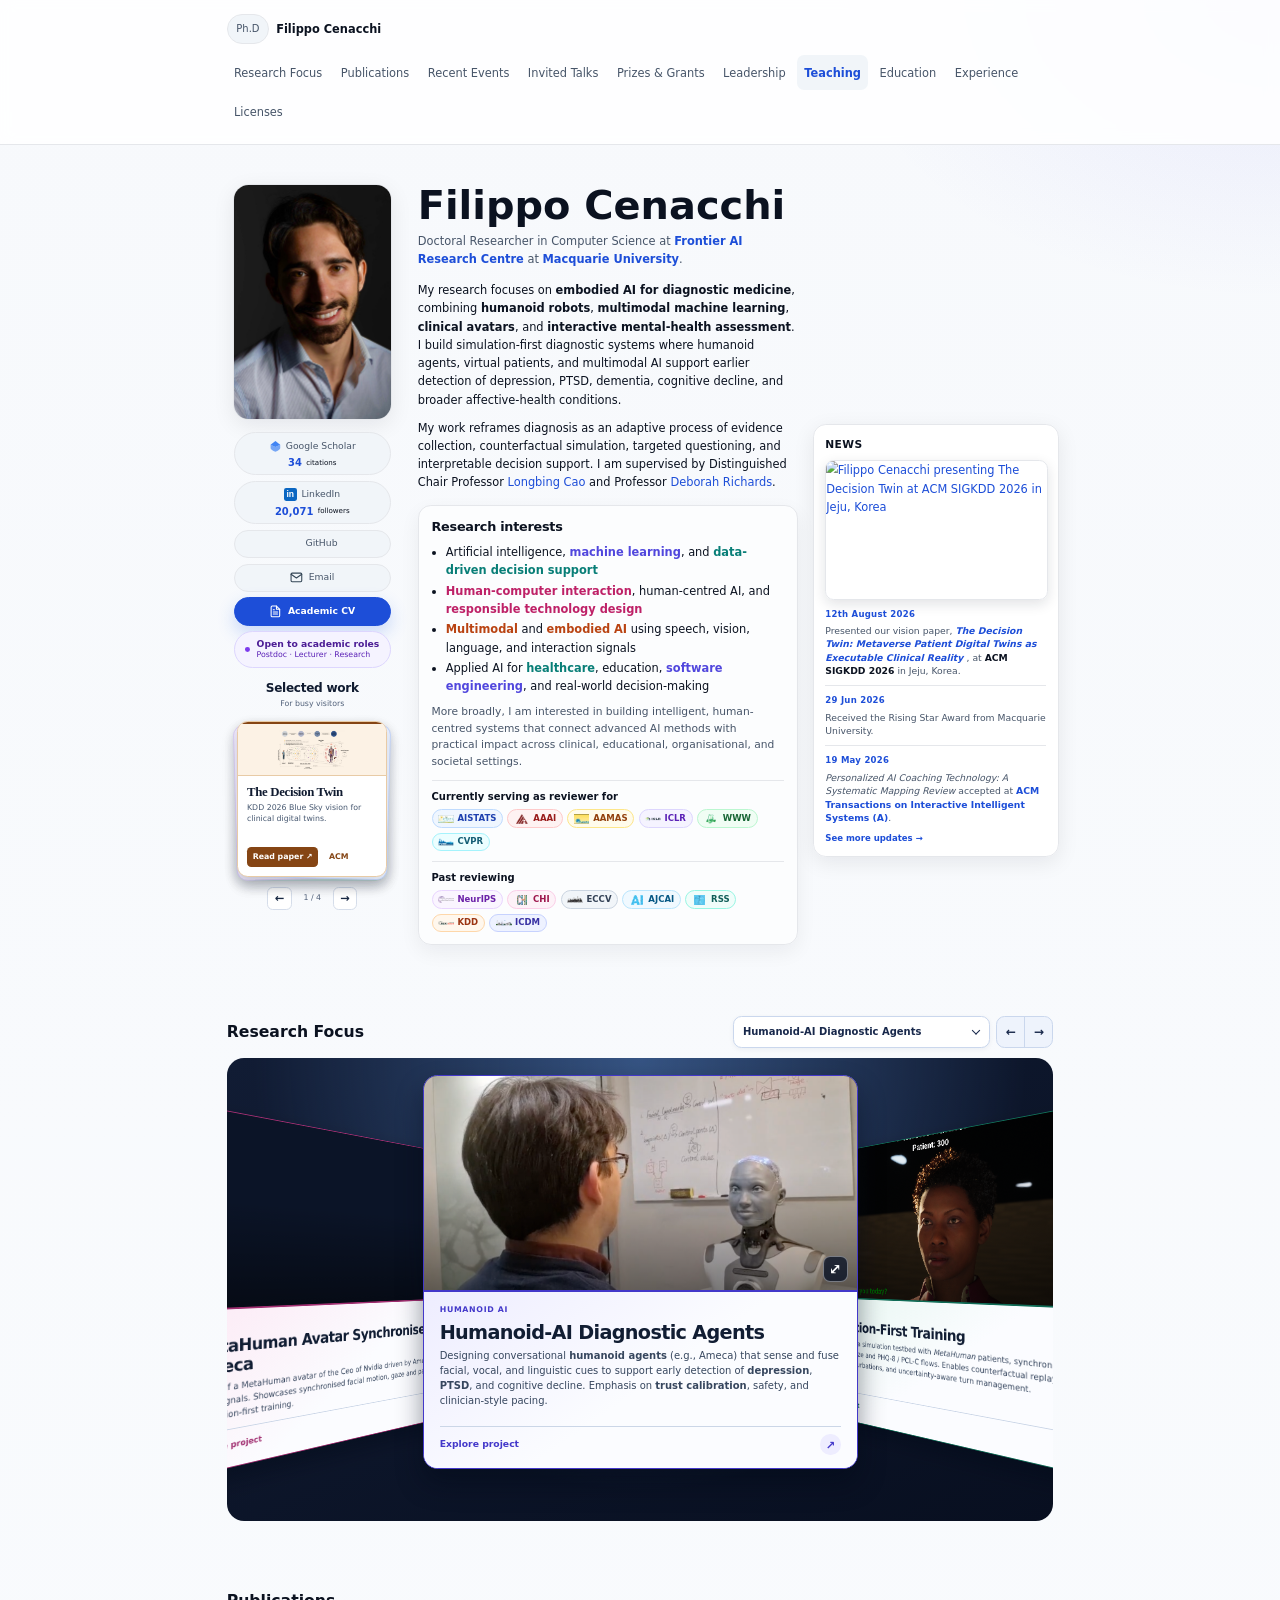
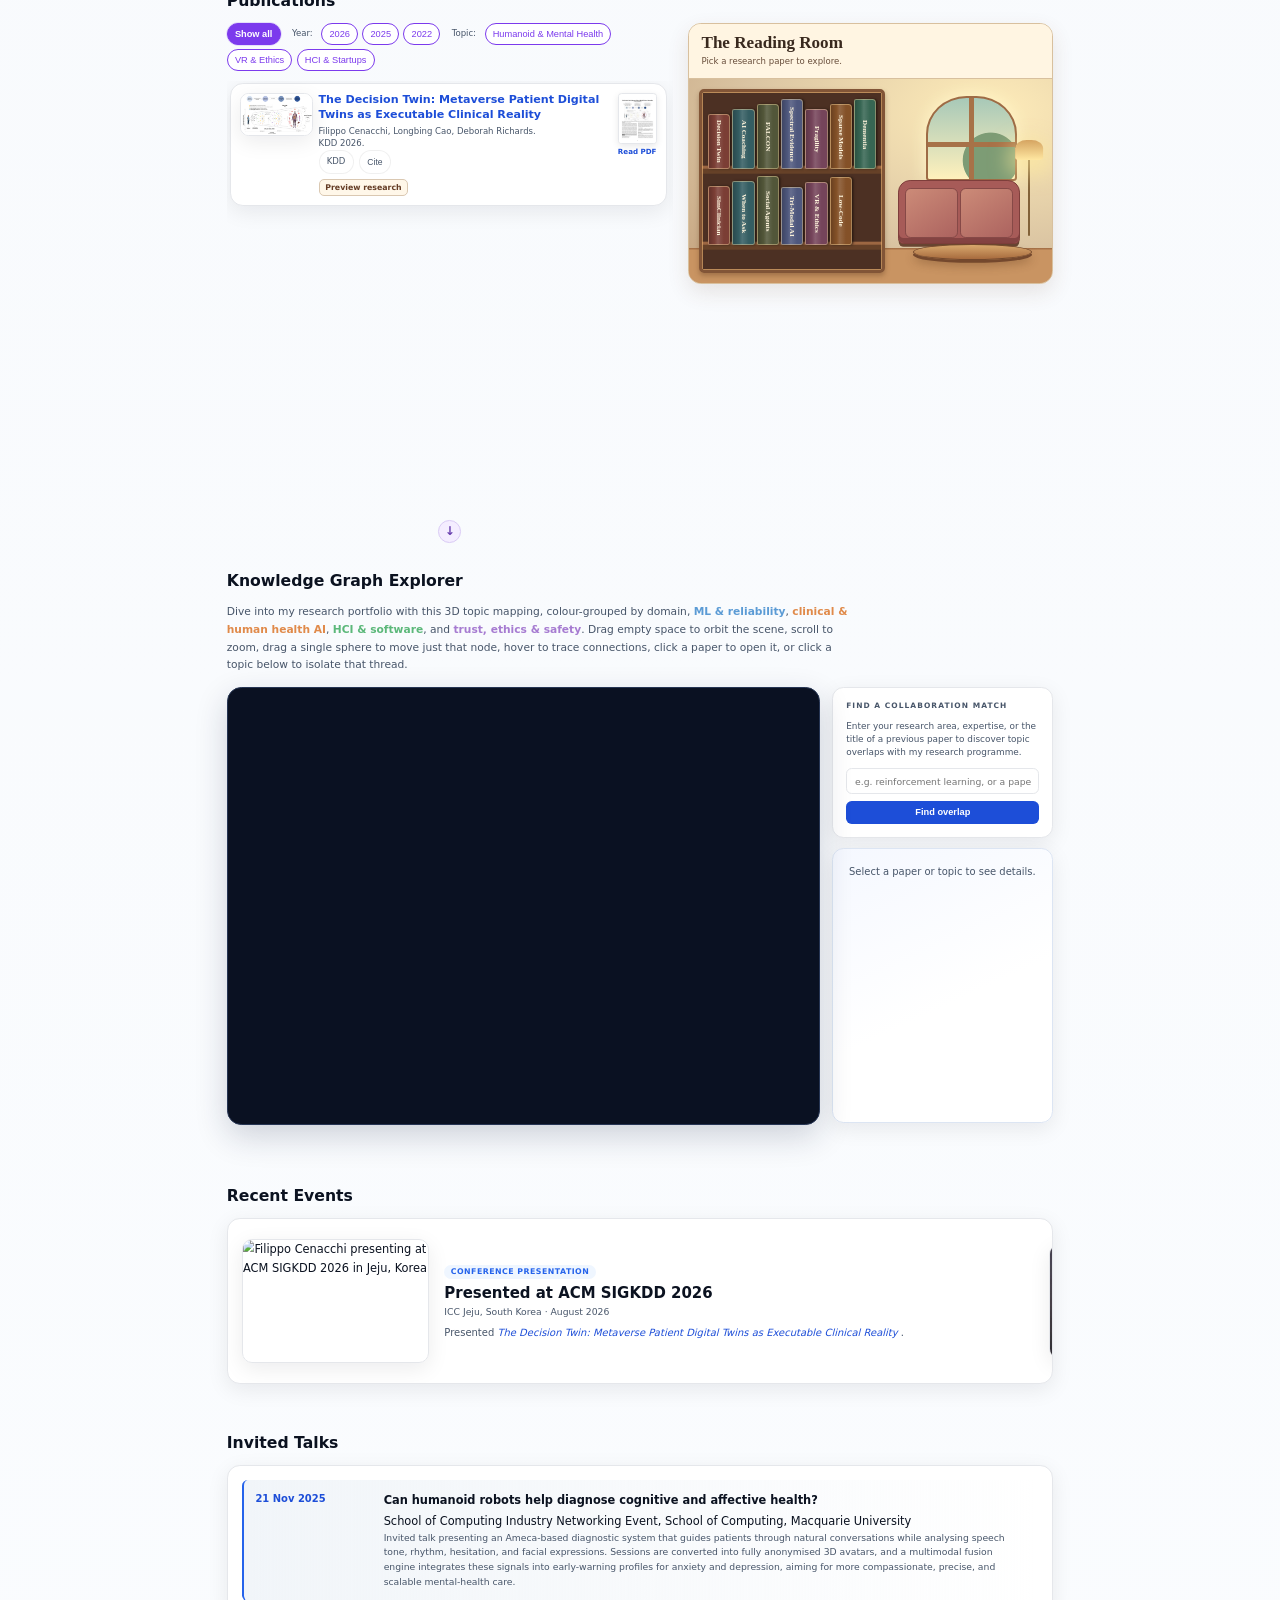
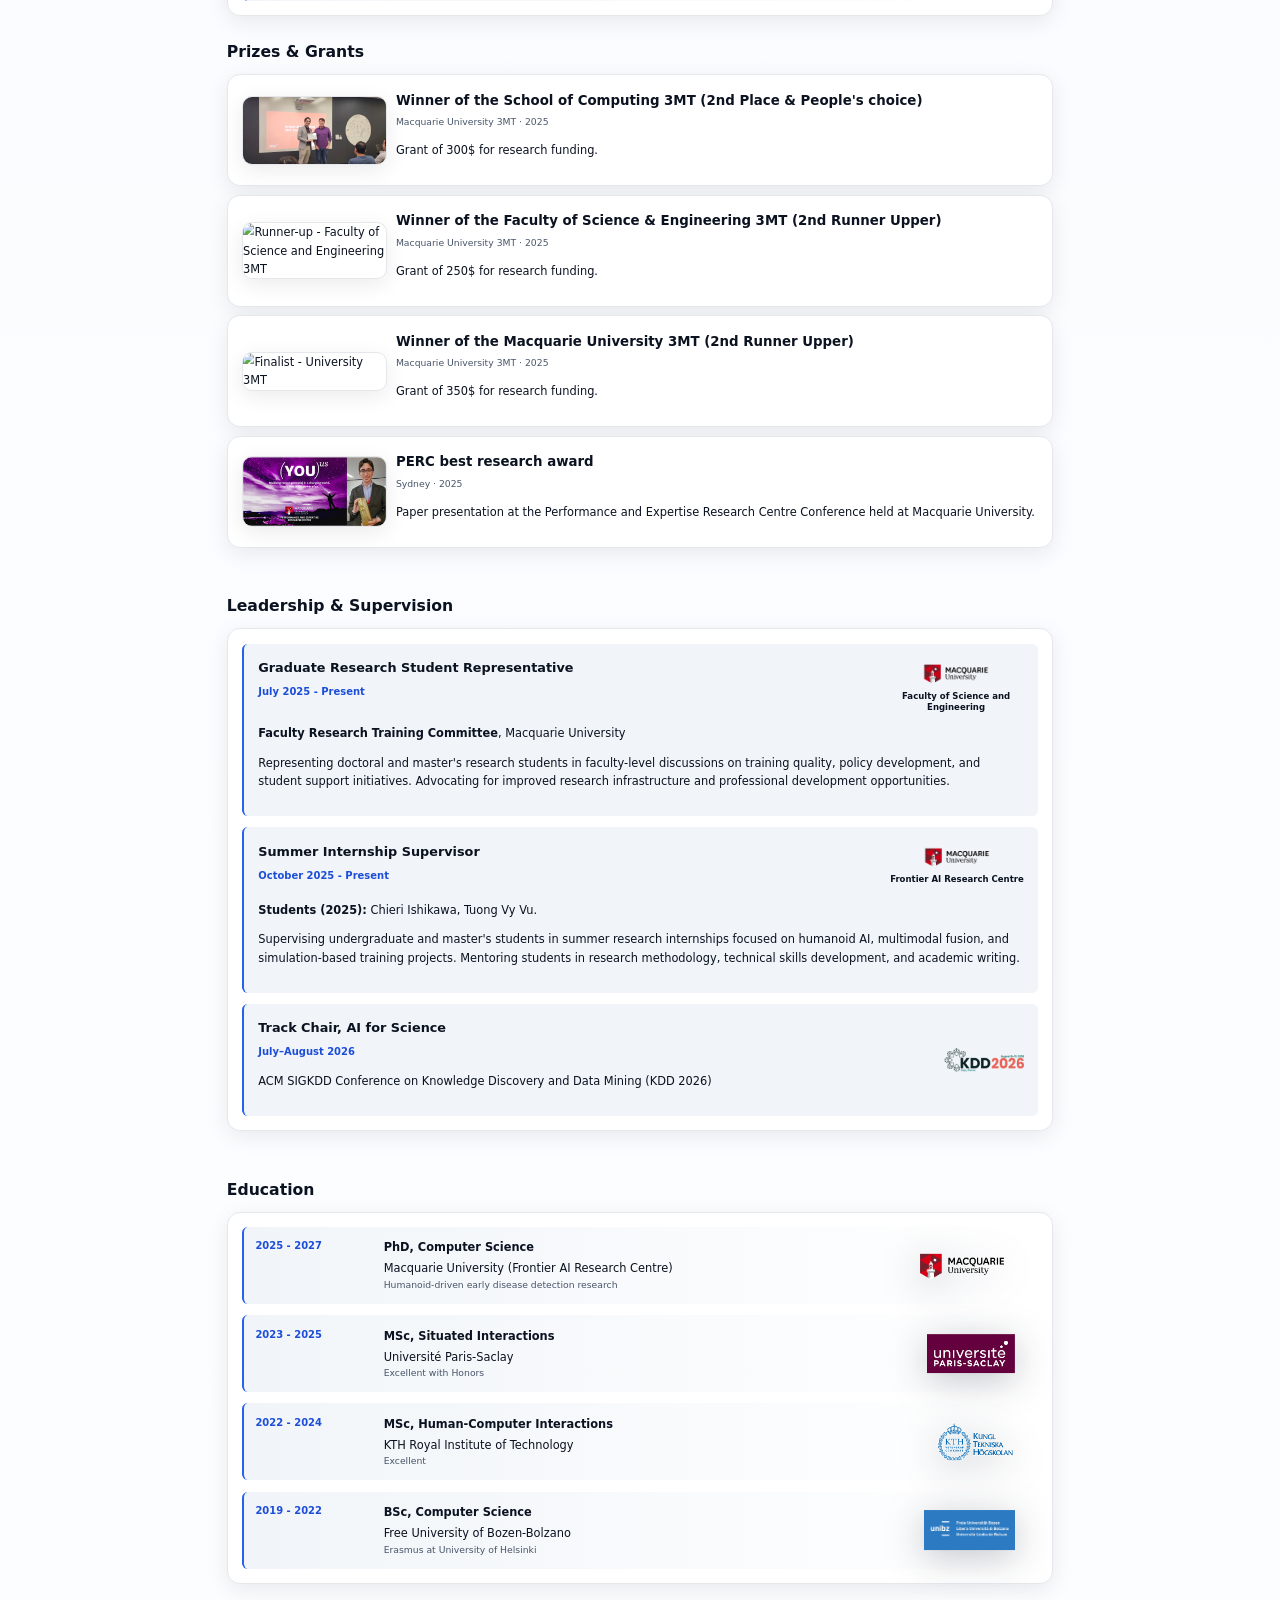
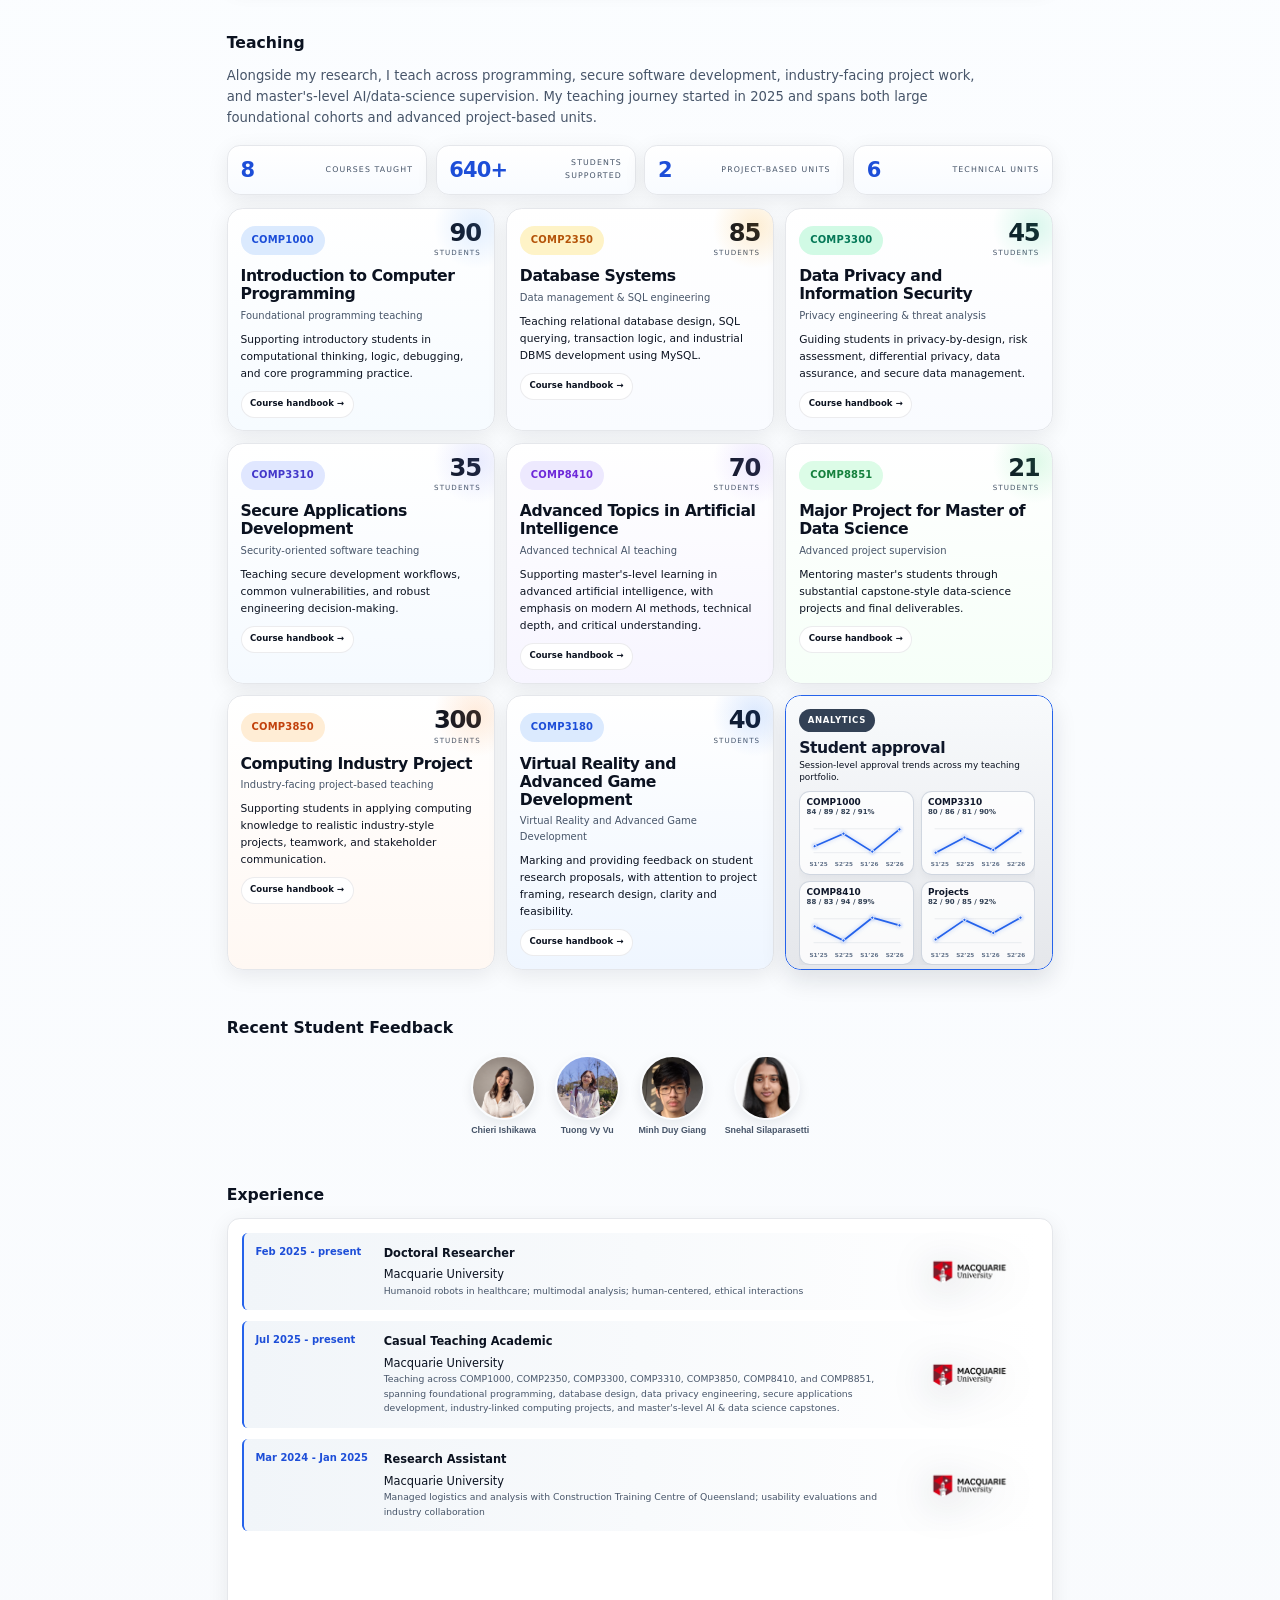
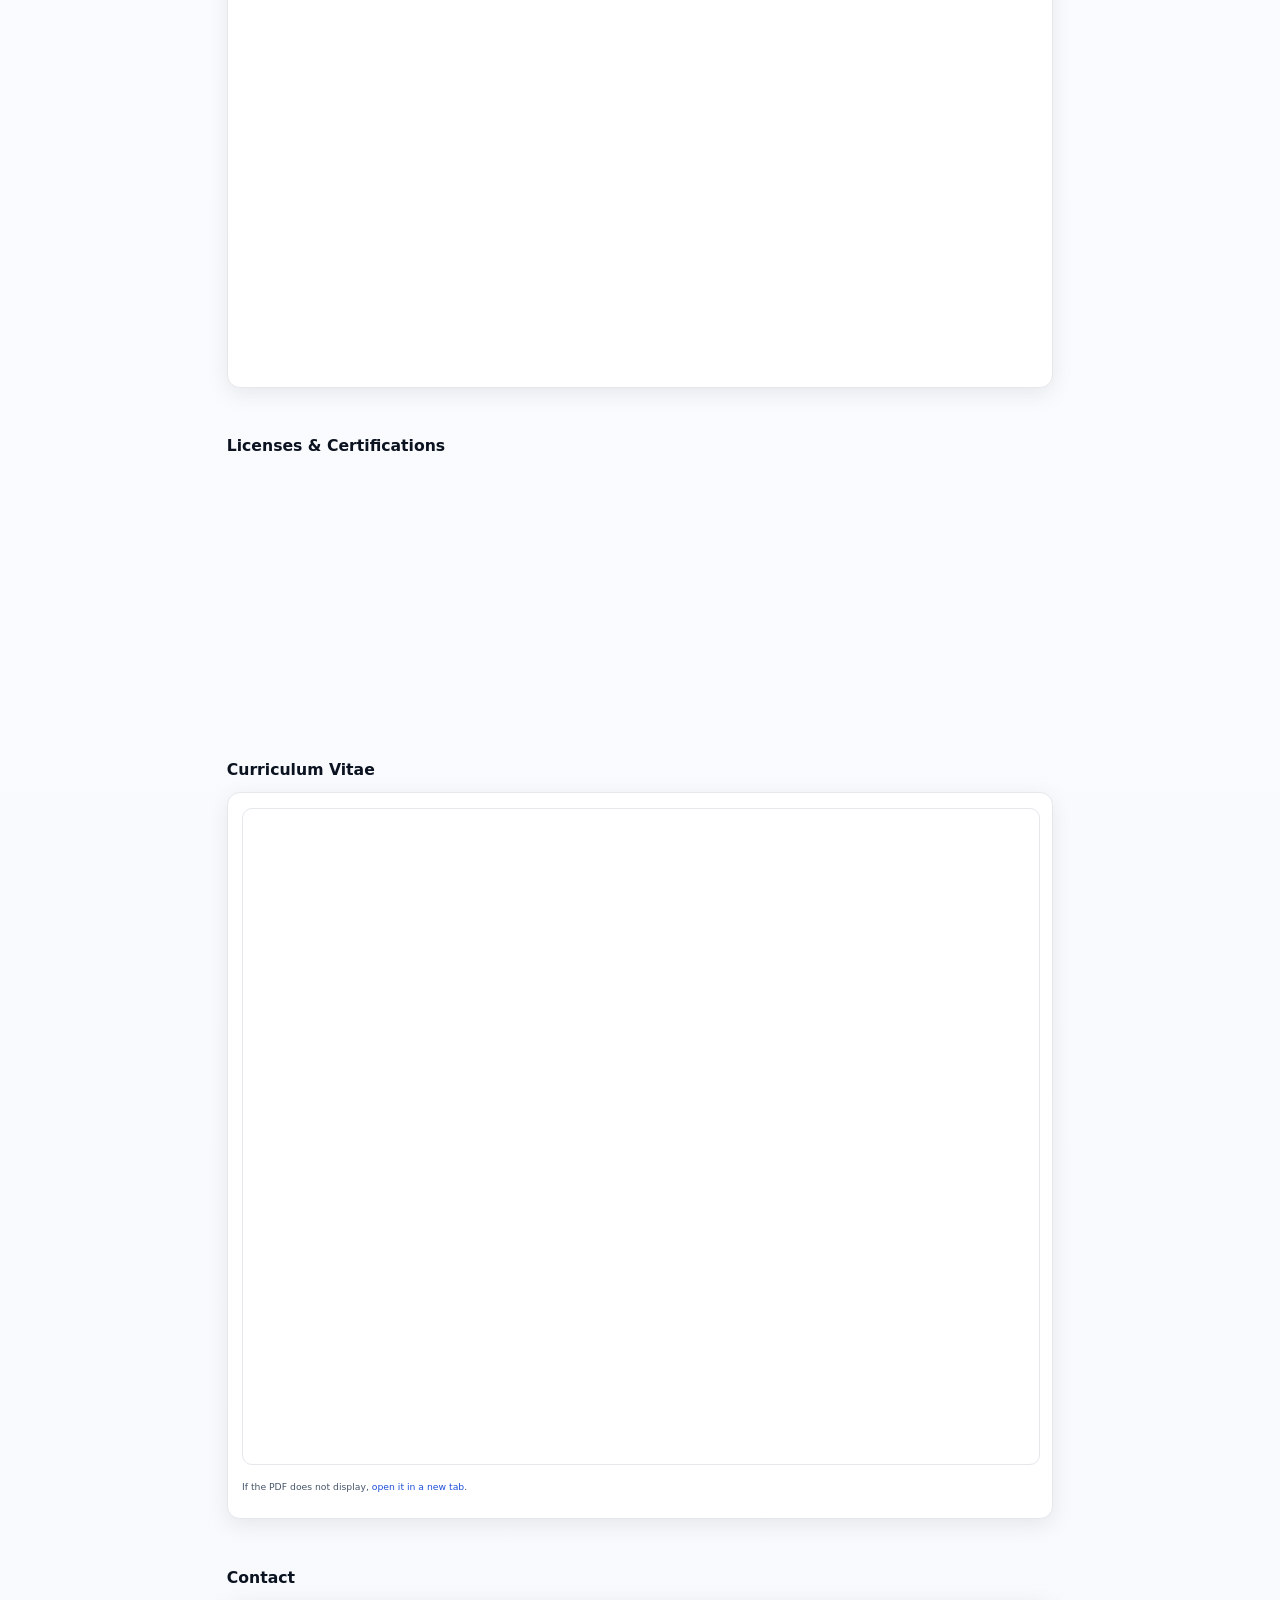
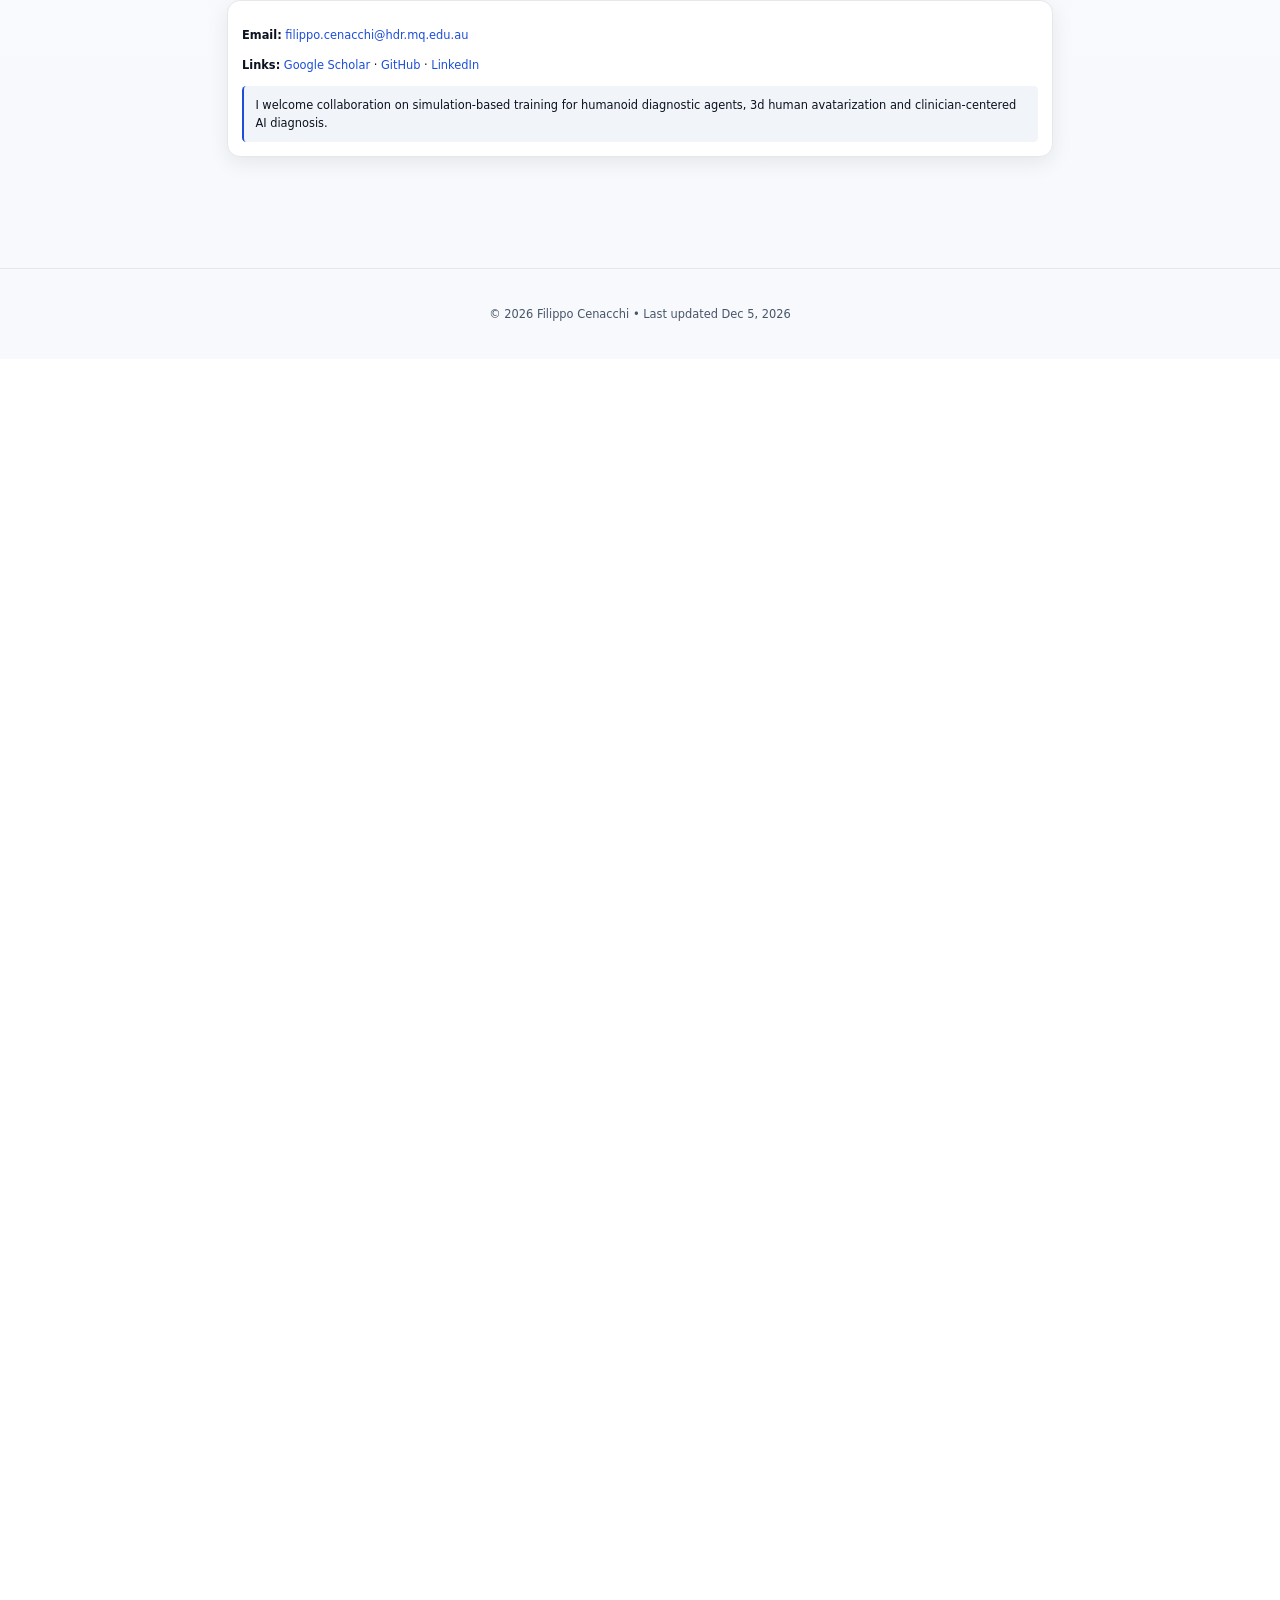
==== index.html @ 055f4825 "Make iPhone Recent Events advance without horizontal scroll offsets" ====
<!doctype html>
<html lang="en">
<head>
  <meta charset="utf-8" />
  <meta name="viewport" content="width=device-width, initial-scale=1" />
  <title>Filippo Cenacchi</title>
  <meta name="description" content="Filippo Cenacchi — PhD candidate at Macquarie University. Research: humanoid robots, multimodal AI for mental health diagnostics, VR ethics, simulation-based training.">

  <!-- Favicon -->
  <link rel="icon" href="favicon.ico" type="image/x-icon">
  <link rel="shortcut icon" href="favicon.ico" type="image/x-icon">
  
  <script src="//unpkg.com/globe.gl"></script>
  <!-- Open Graph / Twitter -->
  <meta property="og:title" content="Filippo Cenacchi — Humanoid AI & Mental Health"/>
  <meta property="og:description" content="PhD candidate at Macquarie University. Humanoid robots · Multimodal AI · Mental health diagnostics · VR ethics."/>
  <meta property="og:type" content="website"/>
  <meta property="og:image" content="headshot.jpg"/>
  <meta name="twitter:card" content="summary_large_image"/>
  <!-- Publications graph (3D force graph) -->
  <script src="https://cdn.jsdelivr.net/npm/three@0.160.0/build/three.min.js"></script>
  <script src="https://cdn.jsdelivr.net/npm/three-spritetext@1.8.2/dist/three-spritetext.min.js"></script>
  <script src="https://cdn.jsdelivr.net/npm/3d-force-graph@1.73.0/dist/3d-force-graph.min.js"></script>

  <style>
    :root{
      --bg: #f7f9fc;
      --panel: #ffffff;
      --text: #0b1220;
      --subtle: #475569;
      --brand: #2563eb;
      --brand-ink: #1d4ed8;
      --muted: #f1f5f9;
      --border: #e5e7eb;
      --shadow: 0 8px 30px rgba(2,6,23,0.08);
    }
    html,body{
      margin:0;
      padding:0;
      background:
        radial-gradient(1200px 700px at 12% -10%, rgba(37,99,235,.12), transparent 50%),
        radial-gradient(900px 600px at 100% 0%, rgba(99,102,241,.10), transparent 50%),
        linear-gradient(180deg,#f7f9fc 0%,#fbfdff 55%,#f7f9fc 100%);
      color:var(--text);
      font:16px/1.6 system-ui,-apple-system,Segoe UI,Roboto,Ubuntu,Cantarell,'Helvetica Neue',Arial;
      min-height:100vh;
    }
    a{color:var(--brand-ink);text-decoration:none}
    a:hover{text-decoration:underline}
    .container{
      max-width:1200px;
      margin:0 auto;
      padding:20px;
      width:100%;
      box-sizing:border-box;
    }
    .grid{display:grid;gap:18px}


  /* ===== Teaching evidence flip card ===== */

/* Remove keyword badge rows across teaching cards to save space */
#teaching .teach-deliver{
  display:none !important;
}

/* Make all teaching cards stretch neatly within each grid row */
#teaching .teaching-grid{
  align-items:stretch;
}

#teaching .teach-card{
  height:100%;
  box-sizing:border-box;
}

/* Whole evidence panel is grey, not only the inside */
#teaching .teach-card--evidence{
  padding:0 !important;
  background:linear-gradient(180deg,#f1f5f9 0%,#e5e7eb 100%) !important;
  border:1px solid #cbd5e1 !important;
  box-shadow:0 10px 26px rgba(15,23,42,.10);
  perspective:1200px;
  min-height:300px;
  cursor:pointer;
}

#teaching .teach-card--evidence::after{
  display:none !important;
}

#teaching .teach-card--evidence:hover{
  transform:translateY(-4px);
  box-shadow:0 16px 34px rgba(15,23,42,.14);
}

/* Flip mechanics */
#teaching .teach-evidence-inner{
  position:relative;
  width:100%;
  height:100%;
  min-height:300px;
  transform-style:preserve-3d;
  transition:transform .55s ease;
}

#teaching .teach-card--evidence.is-flipped .teach-evidence-inner{
  transform:rotateY(180deg);
}

#teaching .teach-evidence-face{
  position:absolute;
  inset:0;
  padding:18px;
  border-radius:22px;
  backface-visibility:hidden;
  box-sizing:border-box;
  display:flex;
  flex-direction:column;
}

#teaching .teach-evidence-front{
  background:linear-gradient(180deg,#f8fafc 0%,#e5e7eb 100%);
}

#teaching .teach-evidence-back{
  background:linear-gradient(180deg,#eef2f7 0%,#dbe3ee 100%);
  transform:rotateY(180deg);
  overflow:auto;
}

/* Front face */
#teaching .evidence-kicker{
  display:inline-flex;
  width:max-content;
  padding:7px 12px;
  border-radius:999px;
  background:#334155;
  color:#ffffff;
  font-size:12px;
  font-weight:850;
  letter-spacing:.08em;
  text-transform:uppercase;
}

#teaching .evidence-main{
  display:flex;
  justify-content:space-between;
  align-items:flex-start;
  gap:14px;
  margin:14px 0 10px;
}

    #teaching .teach-card--comp2350 {
  background: linear-gradient(180deg, #ffffff 0%, #fffbf0 100%);
}
#teaching .teach-card--comp2350::after {
  background: radial-gradient(circle, #f59e0b 0%, transparent 70%);
}
#teaching .teach-card--comp2350 .teach-code {
  background: #fef3c7;
  color: #b45309;
}

#teaching .teach-card--comp3300 {
  background: linear-gradient(180deg, #ffffff 0%, #f0fdf4 100%);
}
#teaching .teach-card--comp3300::after {
  background: radial-gradient(circle, #34d399 0%, transparent 70%);
}
#teaching .teach-card--comp3300 .teach-code {
  background: #d1fae5;
  color: #047857;
}

#teaching .evidence-main h3{
  margin:0;
  font-size:clamp(24px,1.8vw,30px);
  line-height:1.05;
  letter-spacing:-.04em;
}

#teaching .evidence-number{
  text-align:right;
}

#teaching .evidence-number strong{
  display:block;
  font-size:40px;
  line-height:.9;
  font-weight:950;
  letter-spacing:-.06em;
  color:#0f172a;
}

#teaching .evidence-number span{
  display:block;
  margin-top:5px;
  font-size:10px;
  text-transform:uppercase;
  letter-spacing:.16em;
  color:#475569;
  font-weight:750;
}

#teaching .evidence-lead{
  margin:0 0 12px;
  font-size:14px;
  line-height:1.45;
  color:#334155;
}

#teaching .evidence-data{
  display:grid;
  gap:7px;
  margin-top:auto;
}

#teaching .evidence-data-row{
  display:flex;
  justify-content:space-between;
  gap:12px;
  padding:8px 10px;
  border-radius:13px;
  background:rgba(255,255,255,.68);
  border:1px solid rgba(148,163,184,.35);
}

#teaching .evidence-data-row strong{
  font-size:13px;
  color:#0f172a;
}

#teaching .evidence-data-row span{
  font-size:12px;
  color:#475569;
  text-align:right;
}

#teaching .evidence-flip-note{
  margin-top:12px;
  font-size:12px;
  font-weight:800;
  color:#1e293b;
}

/* Back face */
#teaching .teach-evidence-back h3{
  margin:0 0 8px;
  font-size:22px;
  line-height:1.1;
  letter-spacing:-.035em;
}

#teaching .evidence-detail-list{
  display:grid;
  gap:8px;
  margin-top:6px;
}

#teaching .evidence-detail{
  padding:9px 10px;
  border-radius:13px;
  background:rgba(255,255,255,.68);
  border:1px solid rgba(148,163,184,.35);
}

#teaching .evidence-detail strong{
  display:block;
  margin-bottom:2px;
  font-size:12px;
  color:#0f172a;
}

#teaching .evidence-detail span{
  display:block;
  font-size:12px;
  line-height:1.35;
  color:#334155;
}

#teaching .evidence-back-note{
  margin-top:auto;
  padding-top:10px;
  font-size:11px;
  font-weight:800;
  color:#475569;
}

/* Mobile: no awkward fixed flip height */
@media (max-width:720px){
  #teaching .teach-card--evidence,
  #teaching .teach-evidence-inner{
    min-height:360px;
  }
}
   
/* ===== Teaching section: compact version ===== */

#teaching .card,
#teaching .teach-card,
#teaching .teach-stat{
  transition:transform .18s ease, box-shadow .18s ease, border-color .18s ease;
}

#teaching .teaching-wrap{
  display:grid;
  gap:18px;
}

#teaching .teaching-intro{
  width:100%;
  max-width:1050px;
  margin:0 0 6px;
  font-size:clamp(15px,1.45vw,21px);
  line-height:1.6;
  color:var(--subtle);
}

#teaching .teaching-summary{
  display:grid;
  grid-template-columns:repeat(4,minmax(0,1fr));
  gap:12px;
}

#teaching .teach-stat{
  border:1px solid var(--border);
  border-radius:18px;
  padding:16px 18px;
  background:linear-gradient(180deg,#ffffff 0%,#f8fbff 100%);
  box-shadow:var(--shadow);
  display:flex;
  align-items:center;
  justify-content:space-between;
  gap:14px;
}

#teaching .teach-stat:hover{
  transform:translateY(-3px);
  box-shadow:0 14px 28px rgba(37,99,235,.10);
  border-color:rgba(37,99,235,.18);
}

#teaching .teach-stat .big{
  display:block;
  font-size:clamp(28px,2.3vw,38px);
  font-weight:900;
  line-height:1;
  color:var(--brand-ink);
  letter-spacing:-.04em;
  font-variant-numeric:tabular-nums;
}

#teaching .teach-stat .small{
  font-size:11px;
  color:var(--subtle);
  text-transform:uppercase;
  letter-spacing:.14em;
  text-align:right;
}

#teaching .teaching-grid{
  display:grid;
  grid-template-columns:repeat(3,minmax(0,1fr));
  gap:16px;
}

#teaching .teach-card{
  position:relative;
  overflow:hidden;
  border:1px solid var(--border);
  border-radius:22px;
  padding:18px;
  background:linear-gradient(180deg,#ffffff 0%,#f9fbff 100%);
  box-shadow:var(--shadow);
}

#teaching .teach-card:hover{
  transform:translateY(-4px);
  box-shadow:0 16px 34px rgba(15,23,42,.12);
}

#teaching .teach-card::after{
  content:"";
  position:absolute;
  right:-35px;
  top:-35px;
  width:120px;
  height:120px;
  border-radius:50%;
  opacity:.18;
}

#teaching .teach-top{
  display:flex;
  justify-content:space-between;
  align-items:center;
  gap:12px;
  margin-bottom:12px;
}

#teaching .teach-code{
  display:inline-flex;
  align-items:center;
  padding:8px 14px;
  border-radius:999px;
  font-weight:800;
  font-size:14px;
  letter-spacing:.02em;
  border:1px solid transparent;
  text-decoration:none;
}

#teaching .teach-code:hover{
  text-decoration:none;
  transform:translateY(-1px);
}

#teaching .teach-enrol{
  text-align:right;
  min-width:auto;
}

#teaching .teach-enrol .num{
  display:block;
  font-size:34px;
  font-weight:900;
  line-height:.95;
  letter-spacing:-.05em;
  font-variant-numeric:tabular-nums;
}

#teaching .teach-enrol .label{
  display:block;
  margin-top:4px;
  font-size:10px;
  letter-spacing:.15em;
  text-transform:uppercase;
  color:var(--subtle);
}

#teaching .teach-card h3{
  margin:0 0 6px;
  font-size:clamp(22px,1.7vw,28px);
  line-height:1.15;
  letter-spacing:-.03em;
}

#teaching .teach-card h3 a{
  color:inherit;
  text-decoration:none;
}

#teaching .teach-card:hover h3 a{
  color:var(--brand-ink);
}

#teaching .teach-role{
  margin-bottom:10px;
  font-size:14px;
  color:var(--subtle);
}

#teaching .teach-card p{
  margin:0 0 12px;
  font-size:15px;
  line-height:1.6;
  color:var(--text);
}

#teaching .teach-deliver{
  display:flex;
  flex-wrap:wrap;
  gap:8px;
  margin-top:8px;
}

#teaching .teach-deliver .badge{
  padding:6px 10px;
  border-radius:999px;
  font-size:11px;
  font-weight:600;
  background:rgba(255,255,255,.92);
  border:1px solid rgba(15,23,42,.08);
  color:var(--subtle);
}

#teaching .teach-link-row{
  display:flex;
  flex-wrap:wrap;
  gap:10px;
  margin-top:12px;
}

#teaching .teach-link{
  display:inline-flex;
  align-items:center;
  gap:8px;
  padding:8px 12px;
  border-radius:999px;
  font-size:12px;
  font-weight:700;
  border:1px solid rgba(15,23,42,.08);
  background:rgba(255,255,255,.94);
  color:var(--text);
  text-decoration:none;
}

#teaching .teach-link:hover{
  transform:translateY(-1px);
  box-shadow:0 8px 18px rgba(15,23,42,.08);
  border-color:rgba(37,99,235,.28);
  text-decoration:none;
}

/* Per-course color identities */
#teaching .teach-card--comp1000{
  background:linear-gradient(180deg,#ffffff 0%,#f6fbff 100%);
}
#teaching .teach-card--comp1000::after{
  background:radial-gradient(circle, #60a5fa 0%, transparent 70%);
}
#teaching .teach-card--comp1000 .teach-code{
  background:#dbeafe;
  color:#1d4ed8;
}

#teaching .teach-card--comp3310{
  background:linear-gradient(180deg,#ffffff 0%,#f5faff 100%);
}
#teaching .teach-card--comp3310::after{
  background:radial-gradient(circle, #818cf8 0%, transparent 70%);
}
#teaching .teach-card--comp3310 .teach-code{
  background:#e0e7ff;
  color:#4338ca;
}

#teaching .teach-card--comp8851{
  background:linear-gradient(180deg,#ffffff 0%,#f6fff8 100%);
}
#teaching .teach-card--comp8851::after{
  background:radial-gradient(circle, #4ade80 0%, transparent 70%);
}
#teaching .teach-card--comp8851 .teach-code{
  background:#dcfce7;
  color:#15803d;
}

#teaching .teach-card--comp3850{
  background:linear-gradient(180deg,#ffffff 0%,#fff8f3 100%);
}
#teaching .teach-card--comp3850::after{
  background:radial-gradient(circle, #fb923c 0%, transparent 70%);
}
#teaching .teach-card--comp3850 .teach-code{
  background:#ffedd5;
  color:#c2410c;
}

.hero-left-links .open-to-pill{
  display:flex;
  align-items:center;
  justify-content:center;
  gap:9px;
  padding:9px 10px !important;
  border-color:#ddd6fe;
  background:#f5f3ff;
  color:#4c1d95;
  line-height:1.35;
  white-space:normal;
  text-decoration:none;
}

.hero-left-links .open-to-pill:hover,
.hero-left-links .open-to-pill:focus-visible{
  border-color:#a78bfa;
  background:#ede9fe;
  color:#4c1d95;
}

.open-to-dot{
  width:7px;
  height:7px;
  flex:none;
  border-radius:50%;
  background:#7c3aed;
}

.open-to-copy{
  text-align:left;
}

.open-to-copy strong,
.open-to-copy small{
  display:block;
}

.open-to-copy small{
  font-size:11px;
  color:#5b21b6;
}
    
#teaching .teach-card--comp8410{
  background:linear-gradient(180deg,#ffffff 0%,#f7f5ff 100%);
}
#teaching .teach-card--comp8410::after{
  background:radial-gradient(circle, #a78bfa 0%, transparent 70%);
}
#teaching .teach-card--comp8410 .teach-code{
  background:#ede9fe;
  color:#6d28d9;
}



@media (max-width:1180px){
  #teaching .teaching-grid{
    grid-template-columns:repeat(2,minmax(0,1fr));
  }
  #teaching .teaching-summary{
    grid-template-columns:repeat(2,minmax(0,1fr));
  }
}

@media (max-width:720px){
  #teaching .teaching-grid,
  #teaching .teaching-summary{
    grid-template-columns:1fr;
  }
  #teaching .teach-top{
    align-items:flex-start;
  }
  #teaching .teach-enrol{
    text-align:left;
  }
}
    /* Make video iframes fill the entire media area */
.card-media iframe{
  position:absolute;
  inset:0;
  width:100%;
  height:100%;
  border:0;
}

    .nav{
      position:sticky;
      top:0;
      z-index:20;
      background:rgba(255,255,255,0.85);
      backdrop-filter:blur(10px);
      border-bottom:1px solid var(--border);
    }
    .nav .inner{
      display:flex;
      align-items:center;
      gap:16px;
      justify-content:space-between;
      flex-wrap:wrap;
    }
    .nav a.link{
      padding:12px 10px;
      border-radius:10px;
      color:var(--subtle);
      white-space:nowrap;
    }
    /* --- Publication filters --- */
.pub-filters{
  margin-bottom:14px;
  display:flex;
  flex-wrap:wrap;
  gap:6px;
  align-items:center;
  font-size:13px;
}

.pub-filter-label{
  margin:0 6px 0 10px;
  color:var(--subtle);
  font-size:12px;
}

.pub-filter-btn{
  border:1px solid #7c3aed;          /* purple like your screenshot */
  background:#ffffff;
  color:#7c3aed;
  padding:6px 10px;
  border-radius:999px;
  font-size:13px;
  cursor:pointer;
  line-height:1.2;
  white-space:nowrap;
  user-select:none;
  transition:background .15s ease,
             color .15s ease,
             box-shadow .15s ease;
}

.pub-filter-btn.active{
  background:#7c3aed;
  color:#ffffff;
  box-shadow:0 0 0 1px rgba(124,58,237,.2);
}

.pub-filter-btn[data-mode]{
  font-weight:600;
}

@media (max-width:600px){
  .pub-filters{gap:4px;}
  .pub-filter-btn{padding:5px 9px;font-size:12px;}
}



    .nav a.link:hover{background:var(--muted);color:var(--text)}
    .btn{
      display:inline-flex;
      align-items:center;
      gap:10px;
      padding:10px 14px;
      border-radius:12px;
      border:1px solid var(--border);
      background:var(--panel);
      color:var(--text);
      box-shadow:var(--shadow);
      white-space:nowrap;
    }
    .nav a.link.active{color:var(--brand-ink); background:var(--muted); font-weight:600}
    .reveal{opacity:0; transform:translateY(14px); transition:opacity .5s ease, transform .5s ease}
.reveal.in{opacity:1; transform:none}
@media (prefers-reduced-motion: reduce){
  .reveal{opacity:1; transform:none}
}

    .card-focus{transform-style:preserve-3d; perspective:800px}
.card-focus:hover{transform:translateY(-3px)}
.card-focus:has(.card-media:hover) img{transform:scale(1.07) rotate3d(.5,1,0,2deg)}


    .section{padding:32px 0}
    .section h2{font-size:22px;margin:0 0 14px}
    .card{
      border:1px solid var(--border);
      background:var(--panel);
      border-radius:18px;
      padding:20px;
      box-shadow:var(--shadow);
    }
    .row{display:grid;grid-template-columns:1fr 1fr;gap:16px}
    .row-3{display:grid;grid-template-columns:repeat(3,1fr);gap:16px}
    .kvs{display:flex;flex-wrap:wrap;gap:8px}
    .badge{
      display:inline-block;
      font-size:12px;
      padding:3px 8px;
      border-radius:999px;
      border:1px solid var(--border);
      background:var(--muted);
      color:var(--subtle);
    }
    .pub{display:grid;grid-template-columns:auto 1fr;gap:12px;align-items:start}
    .dot{width:10px;height:10px;border-radius:999px;background:var(--brand)}
    .pub h3{font-size:16px;margin:0}
    .meta{font-size:13px;color:var(--subtle)}
    .list{display:grid;gap:12px}
    .footer{
      padding:30px 0;
      color:var(--subtle);
      text-align:center;
      border-top:1px solid var(--border);
      margin-top:40px;
    }
    blockquote{
      margin:0;
      padding:14px 16px;
      border-left:3px solid var(--brand-ink);
      background:var(--muted);
      border-radius:6px;
    }

    /* hero */
    .hero{
      display:grid;
      grid-template-columns:minmax(200px, 260px) 1fr minmax(250px, 300px);
      gap:28px;
      align-items:start;
    }
    .avatar{
  width:100%;
  max-width:220px;   /* was full width – now a bit smaller */
  height:auto;
  border-radius:22px;
  background:#ddd;
  border:1px solid var(--border);
  box-shadow:var(--shadow);
  margin:0 auto;     /* keeps it nicely centered in the column */
}

    .title{font-size:clamp(32px, 5vw, 56px);line-height:1.08;margin:0 0 6px}
    .subtitle{margin:0;color:var(--subtle);font-size:clamp(14px, 2vw, 16px)}
    .pill{
      display:inline-flex;
      gap:8px;
      align-items:center;
      border:1px solid var(--border);
      background:var(--muted);
      padding:8px 12px;
      border-radius:999px;
      font-size:14px;
      color:var(--subtle);
    }
    .inline-icon{width:18px;height:18px;vertical-align:-3px}
    .inline-icon.mq{width:36px;height:36px;vertical-align:-8px} /* MQ logo bigger */
   

html{
  --site-scale:.95;
  overflow-x:hidden;
}

@media (min-width: 900px){
  html{
    --site-scale:.7125;
  }
}

body{
  zoom:var(--site-scale);
}

/* Fallback for browsers that do not support CSS zoom. */
@supports not (zoom: 1){
  body{
    width:calc(100% / var(--site-scale));
    transform:scale(var(--site-scale));
    transform-origin:top left;
    overflow-x:hidden;
  }
}

    
.academic-cv-pill{
  background:var(--brand-ink);
  color:#ffffff;
  border-color:var(--brand-ink);
  font-weight:700;
  box-shadow:0 10px 24px rgba(37,99,235,.22);
}

.academic-cv-pill:hover{
  background:#1e40af;
  color:#ffffff;
  text-decoration:none;
  transform:translateY(-1px);
}


.hero-bio{
  margin-top:18px;
}

.hero-bio p{
  margin:0 0 14px;
}

.hero-research-mini{
  margin:18px 0 18px;
  padding:16px 18px;
  border:1px solid var(--border);
  border-radius:18px;
  background:rgba(255,255,255,.68);
  box-shadow:0 10px 28px rgba(15,23,42,.06);
}

.hero-research-mini h3{
  margin:0 0 8px;
  font-size:18px;
  letter-spacing:-.02em;
}

.hero-research-mini ul{
  margin:0 0 12px 20px;
  padding:0;
}

.hero-research-mini li{
  margin:3px 0;
  color:var(--text);
}

.hero-research-mini p{
  margin:0;
  color:var(--subtle);
  font-size:15px;
  line-height:1.55;
}



.hero-reviewer{
  margin-top:14px;
  padding-top:12px;
  border-top:1px solid var(--border);
}
.reviewer-badge--neurips{--badge-bg:#faf5ff;--badge-border:#e9d5ff;--badge-text:#6b21a8}
.reviewer-badge--chi{--badge-bg:#fdf2f8;--badge-border:#fbcfe8;--badge-text:#9d174d}
.reviewer-badge--eccv{--badge-bg:#f1f5f9;--badge-border:#cbd5e1;--badge-text:#334155}
.reviewer-badge--ajcai{--badge-bg:#f0f9ff;--badge-border:#bae6fd;--badge-text:#075985}
.reviewer-badge--rss{--badge-bg:#f0fdfa;--badge-border:#99f6e4;--badge-text:#115e59}
.reviewer-badge--kdd{--badge-bg:#fff7ed;--badge-border:#fed7aa;--badge-text:#9a3412}
.reviewer-badge--icdm{--badge-bg:#eef2ff;--badge-border:#c7d2fe;--badge-text:#3730a3}
.hero-reviewer h4{
  margin:0 0 8px;
  font-size:14px;
  line-height:1.4;
}
.hero-reviewer .reviewer-list{
  display:flex;
  flex-wrap:wrap;
  gap:6px;
  margin:0;
  list-style:none;
}
.hero-reviewer .reviewer-badge{
  display:inline-flex;
  align-items:center;
  gap:5px;
  margin:0;
  padding:4px 8px;
  border:1px solid var(--badge-border);
  border-radius:999px;
  background:var(--badge-bg);
  color:var(--badge-text);
  font-size:12px;
  font-weight:700;
  line-height:1.3;
}
.reviewer-badge img{
  display:block;
  width:22px;
  height:15px;
  object-fit:contain;
}
.reviewer-badge--aistats{--badge-bg:#eff6ff;--badge-border:#bfdbfe;--badge-text:#1e40af}
.reviewer-badge--aaai{--badge-bg:#fef2f2;--badge-border:#fecaca;--badge-text:#991b1b}
.reviewer-badge--aamas{--badge-bg:#fffbeb;--badge-border:#fde68a;--badge-text:#92400e}
.reviewer-badge--iclr{--badge-bg:#f5f3ff;--badge-border:#ddd6fe;--badge-text:#5b21b6}
.reviewer-badge--www{--badge-bg:#f0fdf4;--badge-border:#bbf7d0;--badge-text:#166534}
.reviewer-badge--cvpr{--badge-bg:#ecfeff;--badge-border:#a5f3fc;--badge-text:#155e75}

.hero-mini-links{
  display:flex;
  flex-wrap:wrap;
  gap:8px;
  margin-top:16px;
  padding-top:14px;
  border-top:1px solid var(--border);
}

.hero-mini-links .pill{
  background:#f8fafc;
}

.hero-mini-links .academic-cv-pill{
  background:var(--brand-ink);
  color:#ffffff;
  border-color:var(--brand-ink);
}



#visitorGlobe{
  width:310px;
  height:310px;
  min-width:310px;
  min-height:310px;
  border-radius:50%;
  overflow:visible;
  background:transparent;
}

#visitorGlobe canvas{
  display:block;
  width:310px !important;
  height:310px !important;
}



#globeWrap{
  display:flex;
  justify-content:center;
  align-items:flex-start;
  position:relative;   /* changed from sticky */
  top:auto;            /* reset */
  width:100%;
  min-width:310px;
  min-height:310px;
  z-index:1;
}

.hero-news{
  width:100%;
  max-width:310px;
  border:1px solid var(--border);
  background:rgba(255,255,255,.92);
  backdrop-filter:blur(10px);
  border-radius:18px;
  padding:16px 16px 14px;
  box-shadow:var(--shadow);
  position:relative;
  z-index:2;
}

.hero-news{
  width:100%;
  max-width:310px;
  border:1px solid var(--border);
  background:rgba(255,255,255,.92);
  backdrop-filter:blur(10px);
  border-radius:18px;
  padding:16px 16px 14px;
  box-shadow:var(--shadow);
}

.hero-news h3{
  margin:0 0 10px;
  font-size:15px;
  font-weight:800;
  letter-spacing:.04em;
  text-transform:uppercase;
  color:var(--text);
}

.hero-news-list{
  display:grid;
  gap:12px;
}

.hero-news-item{
  padding-bottom:10px;
  border-bottom:1px solid var(--border);
}

.hero-news-item:last-child{
  padding-bottom:0;
  border-bottom:none;
}
    /* Featured KDD news update */
.hero-news-item--featured{
  padding-bottom:14px;
}

.hero-news-image{
  display:block;
  width:100%;
  aspect-ratio:16 / 10;
  margin-bottom:10px;
  object-fit:cover;
  object-position:center;
  border-radius:12px;
  border:1px solid var(--border);
  box-shadow:0 6px 18px rgba(15,23,42,.12);
  transition:transform .25s ease, box-shadow .25s ease;
}

.hero-news-item--featured a:hover{
  text-decoration:none;
}

.hero-news-item--featured a:hover .hero-news-image{
  transform:translateY(-2px);
  box-shadow:0 10px 24px rgba(15,23,42,.18);
}

.hero-news-item--featured strong{
  color:var(--text);
}

.hero-news-date{
  display:block;
  font-size:12px;
  font-weight:800;
  color:var(--brand-ink);
  letter-spacing:.03em;
  margin-bottom:4px;
}

.hero-news-text{
  font-size:13px;
  line-height:1.45;
  color:var(--subtle);
}

.hero-news-text a{
  color:var(--brand-ink);
  font-weight:600;
  text-decoration:none;
}

.hero-news-text a:hover{
  text-decoration:underline;
}

.hero-news-more{
  display:inline-block;
  margin-top:10px;
  font-size:12px;
  font-weight:700;
}


/* ===== Hero right column: globe + small news box ===== */
.hero-side{
  display:flex;
  flex-direction:column;
  align-items:center;
  gap:18px;
  width:100%;
}



.hero-news{
  width:100%;
  max-width:310px;
  border:1px solid var(--border);
  background:rgba(255,255,255,.92);
  backdrop-filter:blur(10px);
  border-radius:18px;
  padding:16px 16px 14px;
  box-shadow:var(--shadow);
}

.hero-news h3{
  margin:0 0 10px;
  font-size:15px;
  font-weight:800;
  letter-spacing:.04em;
  text-transform:uppercase;
  color:var(--text);
}

.hero-news-list{
  display:grid;
  gap:12px;
}

.hero-news-item{
  padding-bottom:10px;
  border-bottom:1px solid var(--border);
}

.hero-news-item:last-child{
  padding-bottom:0;
  border-bottom:none;
}

.hero-news-date{
  display:block;
  font-size:12px;
  font-weight:800;
  color:var(--brand-ink);
  letter-spacing:.03em;
  margin-bottom:4px;
}

.hero-news-text{
  font-size:13px;
  line-height:1.45;
  color:var(--subtle);
}

.hero-news-text a{
  color:var(--brand-ink);
  font-weight:600;
  text-decoration:none;
}

.hero-news-text a:hover{
  text-decoration:underline;
}

.hero-news-more{
  display:inline-block;
  margin-top:10px;
  font-size:12px;
  font-weight:700;
}

/* Responsive */
@media (max-width:1024px){
  .hero-side{
    grid-column:1 / -1;
    margin-top:20px;
  }

  #globeWrap{
    position:static;
    top:auto;
    min-height:auto;
  }

  .hero-news{
    max-width:420px;
  }
}

@media (max-width:768px){
  .hero-news{
    max-width:100%;
  }
}
    
@media (max-width:1024px){
  .hero-side{
    position:static;   /* important */
    top:auto;
    grid-column:1 / -1;
    margin-top:20px;
  }

  #globeWrap{
    position:relative;
    top:auto;
    min-height:auto;
  }

  .hero-news{
    max-width:420px;
  }
}

@media (max-width:768px){
  .hero-news{
    max-width:100%;
  }
}

    /* Grid */
.research-grid{
  display:grid;
  grid-template-columns:repeat(2,minmax(0,1fr));
  gap:24px;
}
@media (max-width:900px){
  .research-grid{ grid-template-columns:1fr; }
}

/* Card */
.card-focus{
  background:var(--panel,#fff);
  border-radius:18px;
  box-shadow:0 6px 24px rgba(20,40,80,.08);
  overflow:hidden;
  transition:transform .18s ease, box-shadow .18s ease;
}
.card-focus:hover{
  transform:translateY(-2px);
  box-shadow:0 10px 36px rgba(20,40,80,.12);
}

/* Media header with overlayed chips */
.card-media{
  position:relative;
  display:block;
  width:100%;
  aspect-ratio: 16/9;
  padding:0;
  border:0;
  background:transparent;
  cursor:zoom-in;
}
.card-media img{
  width:100%; height:100%;
  object-fit:cover;
  display:block;
  transform:scale(1.01);
  transition:transform .25s ease;
}
 .card-focus:hover .card-media img{ transform:scale(1.05); }

 .media-gradient{
   position:absolute; inset:0;
   background:linear-gradient(180deg, rgba(0,0,0,0) 45%, rgba(0,0,0,.45) 100%);
 }
 .media-chips{
   position:absolute; left:12px; right:12px; bottom:12px;
   display:flex; flex-wrap:wrap; gap:8px;
 }
 .badge{
   display:inline-block;
   padding:6px 10px;
   font-size:12px;
   border-radius:999px;
   background:rgba(255,255,255,.86);
   backdrop-filter:saturate(120%) blur(6px);
   border:1px solid rgba(0,0,0,.06);
  }

   .card-body{
    padding:18px 18px 20px;
    display:flex;
    flex-direction:column;
    gap:8px;
  }
  .card-body h3{ margin:0 0 4px; font-weight:800; }
  .card-body p{ margin:0; line-height:1.55; }

  /* Palette-style "Dedicated project page" buttons */
  .project-strip{
    margin-top:10px;
    display:inline-flex;
    align-items:center;
    gap:8px;
    padding:8px 14px;
    border-radius:999px;
    font-size:13px;
    font-weight:600;
    color:#f9fafb;
    box-shadow:0 8px 24px rgba(15,23,42,.25);
    text-decoration:none;
    white-space:nowrap;
  }
  .project-strip span.label{
    padding:2px 9px;
    border-radius:999px;
    font-size:11px;
    text-transform:uppercase;
    letter-spacing:.08em;
    background:rgba(15,23,42,.18);
  }
  .project-strip:hover{
    text-decoration:none;
    transform:translateY(-1px);
    box-shadow:0 12px 30px rgba(15,23,42,.35);
  }

  /* Different colour palette for each card */
  .project-strip--humanoid{
    background:linear-gradient(135deg,#4f46e5,#818cf8);
  }
  .project-strip--sim{
    background:linear-gradient(135deg,#0f766e,#22c55e);
  }
  .project-strip--avatar{
    background:linear-gradient(135deg,#f97316,#ec4899);
  }
  .project-strip--triage{
    background:linear-gradient(135deg,#0ea5e9,#22c55e);
  }
  .project-strip--dementia{
    background:linear-gradient(135deg,#7c3aed,#a855f7);
  }
  .project-strip--reel{
    background:linear-gradient(135deg,#ec4899,#6366f1);
  }


  /* Lightbox */
  .lightbox{
    width:min(1200px,92vw);
    border:none; padding:0; margin:auto;
    background:transparent;
   }
   .lightbox::backdrop{ background:rgba(0,0,0,.65); }
   .lightbox img{
    display:block; width:100%; height:auto; border-radius:14px;
    box-shadow:0 20px 50px rgba(0,0,0,.35);
   }
   #lightbox-close{
     position:absolute; top:-14px; right:-14px;
     width:36px; height:36px; border-radius:50%;
     border:none; background:#fff; font-size:22px; line-height:1; cursor:pointer;
     box-shadow:0 8px 24px rgba(0,0,0,.22);
   }

       /* Fallback to ensure .card-media has height even if aspect-ratio fails */
.card-media {
  position: relative;
  display: block;
  overflow: hidden;
  background: #000; /* avoids white flash while image loads */
}

/* Ratio shim */
.card-media::before {
  content: "";
  display: block;
  padding-top: 56.25%; /* 16:9 height */
}
.card.pub a.thumb img {
  display: block;
  width: 100%;
  aspect-ratio: 16 / 9;        /* consistent visual height */
  object-fit: cover;
  border-radius: 12px;
  border: 1px solid var(--border);
  box-shadow: var(--shadow);
}

.card.pub{
  grid-template-columns:minmax(160px, 200px) minmax(0, 1fr) 88px;
}

.pub-preview{
  display:grid;
  gap:4px;
  justify-items:center;
  text-align:center;
  font-size:11px;
  line-height:1.3;
  font-weight:600;
}

.pub-preview img{
  display:block;
  width:100%;
  aspect-ratio:232 / 300;
  box-sizing:border-box;
  border:1px solid var(--border);
  border-radius:5px;
  background:var(--panel);
  box-shadow:0 3px 10px rgba(2,6,23,.09);
}

.pub-preview img{
  height:auto;
  object-fit:contain;
}

.pub-preview:hover{
  text-decoration:none;
}

.pub-preview:hover img{
  border-color:var(--brand);
}

.pub-preview:focus-visible{
  outline:2px solid var(--brand);
  outline-offset:3px;
  border-radius:5px;
}

@media (max-width:600px){
  .card.pub{
    grid-template-columns:minmax(0, 1fr) 70px;
  }

  .card.pub > a:first-child{
    grid-column:1 / -1;
  }
}

/* Absolutely position children over the ratio shim */
.card-media > img,
.card-media > .media-gradient,
.card-media > .media-chips {
  position: absolute;
  inset: 0;
}
.pub-figs{
  display:grid;
  gap:10px;
}
.pub-figs .fig{
  display:block;
  text-decoration:none;
}
.pub-figs img{
  width:100%; height:auto; display:block;
  border-radius:12px;
  border:1px solid var(--border);
  box-shadow:var(--shadow);
}
.pub-figs .caption{
  display:block;
  margin-top:6px;
  font-size:12px;
  color:var(--subtle);
  text-align:center;
}

/* Certificates */
.cert-grid{display:grid;grid-template-columns:repeat(auto-fit,minmax(260px,1fr));gap:16px}
/* --- Cert card tuning: smaller logo + more right offset for text --- */
/* Restore “card” look by using the .card wrapper; keep inner clean */
.cert-card{
  display:grid;
  grid-template-columns: 200px minmax(0,1fr); /* left logo, right content */
  gap:28px;                                   /* bigger gutter */
  align-items:center;
}

/* Logo sizing */
.cert-card .thumb{
  display:flex; align-items:center; justify-content:center;
}
.cert-card .thumb img{
  width:auto;
  max-width:100%;
  max-height:110px;      /* smaller logo */
  object-fit:contain;
  background:#fff;
  border:1px solid var(--border);
  border-radius:10px;
  padding:10px;
  display:block;
}

/* Push the text a bit further right so it never crowds the logo */
.cert-card .cert-body{ padding-left:10px; min-width:0; }

/* Mobile stacks neatly */
@media (max-width:720px){
  .cert-card{ grid-template-columns:1fr; gap:14px }
  .cert-card .cert-body{ padding-left:0 }
  .cert-card .thumb img{ max-height:90px }
}


/* Image sizing */
.card-media > img {
  width: 100%;
  height: 100%;
  object-fit: cover;
  transform: scale(1.01);
  transition: transform .25s ease;
}
.card-focus:hover .card-media > img { transform: scale(1.05); }

/* If the browser does support aspect-ratio, prefer it and remove the shim’s space */
@supports (aspect-ratio: 16/9) {
  .card-media { aspect-ratio: 16/9; }
  .card-media::before { display: none; }
}
/* Hide the over-image chips completely */
.media-chips{ display:none !important; }
    /* events carousel */
    .events{position:relative;overflow:hidden}
    .event-track{display:flex;gap:16px;transition:transform .6s ease}
    .event-item{
  min-width:100%;
  display:grid;
  grid-template-columns:minmax(250px,340px) minmax(0,720px);
  justify-content:start;
  gap:24px;
  align-items:center;
}

.event-item > div{
  max-width:720px;
}
    .event-item img{
  width:100%;
  max-height:260px;          /* keeps event images at a reasonable height */
  object-fit:cover;          /* crops nicely while filling the box */
  border-radius:14px;
  border:1px solid var(--border);
  box-shadow:var(--shadow);
}

    /* prizes list */
    .prize-list{display:grid;gap:12px}
    .prize-card{
      display:grid;
      grid-template-columns:minmax(150px, 200px) 1fr;
      gap:16px;
      align-items:center;
    }
    .prize-card img{
      width:100%;
      max-width:100%;
      height:auto;
      border-radius:14px;
      border:1px solid var(--border);
      box-shadow:var(--shadow);
      object-fit:contain;
    }

    /* timeline improvements */
    .timeline{display:grid;gap:16px}
    .timeline .item{
      display:grid;
      grid-template-columns:minmax(120px, 160px) 1fr;
      gap:20px;
      padding:16px;
      border-left:3px solid var(--brand);
      background:linear-gradient(to right, var(--muted) 0%, transparent 100%);
      border-radius:8px;
      transition:all 0.3s ease;
    }
    .timeline .item:hover{
      background:linear-gradient(to right, var(--muted) 0%, var(--muted) 50%, transparent 100%);
      transform:translateX(4px);
    }
    .timeline .date{
      font-weight:600;
      color:var(--brand-ink);
      font-size:14px;
      white-space:nowrap;
    }
    .timeline .content strong{
      color:var(--text);
      display:block;
      margin-bottom:4px;
      font-size:16px;
    }
    
    /* leadership section */
    .leadership-grid{display:grid;gap:16px}
    .leadership-item{
      padding:20px;
      border-left:4px solid var(--brand);
      background:var(--muted);
      border-radius:8px;
    }
    .leadership-header{
      display:flex;
      flex-wrap:wrap;
      justify-content:space-between;
      align-items:flex-start;
      gap:12px 24px;
    }
    .leadership-logo{
      display:grid;
      justify-items:center;
      gap:4px;
      max-width:190px;
      color:var(--text);
      font-size:12px;
      font-weight:600;
      line-height:1.3;
      text-align:center;
    }
    .leadership-logo img{
      display:block;
      width:112px;
      max-width:100%;
      height:auto;
      mix-blend-mode:multiply;
    }
    .leadership-item--kdd{
      display:grid;
      grid-template-columns:minmax(0,1fr) auto;
      align-items:center;
      gap:12px 24px;
    }
    @media (max-width:520px){
      .leadership-item--kdd{grid-template-columns:1fr}
      .leadership-item--kdd .leadership-logo{justify-self:center}
    }
    .leadership-item h3{margin:0 0 8px;font-size:18px}
    .leadership-item .period{
      color:var(--brand-ink);
      font-weight:600;
      font-size:14px;
      margin-bottom:8px;
    }
    
    /* Google Scholar icon */
    .scholar-icon{
      width:18px;
      height:18px;
      display:inline-block;
      vertical-align:-3px;
    }

    /* BibTeX blocks + cite buttons */
    .bib-entry{
      display:none;
      margin-top:8px;
      padding:10px 12px;
      font-size:12px;
      background:var(--muted);
      border-radius:8px;
      border:1px solid var(--border);
      white-space:pre;
      overflow:auto;
    }
    .bib-entry.show{display:block;}
    .cite-btn{cursor:pointer;}

    @media (max-width: 1024px){
      .hero{
        grid-template-columns:minmax(180px, 220px) 1fr;
        gap:20px;
      }
      #globeWrap{
        grid-column:1 / -1;
        position:static;
        margin-top:20px;
      }
      .title{font-size:clamp(28px, 6vw, 42px)}
    }

    @media (max-width: 768px){
      .hero{
        grid-template-columns:1fr;
        text-align:center;
      }
      .avatar{
        margin:0 auto;
        max-width:300px;
      }
      #globeWrap{
        justify-content:center;
      }
      .row, .row-3{grid-template-columns:1fr}
      .timeline .item{
        grid-template-columns:1fr;
        gap:8px;
      }
      .event-item{grid-template-columns:1fr}
      .prize-card{grid-template-columns:1fr}
      .nav .hide-sm{display:none}
      .nav .inner{
        flex-direction:column;
        align-items:stretch;
      }
      .nav .inner > div:last-child{
        display:flex;
        gap:6px;
        flex-wrap:wrap;
        justify-content:center;
      }
    }

    @media (max-width: 480px){
      .container{padding:12px}
      .section{padding:20px 0}
      .card{padding:16px}
      .timeline .item{padding:12px}
    }

    /* brand icons */
    .iconify{display:inline-block;width:18px;height:18px}
    .li-icon{
      background:#0A66C2;
      border-radius:3px;
      position:relative;
      width:18px;
      height:18px;
      display:inline-block;
      vertical-align:-3px;
    }
    .li-icon:before{
      content:'in';
      position:absolute;
      left:3px;
      top:-1px;
      color:#fff;
      font-weight:700;
      font-family:Arial,Helvetica,system-ui;
      font-size:12px;
    }

  /* --- Education logos: full logos on the right, no container ----------- */
#education .timeline .item{
  position:relative;
  padding-right:140px;   /* more space for a wide logo */
}

#education .edu-logo-link{
  position:absolute;
  top:50%;
  right:32px;
  transform:translateY(-50%);
  display:block;
}

#education .edu-logo-link img{
  display:block;
  height:56px;          /* make them nicely big */
  width:auto;
  object-fit:contain;
  filter:drop-shadow(0 10px 26px rgba(15,23,42,.25));
  transition:
    transform .18s ease,
    filter .18s ease;
}

/* gentle hover lift */
#education .edu-logo-link:hover img{
  transform:translateY(-1px) scale(1.04);
  filter:drop-shadow(0 14px 34px rgba(15,23,42,.32));
}

/* Mobile: logo sits under the text so it doesn't crowd the card */
@media (max-width:720px){
  #education .timeline .item{
    padding-right:16px;
  }
  #education .edu-logo-link{
    position:static;
    margin-top:10px;
    transform:none;
  }
  #education .edu-logo-link img{
    height:46px;
  }
}


/* Experience logos follow the Education timeline placement. */
#experience .timeline .item{
  position:relative;
}

#experience .experience-logos{
  display:flex;
  align-items:center;
  gap:12px;
}

#experience .experience-logos img{
  display:block;
  width:auto;
  height:auto;
  max-width:128px;
  max-height:56px;
  filter:drop-shadow(0 10px 26px rgba(15,23,42,.25));
}

#experience .experience-logos--blend{
  mix-blend-mode:multiply;
}

#experience .experience-logos--genvalues{
  width:128px;
  justify-content:center;
}

#experience .experience-logos--blend img{
  filter:none;
}

#experience .experience-logos img.experience-logo--wurth{
  width:128px;
  height:56px;
  object-fit:cover;
}

#experience .experience-logos--pair img{
  max-width:92px;
}

@media (min-width:769px){
  #experience .timeline .item{
    padding-right:176px;
  }

  #experience .timeline .item:has(.experience-logos--pair){
    padding-right:228px;
  }

  #experience .experience-logos{
    position:absolute;
    top:50%;
    right:32px;
    transform:translateY(-50%);
  }
}

@media (max-width:768px){
  #experience .experience-logos{
    justify-self:end;
  }

  #experience .experience-logos img{
    max-height:36px;
  }

  #experience .experience-logos img.experience-logo--wurth{
    width:92px;
    height:36px;
  }
}


 /* ===== Teaching analytics flip card ===== */

#teaching .teach-deliver{
  display:none !important;
}

#teaching .teaching-grid{
  align-items:stretch;
}

#teaching .teach-card{
  height:100%;
  box-sizing:border-box;
}

#teaching .teach-card--evidence{
  padding:0 !important;
  background:linear-gradient(180deg,#f1f5f9 0%,#e5e7eb 100%) !important;
  border:2px solid #2563eb !important;
  border-radius:22px;
  box-shadow:0 14px 34px rgba(15,23,42,.12);
  min-height:300px;
  max-height:300px;
  overflow:hidden;
  perspective:1200px;
  cursor:pointer;
}

#teaching .teach-card--evidence::after{
  display:none !important;
}

#teaching .teach-card--evidence:hover{
  transform:translateY(-4px);
  box-shadow:0 18px 40px rgba(15,23,42,.16);
}

#teaching .teach-evidence-inner{
  position:relative;
  width:100%;
  height:300px;
  min-height:300px;
  transform-style:preserve-3d;
  transition:transform .55s ease;
}

#teaching .teach-card--evidence.is-flipped .teach-evidence-inner{
  transform:rotateY(180deg);
}

#teaching .teach-evidence-face{
  position:absolute;
  inset:0;
  padding:18px;
  border-radius:20px;
  box-sizing:border-box;
  backface-visibility:hidden;
  -webkit-backface-visibility:hidden;
  overflow-y:auto;
  overflow-x:hidden;
  scrollbar-gutter:stable;
}

#teaching .teach-evidence-front{
  background:linear-gradient(180deg,#f8fafc 0%,#e5e7eb 100%);
  transform:rotateY(0deg);
}

#teaching .teach-evidence-back{
  background:linear-gradient(180deg,#f8fafc 0%,#dbe3ee 100%);
  transform:rotateY(180deg);
}

#teaching .teach-evidence-face::-webkit-scrollbar{
  width:7px;
}

#teaching .teach-evidence-face::-webkit-scrollbar-track{
  background:rgba(148,163,184,.18);
  border-radius:999px;
}

#teaching .teach-evidence-face::-webkit-scrollbar-thumb{
  background:rgba(71,85,105,.45);
  border-radius:999px;
}

#teaching .evidence-kicker{
  display:inline-flex;
  width:max-content;
  padding:7px 12px;
  border-radius:999px;
  background:#334155;
  color:#ffffff;
  font-size:12px;
  font-weight:850;
  letter-spacing:.08em;
  text-transform:uppercase;
}

#teaching .analytics-title{
  margin:14px 0 8px;
  font-size:clamp(22px,1.6vw,28px);
  line-height:1.08;
  letter-spacing:-.04em;
  color:#0f172a;
}

#teaching .analytics-note{
  margin:0 0 12px;
  font-size:13px;
  line-height:1.42;
  color:#334155;
}

/* ===== Compact visible analytics plots: no right overflow ===== */

#teaching .teach-evidence-face{
  display:block !important;
}

#teaching .teach-evidence-front{
  overflow-y:auto !important;
  overflow-x:hidden !important;
}

#teaching .analytics-title{
  margin:10px 0 6px !important;
  font-size:clamp(22px,1.55vw,27px) !important;
  line-height:1.05 !important;
}

#teaching .analytics-note{
  margin:0 0 10px !important;
  font-size:12.5px !important;
  line-height:1.3 !important;
}

#teaching .approval-grid{
  display:grid !important;
  grid-template-columns:repeat(2,minmax(0,1fr)) !important;
  gap:9px !important;
  width:100% !important;
  max-width:100% !important;
  box-sizing:border-box !important;
  overflow:hidden !important;
}

#teaching .approval-mini{
  min-width:0 !important;
  max-width:100% !important;
  min-height:118px !important;
  overflow:hidden !important;
  background:rgba(255,255,255,.78) !important;
  border:1px solid rgba(148,163,184,.42) !important;
  border-radius:15px !important;
  padding:9px 9px 7px !important;
  box-sizing:border-box !important;
  box-shadow:0 5px 13px rgba(15,23,42,.05) !important;
}

#teaching .approval-top{
  display:grid !important;
  grid-template-columns:1fr !important;
  gap:2px !important;
  margin-bottom:4px !important;
  min-width:0 !important;
}

#teaching .approval-top strong{
  display:block !important;
  min-width:0 !important;
  max-width:100% !important;
  font-size:12.5px !important;
  font-weight:900 !important;
  line-height:1.05 !important;
  color:#0f172a !important;
  white-space:nowrap !important;
  overflow:hidden !important;
  text-overflow:ellipsis !important;
}

#teaching .approval-top span{
  display:block !important;
  min-width:0 !important;
  max-width:100% !important;
  font-size:9.8px !important;
  font-weight:850 !important;
  color:#334155 !important;
  line-height:1.05 !important;
  white-space:nowrap !important;
  overflow:hidden !important;
  text-overflow:ellipsis !important;
}

#teaching .approval-plot{
  display:block !important;
  width:100% !important;
  max-width:100% !important;
  height:58px !important;
  margin-top:2px !important;
  overflow:visible !important;
  box-sizing:border-box !important;
}

#teaching .approval-plot line{
  stroke:rgba(100,116,139,.22) !important;
  stroke-width:1 !important;
}

#teaching .approval-plot polyline{
  fill:none !important;
  stroke:#2563eb !important;
  stroke-width:3.2 !important;
  stroke-linecap:round !important;
  stroke-linejoin:round !important;
  filter:drop-shadow(0 0 4px rgba(37,99,235,.36)) !important;
}

#teaching .approval-plot circle{
  fill:#2563eb !important;
  stroke:#ffffff !important;
  stroke-width:1.7 !important;
  filter:drop-shadow(0 0 3px rgba(37,99,235,.45)) !important;
}

#teaching .approval-axis{
  display:grid !important;
  grid-template-columns:repeat(4,minmax(0,1fr)) !important;
  gap:2px !important;
  margin-top:3px !important;
  min-width:0 !important;
}

#teaching .approval-axis span{
  min-width:0 !important;
  font-size:8px !important;
  line-height:1 !important;
  color:#64748b !important;
  text-align:center !important;
  font-weight:750 !important;
  white-space:nowrap !important;
  overflow:hidden !important;
}

/* Keep the analytics card same size as the other teaching cards */
#teaching .teach-card--evidence{
  height:100% !important;
  min-height:0 !important;
  max-height:none !important;
  overflow:hidden !important;
}

#teaching .teach-card--evidence .teach-evidence-inner{
  height:100% !important;
  min-height:100% !important;
  max-height:none !important;
}

#teaching .teach-card--evidence .teach-evidence-face{
  height:100% !important;
  max-height:100% !important;
  overflow-y:auto !important;
  overflow-x:hidden !important;
}

#teaching .evidence-flip-note{
  margin-top:12px;
  font-size:12px;
  font-weight:850;
  color:#1e293b;
}

/* Back side detail */
#teaching .design-detail-list{
  display:grid;
  gap:9px;
  margin-top:10px;
}

#teaching .design-detail{
  padding:10px 11px;
  border-radius:14px;
  background:rgba(255,255,255,.72);
  border:1px solid rgba(148,163,184,.42);
  box-shadow:0 5px 13px rgba(15,23,42,.04);
}

#teaching .design-detail strong{
  display:block;
  margin-bottom:3px;
  font-size:12.5px;
  line-height:1.25;
  color:#0f172a;
}

#teaching .teach-card--comp3180 {
  background: linear-gradient(180deg, #ffffff 0%, #eff6ff 100%);
}

#teaching .teach-card--comp3180::after {
  background: radial-gradient(circle, #3b82f6 0%, transparent 70%);
}

#teaching .teach-card--comp3180 .teach-code {
  background: #dbeafe;
  color: #1d4ed8;
}

#teaching .design-detail span{
  display:block;
  font-size:12px;
  line-height:1.38;
  color:#334155;
}

@media (max-width:720px){
  #teaching .teach-card--evidence,
  #teaching .teach-evidence-inner{
    min-height:370px;
    height:370px;
    max-height:370px;
  }

  #teaching .approval-grid{
    grid-template-columns:1fr;
  }
}

/* ===== HARD FIX: keep hero globe/news in normal page position ===== */
.hero-side{
  position:static !important;
  top:auto !important;
  align-self:start;
  display:flex;
  flex-direction:column;
  align-items:center;
  gap:22px;
  width:100%;
  z-index:1;
}


#globeWrap{
  display: flex !important;
  justify-content: center !important;
  align-items: center !important;
  width: 100% !important;
  min-width: 310px !important;
  min-height: 310px !important;
  margin-bottom: 4px !important;
}

#visitorGlobe{
  width: 310px !important;
  height: 310px !important;
  min-width: 310px !important;
  min-height: 310px !important;
  border-radius: 50% !important;
  overflow: hidden !important;
  background: transparent !important;
}

#visitorGlobe canvas{
  display: block !important;
  width: 310px !important;
  height: 310px !important;
}

/* Mobile/tablet keeps same normal flow */
@media (max-width:1024px){
  .hero-side{
    position:static !important;
    top:auto !important;
    grid-column:1 / -1;
    margin-top:20px;
  }

  #globeWrap{
    position:static !important;
    top:auto !important;
    min-height:auto;
  }
}


/* ===== FINAL HERO LAYOUT FIX: keep globe/news on the right ===== */
.hero{
  grid-template-columns:minmax(190px,240px) minmax(0,1fr) minmax(300px,330px) !important;
  align-items:start !important;
}

.hero > .avatar{
  grid-column:1 !important;
  grid-row:1 !important;
}

.hero > div:not(.avatar):not(.hero-side){
  grid-column:2 !important;
  grid-row:1 !important;
  min-width:0 !important;
}

.hero-side{
  grid-column:3 !important;
  grid-row:1 !important;
  position:static !important;
  top:auto !important;
  align-self:start !important;
  display:flex !important;
  flex-direction:column !important;
  align-items:center !important;
  gap:22px !important;
  width:100% !important;
  min-width:300px !important;
  margin-top:0 !important;
  z-index:1 !important;
}

#globeWrap{
  grid-column:auto !important;
  position:static !important;
  top:auto !important;
  margin-top:0 !important;
  display:flex !important;
  justify-content:center !important;
  align-items:center !important;
  width:100% !important;
  min-width:310px !important;
  min-height:310px !important;
}

#teaching .teach-card--analytics{
  background:linear-gradient(180deg,#ffffff 0%,#f7fbff 45%,#eef6ff 100%);
  border:1px solid rgba(37,99,235,.16);
}

#teaching .teach-card--analytics::after{
  background:radial-gradient(circle, #38bdf8 0%, transparent 70%);
}

#teaching .teach-card--analytics .teach-code{
  background:#dbeafe;
  color:#1d4ed8;
}

.course-impact-list{
  display:grid;
  gap:8px;
  margin:14px 0 12px;
}

.course-impact-row{
  display:flex;
  align-items:center;
  justify-content:space-between;
  gap:12px;
  padding:10px 12px;
  border-radius:15px;
  background:rgba(255,255,255,.9);
  border:1px solid rgba(15,23,42,.08);
  box-shadow:0 6px 14px rgba(15,23,42,.04);
}

.course-impact-row strong{
  display:block;
  font-size:13px;
  font-weight:900;
  color:#0f172a;
  letter-spacing:.02em;
}

.course-impact-row span{
  display:block;
  margin-top:2px;
  font-size:11px;
  line-height:1.25;
  color:var(--subtle);
  font-weight:650;
}

.impact-score{
  min-width:54px;
  text-align:right;
  font-size:24px;
  line-height:1;
  font-weight:950;
  letter-spacing:-.05em;
  color:#1d4ed8;
  font-variant-numeric:tabular-nums;
}

.impact-highlight{
  margin:12px 0 12px;
  padding:11px 12px;
  border-radius:15px;
  background:linear-gradient(135deg,#eff6ff,#ffffff);
  border:1px solid rgba(37,99,235,.14);
  color:#334155;
  font-size:12px;
  line-height:1.45;
}

.impact-highlight strong{
  color:#1d4ed8;
}

.hero-news{
  width:100% !important;
  max-width:310px !important;
  position:relative !important;
  z-index:2 !important;
}
    /* Compact KDD event — avoids affecting the existing slides */
.event-item--kdd{
  grid-template-columns:260px minmax(0,1fr);
  gap:24px;
  min-height:190px;
  align-items:center;
}

.event-item--kdd img{
  width:260px;
  height:170px;
  max-height:none;
  object-fit:cover;
  object-position:center 42%;
  border-radius:14px;
}

.event-item--kdd .event-content{
  max-width:760px;
}

.event-item--kdd .event-label{
  display:inline-block;
  margin-bottom:7px;
  padding:4px 9px;
  border-radius:999px;
  background:#eff6ff;
  color:#2563eb;
  font-size:11px;
  line-height:1;
  font-weight:800;
  letter-spacing:.06em;
  text-transform:uppercase;
}

.event-item--kdd h3{
  margin:0 0 4px;
  font-size:21px;
  line-height:1.25;
}

.event-item--kdd p{
  max-width:720px;
  margin:9px 0 0;
  font-size:14px;
  line-height:1.5;
  color:var(--subtle);
}

/* Mobile */
@media (max-width:768px){
  .event-item--kdd{
    grid-template-columns:1fr;
    gap:14px;
  }

  .event-item--kdd img{
    width:100%;
    height:auto;
    aspect-ratio:16 / 9;
  }
}

.hero-research-mini{
  max-width:100%;
}

/* Only stack on real mobile/tablet widths */
@media (max-width:860px){
  .hero{
    grid-template-columns:1fr !important;
    text-align:center !important;
  }

  .hero > .avatar,
  .hero > div:not(.avatar):not(.hero-side),
  .hero-side{
    grid-column:1 !important;
    grid-row:auto !important;
  }

  .hero-side{
    min-width:0 !important;
    margin-top:20px !important;
  }

  #globeWrap{
    min-width:0 !important;
    min-height:auto !important;
  }

  .hero-news{
    max-width:100% !important;
  }
}


/* ===== FINAL HERO STRUCTURE: left links, middle bio, right globe/news ===== */
.hero{
  display:grid !important;
  grid-template-columns:minmax(190px,240px) minmax(0,1fr) minmax(300px,330px) !important;
  gap:28px !important;
  align-items:start !important;
}

.hero > #heroLeft{
  grid-column:1 !important;
  grid-row:1 !important;
  display:flex !important;
  flex-direction:column !important;
  align-items:center !important;
  gap:16px !important;
  min-width:0 !important;
}

.hero > #heroMain{
  grid-column:2 !important;
  grid-row:1 !important;
  min-width:0 !important;
}

.hero > #heroSide{
  grid-column:3 !important;
  grid-row:1 !important;
  position:static !important;
  top:auto !important;
  align-self:start !important;
  display:flex !important;
  flex-direction:column !important;
  align-items:center !important;
  gap:22px !important;
  width:100% !important;
  min-width:300px !important;
  margin-top:0 !important;
  z-index:1 !important;
}

.hero-left .avatar{
  width:100% !important;
  max-width:220px !important;
  margin:0 auto !important;
}

.hero-left-links{
  display:grid !important;
  grid-template-columns:1fr !important;
  gap:8px !important;
  width:100% !important;
  max-width:220px !important;
}



.selected-work{
  min-width:0;
  margin-top:10px;
  text-align:left;
}
.selected-work h2{
  margin:0;
  color:#101b30;
  font-size:17px;
  line-height:1.25;
  letter-spacing:-.025em;
  text-align:center;
}
.selected-work-caption{
  margin:3px 0 12px;
  color:#51617a;
  font-size:11px;
  text-align:center;
}
.selected-work ul{
  display:grid;
  gap:10px;
  margin:0;
  padding:0;
  list-style:none;
}
.selected-work-item{
  box-sizing:border-box;
  min-width:0;
  overflow:hidden;
  border:1px solid var(--work-border);
  border-radius:15px;
  background:#fff;
  line-height:1.35;
}
.selected-work-item--kdd{--work-accent:#854514;--work-border:#e8cba6;--work-bg:#fcf2e5}
.selected-work-item--vision{--work-accent:#1e40af;--work-border:#c7d8fc;--work-bg:#edf3ff}
.selected-work-item--reliability{--work-accent:#5b21b6;--work-border:#ddd0f7;--work-bg:#f4eeff}
.selected-work-item--clinical{--work-accent:#115e59;--work-border:#b9e1d9;--work-bg:#e9f7f4}
.selected-work-figure{
  display:grid;
  height:76px;
  place-items:center;
  padding:7px 12px;
  box-sizing:border-box;
  border-top:3px solid var(--work-accent);
  border-bottom:1px solid var(--work-border);
  background:var(--work-bg);
}
.selected-work-figure img{
  display:block;
  width:100%;
  height:100%;
  min-height:0;
  object-fit:contain;
  mix-blend-mode:multiply;
}
.selected-work-item strong{
  display:block;
  margin:12px 12px 0;
  color:#101b30;
  font:700 18px/1.12 Georgia,serif;
  letter-spacing:-.025em;
  overflow-wrap:anywhere;
}
.selected-work-item p{
  margin:6px 12px 12px;
  color:#485971;
  font-size:11px;
}
.selected-work-links{
  display:flex;
  align-items:center;
  flex-wrap:wrap;
  gap:7px;
  padding:0 12px 12px;
  font-size:11px;
  font-weight:700;
}
.selected-work-links a{
  display:inline-flex;
  align-items:center;
  min-height:28px;
  padding:0 8px;
  border-radius:6px;
  color:var(--work-accent);
  text-decoration:none;
}
.selected-work-links a:first-child{
  background:var(--work-accent);
  color:#fff;
}
.selected-work-links a:hover{text-decoration:underline}
.selected-work-controls[hidden]{display:none}
.selected-work[data-work-shuffle] ul{
  position:relative;
  isolation:isolate;
  padding:3px 5px 7px;
}
.selected-work[data-work-shuffle] .selected-work-item{
  grid-area:1 / 1;
  display:flex;
  flex-direction:column;
  box-shadow:0 8px 20px rgba(15,23,42,.12);
}
.selected-work[data-work-shuffle] .selected-work-links{margin-top:auto}
.selected-work-item[data-work-depth="0"]{z-index:4}
.selected-work-item[data-work-depth="1"]{z-index:3;transform:translate(3px,2px) rotate(1.5deg);background:var(--work-bg)}
.selected-work-item[data-work-depth="2"]{z-index:2;transform:translate(-3px,3px) rotate(-1.5deg);background:var(--work-bg)}
.selected-work-item[data-work-depth="3"]{z-index:1;transform:translate(0,5px);background:var(--work-bg)}
.selected-work-item[inert]{pointer-events:none}
.selected-work-item[inert]:not([data-work-leaving]) > *{visibility:hidden}
.selected-work-controls{
  display:flex;
  justify-content:center;
  align-items:center;
  gap:10px;
  margin-top:7px;
}
.selected-work-controls button{
  display:grid;
  width:34px;
  height:32px;
  place-items:center;
  padding:0;
  border:1px solid #d5ddea;
  border-radius:8px;
  background:#fff;
  color:#182842;
  font:700 16px/1 system-ui,sans-serif;
  cursor:pointer;
}
.selected-work-controls button:hover{border-color:#96a9cc;background:#edf3ff;color:#1745ad}
.selected-work-controls output{
  min-width:38px;
  color:#51617a;
  text-align:center;
  font-size:11px;
  font-variant-numeric:tabular-nums;
}

.hero-left-links .pill{
  width:100% !important;
  box-sizing:border-box !important;
  justify-content:center !important;
  text-align:center !important;
  padding:8px 10px !important;
  font-size:13px !important;
}

.hero-left-links .profile-metric-link{
  display:grid;
  justify-items:center;
  gap:5px;
}

.profile-metric-heading,
.profile-metric{
  display:flex;
  align-items:center;
  justify-content:center;
  gap:6px;
}

.profile-metric{
  color:var(--brand-ink);
  line-height:1.15;
  font-variant-numeric:tabular-nums;
}

.profile-metric strong{
  font-size:14px;
}

.profile-metric small{
  font-size:10px;
  color:var(--text);
}

.hero-left-links .academic-cv-pill{
  background:var(--brand-ink) !important;
  color:#ffffff !important;
  border-color:var(--brand-ink) !important;
  font-weight:800 !important;
}

#globeWrap{
  grid-column:auto !important;
  position:static !important;
  top:auto !important;
  margin-top:0 !important;
  display:flex !important;
  justify-content:center !important;
  align-items:center !important;
  width:100% !important;
  min-width:310px !important;
  min-height:310px !important;
}

#visitorGlobe{
  width:310px !important;
  height:310px !important;
  min-width:310px !important;
  min-height:310px !important;
}

.hero-news{
  width:100% !important;
  max-width:310px !important;
  position:relative !important;
  z-index:2 !important;
}

.hero-research-mini{
  max-width:100% !important;
}

@media (max-width:980px){
  .hero{
    grid-template-columns:minmax(170px,220px) minmax(0,1fr) !important;
  }

  .hero > #heroLeft{
    grid-column:1 !important;
  }

  .hero > #heroMain{
    grid-column:2 !important;
  }

  .hero > #heroSide{
    grid-column:1 / -1 !important;
    grid-row:2 !important;
    min-width:0 !important;
    margin-top:20px !important;
  }
}

@media (max-width:720px){
  .hero{
    grid-template-columns:1fr !important;
    text-align:center !important;
  }

  .hero > #heroLeft,
  .hero > #heroMain,
  .hero > #heroSide{
    grid-column:1 !important;
    grid-row:auto !important;
  }

  .hero-left-links{
    max-width:320px !important;
  }

  #globeWrap{
    min-width:0 !important;
    min-height:auto !important;
  }

  .hero-news{
    max-width:100% !important;
  }
}




#globeWrap{
  flex-direction:column;
}

.visitor-ticker{
  box-sizing:border-box;
  width:min(100%, 310px);
  display:flex;
  align-items:center;
  overflow:hidden;
  border:1px solid #263957;
  border-radius:10px;
  background:#101a2d;
  color:#e5efff;
  box-shadow:0 5px 16px rgba(15,23,42,.16);
  font:600 12px/1.4 ui-monospace, SFMono-Regular, Consolas, monospace;
  text-align:left;
}

.visitor-ticker[hidden],
.visitor-ticker-toggle[hidden]{
  display:none;
}

.visitor-ticker-viewport{
  flex:1;
  min-width:0;
  overflow:hidden;
}

.visitor-ticker-track{
  display:flex;
  width:max-content;
}

.visitor-ticker-track.is-rolling{
  animation:visitor-ticker-roll var(--ticker-duration) linear infinite;
}

@keyframes visitor-ticker-roll{
  to{transform:translateX(-50%);}
}

.visitor-ticker:hover .visitor-ticker-track,
.visitor-ticker.is-paused .visitor-ticker-track{
  animation-play-state:paused;
}

.visitor-ticker-list{
  display:flex;
  align-items:center;
  flex:none;
  padding:0;
  margin:0;
  list-style:none;
}

.visitor-ticker-list li{
  padding:9px 12px;
  border-inline-end:1px solid #263957;
  white-space:nowrap;
}

.visitor-ticker-count{
  margin-inline-start:7px;
  color:#93c5fd;
  color:color-mix(in srgb, #93c5fd, #4ade80 var(--visit-intensity, 0%));
  font-variant-numeric:tabular-nums;
}

.visitor-ticker-toggle{
  align-self:stretch;
  width:34px;
  flex:none;
  border:0;
  border-inline-start:1px solid #263957;
  background:#18263d;
  color:inherit;
  cursor:pointer;
}

.visitor-ticker-toggle::before{
  content:"";
  display:block;
  box-sizing:border-box;
  width:10px;
  height:12px;
  margin:auto;
  border-inline:3px solid currentColor;
}

.visitor-ticker-toggle[data-paused]::before{
  width:0;
  height:0;
  border:6px solid transparent;
  border-right:0;
  border-left:9px solid currentColor;
}

.visitor-ticker-toggle:focus-visible,
.visitor-ticker-viewport:focus-visible{
  outline:2px solid #93c5fd;
  outline-offset:-2px;
}

@media (prefers-reduced-motion:reduce){
  .visitor-ticker-track.is-rolling{animation:none;}
  .visitor-ticker-list[aria-hidden="true"],
  .visitor-ticker-toggle{display:none;}
  .visitor-ticker-viewport{overflow-x:auto;}
}


[data-paper-theme="ml"]{
  --paper-accent:#4338ca;
  --paper-link-color:#5147dd;
  --paper-tint:#eef2ff;
}

[data-paper-theme="clinical"]{
  --paper-accent:#0f766e;
  --paper-link-color:#087e77;
  --paper-tint:#ecfdf5;
}

[data-paper-theme="hci"]{
  --paper-accent:#9d174d;
  --paper-link-color:#be2167;
  --paper-tint:#fdf2f8;
}

[data-paper-theme="multimodal"]{
  --paper-accent:#9a3412;
  --paper-link-color:#b94312;
  --paper-tint:#fff7ed;
}

.hero-research-mini .research-paper-link{
  color:var(--paper-link-color);
  font-weight:600;
}

.hero-research-mini .research-paper-link:hover{
  text-decoration:none;
}

.card.pub[data-paper-theme]{
  scroll-margin-top:170px;
}

.card.pub[data-paper-theme]:target,
.card.pub.is-paper-highlighted{
  outline:2px solid var(--paper-accent);
  outline-offset:3px;
  background:var(--paper-tint);
}

/* Keep the scrolling gallery from sizing the parent page grid. */
#research{min-width:0;max-width:100%}
#research .research-stage{
  --gallery-arch:54px;
  --gallery-depth:185px;
}
#research .research-gallery-heading{
  display:flex;
  align-items:center;
  justify-content:space-between;
  flex-wrap:wrap;
  gap:10px;
  margin-bottom:14px;
}
#research .research-gallery-heading h2{margin:0}
#research .research-gallery-controls{
  display:grid;
  grid-template-columns:minmax(0,1fr) auto;
  align-items:stretch;
  gap:8px;
  width:min(100%, 450px);
  min-width:0;
}
#research .research-gallery-controls[hidden]{display:none}
#research .research-project-picker{
  position:relative;
  display:grid;
  grid-template-columns:minmax(0,1fr) 10px;
  align-items:center;
  gap:12px;
  min-width:0;
  min-height:44px;
  box-sizing:border-box;
  padding:8px 13px;
  border:1px solid #cad7ed;
  border-radius:12px;
  background:#fff;
  color:#18284b;
  box-shadow:0 2px 8px #17284a0e;
}
#research .research-project-picker:hover{border-color:#8ba4db}
#research .research-project-picker:focus-within{outline:2px solid #3568d4;outline-offset:2px}
#research .research-project-picker-title{
  font:650 14px/1.28 system-ui,sans-serif;
  overflow-wrap:anywhere;
}
#research .research-project-picker-chevron{
  width:7px;height:7px;
  border-right:2px solid currentColor;
  border-bottom:2px solid currentColor;
  transform:translateY(-2px) rotate(45deg);
}
#research .research-project-picker select{
  position:absolute;inset:0;
  width:100%;height:100%;margin:0;
  opacity:0;
  cursor:pointer;
}
#research .research-gallery-arrows{
  display:flex;
  align-self:stretch;
  border:1px solid #cad7ed;
  border-radius:12px;
  background:#eef3fc;
}
#research .research-gallery-arrows button{
  width:39px;
  min-height:42px;
  padding:0;
  border:0;
  border-radius:11px;
  background:transparent;
  color:#18284b;
  font:700 17px/1 system-ui,sans-serif;
  cursor:pointer;
}
#research .research-gallery-arrows button+button{border-left:1px solid #cad7ed;border-radius:0 11px 11px 0}
#research .research-gallery-arrows button:hover{background:#dfe9fc}
#research .research-gallery-arrows button:focus-visible{outline:2px solid #3568d4;outline-offset:2px}
@media(max-width:480px){
  #research .research-project-picker{gap:8px;padding-inline:10px}
  #research .research-project-picker-title{font-size:13px}
  #research .research-gallery-arrows button{width:34px}
}
#research .research-stage{
  position:relative;
  isolation:isolate;
  contain:inline-size;
  min-width:0;
  width:100%;
  overflow:hidden;
}
#research .research-stage::before{
  position:absolute;
  inset:0 0 12px;
  z-index:-1;
  content:"";
  border-radius:24px;
  background:
    radial-gradient(ellipse at 50% 0%, #365483 0%, transparent 66%),
    linear-gradient(155deg,#111c34,#080f20);
  clip-path:polygon(0% calc(var(--gallery-arch) * 1), 5% calc(var(--gallery-arch) * 0.81), 10% calc(var(--gallery-arch) * 0.64), 15% calc(var(--gallery-arch) * 0.49), 20% calc(var(--gallery-arch) * 0.36), 25% calc(var(--gallery-arch) * 0.25), 30% calc(var(--gallery-arch) * 0.16), 35% calc(var(--gallery-arch) * 0.09), 40% calc(var(--gallery-arch) * 0.04), 45% calc(var(--gallery-arch) * 0.01), 50% calc(var(--gallery-arch) * 0), 55% calc(var(--gallery-arch) * 0.01), 60% calc(var(--gallery-arch) * 0.04), 65% calc(var(--gallery-arch) * 0.09), 70% calc(var(--gallery-arch) * 0.16), 75% calc(var(--gallery-arch) * 0.25), 80% calc(var(--gallery-arch) * 0.36), 85% calc(var(--gallery-arch) * 0.49), 90% calc(var(--gallery-arch) * 0.64), 95% calc(var(--gallery-arch) * 0.81), 100% calc(var(--gallery-arch) * 1), 100% calc(100% - var(--gallery-arch) * 0), 95% calc(100% - var(--gallery-arch) * 0.19), 90% calc(100% - var(--gallery-arch) * 0.36), 85% calc(100% - var(--gallery-arch) * 0.51), 80% calc(100% - var(--gallery-arch) * 0.64), 75% calc(100% - var(--gallery-arch) * 0.75), 70% calc(100% - var(--gallery-arch) * 0.84), 65% calc(100% - var(--gallery-arch) * 0.91), 60% calc(100% - var(--gallery-arch) * 0.96), 55% calc(100% - var(--gallery-arch) * 0.99), 50% calc(100% - var(--gallery-arch) * 1), 45% calc(100% - var(--gallery-arch) * 0.99), 40% calc(100% - var(--gallery-arch) * 0.96), 35% calc(100% - var(--gallery-arch) * 0.91), 30% calc(100% - var(--gallery-arch) * 0.84), 25% calc(100% - var(--gallery-arch) * 0.75), 20% calc(100% - var(--gallery-arch) * 0.64), 15% calc(100% - var(--gallery-arch) * 0.51), 10% calc(100% - var(--gallery-arch) * 0.36), 5% calc(100% - var(--gallery-arch) * 0.19), 0% calc(100% - var(--gallery-arch) * 0));
  clip-path:shape(
    from 0 var(--gallery-arch),
    curve to 100% var(--gallery-arch) with 32% calc(var(--gallery-arch) * -1 / 3) / 68% calc(var(--gallery-arch) * -1 / 3),
    line to 100% 100%,
    curve to 0 100% with 68% calc(100% - var(--gallery-arch) * 4 / 3) / 32% calc(100% - var(--gallery-arch) * 4 / 3),
    close
  );
  pointer-events:none;
}
#research .research-grid{
  --project-width:min(63vw, 610px);
  position:relative;
  display:flex;
  align-items:stretch;
  gap:20px;
  box-sizing:border-box;
  width:100%;
  overflow-x:auto;
  padding:24px max(12px, calc((100% - var(--project-width)) / 2)) calc(32px + var(--gallery-arch));
  scroll-snap-type:x mandatory;
  overscroll-behavior-inline:contain;
  scrollbar-width:none;
}
#research .research-grid::-webkit-scrollbar{display:none}
#research .research-grid:focus-visible{
  outline:2px solid #a9c6ff;
  outline-offset:-4px;
}
#research .card-focus{
  display:flex;
  flex:0 0 var(--project-width);
  min-width:0;
  flex-direction:column;
  scroll-snap-align:center;
  transform:perspective(850px) translate3d(0, var(--gallery-lift, 0px), var(--gallery-z, 0px)) rotateY(var(--gallery-angle, 0deg)) scale(var(--gallery-scale, 1));
  transition:none;
  box-shadow:0 12px 26px #0004;
}
#research .research-grid.is-ring{
  display:grid;
  grid-template-columns:minmax(0, var(--project-width));
  justify-content:center;
  gap:0;
  padding-inline:12px;
  overflow:hidden;
  touch-action:pan-y;
  user-select:none;
  cursor:grab;
}
#research .research-grid.is-ring:active{cursor:grabbing}
#research .research-grid.is-ring .card-focus{
  grid-area:1 / 1;
  transform:perspective(1050px) translate3d(var(--ring-x, 0px), var(--ring-y, 0px), var(--ring-z, 0px)) rotateY(var(--ring-angle, 0deg));
  backface-visibility:hidden;
}
@media(prefers-reduced-motion:reduce){
  #research .research-grid.is-ring .card-focus{transform:none}
}
#research .card-media{flex:none;aspect-ratio:2 / 1}
#research .card-media:has(iframe) .media-gradient{pointer-events:none}
#research .card-body{flex:1}
#research .card-body h3{font-size:clamp(17px, 2vw, 23px);letter-spacing:-.025em}
#research .card-body p{font-size:14px}
#research .project-strip{
  align-self:flex-start;
  max-width:100%;
  margin-top:auto;
  white-space:normal;
}
@media(max-width:720px){
  #research .research-grid{
    --project-width:min(80vw, 500px);
    gap:12px;
    padding-block:18px calc(23px + var(--gallery-arch));
  }
  #research .research-stage{--gallery-arch:22px;--gallery-depth:85px}
  #research .card-body{padding:13px}
  #research .media-chips{display:none}
}
@media(prefers-reduced-motion:reduce){
  #research .card-focus{transform:none}
  #research .card-media img{transition:none}
}

#research .card-focus{
  --project-accent:#4338ca;
  --project-tint:#eeedff;
  border:1px solid var(--project-accent);
  border-radius:20px;
  background:#fbfcff;
  box-shadow:0 20px 38px #03081770;
}
#research .card-focus:has(.project-strip--sim){--project-accent:#106c56;--project-tint:#e4f6ef}
#research .card-focus:has(.project-strip--avatar){--project-accent:#a03e35;--project-tint:#fff0ea}
#research .card-focus:has(.project-strip--triage){--project-accent:#0a6586;--project-tint:#e5f5fc}
#research .card-focus:has(.project-strip--dementia){--project-accent:#6737a4;--project-tint:#f2e9ff}
#research .card-focus:has(.project-strip--reel){--project-accent:#a02e70;--project-tint:#fceaf5}
#research .card-media{
  background:#0b1427;
  border-bottom:3px solid var(--project-accent);
}
#research button.card-media::after{
  content:"⤢";
  position:absolute;
  right:12px;
  bottom:12px;
  display:grid;
  width:33px;
  height:33px;
  place-items:center;
  border:1px solid #ffffff66;
  border-radius:10px;
  background:#0b1427c9;
  color:#fff;
  font:600 20px/1 system-ui,sans-serif;
  pointer-events:none;
}
#research .card-body{
  gap:7px;
  padding:17px 22px 15px;
  background:linear-gradient(145deg,var(--project-tint),#fbfcff 52%);
}
#research .research-project-category{
  align-self:flex-start;
  color:var(--project-accent);
  font-size:11px;
  font-weight:750;
  letter-spacing:.085em;
  text-transform:uppercase;
}
#research .card-body h3{
  margin:0;
  color:#111d33;
  font-size:clamp(19px,2.25vw,27px);
  line-height:1.14;
  letter-spacing:-.035em;
}
#research .card-body p{
  margin:0 0 5px;
  color:#36465e;
  font-size:14px;
  line-height:1.5;
}
#research .project-strip{
  align-self:stretch;
  justify-content:space-between;
  min-height:35px;
  padding:7px 0 0;
  border-top:1px solid #cbd6e7;
  border-radius:0;
  background:none;
  box-shadow:none;
  color:var(--project-accent);
  font-size:13px;
  font-weight:750;
}
#research .project-strip:hover{
  transform:none;
  text-decoration:underline;
}
#research .research-project-arrow{
  display:grid;
  width:29px;
  height:29px;
  flex:none;
  place-items:center;
  border-radius:50%;
  background:var(--project-tint);
  font-size:16px;
}
#research .project-strip:hover .research-project-arrow{
  background:var(--project-accent);
  color:#fff;
}
#research :is(.project-strip,.card-media):focus-visible{
  outline:2px solid var(--project-accent);
  outline-offset:-3px;
}
@media(max-width:720px){
  #research .card-body{padding:13px 14px 11px}
  #research .card-body p{font-size:13px}
}

/* Publications reading room */
#publications{min-width:0}
.publication-layout{display:grid;gap:22px;align-items:start}
.publication-column,.pub-reading-room{min-width:0}
.pub-reading-room[hidden],.library-reader[hidden],.library-table-book[hidden]{display:none}
@media(min-width:1050px){
  .publication-layout:has(.pub-reading-room:not([hidden])){
    grid-template-columns:minmax(0,1.1fr) minmax(0,.9fr);
  }
}
#pubList .card.pub{
  grid-template-columns:minmax(64px,17%) minmax(0,1fr) 55px;
  gap:11px;
  padding:13px;
}
#pubList .card.pub > div{min-width:0}
#pubList .card.pub h3{font-size:clamp(14px,1.22vw,17px);line-height:1.3;margin-bottom:4px}
#pubList .card.pub .meta{font-size:12px;line-height:1.45}
#pubList .card.pub > a:first-child{grid-column:auto}
#pubList .pub-preview{font-size:10px}
.library-card-button{
  margin-top:7px;
  padding:4px 8px;
  border:1px solid #dac8b2;
  border-radius:7px;
  background:#fff7e9;
  color:#643c25;
  font-family:inherit;
  font-size:11px;
  font-weight:600;
  cursor:pointer;
}
.pub-reading-room{
  color:#39291e;
  background:#f7edd9;
  border:1px solid #d8c09e;
  border-radius:18px;
  overflow:hidden;
  box-shadow:0 12px 30px #623c211f;
  scroll-margin-top:130px;
}
.library-heading{
  padding:13px 17px;
  background:#fff5e2;
  border-bottom:1px solid #d8c09e;
}
.library-heading h3{margin:0;font:700 24px/1.1 Georgia,serif}
.library-heading p{margin:4px 0 0;font-size:12px;color:#684e3b}
.library-scene{
  position:relative;
  display:grid;
  grid-template-columns:minmax(0,1.25fr) minmax(0,1fr);
  align-items:stretch;
  gap:12px;
  min-height:258px;
  padding:14px;
  overflow:hidden;
  background:
    linear-gradient(180deg,transparent 83%,#a36e45 83%,#c99462 84%),
    radial-gradient(ellipse at 82% 16%,#ffedba,#dac4a2 58%,#c3a17d);
}
.library-shelf{
  position:relative;
  z-index:2;
  display:grid;
  grid-template-columns:repeat(auto-fit,minmax(min(100%,28px),1fr));
  grid-auto-rows:100px;
  align-items:end;
  gap:7px 3px;
  align-content:start;
  padding:8px 8px 10px;
  border:5px solid #825537;
  border-radius:7px;
  background:repeating-linear-gradient(#4c3023 0 95px,#9d6742 95px 100px,#664128 100px 107px);
  background-origin:content-box;
  box-shadow:inset 0 0 0 1px #e0a96b,0 4px 7px #56331b59;
}
.library-spine{
  position:relative;
  display:flex;
  align-items:center;
  justify-content:center;
  width:100%;
  height:var(--book-height,90px);
  padding:5px 2px;
  border:1px solid #ffe0a46b;
  border-radius:3px 5px 3px 2px;
  background:linear-gradient(90deg,#0003,transparent 28%,#fff2 44%,transparent 75%),var(--book-color,#654039);
  color:#fff5dc;
  box-shadow:2px 0 3px #140c08a1;
  font:700 10px/1.15 Georgia,serif;
  writing-mode:vertical-rl;
  cursor:pointer;
  overflow:hidden;
  transition:transform .2s ease;
}
.library-spine:hover,.library-spine:focus-visible{transform:translateY(-5px)}
.library-spine[aria-pressed="true"]{box-shadow:inset 0 0 0 2px #ffd47f,0 0 9px #ffd47f99}
.library-spine:focus-visible,.library-reader :is(a,button):focus-visible{outline:2px solid #653921;outline-offset:2px}
.library-nook{position:relative;min-width:0}
.library-window{
  position:absolute;top:10px;left:22%;width:58%;height:44%;
  border:4px solid #9e6b45;border-radius:45% 45% 5px 5px;
  background:
    linear-gradient(90deg,transparent 47%,#a77248 47% 53%,transparent 53%),
    linear-gradient(transparent 54%,#a77248 54% 60%,transparent 60%),
    radial-gradient(ellipse at 72% 77%,#7d9c75 0 31%,transparent 32%),
    linear-gradient(#a7c8b8,#fff1bc);
  box-shadow:0 0 23px #fff6ca;
}
.library-lamp{
  position:absolute;right:8%;bottom:20%;width:4px;height:50%;
  border-radius:5px;background:#826239;
}
.library-lamp::before{
  content:"";position:absolute;top:-6px;left:50%;transform:translateX(-50%);
  width:39px;height:28px;border-radius:42% 42% 12% 12%;
  background:linear-gradient(#d5a461,#ffe7a1);
  box-shadow:0 10px 25px 11px #ffec9b80;
}
.library-couch{
  position:absolute;left:3%;right:15%;bottom:16%;height:27%;
  display:flex;gap:4px;padding:10px 8px 7px;
  border:2px solid #7e3e3b;border-radius:17px 17px 8px 8px;
  background:#a75b58;
  box-shadow:inset 0 -7px #844342,0 5px 0 -1px #684532;
}
.library-couch i{flex:1;border-radius:8px;background:linear-gradient(145deg,#cc8b78,#ac635f);border:1px solid #864947}
.library-table{
  position:absolute;left:13%;right:7%;bottom:7%;height:20px;
  border:1px solid #73482c;border-radius:50%;
  background:linear-gradient(#d8a86d,#a76b3e);
  box-shadow:0 4px 0 #74482d,0 9px 13px #5e351a50;
}
.library-table-book{
  position:absolute;left:50%;top:50%;width:48px;height:23px;
  transform:translate(-50%,-70%) rotate(-8deg);
  border:1px solid #694626;border-bottom:4px double #b69a6b;border-radius:2px 5px 4px 2px;
  background:var(--book-color,#654039);
  box-shadow:2px 3px 4px #48270f60;
}
.library-flight{position:absolute!important;z-index:4;pointer-events:none;transform-origin:center}
.library-reader{
  position:relative;
  padding:14px 16px;
  border-top:1px solid #d8c09e;
  background:#fffaee;
  overflow-wrap:anywhere;
}
.library-reader h4{margin:0 28px 4px 0;font:700 17px/1.24 Georgia,serif}
.library-meta{margin:0 0 10px;color:#725c45;font-size:11px}
.library-page{
  min-height:75px;
  padding:10px 12px;
  background:#fffdf7;
  border:1px solid #ebd9bd;
  border-left:3px solid #cfaa78;
  border-radius:4px 9px 9px 4px;
  color:#483424;
  font:13px/1.55 Georgia,serif;
}
.library-page strong{display:block;margin-bottom:3px}
.library-page img{display:block;width:auto;max-width:100%;height:145px;margin:0 auto;object-fit:contain}
.library-close{position:absolute;right:11px;top:9px}
.library-actions{display:flex;justify-content:space-between;align-items:center;gap:8px;flex-wrap:wrap;margin-top:10px}
.library-reader button,.library-read{
  padding:5px 8px;border:1px solid #d9bb91;border-radius:7px;background:#fff2da;color:#663c25;
  font:600 12px/1.3 system-ui,sans-serif;cursor:pointer;
}
.library-read{background:#71482f;color:#fff8e9}
@media(max-width:1049px){.pub-reading-room{grid-row:1}}
@media(max-width:600px){
  #pubList .card.pub{grid-template-columns:minmax(0,1fr) 50px}
  #pubList .card.pub > a:first-child{display:none}
  .library-scene{grid-template-columns:minmax(0,1.45fr) minmax(0,1fr);gap:7px;padding:9px}
  .library-shelf{grid-template-columns:repeat(auto-fit,minmax(min(100%,24px),1fr))}
}
@media(prefers-reduced-motion:reduce){.library-spine{transition:none}}

.library-render{
  position:absolute;inset:0;
  width:100%;height:100%;display:block;
  pointer-events:none;
}
.library-render[hidden]{display:none}
.library-scene.has-render{
  background:#4c3326;
  min-height:310px;
  padding:16px;
}
.library-scene.has-render .library-shelf{
  border-color:#805033;
  border-radius:6px;
  background-color:#332218;
  box-shadow:inset 0 0 0 2px #c78951,inset 8px 0 18px #170c08,7px 10px 16px #140c0780;
}
.library-scene.has-render .library-nook > :not(.library-table){visibility:hidden}
.library-scene.has-render .library-table{
  left:var(--table-x,50%);
  top:var(--table-y,75%);
  right:auto;bottom:auto;width:1px;height:1px;
  visibility:hidden;
}
.library-page{
  box-sizing:border-box;
  height:230px;
  overflow-y:auto;
  scrollbar-width:thin;
  scrollbar-gutter:stable;
}
.library-page:focus-visible{outline:2px solid #8c623d;outline-offset:2px}
.library-page p{margin:0;white-space:pre-wrap}
.library-page a{display:inline-block;margin-top:7px}
.library-page small{display:block;margin-top:7px;color:#725c45}
.library-actions{justify-content:flex-end}
@media (max-width: 767px) and (hover: none) and (pointer: coarse), (max-width: 1024px) and (max-height: 500px) and (hover: none) and (pointer: coarse) {
  #publications .library-actions .library-read {
    display:inline-flex;
    align-items:center;
    box-sizing:border-box;
    min-height:32px;
    padding:4px 8px;
  }
}
@media(max-width:600px){.library-scene.has-render{padding:9px;min-height:285px}}

.library-table-book::before,.library-table-book::after{
  position:absolute;content:"";left:50%;top:2px;width:45%;height:80%;
  transform-origin:left center;border-radius:1px 4px 4px 1px;
  background:repeating-linear-gradient(#fbebc4 0 3px,#c6a779 3px 4px,#fbebc4 4px 5px);
}
.library-table-book::before{transform:rotateY(180deg)}
.library-table-book.is-fluttering::after{animation:library-page-flutter 6.7s ease-in-out infinite}
@keyframes library-page-flutter{
  0%,12%{opacity:0;transform:perspective(80px) rotateY(0)}
  16%{opacity:1}
  50%{transform:perspective(80px) rotateY(-100deg) rotateZ(-8deg)}
  70%{opacity:1;transform:perspective(80px) rotateY(-180deg)}
  76%,100%{opacity:0;transform:perspective(80px) rotateY(-180deg)}
}
#pubList{
  box-sizing:border-box;
  max-height:min(640px, 68vh);
  overflow-y:auto;
  padding:3px 8px 7px 4px;
  scrollbar-width:thin;
  scrollbar-color:#a795cc transparent;
  scroll-padding-block:8px;
}
@media(min-width:1050px){
  .publication-layout:has(.library-reader:not([hidden])) .publication-column{
    display:grid;
    grid-template-rows:auto minmax(0,1fr) auto;
    align-self:stretch;
  }
  .publication-layout:has(.library-reader:not([hidden])) #pubList{
    contain:size;
    align-content:start;
    min-height:min(640px,68vh);
    max-height:none;
  }
}
#pubList:focus-visible{
  outline:2px solid var(--brand);
  outline-offset:2px;
  border-radius:8px;
}
#pubList .card.pub[data-paper-theme]{scroll-margin-top:4px}

/* WebGL cabinet with keyboard-accessible controls at the projected spines. */
.library-scene.has-render{min-height:345px}
.library-scene.has-render .library-render{pointer-events:auto}
.library-scene.has-render .library-nook{grid-column:2;pointer-events:none}
.library-scene.has-render .library-shelf{
  position:absolute;
  inset:0;
  display:block;
  padding:0;
  border:0;
  background:none;
  box-shadow:none;
  pointer-events:none;
}
.library-scene.has-render .library-spine{
  position:absolute;
  width:var(--spine-hit-width,22px);
  height:var(--spine-hit-height,52px);
  transform:translate(-50%,-50%);
  padding:0;
  border:0;
  background:transparent;
  color:transparent;
  box-shadow:none;
}
.library-scene.has-render .library-spine:focus-visible{
  outline:2px solid #fff1a5;
  outline-offset:1px;
}
@media(max-width:600px){.library-scene.has-render{min-height:280px}}

.pub-scroll-controls{
  display:flex;
  justify-content:center;
  min-height:36px;
  margin-top:4px;
}
#pubScrollDown{
  display:grid;
  width:32px;
  height:32px;
  place-items:center;
  padding:0;
  border:1px solid #dacbf5;
  border-radius:50%;
  color:#6940af;
  background:#f4edff;
  font:700 17px/1 system-ui,sans-serif;
  cursor:pointer;
  animation:pub-scroll-hop 5.5s ease-in-out infinite;
}
#pubScrollDown[hidden]{display:none}
#pubScrollDown:hover,#pubScrollDown:focus-visible{animation-play-state:paused}
#pubScrollDown:focus-visible{outline:2px solid #6940af;outline-offset:2px}
@keyframes pub-scroll-hop{
  0%,74%,86%,100%{transform:translateY(0)}
  80%{transform:translateY(4px)}
}
@media(prefers-reduced-motion:reduce){#pubScrollDown{animation:none}}
#pubList .card.pub.is-reading-room-selected{
  outline:2px solid #af783f;
  outline-offset:-2px;
  background:#fff8eb;
}
.library-reader:not([hidden]){
  box-shadow:inset 0 3px #bd8a50;
}
.library-reader h4:focus{
  outline:none;
  color:#633b22;
  text-decoration:underline;
  text-decoration-color:#bd8a50;
  text-underline-offset:4px;
}

  </style>

  <link rel="stylesheet" href="iphone.css?v=11">
</head>
<body class="portfolio-home">
  <!-- Sticky Nav -->
  <nav class="nav">
    <div class="container inner">
      <div style="display:flex;align-items:center;gap:10px">
        <span class="pill">Ph.D</span>
        <strong>Filippo&nbsp;Cenacchi</strong>
      </div>
      <button id="section-menu-toggle" class="section-menu-toggle" type="button" aria-controls="section-menu" aria-haspopup="dialog" aria-expanded="false" hidden>
        <span aria-hidden="true">☰</span> Sections
      </button>
      <div style="display:flex;gap:6px;flex-wrap:wrap">
        <a class="link" href="#research">Research Focus</a>
        <a class="link" href="#publications">Publications</a>
        <a class="link" href="#events">Recent Events</a>
        <a class="link" href="#talks">Invited Talks</a>
        <a class="link" href="#awards">Prizes & Grants</a>
        <a class="link" href="#leadership">Leadership</a>
        <a class="link" href="#teaching">Teaching</a>
        <a class="link hide-sm" href="#education">Education</a>
        <a class="link hide-sm" href="#experience">Experience</a>
        <a class="link" href="#certs">Licenses</a>
     
      </div>
    </div>
  </nav>
  <dialog id="section-menu" class="section-menu" aria-labelledby="section-menu-title">
    <div class="section-menu-header">
      <strong id="section-menu-title">Sections</strong>
      <form method="dialog"><button type="submit" aria-label="Close sections" autofocus>×</button></form>
    </div>
    <nav aria-label="Portfolio sections"></nav>
  </dialog>
  <div id="progress" style="height:3px;flex:1;background:linear-gradient(90deg,var(--brand) 0%,var(--brand) 0%,transparent 0%);border-radius:2px"></div>

  <main class="container grid">
   
    <!-- Hero / About -->
 
<!-- Hero / About -->
<section id="about" class="section">
  <div class="hero">

    <!-- LEFT COLUMN: photo + quick links -->
    <div id="heroLeft" class="hero-left">
      <img class="avatar" src="headshot.jpg" width="1260" height="1882" alt="Portrait of Filippo Cenacchi">

      <div class="kvs hero-left-links" aria-label="Quick links">
        <a class="pill profile-metric-link" href="https://scholar.google.com.au/citations?user=jkBG6hcAAAAJ&hl=en" target="_blank" rel="noopener" title="Google Scholar citations checked 12 November 2026">
          <span class="profile-metric-heading">
            <svg class="scholar-icon" viewBox="0 0 24 24" fill="none" xmlns="http://www.w3.org/2000/svg">
              <path d="M12 2L3 9L12 13L21 9L12 2Z" fill="#4285F4"/>
              <path d="M12 13L3 9V15.5C3 17.5 7 20 12 22C17 20 21 17.5 21 15.5V9L12 13Z" fill="#4285F4" opacity="0.7"/>
            </svg>
            <span>Google Scholar</span>
          </span>
          <span class="profile-metric"><strong>34</strong><small>citations</small></span>
        </a>

        <a class="pill profile-metric-link" href="https://www.linkedin.com/in/filippo-cenacchi/" target="_blank" rel="noopener" title="LinkedIn followers checked 12 November 2026">
          <span class="profile-metric-heading">
            <span class="li-icon" aria-hidden="true"></span>
            <span>LinkedIn</span>
          </span>
          <span class="profile-metric"><strong>20,071</strong><small>followers</small></span>
        </a>

        <a class="pill" href="https://github.com/cenacchi2000" target="_blank" rel="noopener" title="GitHub">
          <img class="inline-icon" alt="" src="https://github.githubassets.com/favicons/favicon.svg"> GitHub
        </a>

        <a class="pill" href="#contact">
          <svg class="inline-icon" xmlns="http://www.w3.org/2000/svg" width="18" height="18"
               viewBox="0 0 24 24" fill="none" stroke="#334555" stroke-width="2"
               stroke-linecap="round" stroke-linejoin="round">
            <path d="M4 4h16c1.1 0 2 .9 2 2v12c0 1.1-.9 2-2 2H4c-1.1 0-2-.9-2-2V6c0-1.1.9-2 2-2z"/>
            <polyline points="22,6 12,13 2,6"/>
          </svg>
          Email
        </a>

        <a class="pill academic-cv-pill" href="#cv">
          <svg class="inline-icon" xmlns="http://www.w3.org/2000/svg" width="18" height="18"
               viewBox="0 0 24 24" fill="none" stroke="currentColor" stroke-width="2"
               stroke-linecap="round" stroke-linejoin="round">
            <path d="M14 2H6a2 2 0 0 0-2 2v16a2 2 0 0 0 2 2h12a2 2 0 0 0 2-2V8z"/>
            <polyline points="14 2 14 8 20 8"/>
            <line x1="8" y1="13" x2="16" y2="13"/>
            <line x1="8" y1="17" x2="16" y2="17"/>
            <line x1="8" y1="9" x2="10" y2="9"/>
          </svg>
          Academic CV
        </a>

        <a class="pill open-to-pill" href="#contact">
          <span class="open-to-dot" aria-hidden="true"></span>
          <span class="open-to-copy">
            <strong>Open to academic roles</strong>
            <small>Postdoc · Lecturer · Research</small>
          </span>
        </a>
        <section class="selected-work" id="selected-work" aria-labelledby="selected-work-title">
          <h2 id="selected-work-title">Selected work</h2>
          <p class="selected-work-caption">For busy visitors</p>
          <ul role="list">
            <li class="selected-work-item selected-work-item--kdd">
              <div class="selected-work-figure" aria-hidden="true"><img src="kdd.png" alt="" decoding="async"></div>
              <strong>The Decision Twin</strong>
              <p>KDD 2026 Blue Sky vision for clinical digital twins.</p>
              <div class="selected-work-links">
                <a href="https://research-management.mq.edu.au/ws/portalfiles/portal/553844048/552801638.pdf" target="_blank" rel="noopener" aria-label="Paper PDF for The Decision Twin">Read paper ↗</a>
                <a href="https://dl.acm.org/doi/10.1145/3770855.3818659" target="_blank" rel="noopener" aria-label="ACM publication page for The Decision Twin">ACM</a>
              </div>
            </li>
            <li class="selected-work-item selected-work-item--vision">
              <div class="selected-work-figure" aria-hidden="true"><img src="passive.png" alt="" decoding="async"></div>
              <strong>Passive Dementia Screening</strong>
              <p>Screening from subtle facial motion.</p>
              <div class="selected-work-links">
                <a href="https://arxiv.org/pdf/2511.13802" target="_blank" rel="noopener" aria-label="Paper PDF for Passive Dementia Screening">Read paper ↗</a>
                <a href="https://github.com/cenacchi2000/dementia_3d_face_mapping" target="_blank" rel="noopener" aria-label="Code for Passive Dementia Screening">Code</a>
              </div>
            </li>
            <li class="selected-work-item selected-work-item--reliability">
              <div class="selected-work-figure" aria-hidden="true"><img src="counterfactual-fragility-certificates.png" alt="" decoding="async"></div>
              <strong>Counterfactual Fragility Certificates</strong>
              <p>Auditing which input failures flip predictions.</p>
              <div class="selected-work-links">
                <a href="https://arxiv.org/pdf/2609.00366" target="_blank" rel="noopener" aria-label="Paper PDF for Counterfactual Fragility Certificates">Read paper ↗</a>
                <a href="https://github.com/cenacchi2000/Counterfactual-Fragility-Certificates" target="_blank" rel="noopener" aria-label="Code for Counterfactual Fragility Certificates">Code</a>
              </div>
            </li>
            <li class="selected-work-item selected-work-item--clinical">
              <div class="selected-work-figure" aria-hidden="true"><img src="Diagram%20(5).png" alt="" decoding="async"></div>
              <strong>Tri-Modal Mental Health AI</strong>
              <p>Fusing speech, text and facial cues.</p>
              <div class="selected-work-links">
                <a href="https://arxiv.org/pdf/2510.20239" target="_blank" rel="noopener" aria-label="Paper PDF for Tri-Modal Mental Health AI">Read paper ↗</a>
                <a href="https://github.com/cenacchi2000/EDAI-Trimodal" target="_blank" rel="noopener" aria-label="Code for Tri-Modal Mental Health AI">Code</a>
              </div>
            </li>
          </ul>
          <div class="selected-work-controls" hidden>
            <button type="button" data-work-step="-1" aria-label="Previous selected work">←</button>
            <output aria-live="polite"></output>
            <button type="button" data-work-step="1" aria-label="Next selected work">→</button>
          </div>
        </section>
      </div>
    </div>

    <!-- MIDDLE COLUMN: intro + research interests -->
    <div id="heroMain" class="hero-main">
      <h1 class="title">Filippo Cenacchi</h1>

      <p class="subtitle">
        Doctoral Researcher in Computer Science at
        <a href="https://www.mq.edu.au/research/research-centres-groups-and-facilities/centres/frontier-ai-research" target="_blank">
          <strong>Frontier AI Research Centre</strong>
        </a>
        at <a href="https://www.mq.edu.au/research" target="_blank"><strong>Macquarie University</strong></a>.
      </p>

      <div class="hero-bio">
        <p>
          My research focuses on <strong>embodied AI for diagnostic medicine</strong>, combining
          <strong>humanoid robots</strong>, <strong>multimodal machine learning</strong>,
          <strong>clinical avatars</strong>, and <strong>interactive mental-health assessment</strong>.
          I build simulation-first diagnostic systems where humanoid agents, virtual patients,
          and multimodal AI support earlier detection of depression, PTSD, dementia, cognitive decline,
          and broader affective-health conditions.
        </p>

        <p>
          My work reframes diagnosis as an adaptive process of evidence collection,
          counterfactual simulation, targeted questioning, and interpretable decision support.
          I am supervised by Distinguished Chair Professor
          <a href="https://scholar.google.com.au/citations?user=cDs3DM8AAAAJ&hl=en" target="_blank">Longbing Cao</a>
          and Professor
          <a href="https://scholar.google.com.au/citations?user=p0BxAfAAAAAJ&hl=en" target="_blank">Deborah Richards</a>.
        </p>

        <div class="hero-research-mini">
          <h3>Research interests</h3>

          <ul>
            <li>Artificial intelligence, <a class="research-paper-link" data-paper-theme="ml" href="#paper-falcon-discover">machine learning</a>, and <a class="research-paper-link" data-paper-theme="clinical" href="#paper-decision-twin">data-driven decision support</a></li>
            <li><a class="research-paper-link" data-paper-theme="hci" href="#paper-ai-coaching">Human-computer interaction</a>, human-centred AI, and <a class="research-paper-link" data-paper-theme="hci" href="#paper-vr-ethics">responsible technology design</a></li>
            <li><a class="research-paper-link" data-paper-theme="multimodal" href="#paper-trimodal-severity">Multimodal</a> and <a class="research-paper-link" data-paper-theme="multimodal" href="#paper-learning-when-to-ask">embodied AI</a> using speech, vision, language, and interaction signals</li>
            <li>Applied AI for <a class="research-paper-link" data-paper-theme="clinical" href="#paper-dementia-screening">healthcare</a>, education, <a class="research-paper-link" data-paper-theme="ml" href="#paper-low-code-adoption">software engineering</a>, and real-world decision-making</li>
          </ul>

          <p>
            More broadly, I am interested in building intelligent, human-centred systems that connect
            advanced AI methods with practical impact across clinical, educational, organisational,
            and societal settings.
          </p>
          <section class="hero-reviewer" aria-labelledby="reviewer-heading">
            <h4 id="reviewer-heading">Currently serving as reviewer for</h4>
            <ul class="reviewer-list" role="list">
              <li class="reviewer-badge reviewer-badge--aistats">
                <img src="[data-uri]" alt="" width="22" height="15">
                <span>AISTATS</span>
              </li>
              <li class="reviewer-badge reviewer-badge--aaai">
                <img src="[data-uri]" alt="" width="22" height="15">
                <span>AAAI</span>
              </li>
              <li class="reviewer-badge reviewer-badge--aamas">
                <img src="[data-uri]" alt="" width="22" height="15">
                <span>AAMAS</span>
              </li>
              <li class="reviewer-badge reviewer-badge--iclr">
                <img src="[data-uri]" alt="" width="22" height="15">
                <span>ICLR</span>
              </li>
              <li class="reviewer-badge reviewer-badge--www">
                <img src="[data-uri]" alt="" width="22" height="15">
                <span>WWW</span>
              </li>
              <li class="reviewer-badge reviewer-badge--cvpr">
                <img src="[data-uri]" alt="" width="22" height="15">
                <span>CVPR</span>
              </li>
            </ul>
          </section>
          <section class="hero-reviewer" aria-labelledby="past-reviewer-heading">
            <h4 id="past-reviewer-heading">Past reviewing</h4>
            <ul class="reviewer-list" role="list">
              <li class="reviewer-badge reviewer-badge--neurips">
                <img src="[data-uri]" alt="" width="22" height="15">
                <span>NeurIPS</span>
              </li>
              <li class="reviewer-badge reviewer-badge--chi">
                <img src="[data-uri]" alt="" width="22" height="15">
                <span>CHI</span>
              </li>
              <li class="reviewer-badge reviewer-badge--eccv">
                <img src="[data-uri]" alt="" width="22" height="15">
                <span>ECCV</span>
              </li>
              <li class="reviewer-badge reviewer-badge--ajcai">
                <img src="[data-uri]" alt="" width="22" height="15">
                <span>AJCAI</span>
              </li>
              <li class="reviewer-badge reviewer-badge--rss">
                <img src="[data-uri]" alt="" width="22" height="15">
                <span>RSS</span>
              </li>
              <li class="reviewer-badge reviewer-badge--kdd">
                <img src="[data-uri]" alt="" width="22" height="15">
                <span>KDD</span>
              </li>
              <li class="reviewer-badge reviewer-badge--icdm">
                <img src="[data-uri]" alt="" width="22" height="15">
                <span>ICDM</span>
              </li>
            </ul>
          </section>
        </div>
      </div>
    </div>

    <!-- RIGHT COLUMN: globe + news -->
    <div id="heroSide" class="hero-side">
      <div id="globeWrap">
        <div id="visitorGlobe" aria-label="3D daylight global activity globe"></div>
        <div id="visitorTicker" class="visitor-ticker" role="region" aria-label="Visits by location" hidden>
          <div class="visitor-ticker-viewport" tabindex="0" aria-label="Visitor locations and counts">
            <div class="visitor-ticker-track"></div>
          </div>
          <button class="visitor-ticker-toggle" type="button" aria-label="Pause visitor ticker"></button>
        </div>
      </div>

      <aside class="hero-news" aria-labelledby="heroNewsTitle">
        <h3 id="heroNewsTitle">News</h3>

        <div class="hero-news-list">

          <article class="hero-news-item hero-news-item--featured">
            <a href="https://dl.acm.org/doi/10.1145/3770855.3818659" target="_blank" rel="noopener noreferrer" aria-label="View The Decision Twin paper">
              <img class="hero-news-image" src="IMG_8363.jpeg" alt="Filippo Cenacchi presenting The Decision Twin at ACM SIGKDD 2026 in Jeju, Korea">
            </a>
            <span class="hero-news-date">12th August 2026</span>
            <div class="hero-news-text">
              Presented our vision paper,
              <a href="https://dl.acm.org/doi/10.1145/3770855.3818659" target="_blank" rel="noopener noreferrer">
                <em>The Decision Twin: Metaverse Patient Digital Twins as Executable Clinical Reality</em>
              </a>,
              at <strong>ACM SIGKDD 2026</strong> in Jeju, Korea.
            </div>
          </article>

          <article class="hero-news-item">
            <span class="hero-news-date">29 Jun 2026</span>
            <div class="hero-news-text">
              Received the Rising Star Award from Macquarie University.
            </div>
          </article>

          <article class="hero-news-item">
            <span class="hero-news-date">19 May 2026</span>
            <div class="hero-news-text">
              <em>Personalized AI Coaching Technology: A Systematic Mapping Review</em>
              accepted at <a href="#publications">ACM Transactions on Interactive Intelligent Systems (A)</a>.
            </div>
          </article>

        </div>

        <a class="hero-news-more" href="#events">See more updates →</a>
      </aside>
    </div>

  </div>
</section>

<!-- Research Focus -->
<section id="research" class="section">
  <div class="research-gallery-heading">
    <h2 id="research-gallery-title">Research Focus</h2>
    <div class="research-gallery-controls" hidden>
      <div class="research-project-picker">
        <span class="research-project-picker-title" aria-hidden="true"></span>
        <span class="research-project-picker-chevron" aria-hidden="true"></span>
        <select aria-label="Jump to a research project" aria-controls="research-gallery"></select>
      </div>
      <div class="research-gallery-arrows" role="group" aria-label="Browse projects">
        <button type="button" data-gallery-step="-1" aria-label="Previous project" aria-controls="research-gallery">←</button>
        <button type="button" data-gallery-step="1" aria-label="Next project" aria-controls="research-gallery">→</button>
      </div>
    </div>
  </div>

  <div class="research-stage">
    <div class="research-grid" id="research-gallery" role="region" aria-labelledby="research-gallery-title" tabindex="0">
    <!-- 1. Humanoid-AI Diagnostic Agents -->
    <article class="card-focus">
      <button class="card-media" data-full="ameca.png" aria-label="Open image: Ameca">
        <img src="ameca.png" alt="Ameca humanoid robot used for diagnostic conversations">
        <span class="media-gradient"></span>
      </button>
      <div class="card-body">
        <span class="research-project-category">Humanoid AI</span>
        <h3>Humanoid-AI Diagnostic Agents</h3>
        <p>Designing conversational <strong>humanoid agents</strong> (e.g., Ameca) that sense and fuse facial, vocal, and linguistic cues to support early detection of <strong>depression</strong>, <strong>PTSD</strong>, and cognitive decline. Emphasis on <strong>trust calibration</strong>, safety, and clinician-style pacing.</p>
        <a class="project-strip project-strip--humanoid" href="humanoid-diagnostic.html">
      <span>Explore project</span><span class="research-project-arrow" aria-hidden="true">↗</span>
</a>

      </div>
    </article>

    <!-- 2. Simulation-First Training -->
    <article class="card-focus">
      <button class="card-media" data-full="Scene%20(1).png" aria-label="Open image: Simulation frame">
        <img src="Scene%20(1).png" alt="MetaHuman simulation scene from SimClinician">
        <span class="media-gradient"></span>
        <span class="media-chips">
          <span class="badge">Unreal Engine 5</span>
          <span class="badge">MetaHuman</span>
          <span class="badge">Counterfactual Replay</span>
        </span>
      </button>
      <div class="card-body">
        <span class="research-project-category">Simulation</span>
        <h3>Simulation-First Training</h3>
        <p><strong>SimClinician</strong>: a simulation testbed with <em>MetaHuman</em> patients, synchronized speech/face/gaze and PHQ-8 / PCL-C flows. Enables counterfactual replay, nonverbal perturbations, and uncertainty-aware turn management.</p>
        <a class="project-strip project-strip--sim" href="simulation-first-training.html">
      <span>Explore project</span><span class="research-project-arrow" aria-hidden="true">↗</span>
</a>

      </div>
    </article>

   <!-- 3. LLM-Guided Clinical Avatar -->
<article class="card-focus">
  <button class="card-media"
          data-full="twin.png"
          aria-label="Open image: 3D clinical avatar with whole-body anatomy and vasculature">
    <img src="twin.png"
         alt="3D clinical avatar showing whole-body anatomy and blood vasculature">
    <span class="media-gradient"></span>
    <span class="media-chips">
      <span class="badge">3D Clinical Avatar</span>
      <span class="badge">Imaging-Driven Twins</span>
      <span class="badge">Interactive Demo</span>
    </span>
  </button>
  <div class="card-body">
    <span class="research-project-category">3D Clinical Avatar</span>
    <h3>LLM-Guided Clinical Avatar</h3>
    <p>
      A multi-scale <strong>digital twin prototype</strong> that links a 3D anatomical avatar,
      an interview-driven risk model and <strong>CT/MRI-derived organ meshes</strong> into a single
      interactive simulation.
    </p>
    <a class="project-strip project-strip--avatar"
       href="digital-twin.html">
      <span>Explore project</span><span class="research-project-arrow" aria-hidden="true">↗</span>
    </a>
  </div>
</article>


    <!-- 4. Decision Support & Triage -->
    <article class="card-focus">
      <button class="card-media" data-full="20250901_165725.jpg" aria-label="Open image: Decision support">
        <img src="20250901_165725.jpg" alt="Robot and screen-based triage tools used with clinicians">
        <span class="media-gradient"></span>
        <span class="media-chips">
          <span class="badge">E-DAIC / DAIC-WOZ</span>
          <span class="badge">RL Probing</span>
          <span class="badge">Explainability</span>
        </span>
      </button>
      <div class="card-body">
        <span class="research-project-category">Triage AI</span>
        <h3>Decision Support &amp; Triage</h3>
        <p>Interactive <strong>triage wizards</strong> and <strong>RL-inspired probing</strong> layered over E-DAIC and DAIC-WOZ to select targeted questions that maximize diagnostic clarity while exposing <strong>confidence</strong> and <strong>evidence</strong>.</p>
        <a class="project-strip project-strip--triage" href="decision-support-triage.html">
      <span>Explore project</span><span class="research-project-arrow" aria-hidden="true">↗</span>
</a>

      </div>
    </article>

   

  <!-- 6. Passive Dementia Screening -->
<article class="card-focus">
  <button class="card-media"
          data-full="analysis_dashboard.png"
          aria-label="Open image: Passive dementia screening dashboard">
    <img src="analysis_dashboard.png"
         alt="Analysis dashboard for passive dementia screening from talking-head video">
    <span class="media-gradient"></span>
    <span class="media-chips">
      <span class="badge">YT-DemTalk</span>
      <span class="badge">Micro-dynamics</span>
      <span class="badge">Facial-only</span>
    </span>
  </button>
  <div class="card-body">
    <span class="research-project-category">Dementia</span>
    <h3>Passive Dementia Screening</h3>
    <p>
      Language-free <strong>facial micro-dynamics</strong> pipeline for early dementia screening from
      in-the-wild talking-head video, using blink, gaze, and jaw dynamics with a calibrated, deployable
      risk score.
    </p>
    <a class="project-strip project-strip--dementia" href="passive-dementia-screening.html">
      <span>Explore project</span><span class="research-project-arrow" aria-hidden="true">↗</span>
    </a>
  </div>
</article>
    
 <!-- 6. MetaHuman Avatar Reel (RIGHT card of last row) -->
    <article class="card-focus">
      <div class="card-media" aria-label="MetaHuman avatar reel demo">
        <iframe
          src="https://www.youtube.com/embed/Z5OKkYK8zjc?rel=0&amp;autoplay=1&amp;mute=1&amp;playsinline=1&amp;controls=0&amp;loop=1&amp;playlist=Z5OKkYK8zjc"
          title="MetaHuman Avatar Reel"
          allow="accelerometer; autoplay; clipboard-write; encrypted-media; gyroscope; picture-in-picture; web-share"
          allowfullscreen
          loading="lazy">
        </iframe>
        <span class="media-gradient"></span>
      </div>
      <div class="card-body">
        <span class="research-project-category">Demo</span>
        <h3>MetaHuman Avatar Synchronised with Ameca</h3>
        <p>Demo of a MetaHuman avatar of the Ceo of Nvidia driven by Ameca real-time body signals. Showcases synchronised facial motion, gaze and pacing for simulation-first training.</p>
        <a class="project-strip project-strip--reel" href="metahuman-avatar-reel.html">
      <span>Explore project</span><span class="research-project-arrow" aria-hidden="true">↗</span>
</a>

      </div>
    </article>
    </div>
  </div>

  <!-- Single lightbox for image cards -->
  <dialog id="lightbox" class="lightbox">
    <img alt="" id="lightbox-img">
    <button id="lightbox-close" aria-label="Close">×</button>
  </dialog>
</section>



 <section id="publications" class="section">
  <h2>Publications</h2>

  <div class="publication-layout">
    <div class="publication-column">
  <!-- Filter bar -->
  <div class="pub-filters" id="pubFilters" aria-label="Filter publications by year and topic">
    <button type="button" class="pub-filter-btn active" data-mode="all">Show all</button>

    <span class="pub-filter-label">Year:</span>
    <button class="pub-filter-btn" data-year="2026">2026</button>
    <button class="pub-filter-btn" data-year="2025">2025</button>
    <button class="pub-filter-btn" data-year="2022">2022</button>
    

    <span class="pub-filter-label">Topic:</span>
    <button class="pub-filter-btn" data-topic="humanoid">Humanoid &amp; Mental Health</button>
    <button class="pub-filter-btn" data-topic="vr-ethics">VR &amp; Ethics</button>
    <button class="pub-filter-btn" data-topic="hci-startups">HCI &amp; Startups</button>
  </div>


<div class="list pub-list" id="pubList" role="region" aria-label="Scrollable publication list" tabindex="0">


<!-- KDD Blue Sky paper -->
<div class="card pub" id="paper-decision-twin" tabindex="-1" data-paper-theme="clinical" data-year="2026" data-topics="humanoid,mental-health,digital-twin,clinical-ai">
  <a href="https://dl.acm.org/doi/epdf/10.1145/3770855.3818659" target="_blank" rel="noopener">
    <img src="kdd.png"
         alt="Framework diagram for The Decision Twin: Metaverse Patient Digital Twins as Executable Clinical Reality"
         loading="lazy"
         style="width:100%;border-radius:12px;border:1px solid var(--border);box-shadow:var(--shadow)">
  </a>

  <div>
    <h3 style="margin-top:0">
      <a href="https://dl.acm.org/doi/epdf/10.1145/3770855.3818659" target="_blank" rel="noopener">
        The Decision Twin: Metaverse Patient Digital Twins as Executable Clinical Reality
      </a>
    </h3>

    <div class="meta">Filippo Cenacchi, Longbing Cao, Deborah Richards.</div>
    <div class="meta">KDD 2026.</div>

    <div class="kvs">
      <a class="badge" href="https://dl.acm.org/doi/epdf/10.1145/3770855.3818659" target="_blank" rel="noopener">KDD</a>
      <button type="button" class="badge cite-btn" data-target="bib-decision-twin">Cite</button>
    </div>

    <pre id="bib-decision-twin" class="bib-entry">@inproceedings{cenacchi2026decisiontwin,
  title     = {The Decision Twin: Metaverse Patient Digital Twins as Executable Clinical Reality},
  author    = {Cenacchi, Filippo and Cao, Longbing and Richards, Deborah},
  booktitle = {Proceedings of the ACM SIGKDD Conference on Knowledge Discovery and Data Mining, Blue Sky Track},
  year      = {2026}
}</pre>
  </div>
  <a class="pub-preview" href="https://research-management.mq.edu.au/ws/portalfiles/portal/553844048/552801638.pdf" target="_blank" rel="noopener" aria-label="Read PDF for The Decision Twin: Metaverse Patient Digital Twins as Executable Clinical Reality (opens in a new tab)">
    <img src="paper-previews/kdd.jpg" alt="" width="232" height="300" loading="lazy" decoding="async">
    <span>Read PDF</span>
  </a>
</div>


  
<!-- ACM TiiS AI Coaching paper -->
<div class="card pub" id="paper-ai-coaching" tabindex="-1" data-paper-theme="hci" data-year="2026" data-topics="hci-startups,ai-coaching,hci">
  <a href="https://dl.acm.org/doi/abs/10.1145/3820900" target="_blank" rel="noopener">
    <img src="coaching.png"
         alt="Figure from Personalized AI Coaching Technology: A Systematic Mapping Review"
         loading="lazy"
         style="width:100%;border-radius:12px;border:1px solid var(--border);box-shadow:var(--shadow)">
  </a>

  <div>
    <h3 style="margin-top:0">
      <a href="https://dl.acm.org/doi/abs/10.1145/3820900" target="_blank" rel="noopener">
        Personalized AI Coaching Technology: A Systematic Mapping Review
      </a>
    </h3>

    <div class="meta">Jonathan Vitale, Filippo Cenacchi, et al.</div>
    <div class="meta">ACM Transactions on Interactive Intelligent Systems, 2026.</div>

    <div class="kvs">
      <a class="badge" href="https://dl.acm.org/doi/abs/10.1145/3820900" target="_blank" rel="noopener">Journal</a>
      <button type="button" class="badge cite-btn" data-target="bib-coaching">Cite</button>
    </div>

    <pre id="bib-coaching" class="bib-entry">@article{cenacchi2026personalizedaicoaching,
  title   = {Personalized AI Coaching Technology: A Systematic Mapping Review},
  author  = {Jonathan Vitale, Filippo Cenacchi, Matthias Kraus, Fidelia Orji, Deborah Richards, Rita Orji, Cristina Conati, Shlomo Berkovsky},
  journal = {ACM Transactions on Interactive Intelligent Systems},
  year    = {2026}
}</pre>
  </div>
  <a class="pub-preview" href="https://www.researchgate.net/publication/407308689_Personalised_AI_Coaching_Technology_A_Systematic_Mapping_Review" target="_blank" rel="noopener" aria-label="Read full text for Personalized AI Coaching Technology: A Systematic Mapping Review (opens in a new tab)">
    <img src="paper-previews/coaching.jpg" alt="" width="232" height="300" loading="lazy" decoding="async">
    <span>Read full text</span>
  </a>
</div>

<!-- FALCON-Discover paper -->
<div class="card pub" id="paper-falcon-discover" tabindex="-1" data-paper-theme="ml" data-year="2026" data-topics="reliable-ml,calibration,time-series,machine-learning">
  <a href="https://arxiv.org/abs/2607.18278" target="_blank" rel="noopener">
    <img src="falcon-discover.png"
         alt="Framework diagram for FALCON-Discover: Discovering Concentrated False-Confidence Regions for Calibration"
         loading="lazy"
         style="width:100%;border-radius:12px;border:1px solid var(--border);box-shadow:var(--shadow)">
  </a>

  <div>
    <h3 style="margin-top:0">
      <a href="https://arxiv.org/abs/2607.18278" target="_blank" rel="noopener">
        FALCON-Discover: Discovering Concentrated False-Confidence Regions for Calibration
      </a>
    </h3>

    <div class="meta">Filippo Cenacchi, Longbing Cao, Runze Yang.</div>
    <div class="meta">arXiv:2607.18278.</div>

    <div class="kvs">
      <a class="badge" href="https://arxiv.org/abs/2607.18278" target="_blank" rel="noopener">arXiv</a>
      <button type="button" class="badge cite-btn" data-target="bib-falcon-discover">Cite</button>
    </div>

    <pre id="bib-falcon-discover" class="bib-entry">@misc{cenacchi2026falcondiscover,
  title         = {FALCON-Discover: Discovering Concentrated False-Confidence Regions for Calibration},
  author        = {Cenacchi, Filippo and Cao, Longbing and Yang, Runze},
  year          = {2026},
  eprint        = {2607.18278},
  archivePrefix = {arXiv},
  primaryClass  = {cs.LG},
  url           = {https://arxiv.org/abs/2607.18278}
}</pre>
  </div>
  <a class="pub-preview" href="https://arxiv.org/pdf/2607.18278" target="_blank" rel="noopener" aria-label="Read PDF for FALCON-Discover: Discovering Concentrated False-Confidence Regions for Calibration (opens in a new tab)">
    <img src="paper-previews/2607.18278.jpg" alt="" width="232" height="300" loading="lazy" decoding="async">
    <span>Read PDF</span>
  </a>
</div>


<!-- Spectral Evidence Bundling paper -->
<div class="card pub" data-year="2026" data-topics="reliable-ml,calibration,time-series,machine-learning">
  <a href="https://arxiv.org/abs/2607.18279" target="_blank" rel="noopener">
    <img src="spectral-evidence-bundling.png"
         alt="Framework diagram for Beyond Output-Space Calibration: Spectral Evidence Bundling for Selective Reliability Estimation in Time-Series Classification"
         loading="lazy"
         style="width:100%;border-radius:12px;border:1px solid var(--border);box-shadow:var(--shadow)">
  </a>

  <div>
    <h3 style="margin-top:0">
      <a href="https://arxiv.org/abs/2607.18279" target="_blank" rel="noopener">
        Beyond Output-Space Calibration: Spectral Evidence Bundling for Selective Reliability Estimation in Time-Series Classification
      </a>
    </h3>

    <div class="meta">Filippo Cenacchi, Longbing Cao, Runze Yang.</div>
    <div class="meta">arXiv:2607.18279.</div>

    <div class="kvs">
      <a class="badge" href="https://arxiv.org/abs/2607.18279" target="_blank" rel="noopener">arXiv</a>
      <button type="button" class="badge cite-btn" data-target="bib-seb-cal">Cite</button>
    </div>

    <pre id="bib-seb-cal" class="bib-entry">@misc{cenacchi2026spectralevidencebundling,
  title         = {Beyond Output-Space Calibration: Spectral Evidence Bundling for Selective Reliability Estimation in Time-Series Classification},
  author        = {Cenacchi, Filippo and Cao, Longbing and Yang, Runze},
  year          = {2026},
  eprint        = {2607.18279},
  archivePrefix = {arXiv},
  primaryClass  = {cs.LG},
  url           = {https://arxiv.org/abs/2607.18279}
}</pre>
  </div>
  <a class="pub-preview" href="https://arxiv.org/pdf/2607.18279" target="_blank" rel="noopener" aria-label="Read PDF for Beyond Output-Space Calibration: Spectral Evidence Bundling for Selective Reliability Estimation in Time-Series Classification (opens in a new tab)">
    <img src="paper-previews/2607.18279.jpg" alt="" width="232" height="300" loading="lazy" decoding="async">
    <span>Read PDF</span>
  </a>
</div>


<!-- Counterfactual Fragility Certificates paper -->
<div class="card pub" data-year="2026" data-topics="reliable-ml,forecasting,robustness,machine-learning">
  <a href="https://arxiv.org/abs/2609.00366" target="_blank" rel="noopener">
    <img src="counterfactual-fragility-certificates.png"
         alt="Framework diagram for Counterfactual Fragility Certificates"
         loading="lazy"
         style="width:100%;border-radius:12px;border:1px solid var(--border);box-shadow:var(--shadow)">
  </a>

  <div>
    <h3 style="margin-top:0">
      <a href="https://arxiv.org/abs/2609.00366" target="_blank" rel="noopener">
        Counterfactual Fragility Certificates: Exposing High-Confidence Brittleness under Structured Evidence Failure
      </a>
    </h3>

    <div class="meta">Filippo Cenacchi, Longbing Cao, Runze Yang, Usman Naseem.</div>
    <div class="meta">arXiv:2609.00366.</div>

    <div class="kvs">
      <a class="badge" href="https://arxiv.org/abs/2609.00366" target="_blank" rel="noopener">arXiv</a>
      <button type="button" class="badge cite-btn" data-target="bib-cfc">Cite</button>
    </div>

    <pre id="bib-cfc" class="bib-entry">@misc{cenacchi2026counterfactualfragility,
  title  = {Counterfactual Fragility Certificates: Exposing High-Confidence Brittleness under Structured Evidence Failure},
  author = {Filippo Cenacchi, Longbing Cao, Runze Yang, Usman Naseem},
  year   = {2026},
  eprint = {2609.00366},
  archivePrefix = {arXiv},
  primaryClass = {cs.LG},
  url    = {https://arxiv.org/abs/2609.00366}
}</pre>
  </div>
  <a class="pub-preview" href="https://arxiv.org/pdf/2609.00366" target="_blank" rel="noopener" aria-label="Read PDF for Counterfactual Fragility Certificates: Exposing High-Confidence Brittleness under Structured Evidence Failure (opens in a new tab)">
    <img src="paper-previews/2609.00366.jpg" alt="" width="232" height="300" loading="lazy" decoding="async">
    <span>Read PDF</span>
  </a>
</div>

    <!-- L0GM paper -->
<div class="card pub" data-year="2026" data-topics="machine-learning,multimodal,representation-learning">
  <a href="https://arxiv.org/abs/2603.26801" target="_blank" rel="noopener">
    <img src="l0gm.png"
         alt="Architecture diagram for Sparse-by-Design Cross-Modality Prediction: L0-Gated Representations for Reliable and Efficient Learning"
         loading="lazy"
         style="width:100%;border-radius:12px;border:1px solid var(--border);box-shadow:var(--shadow)">
  </a>

  <div>
    <h3 style="margin-top:0">
      <a href="https://arxiv.org/abs/2603.26801" target="_blank" rel="noopener">
        Sparse-by-Design Cross-Modality Prediction: L0-Gated Representations for Reliable and Efficient Learning
      </a>
    </h3>

    <div class="meta">Filippo Cenacchi.</div>
    <div class="meta">arXiv:2603.26801.</div>

    <div class="kvs">
      <a class="badge" href="https://arxiv.org/abs/2603.26801" target="_blank" rel="noopener">arXiv</a>
      <button type="button" class="badge cite-btn" data-target="bib-l0gm">Cite</button>
    </div>

    <pre id="bib-l0gm" class="bib-entry">@misc{cenacchi2026sparsebydesign,
  title         = {Sparse-by-Design Cross-Modality Prediction: L0-Gated Representations for Reliable and Efficient Learning},
  author        = {Cenacchi, Filippo},
  year          = {2026},
  eprint        = {2603.26801},
  archivePrefix = {arXiv},
  primaryClass  = {cs.LG},
  doi           = {10.48550/arXiv.2603.26801},
  url           = {https://arxiv.org/abs/2603.26801}
}</pre>
  </div>
  <a class="pub-preview" href="https://arxiv.org/pdf/2603.26801" target="_blank" rel="noopener" aria-label="Read PDF for Sparse-by-Design Cross-Modality Prediction: L0-Gated Representations for Reliable and Efficient Learning (opens in a new tab)">
    <img src="paper-previews/2603.26801.jpg" alt="" width="232" height="300" loading="lazy" decoding="async">
    <span>Read PDF</span>
  </a>
</div>


    <!-- Passive Dementia Screening paper -->
    <div class="card pub" id="paper-dementia-screening" tabindex="-1" data-paper-theme="clinical" data-year="2025" data-topics="humanoid,mental-health,dementia">
      <a href="https://arxiv.org/abs/2511.13802" target="_blank" rel="noopener">
        <img src="passive.png"
             alt="Architecture diagram for Passive Dementia Screening via Facial Temporal Micro-Dynamics"
             loading="lazy"
             style="width:100%;border-radius:12px;border:1px solid var(--border);box-shadow:var(--shadow)">
      </a>
      <div>
        <h3 style="margin-top:0">
          <a href="https://arxiv.org/abs/2511.13802" target="_blank" rel="noopener">
            Passive Dementia Screening via Facial Temporal Micro-Dynamics Analysis of In-the-Wild Talking-Head Video
          </a>
        </h3>
        <div class="meta">Filippo Cenacchi, Longbing Cao, Mitchell McEwan, Deborah Richards.</div>
        <div class="meta">arXiv:2511.13802.</div>
        <div class="kvs">
          <a class="badge" href="https://arxiv.org/abs/2511.13802" target="_blank" rel="noopener">arXiv</a>
          <button type="button" class="badge cite-btn" data-target="bib-dementia">Cite</button>
        </div>
        <pre id="bib-dementia" class="bib-entry">@misc{cao2025passivedementiascreeningfacial,
  title         = {Passive Dementia Screening via Facial Temporal Micro-Dynamics Analysis of In-the-Wild Talking-Head Video},
  author        = {Filippo Cenacchi, Longbing Cao, Mitchell McEwan, Deborah Richards},
  year          = {2025},
  eprint        = {2511.13802},
  archivePrefix = {arXiv},
  primaryClass  = {cs.CV},
  url           = {https://arxiv.org/abs/2511.13802}
}</pre>
      </div>
      <a class="pub-preview" href="https://arxiv.org/pdf/2511.13802" target="_blank" rel="noopener" aria-label="Read PDF for Passive Dementia Screening via Facial Temporal Micro-Dynamics Analysis of In-the-Wild Talking-Head Video (opens in a new tab)">
        <img src="paper-previews/2511.13802.jpg" alt="" width="232" height="300" loading="lazy" decoding="async">
        <span>Read PDF</span>
      </a>
    </div>
<!-- SimClinician paper -->
<div class="card pub" data-year="2025" data-topics="humanoid,mental-health,simulation">
  <a href="https://arxiv.org/abs/2512.08953" target="_blank" rel="noopener">
    <img src="simclinician.png"
         alt="Architecture diagram for SimClinician: A Multimodal Simulation Testbed for Reliable Psychologist–AI Collaboration in Mental Health Diagnosis"
         loading="lazy"
         style="width:100%;border-radius:12px;border:1px solid var(--border);box-shadow:var(--shadow)">
  </a>

  <div>
    <h3 style="margin-top:0">
      <a href="https://arxiv.org/abs/2512.08953" target="_blank" rel="noopener">
        SimClinician: A Multimodal Simulation Testbed for Reliable Psychologist–AI Collaboration in Mental Health Diagnosis
      </a>
    </h3>

    <div class="meta">Filippo Cenacchi, Longbing Cao, Deborah Richards.</div>
    <div class="meta">arXiv:2512.08953.</div>

    <div class="kvs">
      <a class="badge" href="https://arxiv.org/abs/2512.08953" target="_blank" rel="noopener">arXiv</a>
      <button type="button" class="badge cite-btn" data-target="bib-simclinician">Cite</button>
    </div>

    <pre id="bib-simclinician" class="bib-entry">@misc{cenacchi2025simclinician,
  title         = {SimClinician: A Multimodal Simulation Testbed for Reliable Psychologist--AI Collaboration in Mental Health Diagnosis},
  author        = {Cenacchi, Filippo and Cao, Longbing and Richards, Deborah},
  year          = {2025},
  eprint        = {2512.08953},
  archivePrefix = {arXiv},
  primaryClass  = {cs.HC},
  doi           = {10.48550/arXiv.2512.08953},
  url           = {https://arxiv.org/abs/2512.08953}
}</pre>
  </div>
  <a class="pub-preview" href="https://arxiv.org/pdf/2512.08953" target="_blank" rel="noopener" aria-label="Read PDF for SimClinician: A Multimodal Simulation Testbed for Reliable Psychologist–AI Collaboration in Mental Health Diagnosis (opens in a new tab)">
    <img src="paper-previews/2512.08953.jpg" alt="" width="232" height="300" loading="lazy" decoding="async">
    <span>Read PDF</span>
  </a>
</div>

    <!-- Learning When to Ask paper -->
<div class="card pub" id="paper-learning-when-to-ask" tabindex="-1" data-paper-theme="multimodal" data-year="2025" data-topics="humanoid,mental-health,simulation">
  <a href="https://arxiv.org/abs/2512.08952" target="_blank" rel="noopener">
    <img src="learning-when-to-ask.png"
         alt="Architecture diagram for Learning When to Ask: Simulation-Trained Humanoids for Mental-Health Diagnosis"
         loading="lazy"
         style="width:100%;border-radius:12px;border:1px solid var(--border);box-shadow:var(--shadow)">
  </a>

  <div>
    <h3 style="margin-top:0">
      <a href="https://arxiv.org/abs/2512.08952" target="_blank" rel="noopener">
        Learning When to Ask: Simulation-Trained Humanoids for Mental-Health Diagnosis
      </a>
    </h3>

    <div class="meta">Filippo Cenacchi, Deborah Richards, Longbing Cao.</div>
    <div class="meta">arXiv:2512.08952.</div>

    <div class="kvs">
      <a class="badge" href="https://arxiv.org/abs/2512.08952" target="_blank" rel="noopener">arXiv</a>
      <button type="button" class="badge cite-btn" data-target="bib-ask">Cite</button>
    </div>

    <pre id="bib-ask" class="bib-entry">@misc{cenacchi2025learningwhentoask,
  title         = {Learning When to Ask: Simulation-Trained Humanoids for Mental-Health Diagnosis},
  author        = {Cenacchi, Filippo and Richards, Deborah and Cao, Longbing},
  year          = {2025},
  eprint        = {2512.08952},
  archivePrefix = {arXiv},
  primaryClass  = {cs.LG},
  doi           = {10.48550/arXiv.2512.08952},
  url           = {https://arxiv.org/abs/2512.08952}
}</pre>
  </div>
  <a class="pub-preview" href="https://arxiv.org/pdf/2512.08952" target="_blank" rel="noopener" aria-label="Read PDF for Learning When to Ask: Simulation-Trained Humanoids for Mental-Health Diagnosis (opens in a new tab)">
    <img src="paper-previews/2512.08952.jpg" alt="" width="232" height="300" loading="lazy" decoding="async">
    <span>Read PDF</span>
  </a>
</div>

<!-- ACM ACSW 2026 paper -->
<div class="card pub" data-year="2026" data-topics="humanoid,mental-health,ethical-ai,socially-interactive-agents,clinical-ai">
  <a href="https://dl.acm.org/doi/full/10.1145/3793811.3793827" target="_blank" rel="noopener">
    <img src="Tobe.png"
         alt="Examples of Socially Interactive Agents from To Be or Not To Be"
         loading="lazy"
         style="width:100%;border-radius:12px;border:1px solid var(--border);box-shadow:var(--shadow)">
  </a>

  <div>
    <h3 style="margin-top:0">
      <a href="https://dl.acm.org/doi/full/10.1145/3793811.3793827" target="_blank" rel="noopener">
        To Be or Not To Be: Respecting when Socially Interactive Agents Should or Should Not Conform to Expectations
      </a>
    </h3>

    <div class="meta">Deborah Richards, Filippo Cenacchi.</div>
    <div class="meta">Australasian Computer Science Week, ACSW 2026.</div>

    <div class="kvs">
      <a class="badge" href="https://dl.acm.org/doi/full/10.1145/3793811.3793827" target="_blank" rel="noopener">ACM DL</a>
      <button type="button" class="badge cite-btn" data-target="bib-to-be-sia">Cite</button>
    </div>

    <pre id="bib-to-be-sia" class="bib-entry">@inproceedings{richards2026tobeornottobe,
  title     = {To Be or Not To Be: Respecting when Socially Interactive Agents Should or Should Not Conform to Expectations},
  author    = {Richards, Deborah and Cenacchi, Filippo},
  booktitle = {Proceedings of the 2026 Australasian Computer Science Week},
  series    = {ACSW 2026},
  year      = {2026},
  pages     = {118--127},
  publisher = {ACM},
  address   = {New York, NY, USA},
  doi       = {10.1145/3793811.3793827},
  url       = {https://doi.org/10.1145/3793811.3793827}
}</pre>
  </div>
  <a class="pub-preview" href="https://research-management.mq.edu.au/ws/portalfiles/portal/540997648/540996039.pdf" target="_blank" rel="noopener" aria-label="Read PDF for To Be or Not To Be: Respecting when Socially Interactive Agents Should or Should Not Conform to Expectations (opens in a new tab)">
    <img src="paper-previews/acsw.jpg" alt="" width="232" height="300" loading="lazy" decoding="async">
    <span>Read PDF</span>
  </a>
</div>

    <!-- Tri-Modal paper -->
    <div class="card pub" id="paper-trimodal-severity" tabindex="-1" data-paper-theme="multimodal" data-year="2025" data-topics="humanoid,mental-health,ptsd">
      <a href="https://cenacchi2000.github.io/EDAI-Trimodal/" target="_blank" rel="noopener">
        <img src="Diagram%20(5).png"
             alt="Architecture diagram for Tri-Modal Severity Fused Diagnosis"
             loading="lazy"
             style="width:100%;border-radius:12px;border:1px solid var(--border);box-shadow:var(--shadow)">
      </a>
      <div>
        <h3 style="margin-top:0">
          <a href="https://cenacchi2000.github.io/EDAI-Trimodal/" target="_blank" rel="noopener">
            Tri-Modal Severity Fused Diagnosis across Depression and Post-traumatic Stress Disorders
          </a>
        </h3>
        <div class="meta">Filippo Cenacchi, Deborah Richards, Longbing Cao.</div>
        <div class="meta">arXiv:2510.20239.</div>
        <div class="kvs">
          <a class="badge" href="https://arxiv.org/abs/2510.20239" target="_blank" rel="noopener">arXiv</a>
          <a class="badge" href="https://cenacchi2000.github.io/EDAI-Trimodal/" target="_blank" rel="noopener">Project</a>
          <button type="button" class="badge cite-btn" data-target="bib-trimodal">Cite</button>
        </div>
        <pre id="bib-trimodal" class="bib-entry">@misc{cenacchi2025trimodalseverityfuseddiagnosis,
  title         = {Tri-Modal Severity Fused Diagnosis across Depression and Post-traumatic Stress Disorders},
  author        = {Filippo Cenacchi, Deborah Richards, Longbing Cao},
  year          = {2025},
  eprint        = {2510.20239},
  archivePrefix = {arXiv},
  primaryClass  = {cs.CL},
  url           = {https://arxiv.org/abs/2510.20239}
}</pre>
      </div>
      <a class="pub-preview" href="https://arxiv.org/pdf/2510.20239" target="_blank" rel="noopener" aria-label="Read PDF for Tri-Modal Severity Fused Diagnosis across Depression and Post-traumatic Stress Disorders (opens in a new tab)">
        <img src="paper-previews/2510.20239.jpg" alt="" width="232" height="300" loading="lazy" decoding="async">
        <span>Read PDF</span>
      </a>
    </div>

    <!-- JSIS VR ethics paper -->
    <div class="card pub" id="paper-vr-ethics" tabindex="-1" data-paper-theme="hci" data-year="2025" data-topics="vr-ethics">
      <a class="thumb" href="fig1.png" target="_blank" rel="noopener">
        <img src="fig1.png" loading="lazy" alt="Figure 1 from the JSIS article">
      </a>
      <div>
        <h3 style="margin-top:0">
          <a href="https://www.sciencedirect.com/science/article/pii/S0963868725000526?via%3Dihub" target="_blank" rel="noopener">
            Virtual Reality and Work: Ethical and Inclusion Implications of Facial Representation in VR
          </a>
        </h3>
        <div class="meta">
          Sarah Bankins, Paul Formosa, Tom Montefiore, Deborah Richards, Filippo Cenacchi, Mitchell McEwan.
        </div>
        <div class="meta">Journal of Strategic Information Systems (JSIS), 2025.</div>
        <div class="kvs">
  <a class="badge"
     href="https://www.sciencedirect.com/science/article/pii/S0963868725000526?via%3Dihub"
     target="_blank" rel="noopener">
    Journal
  </a>
  <button type="button" class="badge cite-btn" data-target="bib-jsis">Cite</button>
</div>

        <pre id="bib-jsis" class="bib-entry">@article{bankins2025virtual,
  title   = {Virtual Reality and Work: Ethical and Inclusion Implications of Facial Representation in VR},
  author  = {Bankins, Sarah and Formosa, Paul and Montefiore, Tom and Richards, Deborah and Cenacchi, Filippo and McEwan, Mitchell},
  journal = {Journal of Strategic Information Systems},
  year    = {2025},
  note    = {In press}
}</pre>
      </div>
      <a class="pub-preview" href="https://research-management.mq.edu.au/ws/portalfiles/portal/472007636/Bankins_et_al._-_2025_-_Virtual_reality_and_work_Ethical_and_inclusion_implications.pdf" target="_blank" rel="noopener" aria-label="Read PDF for Virtual Reality and Work: Ethical and Inclusion Implications of Facial Representation in VR (opens in a new tab)">
        <img src="paper-previews/jsis.jpg" alt="" width="220" height="300" loading="lazy" decoding="async">
        <span>Read PDF</span>
      </a>
    </div>

    <!-- Springer low-code/no-code chapter -->
    <div class="card pub" id="paper-low-code-adoption" tabindex="-1" data-paper-theme="ml" data-year="2022" data-topics="hci-startups,low-code">
      <a href="https://link.springer.com/chapter/10.1007/978-3-031-21388-5_27" target="_blank" rel="noopener">
        <img src="lcad_ncad.png"
             alt="Diagram from the Springer chapter on low-code/no-code adoption"
             style="width:100%;border-radius:12px;border:1px solid var(--border);box-shadow:var(--shadow)">
      </a>
      <div>
        <h3 style="margin-top:0">
          <a href="https://link.springer.com/chapter/10.1007/978-3-031-21388-5_27" target="_blank" rel="noopener">
            Understanding Low-Code/No-Code Adoption in Software Startups
          </a>
        </h3>
        <div class="meta">Usman Rafiq, Filippo Cenacchi, Xiaofeng Wang.</div>
        <div class="meta">Product-Focused Software Process Improvement (PROFES 2022), Lecture Notes in Computer Science.</div>
        <div class="kvs">
          <a class="badge" href="https://link.springer.com/chapter/10.1007/978-3-031-21388-5_27" target="_blank" rel="noopener">Conference Proceedings</a>
          <button type="button" class="badge cite-btn" data-target="bib-springer">Cite</button>
        </div>
        <pre id="bib-springer" class="bib-entry">@inproceedings{rafiq2022understanding,
  title     = {Understanding Low-Code or No-Code Adoption in Software Startups: Preliminary Results from a Comparative Case Study},
  author    = {Rafiq, Usman and Cenacchi, Filippo and Wang, Xiaofeng},
  booktitle = {Product-Focused Software Process Improvement (PROFES 2022)},
  series    = {Lecture Notes in Computer Science},
  volume    = {13709},
  publisher = {Springer},
  address   = {Cham},
  year      = {2022},
  doi       = {10.1007/978-3-031-21388-5_27}
}</pre>
      </div>
      <a class="pub-preview" href="https://www.researchgate.net/publication/365452282_Understanding_Low-code_or_No-code_Adoption_in_Software_Startups_Preliminary_Results_from_a_Comparative_Case_Study" target="_blank" rel="noopener" aria-label="Read full text for Understanding Low-Code/No-Code Adoption in Software Startups (opens in a new tab)">
        <img src="paper-previews/profes.jpg" alt="" width="232" height="300" loading="lazy" decoding="async">
        <span>Read full text</span>
      </a>
    </div>


  </div>


      <div class="pub-scroll-controls">
        <button id="pubScrollDown" type="button" aria-controls="pubList" aria-label="Scroll down through publications" title="Scroll down through publications" hidden>↓</button>
      </div>
    </div>
    <aside class="pub-reading-room" id="publication-library" aria-labelledby="library-title" hidden>
      <header class="library-heading">
        <h3 id="library-title">The Reading Room</h3>
        <p>Pick a research paper to explore.</p>
      </header>
      <div class="library-scene">
        <canvas class="library-render" aria-hidden="true" hidden></canvas>
        <div class="library-shelf" aria-label="Research publications"></div>
        <div class="library-nook" aria-hidden="true">
          <div class="library-window"></div>
          <div class="library-lamp"></div>
          <div class="library-couch"><i></i><i></i></div>
          <div class="library-table"><span class="library-table-book" hidden></span></div>
        </div>
      </div>
      <div class="library-reader" id="library-reader" hidden>
        <button class="library-close" type="button" aria-label="Close paper preview">×</button>
        <h4 tabindex="-1"></h4>
        <p class="library-meta"></p>
        <div class="library-page" role="region" aria-label="Paper abstract" tabindex="0"></div>
        <div class="library-actions">
          <a class="library-read" target="_blank" rel="noopener">Read paper ↗</a>
        </div>
      </div>
    </aside>
  </div>

<!-- ========================================== -->
<!-- 3D Force Graph Explorer with Paper Match   -->
<!-- ========================================== -->
<section id="publications-graph" class="section">
  <h2>Knowledge Graph Explorer</h2>
  <p class="pubgraph-intro">
    Dive into my research portfolio with this 3D topic mapping, colour-grouped by domain,
    <span style="color:#5b9bd5;font-weight:700">ML &amp; reliability</span>,
    <span style="color:#e08a4a;font-weight:700">clinical &amp; human health AI</span>,
    <span style="color:#5cb87a;font-weight:700">HCI &amp; software</span>, and
    <span style="color:#a67bd1;font-weight:700">trust, ethics &amp; safety</span>.
    Drag empty space to orbit the scene, scroll to zoom, drag a single sphere to move
    just that node, hover to trace connections, click a paper to open it, or click a
    topic below to isolate that thread.
  </p>

  <div class="pubgraph-wrap">
    <div class="pubgraph-stage">
      <div class="pubgraph-canvas" id="pubGraphCanvas"></div>
      <div class="pubgraph-view-controls" id="pubGraphViewControls" hidden>
        <button type="button" id="pubGraphMotion" aria-pressed="true">Pause rotation</button>
        <button type="button" id="pubGraphReset">Reset view</button>
      </div>
    </div>
    <div class="pubgraph-side">
      <div class="pubgraph-search-card">
        <div class="pg-panel-kicker">Find a collaboration match</div>
        <p class="pubgraph-search-note">Enter your research area, expertise, or the title of a previous paper to discover topic overlaps with my research programme.</p>
        <input type="text" id="collabInput" class="pubgraph-search-input" placeholder="e.g. reinforcement learning, or a paper title...">
        <div class="pubgraph-search-actions">
          <button type="button" id="collabBtn" class="pubgraph-search-btn">Find overlap</button>
          <button type="button" id="collabClear" class="pubgraph-search-clear" style="display:none">Clear</button>
        </div>
      </div>
      <aside class="pubgraph-panel" id="pubGraphPanel">
        <div class="pubgraph-panel-empty">Select a paper or topic to see details.</div>
      </aside>
    </div>
  </div>

  <div class="pubgraph-legend" id="pubGraphLegend"></div>

  <style>
    .pubgraph-intro{color:var(--subtle);font-size:15px;line-height:1.65;margin:0 0 18px;max-width:880px;}
    .pubgraph-wrap{display:grid;grid-template-columns:1fr 320px;gap:18px;}
    @media (max-width:900px){.pubgraph-wrap{grid-template-columns:1fr;}}

    .pubgraph-canvas{position:relative;height:780px;border-radius:16px;overflow:hidden;
      background:#0a0c14; border:1px solid #1b1f2a; box-shadow:var(--shadow);}
    .pubgraph-canvas canvas{cursor:grab;}
    .pubgraph-canvas canvas:active{cursor:grabbing;}

    .pubgraph-side{display:flex;flex-direction:column;gap:14px;height:780px;}
    @media (max-width:900px){.pubgraph-side{height:auto;}}

    .pubgraph-search-card{border-radius:16px;border:1px solid var(--border);background:var(--panel);
      box-shadow:var(--shadow);padding:18px;box-sizing:border-box;flex-shrink:0;}
    .pubgraph-search-note{font-size:12.5px;color:var(--subtle);line-height:1.5;margin:6px 0 12px;}
    .pubgraph-search-input{width:100%;box-sizing:border-box;padding:9px 11px;border-radius:8px;
      border:1px solid var(--border);font-size:13px;font-family:inherit;margin-bottom:10px;color:var(--text);}
    .pubgraph-search-input:focus{outline:2px solid var(--brand);outline-offset:1px;border-color:var(--brand);}
    .pubgraph-search-actions{display:flex;gap:8px;align-items:center;}
    .pubgraph-search-btn{flex:1;padding:9px 12px;border-radius:8px;border:none;background:var(--brand-ink);
      color:#fff;font-weight:700;font-size:13px;cursor:pointer;transition:background .15s ease;}
    .pubgraph-search-btn:hover{background:#1e40af;}
    .pubgraph-search-clear{padding:9px 12px;border-radius:8px;border:1px solid var(--border);
      background:#fff;color:var(--subtle);font-size:12px;font-weight:600;cursor:pointer;}
    .pubgraph-search-clear:hover{border-color:#94a3b8;color:var(--text);}

    .pubgraph-panel{border-radius:16px;border:1px solid var(--border);background:var(--panel);
      box-shadow:var(--shadow);padding:22px;flex:1;min-height:0;overflow:auto;box-sizing:border-box;}
    .pg-panel-kicker{font-size:10.5px;font-weight:700;letter-spacing:.14em;text-transform:uppercase;color:var(--subtle);margin-bottom:10px;}
    .pg-panel-title{margin:0 0 10px;font-size:17px;line-height:1.4;font-family:Georgia,'Iowan Old Style','Times New Roman',serif;color:var(--text);}
    .pg-panel-meta{font-size:13px;color:var(--subtle);margin-bottom:4px;}
    .pg-panel-topics{display:flex;flex-wrap:wrap;gap:6px;margin:14px 0;}
    .pg-chip{font-size:11px;font-weight:600;padding:4px 10px;border-radius:4px;border:1px solid;}
    .pg-panel-link{display:inline-block;margin-top:12px;font-weight:600;font-size:13px;color:var(--brand-ink);text-decoration:none;border-bottom:1px solid currentColor;padding-bottom:1px;}
    .pg-panel-link:hover{text-decoration:none;opacity:.75;}
    .pg-panel-list{display:grid;gap:2px;margin-top:12px;border-top:1px solid var(--border);}
    .pg-panel-list-item{font-size:13px;line-height:1.5;color:var(--text);text-decoration:none;padding:10px 2px;border-bottom:1px solid var(--border);display:block;transition:color .15s ease;}
    .pg-panel-list-item:hover{color:var(--brand-ink);text-decoration:none;}
    .pubgraph-panel-empty{color:var(--subtle);font-size:14px;}

    .pubgraph-legend{display:flex;flex-wrap:wrap;gap:7px;margin-top:18px;}
    .pg-legend-btn{display:inline-flex;align-items:center;gap:7px;padding:6px 12px;border-radius:4px;
      border:1px solid var(--border);background:#fff;color:var(--text);font-size:12px;font-weight:600;
      cursor:pointer;transition:border-color .15s ease, background .15s ease;}
    .pg-legend-btn:hover{border-color:var(--c,#94a3b8);}
    .pg-legend-btn.active{background:var(--c,#334155);border-color:var(--c,#334155);color:#fff;}
    .pg-dot{width:8px;height:8px;border-radius:50%;background:currentColor;display:inline-block;}
    .pg-legend-btn.active .pg-dot{background:#fff;}

    .pubgraph-wrap{--graph-height:clamp(530px,68vh,740px);grid-template-columns:minmax(0,1fr) minmax(235px,310px);}
    .pubgraph-stage{min-width:0;position:relative;}
    .pubgraph-canvas{
      height:var(--graph-height);
      border-color:#263554;
      border-radius:20px;
      background:#0a1122;
      box-shadow:0 16px 45px #14223e30;
    }
    .pubgraph-side{height:var(--graph-height);}
    .pubgraph-view-controls{
      position:absolute;top:12px;right:12px;z-index:2;
      display:flex;gap:6px;
    }
    .pubgraph-view-controls[hidden]{display:none}
    .pubgraph-view-controls button{
      border:1px solid #587098;
      border-radius:8px;
      background:#152543e8;
      color:#edf5ff;
      padding:6px 9px;
      font:600 11px/1.3 system-ui,sans-serif;
      cursor:pointer;
    }
    .pubgraph-view-controls button:hover{background:#284365}
    .pubgraph-view-controls button:focus-visible{outline:2px solid #a9c8ff;outline-offset:2px}
    .pubgraph-panel{border-color:#dce5f3;background:linear-gradient(155deg,#f5f8ff,#fff 56%)}
    @media(max-width:900px){
      .pubgraph-wrap{--graph-height:clamp(370px,60vh,560px);grid-template-columns:minmax(0,1fr)}
      .pubgraph-side{height:auto}
    }
  </style>

  <script>
  (function(){
    function initPubGraph(){
      var container = document.getElementById('pubGraphCanvas');
      if(!container || typeof ForceGraph3D==='undefined' || typeof THREE==='undefined') return;

      var papers = [
        {id:'p1', title:'The Decision Twin: Metaverse Patient Digital Twins as Executable Clinical Reality', shortTitle:'The Decision Twin', authors:'Cenacchi, Cao, Richards', venue:'KDD 2026', year:2026, url:'https://dl.acm.org/doi/epdf/10.1145/3770855.3818659', topics:['humanoid','mental-health','clinical-ai','digital-twin','diagnostic-ai','decision-support','ai']},
        {id:'p2', title:'Personalized AI Coaching Technology: A Systematic Mapping Review', shortTitle:'AI Coaching Review', authors:'Vitale, Cenacchi, et al.', venue:'ACM TiiS 2026', year:2026, url:'https://dl.acm.org/doi/abs/10.1145/3820900', topics:['hci-startups','ai-coaching','hci','software-engineering','human-centred-ai','ai']},
        {id:'p3', title:'FALCON-Discover: Discovering Concentrated False-Confidence Regions for Calibration', shortTitle:'FALCON-Discover', authors:'Cenacchi, Cao, Yang', venue:'arXiv 2026', year:2026, url:'https://arxiv.org/abs/2607.18278', topics:['reliable-ml','calibration','time-series','machine-learning','trustworthy-ai','ai']},
        {id:'p4', title:'Beyond Output-Space Calibration: Spectral Evidence Bundling', shortTitle:'Spectral Evidence Bundling', authors:'Cenacchi, Cao, Yang', venue:'arXiv 2026', year:2026, url:'https://arxiv.org/abs/2607.18279', topics:['reliable-ml','calibration','time-series','machine-learning','trustworthy-ai','ai']},
        {id:'p5', title:'Counterfactual Fragility Certificates', shortTitle:'Fragility Certificates', authors:'Cenacchi, Cao, Yang, Naseem', venue:'Under review 2026', year:2026, url:null, topics:['reliable-ml','forecasting','robustness','machine-learning','ai-safety','decision-support','ai']},
        {id:'p6', title:'Sparse-by-Design Cross-Modality Prediction (L0-GM)', shortTitle:'Sparse-by-Design (L0-GM)', authors:'Cenacchi', venue:'arXiv 2026', year:2026, url:'https://arxiv.org/abs/2603.26801', topics:['machine-learning','multimodal','representation-learning','ai']},
        {id:'p7', title:'Passive Dementia Screening via Facial Temporal Micro-Dynamics', shortTitle:'Dementia Screening', authors:'Cenacchi, Cao, McEwan, Richards', venue:'arXiv 2025', year:2025, url:'https://arxiv.org/abs/2511.13802', topics:['humanoid','mental-health','dementia','diagnostic-ai','human-centred-ai','ai']},
        {id:'p8', title:'SimClinician: A Multimodal Simulation Testbed', shortTitle:'SimClinician', authors:'Cenacchi, Cao, Richards', venue:'arXiv 2025', year:2025, url:'https://arxiv.org/abs/2512.08953', topics:['humanoid','mental-health','simulation','diagnostic-ai','human-centred-ai','ai']},
        {id:'p9', title:'Learning When to Ask: Simulation-Trained Humanoids for Mental-Health Diagnosis', shortTitle:'Learning When to Ask', authors:'Cenacchi, Richards, Cao', venue:'arXiv 2025', year:2025, url:'https://arxiv.org/abs/2512.08952', topics:['humanoid','mental-health','simulation','diagnostic-ai','human-centred-ai','ai']},
        {id:'p10', title:'To Be or Not To Be: Socially Interactive Agents', shortTitle:'To Be or Not To Be', authors:'Richards, Cenacchi', venue:'ACSW 2026', year:2026, url:'https://dl.acm.org/doi/full/10.1145/3793811.3793827', topics:['humanoid','mental-health','ethical-ai','socially-interactive-agents','clinical-ai','trustworthy-ai','decision-support','human-centred-ai','ai']},
        {id:'p11', title:'Tri-Modal Severity Fused Diagnosis across Depression and PTSD', shortTitle:'Tri-Modal Diagnosis', authors:'Cenacchi, Richards, Cao', venue:'arXiv 2025', year:2025, url:'https://arxiv.org/abs/2510.20239', topics:['humanoid','mental-health','ptsd','diagnostic-ai','human-centred-ai','ai']},
        {id:'p12', title:'Virtual Reality and Work: Ethical and Inclusion Implications', shortTitle:'VR & Work Ethics', authors:'Bankins, Formosa, Montefiore, Richards, Cenacchi, McEwan', venue:'JSIS 2025', year:2025, url:'https://www.sciencedirect.com/science/article/pii/S0963868725000526', topics:['vr-ethics','trustworthy-ai','ai-safety','human-centred-ai','ai']},
        {id:'p13', title:'Understanding Low-Code/No-Code Adoption in Software Startups', shortTitle:'Low-Code Adoption', authors:'Rafiq, Cenacchi, Wang', venue:'PROFES 2022', year:2022, url:'https://link.springer.com/chapter/10.1007/978-3-031-21388-5_27', topics:['hci-startups','low-code','software-engineering','human-centred-ai','ai']}
      ];

      var topicLabels = {
        'ai':'Artificial Intelligence','human-centred-ai':'Human-Centred AI','decision-support':'Decision Support',
        'trustworthy-ai':'Trustworthy AI','diagnostic-ai':'Diagnostic AI','ai-safety':'AI Safety','software-engineering':'Software Engineering',
        'humanoid':'Humanoid AI','mental-health':'Mental Health','digital-twin':'Digital Twins','clinical-ai':'Clinical AI',
        'hci-startups':'HCI & Startups','ai-coaching':'AI Coaching','hci':'HCI',
        'reliable-ml':'Reliable ML','calibration':'Calibration','time-series':'Time Series','machine-learning':'Machine Learning',
        'forecasting':'Forecasting','robustness':'Robustness','multimodal':'Multimodal','representation-learning':'Representation Learning',
        'dementia':'Dementia','simulation':'Simulation','ethical-ai':'Ethical AI','socially-interactive-agents':'Social Agents',
        'ptsd':'PTSD','vr-ethics':'VR & Ethics','low-code':'Low-Code'
      };

      var domains = {
        'ml':       { hue: 209, spread: 34, topics: ['ai','machine-learning','reliable-ml','calibration','time-series','forecasting','robustness','multimodal','representation-learning'] },
        'clinical': { hue: 21,  spread: 34, topics: ['humanoid','mental-health','clinical-ai','digital-twin','diagnostic-ai','dementia','simulation','ptsd','socially-interactive-agents'] },
        'hci':      { hue: 148, spread: 30, topics: ['hci-startups','ai-coaching','hci','software-engineering','low-code','human-centred-ai'] },
        'trust':    { hue: 273, spread: 30, topics: ['trustworthy-ai','ai-safety','ethical-ai','vr-ethics','decision-support'] }
      };
      var colorMap = {};
      Object.keys(domains).forEach(function(dk){
        var d = domains[dk];
        var n = d.topics.length;
        d.topics.forEach(function(t,i){
          var hue = d.hue + (n>1 ? (i/(n-1)-0.5)*d.spread : 0);
          var sat = 55 + (i%3)*10;
          var light = 46 + (i%4)*7;
          colorMap[t] = 'hsl('+hue.toFixed(1)+','+sat+'%,'+light.toFixed(0)+'%)';
        });
      });
      var topicIds = Array.from(new Set(papers.reduce(function(a,p){return a.concat(p.topics);},[])));
      function color(t){ return colorMap[t] || '#94a3b8'; }

      var keywordMap = {
        'ai':['artificial intelligence','ai','applied ai','general ai'],
        'machine-learning':['machine learning','ml','deep learning','neural network','neural networks','supervised learning'],
        'reliable-ml':['reliable machine learning','reliability','model reliability','uncertainty quantification','trustworthy models'],
        'calibration':['calibration','confidence calibration','model calibration','confidence estimation'],
        'time-series':['time series','sequential data','temporal data','time-series forecasting'],
        'forecasting':['forecasting','prediction','predictive modeling','predictive modelling'],
        'robustness':['robustness','adversarial robustness','model robustness','distribution shift'],
        'multimodal':['multimodal','multi-modal','cross-modal','sensor fusion','data fusion'],
        'representation-learning':['representation learning','embeddings','feature learning','sparse representations'],
        'humanoid':['humanoid robot','humanoid robotics','embodied ai','social robotics','robotics'],
        'mental-health':['mental health','depression','anxiety','psychology','psychiatry','wellbeing','affective computing'],
        'clinical-ai':['clinical ai','clinical decision support','medical ai','healthcare ai','digital health'],
        'digital-twin':['digital twin','digital twins','patient digital twin'],
        'diagnostic-ai':['diagnosis','diagnostic','medical diagnosis','screening','early detection'],
        'dementia':['dementia','alzheimer','cognitive decline','cognitive impairment'],
        'simulation':['simulation','simulation-based training','virtual patients','synthetic training data'],
        'ptsd':['ptsd','post-traumatic stress','trauma','post traumatic stress disorder'],
        'socially-interactive-agents':['socially interactive agents','conversational agents','social agents','virtual agents','embodied conversational agents'],
        'vr-ethics':['vr','virtual reality','vr ethics','metaverse ethics','immersive technology ethics'],
        'hci-startups':['startups','entrepreneurship','startup research','product development'],
        'ai-coaching':['ai coaching','coaching technology','personalized coaching','behavior change','behaviour change'],
        'hci':['human-computer interaction','human computer interaction','hci','user experience','ux research','usability'],
        'software-engineering':['software engineering','software development','requirements engineering','agile'],
        'low-code':['low-code','no-code','low code','no code','citizen development'],
        'trustworthy-ai':['trustworthy ai','ai trust','responsible ai'],
        'ai-safety':['ai safety','safety-critical ai','risk assessment','failure modes'],
        'ethical-ai':['ethical ai','ai ethics','fairness in ai','responsible technology'],
        'decision-support':['decision support','clinical decision support systems','decision making','triage'],
        'human-centred-ai':['human-centred ai','human-centered ai','human-centred design','human-centered design','participatory design']
      };
      Object.keys(topicLabels).forEach(function(t){
        keywordMap[t] = (keywordMap[t]||[]).concat([topicLabels[t].toLowerCase()]);
      });

      function normalizeText(s){ return String(s||'').toLowerCase().replace(/[^a-z0-9\s]/g,' ').replace(/\s+/g,' ').trim(); }
      function escapeHtml(s){ return String(s).replace(/[&<>"']/g, function(c){ return {'&':'&amp;','<':'&lt;','>':'&gt;','"':'&quot;',"'":'&#39;'}[c]; }); }

      function matchTopics(inputRaw){
        var input = normalizeText(inputRaw);
        if(!input) return [];

        // 1. Check if the query matches any existing paper titles directly
        var matchedTopicsFromPaper = new Set();
        papers.forEach(function(p){
          var pTitle = normalizeText(p.title);
          var pShort = normalizeText(p.shortTitle);
          if(pTitle.indexOf(input) !== -1 || input.indexOf(pShort) !== -1 || pShort.indexOf(input) !== -1){
            p.topics.forEach(function(t){ matchedTopicsFromPaper.add(t); });
          }
        });
        if(matchedTopicsFromPaper.size > 0){
          return Array.from(matchedTopicsFromPaper);
        }

        // 2. Otherwise fall back to topic keyword matching
        var scores = {};
        topicIds.forEach(function(t){
          var kws = keywordMap[t] || [];
          var score = 0;
          kws.forEach(function(k){ if(input.indexOf(k) !== -1){ score += k.split(' ').length; } });
          if(score>0) scores[t]=score;
        });
        if(Object.keys(scores).length===0){
          var stop = new Set(['and','the','in','of','for','with','on','a','an','to','research','work']);
          var words = input.split(' ').filter(function(w){ return w.length>2 && !stop.has(w); });
          topicIds.forEach(function(t){
            var kws = keywordMap[t] || [];
            var hit=0;
            kws.forEach(function(k){ k.split(' ').forEach(function(kw){ if(words.indexOf(kw)!==-1) hit++; }); });
            if(hit>0) scores[t]=hit*0.5;
          });
        }
        var ranked = Object.keys(scores).sort(function(a,b){ return scores[b]-scores[a]; });
        if(!ranked.length) return [];
        var top = scores[ranked[0]];
        return ranked.filter(function(t){ return scores[t] >= top*0.6; }).slice(0,4);
      }

      var nodes = [];
      var graphLinks = [];
      var topicDegree = {};
      papers.forEach(function(p){ p.topics.forEach(function(t){ topicDegree[t]=(topicDegree[t]||0)+1; }); });

      topicIds.forEach(function(t){
        nodes.push({id:'t:'+t, type:'topic', key:t, label:topicLabels[t]||t, val: 4.5 + Math.sqrt(topicDegree[t])*3, color: color(t)});
      });
      papers.forEach(function(p){
        nodes.push({id:p.id, type:'paper', title:p.title, shortTitle:p.shortTitle, authors:p.authors, venue:p.venue, url:p.url, topics:p.topics, primary:p.topics[0], val: 1.7 + p.topics.length*0.32, color: color(p.topics[0])});
        p.topics.forEach(function(t){ graphLinks.push({source:p.id, target:'t:'+t}); });
        for(var i=0;i<p.topics.length-1;i++){
          graphLinks.push({source:'t:'+p.topics[i], target:'t:'+p.topics[i+1], weak:true});
        }
      });

      var nodeById = {};
      nodes.forEach(function(n){ nodeById[n.id]=n; });

      var panel = document.getElementById('pubGraphPanel');
      function showPanel(d){
        if(!panel) return;
        if(d.type==='paper'){
          panel.innerHTML =
            '<div class="pg-panel-kicker">Paper</div>' +
            '<h3 class="pg-panel-title">'+d.title+'</h3>' +
            '<div class="pg-panel-meta">'+d.authors+'</div>' +
            '<div class="pg-panel-meta">'+d.venue+'</div>' +
            '<div class="pg-panel-topics">'+d.topics.map(function(t){
              var c=color(t);
              return '<span class="pg-chip" style="background:'+c+'22;color:'+c+';border-color:'+c+'77">'+(topicLabels[t]||t)+'</span>';
            }).join('')+'</div>' +
            (d.url? '<a class="pg-panel-link" href="'+d.url+'" target="_blank" rel="noopener">Open paper →</a>' : '<div class="pg-panel-meta">Link coming soon</div>');
        } else {
          var related = papers.filter(function(p){ return p.topics.indexOf(d.key)!==-1; });
          panel.innerHTML =
            '<div class="pg-panel-kicker" style="color:'+color(d.key)+'">Topic</div>' +
            '<h3 class="pg-panel-title">'+d.label+'</h3>' +
            '<div class="pg-panel-meta">'+related.length+' paper'+(related.length===1?'':'s')+'</div>' +
            '<div class="pg-panel-list">'+related.map(function(p){
              return '<a href="'+(p.url||'#')+'" target="_blank" rel="noopener" class="pg-panel-list-item">'+p.title+'</a>';
            }).join('')+'</div>';
        }
      }

      var neighborMap = {};
      nodes.forEach(function(n){ neighborMap[n.id]=new Set(); });
      graphLinks.forEach(function(l){ neighborMap[l.source].add(l.target); neighborMap[l.target].add(l.source); });

      var isolatedId = null, hoverId = null;
      var matchedSet = null, pulsePhase = 0, pulseTimer = null;
      function activeId(){ return isolatedId || hoverId; }
      function isConnected(id){
        if(matchedSet) return matchedSet.has(id);
        var a = activeId();
        if(!a) return true;
        return id===a || (neighborMap[a] && neighborMap[a].has(id));
      }
      function parseHsl(str){
        var m = /hsl\(([\-\d.]+),\s*([\d.]+)%,\s*([\d.]+)%\)/.exec(str||'');
        return m ? {h:parseFloat(m[1]), s:parseFloat(m[2]), l:parseFloat(m[3])} : null;
      }
      function pulseColorFor(base, phase){
        var hsl = parseHsl(base);
        if(!hsl) return base;
        var l = Math.min(88, hsl.l + 16 + 14*Math.sin(phase));
        var s = Math.min(92, hsl.s + 12);
        return 'hsl('+hsl.h.toFixed(1)+','+s.toFixed(0)+'%,'+l.toFixed(1)+'%)';
      }
      function stopPulse(){ if(pulseTimer){ clearInterval(pulseTimer); pulseTimer=null; } }
      function startPulse(){
        stopPulse();
        pulseTimer = setInterval(function(){
          pulsePhase += 0.35;
          Graph.nodeColor(Graph.nodeColor()).linkColor(Graph.linkColor());
        }, 90);
      }

      var NODE_REL_SIZE = 4.2;
      function sphereRadius(n){ return Math.cbrt(n.val) * NODE_REL_SIZE; }

      var haloCanvas=document.createElement('canvas');
      haloCanvas.width=haloCanvas.height=64;
      var haloContext=haloCanvas.getContext('2d');
      var haloGradient=haloContext.createRadialGradient(32,32,4,32,32,32);
      haloGradient.addColorStop(0,'rgba(255,255,255,.95)');
      haloGradient.addColorStop(.36,'rgba(255,255,255,.52)');
      haloGradient.addColorStop(1,'rgba(255,255,255,0)');
      haloContext.fillStyle=haloGradient;
      haloContext.fillRect(0,0,64,64);
      var haloTexture=new THREE.CanvasTexture(haloCanvas);
      var halos=new Map();
      var graphLabels=new Map();

      var Graph = ForceGraph3D()(container)
        .backgroundColor('#0a1122')
        .graphData({nodes:nodes, links:graphLinks})
        .nodeId('id')
        .nodeVal('val')
        .nodeRelSize(NODE_REL_SIZE)
        .nodeResolution(20)
        .nodeOpacity(0.93)
        .nodeColor(function(n){
          var halo=halos.get(n.id);
          if(halo){
            var highlighted=matchedSet?matchedSet.has(n.id):isConnected(n.id);
            halo.material.opacity=highlighted?(n.type==='topic'?.38:.26):.025;
          }
          if(matchedSet){
            return matchedSet.has(n.id) ? pulseColorFor(n.color, pulsePhase) : 'rgba(90,96,110,0.1)';
          }
          return isConnected(n.id) ? n.color : 'rgba(90,96,110,0.15)';
        })
        .nodeLabel(function(n){ return n.type==='topic' ? n.label : n.shortTitle; })
        .linkColor(function(l){
          var sid = l.source.id||l.source, tid = l.target.id||l.target;
          if(matchedSet){
            var m = matchedSet.has(sid) && matchedSet.has(tid);
            return m ? 'rgba(255,255,255,'+(0.3+0.25*Math.sin(pulsePhase)).toFixed(2)+')' : 'rgba(120,130,150,0.02)';
          }
          var on = isConnected(sid) && isConnected(tid);
          return on ? (l.weak?'#42516e':'#728db9') : '#20283a';
        })
        .linkWidth(function(l){ return l.weak ? 0.35 : 0.55; })
        .linkOpacity(0.85)
        .enableNodeDrag(true)
        .nodeThreeObjectExtend(true)
        .nodeThreeObject(function(n){
          var text = n.type==='topic' ? n.label : n.shortTitle;
          var sprite = new SpriteText(text);
          sprite.color = n.type==='topic' ? '#f1f5f9' : '#9aa4b5';
          sprite.textHeight = n.type==='topic' ? 3.2 : 2.4;
          sprite.fontFace = n.type==='topic'
            ? "Georgia, 'Iowan Old Style', 'Times New Roman', serif"
            : "system-ui, -apple-system, Segoe UI, Roboto, Arial, sans-serif";
          sprite.fontWeight = n.type==='topic' ? '700' : '500';
          sprite.backgroundColor = 'rgba(10,12,20,0.65)';
          sprite.padding = n.type==='topic' ? 1.8 : 1.3;
          sprite.borderRadius = 2;
          sprite.position.y = sphereRadius(n) + (n.type==='topic' ? 6.5 : 4.8);
          var group=new THREE.Group();
          var halo=new THREE.Sprite(new THREE.SpriteMaterial({
            map:haloTexture,color:n.color,transparent:true,opacity:n.type==='topic'?.38:.26,
            blending:THREE.AdditiveBlending,depthWrite:false
          }));
          halo.scale.setScalar(sphereRadius(n)*3.7);
          group.add(halo,sprite);
          halos.set(n.id,halo);
          graphLabels.set(n.id,{node:n,sprite:sprite});
          return group;
        })
        .onNodeHover(function(n){
          container.style.cursor = n ? 'pointer' : 'grab';
          if(matchedSet || isolatedId) return;
          hoverId = n ? n.id : null;
          if(n) showPanel(n);
          Graph.nodeColor(Graph.nodeColor()).linkColor(Graph.linkColor());
        })
        .onNodeClick(function(n){
          if(matchedSet){ clearMatch(); }
          if(n.type==='paper' && n.url){ window.open(n.url,'_blank'); }
          isolatedId = (isolatedId===n.id) ? null : n.id;
          hoverId = null;
          showPanel(n);
          syncLegend();
          Graph.nodeColor(Graph.nodeColor()).linkColor(Graph.linkColor());
        })
        .onBackgroundClick(function(){
          if(matchedSet){ clearMatch(); }
          isolatedId = null;
          hoverId = null;
          syncLegend();
          Graph.nodeColor(Graph.nodeColor()).linkColor(Graph.linkColor());
        });

      function createLabelClearance(){
        var graphNodes=[], bounds=[];
        function force(alpha){
          for(var i=0;i<graphNodes.length;i++){
            var a=graphNodes[i], boxA=bounds[i];
            a.vz-=(a.z-boxA.depth)*alpha*.036;
            for(var j=i+1;j<graphNodes.length;j++){
              var b=graphNodes[j], boxB=bounds[j];
              var dx=(b.x+b.vx)-(a.x+a.vx);
              var dy=(b.y+b.vy+boxB.centerY)-(a.y+a.vy+boxA.centerY);
              var overlapX=boxA.halfWidth+boxB.halfWidth-Math.abs(dx);
              var overlapY=boxA.halfHeight+boxB.halfHeight-Math.abs(dy);
              if(overlapX<=0||overlapY<=0)continue;
              if(overlapX<overlapY){
                var pushX=Math.min(12,overlapX*.48)*alpha*(dx<0?-1:1);
                a.vx-=pushX;b.vx+=pushX;
              }else{
                var pushY=Math.min(12,overlapY*.48)*alpha*(dy<0?-1:1);
                a.vy-=pushY;b.vy+=pushY;
              }
            }
          }
        }
        force.initialize=function(nodes){
          graphNodes=nodes;
          bounds=nodes.map(function(n,index){
            var topic=n.type==='topic';
            var label=topic?n.label:n.shortTitle;
            var radius=sphereRadius(n);
            var textHeight=topic?3.2:2.4;
            var bottom=-radius-2;
            var top=radius+(topic?6.5:4.8)+textHeight/2+3;
            return {
              halfWidth:Math.max(radius+9,(label||'').length*textHeight*.34+8),
              halfHeight:(top-bottom)/2+5,
              centerY:(top+bottom)/2,
              depth:((index*7)%11-5)*3
            };
          });
        };
        return force;
      }
      Graph.d3Force('label-clearance',createLabelClearance());
      Graph.d3Force('charge').strength(function(n){ return n.type==='topic' ? -195 : -75; }).distanceMax(500);
      Graph.d3Force('link')
        .distance(function(l){ return l.weak ? 91 : (l.target.type==='topic' ? 72 : 51); })
        .strength(function(l){ return l.weak ? 0.25 : 0.55; });
      Graph.warmupTicks(105).cooldownTicks(235);

      Graph.width(container.clientWidth);
      Graph.height(container.clientHeight);
      window.addEventListener('resize', function(){
        Graph.width(container.clientWidth);
        Graph.height(container.clientHeight);
      });
      var phoneGraphLayout=window.matchMedia("(max-width: 767px) and (hover: none) and (pointer: coarse), (max-width: 1024px) and (max-height: 500px) and (hover: none) and (pointer: coarse)");
      Graph.cameraPosition({ x: 0, y: 0, z: phoneGraphLayout.matches ? 430 : 500 });
      var motionPreference=window.matchMedia('(prefers-reduced-motion: reduce)');
      var viewControls=document.getElementById('pubGraphViewControls');
      var motionButton=document.getElementById('pubGraphMotion');
      var camera=Graph.camera();
      camera.zoom=phoneGraphLayout.matches ? 1.28 : 1.22;
      camera.updateProjectionMatrix();
      var controls=Graph.controls();
      var axis=new THREE.Vector3(0,1,0);
      var offset=new THREE.Vector3();
      var rotating=!motionPreference.matches;
      var visible=false;
      var hovering=false;
      var interacting=false;
      var frame=0,lastTime=0,phase=0,angle=0,resumeAfter=0;
      function fitGraph(){
        resumeAfter=performance.now()+720;
        camera.zoom=1;
        camera.updateProjectionMatrix();
        Graph.zoomToFit(600,phoneGraphLayout.matches ? 12 : 38);
        camera.zoom=phoneGraphLayout.matches ? 1.28 : 1.22;
        camera.updateProjectionMatrix();
      }
      var labelPoint=new THREE.Vector3();
      var lastLabelCheck=0;
      function arrangeLabels(){
        var width=container.clientWidth,height=container.clientHeight;
        if(!width||!height)return;
        camera.updateMatrixWorld();
        var entries=Array.from(graphLabels.values());
        function priority(entry){
          var n=entry.node;
          if(n.id===hoverId||n.id===isolatedId)return 3;
          if(matchedSet&&matchedSet.has(n.id))return 2;
          return n.type==='topic'?1:0;
        }
        entries.sort(function(a,b){return priority(b)-priority(a)||b.node.val-a.node.val;});
        var occupied=[];
        entries.forEach(function(entry){
          var sprite=entry.sprite,n=entry.node;
          var relevant=matchedSet?matchedSet.has(n.id):isConnected(n.id);
          sprite.getWorldPosition(labelPoint);
          var depth=-labelPoint.applyMatrix4(camera.matrixWorldInverse).z;
          labelPoint.applyMatrix4(camera.projectionMatrix);
          if(!relevant||depth<=0||Math.abs(labelPoint.z)>1){sprite.visible=false;return;}
          var x=(labelPoint.x+1)*width/2,y=(1-labelPoint.y)*height/2;
          var factor=camera.projectionMatrix.elements[5]*height/(2*depth);
          var halfW=sprite.scale.x*factor/2+5,halfH=sprite.scale.y*factor/2+4;
          var box={left:x-halfW,right:x+halfW,top:y-halfH,bottom:y+halfH};
          var fits=box.left>=0&&box.top>=0&&box.right<=width&&box.bottom<=height;
          var overlaps=occupied.some(function(other){
            return box.left<other.right&&box.right>other.left&&box.top<other.bottom&&box.bottom>other.top;
          });
          sprite.visible=fits&&!overlaps;
          if(sprite.visible)occupied.push(box);
        });
      }
      function tick(time){
        frame=0;
        if(!visible){lastTime=0;return;}
        var canRotate=rotating&&!hovering&&!interacting;
        if(canRotate&&lastTime&&time>=resumeAfter){
          phase+=Math.min(40,time-lastTime)*.00017;
          var nextAngle=Math.sin(phase)*.135;
          offset.copy(camera.position).sub(controls.target).applyAxisAngle(axis,nextAngle-angle);
          camera.position.copy(controls.target).add(offset);
          camera.lookAt(controls.target);
          angle=nextAngle;
        }
        lastTime=canRotate?time:0;
        if(time-lastLabelCheck>=65){
          lastLabelCheck=time;
          arrangeLabels();
        }
        frame=requestAnimationFrame(tick);
      }
      function syncMotion(){
        motionButton.setAttribute('aria-pressed',String(rotating));
        motionButton.textContent=rotating?'Pause rotation':'Resume rotation';
        if(!frame&&visible)frame=requestAnimationFrame(tick);
      }
      container.addEventListener('pointerenter',function(){hovering=true;});
      container.addEventListener('pointerleave',function(){hovering=false;syncMotion();});
      controls.addEventListener('start',function(){interacting=true;});
      controls.addEventListener('end',function(){interacting=false;resumeAfter=performance.now()+450;syncMotion();});
      motionButton.addEventListener('click',function(){rotating=!rotating;syncMotion();});
      document.getElementById('pubGraphReset').addEventListener('click',fitGraph);
      motionPreference.addEventListener('change',function(event){rotating=!event.matches;syncMotion();});
      new IntersectionObserver(function(entries){visible=entries[0].isIntersecting;syncMotion();}).observe(container);
      viewControls.hidden=false;
      Graph.onEngineStop(fitGraph);
      syncMotion();

      var legend = document.getElementById('pubGraphLegend');
      function syncLegend(){
        if(!legend) return;
        legend.querySelectorAll('.pg-legend-btn').forEach(function(b){
          b.classList.toggle('active', isolatedId==='t:'+b.dataset.topic);
        });
      }
      if(legend){
        legend.innerHTML = topicIds.map(function(t){
          return '<button class="pg-legend-btn" data-topic="'+t+'" style="--c:'+color(t)+'"><span class="pg-dot" style="color:'+color(t)+'"></span>'+(topicLabels[t]||t)+'</button>';
        }).join('');
        legend.querySelectorAll('.pg-legend-btn').forEach(function(btn){
          btn.addEventListener('click', function(){
            if(matchedSet){ clearMatch(); }
            var t = btn.dataset.topic, id='t:'+t;
            isolatedId = (isolatedId===id)? null : id;
            hoverId = null;
            var n = nodeById[id];
            if(n) showPanel(n);
            syncLegend();
            Graph.nodeColor(Graph.nodeColor()).linkColor(Graph.linkColor());
          });
        });
      }

      var collabInput = document.getElementById('collabInput');
      var collabBtn = document.getElementById('collabBtn');
      var collabClear = document.getElementById('collabClear');

      function showMatchPanel(query, matches){
        var papersSet = new Set();
        matches.forEach(function(t){
          papers.forEach(function(p){ if(p.topics.indexOf(t)!==-1) papersSet.add(p); });
        });
        var relatedPapers = Array.from(papersSet);
        panel.innerHTML =
          '<div class="pg-panel-kicker">Collaboration match</div>' +
          '<h3 class="pg-panel-title">Overlap with &ldquo;'+escapeHtml(query)+'&rdquo;</h3>' +
          '<div class="pg-panel-topics">'+matches.map(function(t){
            var c=color(t);
            return '<span class="pg-chip" style="background:'+c+'22;color:'+c+';border-color:'+c+'77">'+(topicLabels[t]||t)+'</span>';
          }).join('')+'</div>' +
          '<div class="pg-panel-meta" style="margin-top:10px">'+relatedPapers.length+' related paper'+(relatedPapers.length===1?'':'s')+' — pulsing in the graph now.</div>' +
          '<div class="pg-panel-list">'+relatedPapers.map(function(p){
            return '<a href="'+(p.url||'#')+'" target="_blank" rel="noopener" class="pg-panel-list-item">'+p.title+'</a>';
          }).join('')+'</div>';
      }
      function showNoMatchPanel(query){
        panel.innerHTML =
          '<div class="pg-panel-kicker">Collaboration match</div>' +
          '<h3 class="pg-panel-title">No direct overlap found for &ldquo;'+escapeHtml(query)+'&rdquo;</h3>' +
          '<div class="pg-panel-meta">Try a broader or different term, or browse the topic list below the graph to see what this programme covers.</div>';
      }
      function clearMatch(){
        matchedSet = null;
        stopPulse();
        if(collabClear) collabClear.style.display = 'none';
      }

      function runMatch(){
        if(!collabInput) return;
        var val = collabInput.value;
        var matches = matchTopics(val);
        isolatedId = null; hoverId = null;
        if(!matches.length){
          clearMatch();
          showNoMatchPanel(val);
          Graph.nodeColor(Graph.nodeColor()).linkColor(Graph.linkColor());
          return;
        }
        var set = new Set();
        matches.forEach(function(t){
          var id = 't:'+t;
          set.add(id);
          neighborMap[id].forEach(function(x){ set.add(x); });
        });
        matchedSet = set;
        pulsePhase = 0;
        showMatchPanel(val, matches);
        syncLegend();
        startPulse();
        if(collabClear) collabClear.style.display = 'inline-block';
      }

      if(collabBtn) collabBtn.addEventListener('click', runMatch);
      if(collabInput) collabInput.addEventListener('keydown', function(ev){ if(ev.key==='Enter') runMatch(); });
      if(collabClear) collabClear.addEventListener('click', function(){
        clearMatch();
        if(collabInput) collabInput.value = '';
        panel.innerHTML = '<div class="pubgraph-panel-empty">Select a paper or topic to see details.</div>';
        syncLegend();
        Graph.nodeColor(Graph.nodeColor()).linkColor(Graph.linkColor());
      });
    }

    if(document.readyState==='loading'){ document.addEventListener('DOMContentLoaded', function(){ setTimeout(initPubGraph, 0); }); }
    else { setTimeout(initPubGraph, 0); }
  })();
  </script>
   
</section>




    <!-- Events (carousel) -->
    <section id="events" class="section">
      <h2> Recent Events</h2>
      <div class="card events">
        <div class="event-track" id="eventTrack">
        <div class="event-item event-item--kdd">
  <img
    src="IMG_8363.jpeg"
    alt="Filippo Cenacchi presenting at ACM SIGKDD 2026 in Jeju, Korea"
  >

  <div class="event-content">
    <span class="event-label">Conference presentation</span>

    <h3>Presented at ACM SIGKDD 2026</h3>

    <div class="meta">
      ICC Jeju, South Korea · August 2026
    </div>

    <p>
      Presented
      <a
        href="https://dl.acm.org/doi/10.1145/3770855.3818659"
        target="_blank"
        rel="noopener noreferrer"
      >
        <em>The Decision Twin: Metaverse Patient Digital Twins as Executable Clinical Reality</em>
      </a>.
    </p>
  </div>
</div>
          <div class="event-item">
            <img src="3MT SoC.jpg" alt="Winner - School of Computing 3MT">
            <div>
              <h3 style="margin:0 0 6px">Winner of the School of Computing 3MT (2nd Place & People's choice)</h3>
              <div class="meta">Macquarie University · 2025</div>
              <p>Grant of 300$ for research funding.</p>
            </div>
          </div>
          <div class="event-item">
            <img src="3MT FSE Faculty Final-44.jpg" alt="Runner-up - Faculty of Science and Engineering 3MT">
            <div>
              <h3 style="margin:0 0 6px">Winner of the Faculty of Science & Engineering 3MT (2nd Runner Upper)</h3>
              <div class="meta">Macquarie University · 2025</div>
              <p>Grant of 250$ for research funding.</p>
            </div>
          </div>
          <div class="event-item">
            <img src="2025.09.04_3 Minute Thesis_TASK1289859_Kyisoe Han_30.jpg" alt="Finalist - University 3MT">
            <div>
              <h3 style="margin:0 0 6px">Winner of the Macquarie University 3MT (2nd Runner Upper)</h3>
              <div class="meta">Macquarie University · 2025</div>
              <p>Grant of 350$ for research funding.</p>
            </div>
          </div>
        </div>
      </div>
    </section>

    <section id="talks" class="section">
  <h2>Invited Talks</h2>
  <div class="card timeline">
    <div class="item">
      <div class="date">21 Nov 2025</div>
      <div class="content">
        <strong>Can humanoid robots help diagnose cognitive and affective health?</strong>
        <div>School of Computing Industry Networking Event, School of Computing, Macquarie University</div>
        <div class="meta">
          Invited talk presenting an Ameca-based diagnostic system that guides patients through natural conversations while analysing speech tone, rhythm, hesitation, and facial expressions. Sessions are converted into fully anonymised 3D avatars, and a multimodal fusion engine integrates these signals into early-warning profiles for anxiety and depression, aiming for more compassionate, precise, and scalable mental-health care.
        </div>
      </div>
    </div>

  </div>




    <!-- Prizes (list) -->
    <section id="awards" class="section">
      <h2>Prizes & Grants</h2>
      <div class="prize-list">
        <div class="card prize-card">
          <img src="3MT SoC.jpg" alt="Winner - School of Computing 3MT">
          <div>
            <h3 style="margin:0 0 6px">Winner of the School of Computing 3MT (2nd Place & People's choice)</h3>
            <div class="meta">Macquarie University 3MT · 2025</div>
            <p>Grant of 300$ for research funding.</p>
          </div>
        </div>
        <div class="card prize-card">
          <img src="3MT FSE Faculty Final-44.jpg" alt="Runner-up - Faculty of Science and Engineering 3MT">
          <div>
            <h3 style="margin:0 0 6px">Winner of the Faculty of Science & Engineering 3MT (2nd Runner Upper)</h3>
            <div class="meta">Macquarie University 3MT · 2025</div>
            <p>Grant of 250$ for research funding.</p>
          </div>
        </div>
        <div class="card prize-card">
          <img src="2025.09.04_3 Minute Thesis_TASK1289859_Kyisoe Han_30.jpg" alt="Finalist - University 3MT">
          <div>
            <h3 style="margin:0 0 6px">Winner of the Macquarie University 3MT (2nd Runner Upper)</h3>
            <div class="meta">Macquarie University 3MT · 2025</div>
            <p>Grant of 350$ for research funding.</p>
          </div>
        </div>

        <!-- Re-added PERC image with controlled width -->
        <div class="card prize-card">
          <img src="percc.png" alt="PERC-related recognition ">
          <div>
            <h3 style="margin:0 0 6px">PERC best research award</h3>
            <div class="meta">Sydney · 2025</div>
            <p> Paper presentation at the Performance and Expertise Research Centre Conference held at Macquarie University.</p>
          </div>
        </div>
      </div>
    </section>

    <!-- Leadership & Supervision -->
    <section id="leadership" class="section">
      <h2>Leadership & Supervision</h2>
      <div class="card leadership-grid">
        <div class="leadership-item">
          <div class="leadership-header">
            <div>
              <h3>Graduate Research Student Representative</h3>
              <div class="period">July 2025 - Present</div>
            </div>
          <a class="leadership-logo" href="https://www.mq.edu.au/faculty-of-science-and-engineering" target="_blank" rel="noopener">
            <img src="mq.png" alt="Macquarie University" loading="lazy" decoding="async">
            <span>Faculty of Science and Engineering</span>
          </a>
          </div>
          <p><strong>Faculty Research Training Committee</strong>, Macquarie University</p>
          <p>Representing doctoral and master's research students in faculty-level discussions on training quality, policy development, and student support initiatives. Advocating for improved research infrastructure and professional development opportunities.</p>
        </div>
        <div class="leadership-item">
          <div class="leadership-header">
            <div>
              <h3>Summer Internship Supervisor</h3>
              <div class="period">October 2025 - Present</div>
            </div>
          <a class="leadership-logo" href="https://www.mq.edu.au/research/research-centres-institutes-and-initiatives/frontier-ai-research" target="_blank" rel="noopener">
            <img src="mq.png" alt="Macquarie University" loading="lazy" decoding="async">
            <span>Frontier AI Research Centre</span>
          </a>
          </div>
  <p><strong>Students (2025):</strong> Chieri Ishikawa, Tuong Vy Vu.</p>
  <p>
    Supervising undergraduate and master's students in summer research internships focused on humanoid AI, multimodal fusion, and simulation-based training projects.
    Mentoring students in research methodology, technical skills development, and academic writing.
  </p>
</div>
        <div class="leadership-item leadership-item--kdd">
          <div>
            <h3>Track Chair, AI for Science</h3>
            <div class="period">July–August 2026</div>
            <p>ACM SIGKDD Conference on Knowledge Discovery and Data Mining (KDD 2026)</p>
          </div>
          <a class="leadership-logo" href="https://kdd2026.kdd.org/" target="_blank" rel="noopener">
            <img src="[data-uri]" alt="KDD 2026" width="112" height="33" loading="lazy" decoding="async">
          </a>
        </div>
      </div>
    </section>

<section id="education" class="section">
  <h2>Education</h2>
  <div class="card timeline">

    <div class="item">
      <div class="date">2025 - 2027</div>
      <div class="content">
        <strong>PhD, Computer Science</strong>
        <div>Macquarie University (Frontier AI Research Centre)</div>
        <div class="meta">Humanoid-driven early disease detection research</div>
      </div>
      <a class="edu-logo-link"
         href="https://www.mq.edu.au/"
         target="_blank"
         rel="noopener"
         aria-label="Macquarie University website">
        <img src="mq.png" alt="Macquarie University logo">
      </a>
    </div>

    <div class="item">
      <div class="date">2023 - 2025</div>
      <div class="content">
        <strong>MSc, Situated Interactions</strong>
        <div>Université Paris-Saclay</div>
        <div class="meta">Excellent with Honors</div>
      </div>
      <a class="edu-logo-link"
         href="https://www.universite-paris-saclay.fr/en"
         target="_blank"
         rel="noopener"
         aria-label="Université Paris-Saclay website">
        <img src="paris.png" alt="Université Paris-Saclay logo">
      </a>
    </div>

    <div class="item">
      <div class="date">2022 - 2024</div>
      <div class="content">
        <strong>MSc, Human-Computer Interactions</strong>
        <div>KTH Royal Institute of Technology</div>
        <div class="meta">Excellent</div>
      </div>
      <a class="edu-logo-link"
         href="https://www.kth.se/en"
         target="_blank"
         rel="noopener"
         aria-label="KTH Royal Institute of Technology website">
        <img src="kth.png" alt="KTH Royal Institute of Technology logo">
      </a>
    </div>

    <div class="item">
      <div class="date">2019 - 2022</div>
      <div class="content">
        <strong>BSc, Computer Science</strong>
        <div>Free University of Bozen-Bolzano</div>
        <div class="meta">Erasmus at University of Helsinki</div>
      </div>
      <a class="edu-logo-link"
         href="https://www.unibz.it/en/"
         target="_blank"
         rel="noopener"
         aria-label="Free University of Bozen-Bolzano website">
        <img src="unibz.jpg" alt="Free University of Bozen-Bolzano logo">
      </a>
    </div>

  </div>
</section>
<section id="teaching" class="section">
  <h2>Teaching</h2>

  <div class="teaching-wrap">
    <p class="teaching-intro">
      Alongside my research, I teach across programming, secure software development, industry-facing project work, and master's-level AI/data-science supervision. My teaching journey started in 2025 and spans both large foundational cohorts and advanced project-based units.
    </p>

    <!-- Teaching Summary Stats -->
    <div class="teaching-summary">
      <div class="teach-stat">
        <span class="big">8</span>
        <span class="small">Courses taught</span>
      </div>
      <div class="teach-stat">
        <span class="big">640+</span>
        <span class="small">Students supported</span>
      </div>
      <div class="teach-stat">
        <span class="big">2</span>
        <span class="small">Project-based units</span>
      </div>
      <div class="teach-stat">
        <span class="big">6</span>
        <span class="small">Technical units</span>
      </div>
    </div>

    <!-- Teaching Grid -->
    <div class="teaching-grid">
      
      <!-- COMP1000 -->
      <article class="teach-card teach-card--comp1000 reveal">
        <div class="teach-top">
          <a class="teach-code" href="https://coursehandbook.mq.edu.au/2026/units/comp1000?year=2026" target="_blank" rel="noopener">COMP1000</a>
          <div class="teach-enrol">
            <span class="num">90</span>
            <span class="label">Students</span>
          </div>
        </div>
        <h3>
          <a href="https://coursehandbook.mq.edu.au/2026/units/comp1000?year=2026" target="_blank" rel="noopener">
            Introduction to Computer Programming
          </a>
        </h3>
        <div class="teach-role">Foundational programming teaching</div>
        <p>Supporting introductory students in computational thinking, logic, debugging, and core programming practice.</p>
        <div class="teach-link-row">
          <a class="teach-link" href="https://coursehandbook.mq.edu.au/2026/units/comp1000?year=2026" target="_blank" rel="noopener">Course handbook →</a>
        </div>
      </article>

      <!-- COMP2350 -->
      <article class="teach-card teach-card--comp2350 reveal">
        <div class="teach-top">
          <a class="teach-code" href="https://coursehandbook.mq.edu.au/2026/units/COMP2350?year=2026" target="_blank" rel="noopener">COMP2350</a>
          <div class="teach-enrol">
            <span class="num">85</span>
            <span class="label">Students</span>
          </div>
        </div>
        <h3>
          <a href="https://coursehandbook.mq.edu.au/2026/units/COMP2350?year=2026" target="_blank" rel="noopener">
            Database Systems
          </a>
        </h3>
        <div class="teach-role">Data management & SQL engineering</div>
        <p>Teaching relational database design, SQL querying, transaction logic, and industrial DBMS development using MySQL.</p>
        <div class="teach-link-row">
          <a class="teach-link" href="https://coursehandbook.mq.edu.au/2026/units/COMP2350?year=2026" target="_blank" rel="noopener">Course handbook →</a>
        </div>
      </article>

      <!-- COMP3300 -->
      <article class="teach-card teach-card--comp3300 reveal">
        <div class="teach-top">
          <a class="teach-code" href="https://coursehandbook.mq.edu.au/2026/units/COMP3300?year=2026" target="_blank" rel="noopener">COMP3300</a>
          <div class="teach-enrol">
            <span class="num">45</span>
            <span class="label">Students</span>
          </div>
        </div>
        <h3>
          <a href="https://coursehandbook.mq.edu.au/2026/units/COMP3300?year=2026" target="_blank" rel="noopener">
            Data Privacy and Information Security
          </a>
        </h3>
        <div class="teach-role">Privacy engineering & threat analysis</div>
        <p>Guiding students in privacy-by-design, risk assessment, differential privacy, data assurance, and secure data management.</p>
        <div class="teach-link-row">
          <a class="teach-link" href="https://coursehandbook.mq.edu.au/2026/units/COMP3300?year=2026" target="_blank" rel="noopener">Course handbook →</a>
        </div>
      </article>

      <!-- COMP3310 -->
      <article class="teach-card teach-card--comp3310 reveal">
        <div class="teach-top">
          <a class="teach-code" href="https://coursehandbook.mq.edu.au/2026/units/comp3310?year=2026" target="_blank" rel="noopener">COMP3310</a>
          <div class="teach-enrol">
            <span class="num">35</span>
            <span class="label">Students</span>
          </div>
        </div>
        <h3>
          <a href="https://coursehandbook.mq.edu.au/2026/units/comp3310?year=2026" target="_blank" rel="noopener">
            Secure Applications Development
          </a>
        </h3>
        <div class="teach-role">Security-oriented software teaching</div>
        <p>Teaching secure development workflows, common vulnerabilities, and robust engineering decision-making.</p>
        <div class="teach-link-row">
          <a class="teach-link" href="https://coursehandbook.mq.edu.au/2026/units/comp3310?year=2026" target="_blank" rel="noopener">Course handbook →</a>
        </div>
      </article>

      <!-- COMP8410 -->
      <article class="teach-card teach-card--comp8410 reveal">
        <div class="teach-top">
          <a class="teach-code" href="https://coursehandbook.mq.edu.au/2026/units/COMP8410?year=2026" target="_blank" rel="noopener">COMP8410</a>
          <div class="teach-enrol">
            <span class="num">70</span>
            <span class="label">Students</span>
          </div>
        </div>
        <h3>
          <a href="https://coursehandbook.mq.edu.au/2026/units/COMP8410?year=2026" target="_blank" rel="noopener">
            Advanced Topics in Artificial Intelligence
          </a>
        </h3>
        <div class="teach-role">Advanced technical AI teaching</div>
        <p>Supporting master's-level learning in advanced artificial intelligence, with emphasis on modern AI methods, technical depth, and critical understanding.</p>
        <div class="teach-link-row">
          <a class="teach-link" href="https://coursehandbook.mq.edu.au/2026/units/COMP8410?year=2026" target="_blank" rel="noopener">Course handbook →</a>
        </div>
      </article>

      <!-- COMP8851 -->
      <article class="teach-card teach-card--comp8851 reveal">
        <div class="teach-top">
          <a class="teach-code" href="https://coursehandbook.mq.edu.au/2026/units/COMP8851?year=2026" target="_blank" rel="noopener">COMP8851</a>
          <div class="teach-enrol">
            <span class="num">21</span>
            <span class="label">Students</span>
          </div>
        </div>
        <h3>
          <a href="https://coursehandbook.mq.edu.au/2026/units/COMP8851?year=2026" target="_blank" rel="noopener">
            Major Project for Master of Data Science
          </a>
        </h3>
        <div class="teach-role">Advanced project supervision</div>
        <p>Mentoring master's students through substantial capstone-style data-science projects and final deliverables.</p>
        <div class="teach-link-row">
          <a class="teach-link" href="https://coursehandbook.mq.edu.au/2026/units/COMP8851?year=2026" target="_blank" rel="noopener">Course handbook →</a>
        </div>
      </article>

      <!-- COMP3850 -->
      <article class="teach-card teach-card--comp3850 reveal">
        <div class="teach-top">
          <a class="teach-code" href="https://coursehandbook.mq.edu.au/2026/units/comp3850?year=2026" target="_blank" rel="noopener">COMP3850</a>
          <div class="teach-enrol">
            <span class="num">300</span>
            <span class="label">Students</span>
          </div>
        </div>
        <h3>
          <a href="https://coursehandbook.mq.edu.au/2026/units/comp3850?year=2026" target="_blank" rel="noopener">
            Computing Industry Project
          </a>
        </h3>
        <div class="teach-role">Industry-facing project-based teaching</div>
        <p>Supporting students in applying computing knowledge to realistic industry-style projects, teamwork, and stakeholder communication.</p>
        <div class="teach-link-row">
          <a class="teach-link" href="https://coursehandbook.mq.edu.au/2026/units/comp3850?year=2026" target="_blank" rel="noopener">Course handbook →</a>
        </div>
      </article>

      <!-- COMP3180 -->
<article class="teach-card teach-card--comp3180 reveal">
  <div class="teach-top">
    <a class="teach-code" href="https://coursehandbook.mq.edu.au/2026/units/COMP3180?year=2026" target="_blank" rel="noopener">COMP3180</a>
    <div class="teach-enrol">
      <span class="num">40</span>
      <span class="label">Students</span>
    </div>
  </div>
  <h3>
    <a href="https://coursehandbook.mq.edu.au/2026/units/COMP3180?year=2026" target="_blank" rel="noopener">
      Virtual Reality and Advanced Game Development
    </a>
  </h3>
  <div class="teach-role">Virtual Reality and Advanced Game Development</div>
  <p>Marking and providing feedback on student research proposals, with attention to project framing, research design, clarity and feasibility.</p>
  <div class="teach-link-row">
    <a class="teach-link" href="https://coursehandbook.mq.edu.au/2026/units/COMP3180?year=2026" target="_blank" rel="noopener">Course handbook →</a>
  </div>
</article>

      <!-- Teaching Analytics / Evaluation Flip Card -->
      <article class="teach-card teach-card--evidence reveal"
               tabindex="0"
               role="button"
               aria-label="Flip teaching analytics card"
               onclick="this.classList.toggle('is-flipped')"
               onkeydown="if(event.key==='Enter'||event.key===' '){event.preventDefault();this.classList.toggle('is-flipped')}">
        <div class="teach-evidence-inner">
          
          <!-- FRONT FACE -->
          <div class="teach-evidence-face teach-evidence-front">
            <span class="evidence-kicker">Analytics</span>
            <h3 class="analytics-title">Student approval</h3>
            <p class="analytics-note">
              Session-level approval trends across my teaching portfolio.
            </p>

            <div class="approval-grid">
              <div class="approval-mini">
                <div class="approval-top">
                  <strong>COMP1000</strong>
                  <span>84 / 89 / 82 / 91%</span>
                </div>
                <svg viewBox="0 0 180 76" class="approval-plot" aria-label="COMP1000 approval line plot">
                  <line x1="10" y1="62" x2="170" y2="62"></line>
                  <line x1="10" y1="18" x2="170" y2="18"></line>
                  <polyline points="12,50 65,27 118,60 168,19"></polyline>
                  <circle cx="12" cy="50" r="3"></circle>
                  <circle cx="65" cy="27" r="3"></circle>
                  <circle cx="118" cy="60" r="3"></circle>
                  <circle cx="168" cy="19" r="3"></circle>
                </svg>
                <div class="approval-axis">
                  <span>S1’25</span><span>S2’25</span><span>S1’26</span><span>S2’26</span>
                </div>
              </div>

              <div class="approval-mini">
                <div class="approval-top">
                  <strong>COMP3310</strong>
                  <span>80 / 86 / 81 / 90%</span>
                </div>
                <svg viewBox="0 0 180 76" class="approval-plot" aria-label="COMP3310 approval line plot">
                  <line x1="10" y1="62" x2="170" y2="62"></line>
                  <line x1="10" y1="18" x2="170" y2="18"></line>
                  <polyline points="12,62 65,34 118,57 168,22"></polyline>
                  <circle cx="12" cy="62" r="3"></circle>
                  <circle cx="65" cy="34" r="3"></circle>
                  <circle cx="118" cy="57" r="3"></circle>
                  <circle cx="168" cy="22" r="3"></circle>
                </svg>
                <div class="approval-axis">
                  <span>S1’25</span><span>S2’25</span><span>S1’26</span><span>S2’26</span>
                </div>
              </div>

              <div class="approval-mini">
                <div class="approval-top">
                  <strong>COMP8410</strong>
                  <span>88 / 83 / 94 / 89%</span>
                </div>
                <svg viewBox="0 0 180 76" class="approval-plot" aria-label="COMP8410 approval line plot">
                  <line x1="10" y1="62" x2="170" y2="62"></line>
                  <line x1="10" y1="18" x2="170" y2="18"></line>
                  <polyline points="12,32 65,58 118,16 168,30"></polyline>
                  <circle cx="12" cy="32" r="3"></circle>
                  <circle cx="65" cy="58" r="3"></circle>
                  <circle cx="118" cy="16" r="3"></circle>
                  <circle cx="168" cy="30" r="3"></circle>
                </svg>
                <div class="approval-axis">
                  <span>S1’25</span><span>S2’25</span><span>S1’26</span><span>S2’26</span>
                </div>
              </div>

              <div class="approval-mini">
                <div class="approval-top">
                  <strong>Projects</strong>
                  <span>82 / 90 / 85 / 92%</span>
                </div>
                <svg viewBox="0 0 180 76" class="approval-plot" aria-label="Project units approval line plot">
                  <line x1="10" y1="62" x2="170" y2="62"></line>
                  <line x1="10" y1="18" x2="170" y2="18"></line>
                  <polyline points="12,56 65,20 118,44 168,16"></polyline>
                  <circle cx="12" cy="56" r="3"></circle>
                  <circle cx="65" cy="20" r="3"></circle>
                  <circle cx="118" cy="44" r="3"></circle>
                  <circle cx="168" cy="16" r="3"></circle>
                </svg>
                <div class="approval-axis">
                  <span>S1’25</span><span>S2’25</span><span>S1’26</span><span>S2’26</span>
                </div>
              </div>
            </div>

            <div class="evidence-flip-note">
              Click for curriculum, workshop, lab, and project-design detail →
            </div>
          </div>

          <!-- BACK FACE -->
          <div class="teach-evidence-face teach-evidence-back">
            <span class="evidence-kicker">Design detail</span>
            <h3 class="analytics-title">Concrete teaching work</h3>

            <div class="design-detail-list">
              <div class="design-detail">
                <strong>COMP8410 · Advanced AI lecture/workshop development</strong>
                <span>
                  Developed teaching material for advanced AI topics including non-IID learning,
                  generative modelling, variational methods, diffusion models, reinforcement learning,
                  and humanoid/embodied AI modelling.
                </span>
              </div>

              <div class="design-detail">
                <strong>COMP1000 · Programming labs and tutorial support</strong>
                <span>
                  Supported beginner-facing lab delivery around programming logic, debugging,
                  code structure, computational thinking, and step-by-step problem solving.
                </span>
              </div>

              <div class="design-detail">
                <strong>COMP3310 · Security workshop guidance</strong>
                <span>
                  Guided students through secure-development reasoning: threat-aware design,
                  vulnerability identification, defensive implementation, and security-focused code feedback.
                </span>
              </div>

              <div class="design-detail">
                <strong>COMP3850 · Industry project coordination</strong>
                <span>
                  Supported client-style project scoping, team milestone planning, stakeholder communication,
                  project presentations, deliverable review, and rubric-aligned feedback for industry-facing teams.
                </span>
              </div>

              <div class="design-detail">
                <strong>COMP8851 · Master’s capstone supervision</strong>
                <span>
                  Supported data-science project scoping, technical direction, report structure,
                  presentation preparation, final deliverables, and research-to-implementation translation.
                </span>
              </div>
            </div>

            <div class="evidence-flip-note">Click again to return to analytics</div>
          </div>

        </div>
      </article>

    </div>
  </div>
</section>

<section id="student-feedback" class="section">
  <h2>Recent Student Feedback</h2>

  <style>
    .fbgallery{
      max-width:920px;
      margin:0 auto;
      display:flex;
      flex-direction:column;
      align-items:center;
      gap:28px;
    }

    /* ---- Thumbnail row (the "gallery") ---- */
    .fbgallery-thumbs{
      display:flex;
      justify-content:center;
      align-items:flex-start;
      gap:26px;
      flex-wrap:wrap;
      padding:6px 0 2px;
    }

    .fbgallery-thumb{
      display:flex;
      flex-direction:column;
      align-items:center;
      gap:8px;
      background:none;
      border:none;
      padding:0;
      cursor:pointer;
    }

    .fbgallery-thumb-photo{
      width:86px;
      height:86px;
      border-radius:50%;
      border:3px solid transparent;
      overflow:hidden;
      box-shadow:0 6px 16px rgba(15,23,42,.08);
      transition:transform .35s ease, border-color .35s ease, box-shadow .35s ease;
    }
    .fbgallery-thumb-photo img{
      width:100%;
      height:100%;
      object-fit:cover;
      display:block;
    }
    .fbgallery-thumb:hover .fbgallery-thumb-photo{
      transform:translateY(-3px);
    }
    .fbgallery-thumb.is-active .fbgallery-thumb-photo{
      transform:scale(1.18);
      border-color:var(--brand-ink);
      box-shadow:0 16px 34px rgba(37,99,235,.35);
    }

    .fbgallery-thumb-name{
      font-size:12.5px;
      font-weight:750;
      color:var(--subtle);
      white-space:nowrap;
      transition:color .3s ease;
    }
    .fbgallery-thumb.is-active .fbgallery-thumb-name{
      color:var(--brand-ink);
    }

    /* ---- Stage: hidden until a student is picked ---- */
    .fbgallery-stage{
      width:100%;
      max-width:760px;
      perspective:1900px;
      display:none;
    }
    .fbgallery-stage.is-visible{
      display:block;
    }

    .fbgallery-flip{
      position:relative;
      width:100%;
      min-height:300px;
      transform-style:preserve-3d;
      transition:transform .8s cubic-bezier(.4,.15,.2,1);
      cursor:pointer;
    }
    .fbgallery-flip.is-flipped{
      transform:rotateY(180deg);
    }

    .fbgallery-face{
      position:absolute;
      inset:0;
      backface-visibility:hidden;
      -webkit-backface-visibility:hidden;
      border-radius:24px;
      border:1px solid var(--border);
      box-shadow:0 16px 40px rgba(15,23,42,.14);
      box-sizing:border-box;
      background:linear-gradient(180deg,#ffffff 0%,#f8fbff 100%);
    }

    .fbgallery-face-front{
      display:flex;
      flex-direction:column;
      align-items:center;
      justify-content:center;
      text-align:center;
      padding:36px 28px;
      gap:6px;
    }
    .fbgallery-face-front img{
      width:150px;
      height:150px;
      border-radius:50%;
      object-fit:cover;
      border:5px solid #fff;
      box-shadow:0 18px 38px rgba(15,23,42,.2);
    }
    .fbgallery-stage-name{
      margin-top:18px;
      font-size:21px;
      font-weight:850;
      color:var(--text);
      letter-spacing:-.02em;
    }
    .fbgallery-stage-role{
      font-size:13px;
      color:var(--subtle);
      max-width:420px;
    }
    .fbgallery-stage-hint{
      margin-top:14px;
      font-size:11.5px;
      font-weight:800;
      letter-spacing:.06em;
      text-transform:uppercase;
      color:var(--brand-ink);
      opacity:.85;
    }

    .fbgallery-face-back{
      transform:rotateY(180deg);
      padding:26px 28px;
      overflow-y:auto;
      max-height:460px;
    }

    .fb-quote-panel{ display:none; }
    .fb-quote-panel.is-current{ display:block; }

    .fb-quote-head{
      display:flex;
      align-items:center;
      gap:12px;
      margin-bottom:12px;
      padding-bottom:12px;
      border-bottom:1px solid var(--border);
    }
    .fb-quote-head img{
      width:48px;
      height:48px;
      border-radius:12px;
      object-fit:cover;
      border:1px solid var(--border);
      flex-shrink:0;
    }
    .fb-quote-name{
      font-weight:800;
      font-size:15px;
      color:var(--text);
    }
    .fb-quote-role{
      font-size:12px;
      color:var(--subtle);
      margin-top:1px;
    }
    .fb-quote-email{
      font-size:11.5px;
      margin-top:2px;
    }
    .fb-quote-email a{
      color:var(--brand-ink);
      font-weight:600;
    }
    .fb-quote-text{
      margin:0;
      font-size:14px;
      line-height:1.65;
      color:var(--text);
    }
    .fb-quote-text::before{
      content:"\201C";
      color:var(--brand-ink);
      font-size:20px;
      font-weight:800;
      margin-right:2px;
    }
    .fb-quote-text::after{
      content:"\201D";
      color:var(--brand-ink);
      font-size:20px;
      font-weight:800;
      margin-left:2px;
    }

    @media (max-width:640px){
      .fbgallery-thumbs{ gap:16px; }
      .fbgallery-thumb-photo{ width:66px; height:66px; }
      .fbgallery-face-front img{ width:118px; height:118px; }
      .fbgallery-face-back{ max-height:400px; padding:20px 18px; }
    }
  </style>

    <div class="fbgallery">

    <div class="fbgallery-thumbs" id="fbThumbs">
      <button type="button" class="fbgallery-thumb" data-index="0" aria-label="Chieri Ishikawa">
        <span class="fbgallery-thumb-photo"><img src="chieri-ishikawa.jpg" alt="Chieri Ishikawa"></span>
        <span class="fbgallery-thumb-name">Chieri Ishikawa</span>
      </button>
      <button type="button" class="fbgallery-thumb" data-index="1" aria-label="Tuong Vy Vu">
        <span class="fbgallery-thumb-photo"><img src="tuong-vy-vu.jpg" alt="Tuong Vy Vu"></span>
        <span class="fbgallery-thumb-name">Tuong Vy Vu</span>
      </button>
      <button type="button" class="fbgallery-thumb" data-index="2" aria-label="Minh Duy Giang">
        <span class="fbgallery-thumb-photo"><img src="minh-duy-giang.jpg" alt="Minh Duy Giang"></span>
        <span class="fbgallery-thumb-name">Minh Duy Giang</span>
      </button>
      <button type="button" class="fbgallery-thumb" data-index="3" aria-label="Snehal Silaparasetti">
        <span class="fbgallery-thumb-photo"><img src="snehal-silaparasetti.png" alt="Snehal Silaparasetti" style="object-position:50% 30%"></span>
        <span class="fbgallery-thumb-name">Snehal Silaparasetti</span>
      </button>
    </div>

    <div class="fbgallery-stage" id="fbStage">
      <div class="fbgallery-flip" id="fbFlip" role="button" tabindex="0" aria-label="Flip to read feedback">

        <!-- FRONT: the spotlighted portrait -->
        <div class="fbgallery-face fbgallery-face-front">
          <img id="fbStageImg" src="" alt="">
          <div class="fbgallery-stage-name" id="fbStageName"></div>
          <div class="fbgallery-stage-role" id="fbStageRole"></div>
          <div class="fbgallery-stage-hint">Click to read their feedback →</div>
        </div>

        <!-- BACK: the feedback card -->
        <div class="fbgallery-face fbgallery-face-back">

          <div class="fb-quote-panel" data-index="0">
            <div class="fb-quote-head">
              <img src="chieri-ishikawa.jpg" alt="Chieri Ishikawa">
              <div>
                <div class="fb-quote-name">Chieri Ishikawa</div>
                <div class="fb-quote-role">Summer Research Intern · Parkinson's disease modelling</div>
                <div class="fb-quote-email"><a href="mailto:chieri.ishikawa@students.mq.edu.au">chieri.ishikawa@students.mq.edu.au</a></div>
              </div>
            </div>
            <p class="fb-quote-text">
              Filippo was a very supportive supervisor during my summer research internship on predicting
              Parkinson's disease progression. He gave us a challenging and meaningful research problem using
              the PPMI dataset, while giving us enough direction to explore the problem and make our own
              decisions. He pointed us towards relevant prior work and modelling approaches, and often
              suggested experiments that we would not have thought to run ourselves, such as ablation
              experiments to understand how much the model depended on each modality. What I particularly
              valued was that his guidance encouraged us to think beyond simply improving model performance and
              to question what our results actually meant. I also really appreciated his feedback on how we
              presented our work, especially his emphasis on making visualisations understandable at a glance
              even to non-technical readers. Through his supervision, I became more confident not only
              technically, but also in how I approach, interpret, and communicate research. I'm very grateful
              for his support throughout the internship and would gladly work with him again.
            </p>
          </div>

          <div class="fb-quote-panel" data-index="1">
            <div class="fb-quote-head">
              <img src="tuong-vy-vu.jpg" alt="Tuong Vy Vu">
              <div>
                <div class="fb-quote-name">Tuong Vy Vu</div>
                <div class="fb-quote-role">Summer Research Intern · Parkinson's disease modelling</div>
                <div class="fb-quote-email"><a href="mailto:tuongvy.vu@students.mq.edu.au">tuongvy.vu@students.mq.edu.au</a></div>
              </div>
            </div>
            <p class="fb-quote-text">
              I had the opportunity to work with Filippo during Macquarie University's 2025–2026 FSE Summer
              Research Internship, where he supervised my project on modelling Parkinson's disease severity
              using the Parkinson's Progression Markers Initiative (PPMI) dataset. As this was my first time
              working with a large medical dataset, Filippo's guidance was particularly valuable. He encouraged
              us to begin with exploratory data analysis (EDA), which helped us understand the data and identify
              the key attributes and modalities needed for our modelling task before moving on to model
              development. He also introduced us to Transformer-based models, which were not really new but
              that's the first time that me and my co-intern implement it, and guided us through implementing
              them for disease severity prediction. I especially found his advice to evaluate our new models
              using different metrics and datasets useful, as it encouraged us to think beyond simply getting a
              model to work and instead consider how well it generalised. Overall, Filippo provided clear
              research direction while giving us the opportunity to explore and learn independently, and his
              guidance helped me develop both my technical skills and my understanding of the research process.
            </p>
          </div>

          <div class="fb-quote-panel" data-index="2">
            <div class="fb-quote-head">
              <img src="minh-duy-giang.jpg" alt="Minh Duy Giang">
              <div>
                <div class="fb-quote-name">Minh Duy Giang</div>
                <div class="fb-quote-role">COMP3850 · Computing Industry Project</div>
                <div class="fb-quote-email"><a href="mailto:minhduy.giang@students.mq.edu.au">minhduy.giang@students.mq.edu.au</a></div>
              </div>
            </div>
            <p class="fb-quote-text">
              Just wanted to say a genuine thank you for jumping in to help us halfway through the COMP3850
              project, sitting down to actually help us sort out that messy Python script saved us a ton of
              stress and really kept us on track.
            </p>
          </div>

          <div class="fb-quote-panel" data-index="3">
            <div class="fb-quote-head">
              <img src="snehal-silaparasetti.png" alt="Snehal Silaparasetti" style="object-position:50% 25%">
              <div>
                <div class="fb-quote-name">Snehal Silaparasetti</div>
                <div class="fb-quote-role">Student mentee · Technology guidance</div>
                <div class="fb-quote-email"><a href="mailto:snehalsila321@gmail.com">snehalsila321@gmail.com</a></div>
              </div>
            </div>
            <p class="fb-quote-text">
              Filippo's guidance doesn't just answer questions, it clears the fog. It's like having a mentor
              who speaks fluent student: sharp, kind and practical.
            </p>
          </div>

        </div>
      </div>
    </div>
  </div>

  <script>
  (function(){
    var students = [
      { img: 'chieri-ishikawa.jpg', name: 'Chieri Ishikawa', role: "Summer Research Intern · Parkinson's disease modelling" },
      { img: 'tuong-vy-vu.jpg', name: 'Tuong Vy Vu', role: "Summer Research Intern · Parkinson's disease modelling" },
      { img: 'minh-duy-giang.jpg', name: 'Minh Duy Giang', role: 'COMP3850 · Computing Industry Project' },
      { img: 'snehal-silaparasetti.png', name: 'Snehal Silaparasetti', role: 'Student mentee · Technology guidance' }
    ];

    var thumbs   = Array.prototype.slice.call(document.querySelectorAll('#fbThumbs .fbgallery-thumb'));
    var stage    = document.getElementById('fbStage');
    var flip     = document.getElementById('fbFlip');
    var stageImg = document.getElementById('fbStageImg');
    var stageName= document.getElementById('fbStageName');
    var stageRole= document.getElementById('fbStageRole');
    var panels   = Array.prototype.slice.call(document.querySelectorAll('.fb-quote-panel'));

    if(!thumbs.length || !stage || !flip || !stageImg) return;

    var current = null;

    function setActiveThumb(i){
      thumbs.forEach(function(th, idx){ th.classList.toggle('is-active', idx === i); });
    }

    function setPanel(i){
      panels.forEach(function(p){
        p.classList.toggle('is-current', Number(p.dataset.index) === i);
      });
    }

    function openStudent(i){
      var s = students[i];
      current = i;
      flip.classList.remove('is-flipped');
      stageImg.src = s.img;
      stageImg.alt = s.name;
      stageName.textContent = s.name;
      stageRole.textContent = s.role;
      setPanel(i);
      setActiveThumb(i);
      stage.classList.add('is-visible');
    }

    thumbs.forEach(function(th){
      th.addEventListener('click', function(){
        var i = Number(th.dataset.index);
        if(current === i){
          flip.classList.toggle('is-flipped');
        } else {
          openStudent(i);
        }
      });
    });

    flip.addEventListener('click', function(){
      flip.classList.toggle('is-flipped');
    });
    flip.addEventListener('keydown', function(ev){
      if(ev.key === 'Enter' || ev.key === ' '){
        ev.preventDefault();
        flip.classList.toggle('is-flipped');
      }
    });
  })();
  </script>
</section>
      
   <!-- Experience -->
<section id="experience" class="section">
  <h2>Experience</h2>
  <div class="card timeline">
    <div class="item">
      <div class="date">Feb 2025 - present</div>
      <div class="content">
        <strong>Doctoral Researcher</strong>
        <div>Macquarie University</div>
        <div class="meta">Humanoid robots in healthcare; multimodal analysis; human-centered, ethical interactions</div>
      </div>
      <div class="experience-logos">
        <a href="https://www.mq.edu.au/" target="_blank" rel="noopener">
          <img src="mq.png" alt="Macquarie University" loading="lazy" decoding="async">
        </a>
      </div>
    </div>

    <div class="item">
      <div class="date">Jul 2025 - present</div>
      <div class="content">
        <strong>Casual Teaching Academic</strong>
        <div>Macquarie University</div>
        <div class="meta">
          Teaching across COMP1000, COMP2350, COMP3300, COMP3310, COMP3850, COMP8410, and COMP8851, spanning foundational programming, database design, data privacy engineering, secure applications development, industry-linked computing projects, and master's-level AI & data science capstones.
        </div>
      </div>
      <div class="experience-logos">
        <a href="https://www.mq.edu.au/" target="_blank" rel="noopener">
          <img src="mq.png" alt="Macquarie University" loading="lazy" decoding="async">
        </a>
      </div>
    </div>

    <div class="item">
      <div class="date">Mar 2024 - Jan 2025</div>
      <div class="content">
        <strong>Research Assistant</strong>
        <div>Macquarie University</div>
        <div class="meta">Managed logistics and analysis with Construction Training Centre of Queensland; usability evaluations and industry collaboration</div>
      </div>
      <div class="experience-logos">
        <a href="https://www.mq.edu.au/" target="_blank" rel="noopener">
          <img src="mq.png" alt="Macquarie University" loading="lazy" decoding="async">
        </a>
      </div>
    </div>

    <div class="item">
      <div class="date">Feb 2024 - Jan 2025</div>
      <div class="content">
        <strong>Researcher</strong>
        <div>Meta</div>
        <div class="meta">Ethical VR research; user-to-user communication studies</div>
      </div>
      <div class="experience-logos">
        <a href="https://about.meta.com/" target="_blank" rel="noopener">
          <img src="https://upload.wikimedia.org/wikipedia/commons/7/7b/Meta_Platforms_Inc._logo.svg" alt="Meta" loading="lazy" decoding="async">
        </a>
      </div>
    </div>

    <div class="item">
      <div class="date">Oct 2022 - Jan 2024</div>
      <div class="content">
        <strong>Product Manager</strong>
        <div>Genvalues.com (Stockholm · Hybrid)</div>
        <div class="meta">Product strategy; requirements; cross-functional delivery</div>
      </div>
      <div class="experience-logos experience-logos--blend experience-logos--genvalues">
        <a href="https://thehub.io/startups/airjobb" target="_blank" rel="noopener">
          <img src="https://webbjobb.io/storage/logos/genvalues-ab.png" alt="Genvalues" loading="lazy" decoding="async">
        </a>
      </div>
    </div>

    <div class="item">
      <div class="date">Mar 2022 - Sep 2022</div>
      <div class="content">
        <strong>Associate Product Manager</strong>
        <div>IamIP (Stockholm)</div>
        <div class="meta">MVPs; requirements; sprint delivery; client pilots</div>
      </div>
      <div class="experience-logos">
        <a href="https://iamip.com/" target="_blank" rel="noopener">
          <img src="https://accounts.iamip.com/images/IamIP-logo.svg" alt="IamIP" loading="lazy" decoding="async">
        </a>
      </div>
    </div>

    <div class="item">
      <div class="date">Jun 2021 - Mar 2022</div>
      <div class="content">
        <strong>Project Manager</strong>
        <div>Würth Phoenix (Bolzano)</div>
        <div class="meta">Low-code platforms; Dynamics 365 solutions</div>
      </div>
      <div class="experience-logos experience-logos--blend">
        <a href="https://www.linkedin.com/company/wuerth-phoenix/home/" target="_blank" rel="noopener">
          <img class="experience-logo--wurth" src="wuerth_phoenix_logo.jpeg" alt="Würth Phoenix" loading="lazy" decoding="async">
        </a>
      </div>
    </div>

    <div class="item">
      <div class="date">Mar 2020 - Jun 2021</div>
      <div class="content">
        <strong>VR Developer / Project Manager</strong>
        <div>Smart VR Lab (Amsterdam)</div>
        <div class="meta">VR content & platform APIs; CRM rollout; medical training product</div>
      </div>
      <div class="experience-logos experience-logos--blend">
        <a href="https://www.smartvrlab.nl/" target="_blank" rel="noopener">
          <img src="https://www.smartvrlab.nl/wp-content/uploads/elementor/thumbs/smart-vr-logo-bril-01-pl17f7553oiinn1ccm3jgl6x2dyi207wat5sqxqvuy.png" alt="Smart VR Lab" loading="lazy" decoding="async">
        </a>
      </div>
    </div>
  </div>
</section>
<!-- Licenses & Certifications -->
<section id="certs" class="section">
  <h2>Licenses & Certifications</h2>

  <div class="card">
    <!-- Existing IJCAI reviewer certificate -->
    <article class="cert-card">
      <a class="thumb" href="ijcai_reviewer_2025.pdf" target="_blank" rel="noopener" title="Open certificate (PDF)">
        <img src="logo.png" alt="IJCAI — International Joint Conferences on Artificial Intelligence Organization logo">
      </a>

      <div class="cert-body">
        <h3>Reviewer for IJCAI 2025 (AI for Technology Special Track)</h3>
        <div class="meta">IJCAI — International Joint Conferences on Artificial Intelligence · Issued Sep 2025</div>
        <div class="kvs" style="margin-top:8px">
          <a class="badge" href="ijcai_reviewer_2025.pdf" target="_blank" rel="noopener">View certificate (PDF)</a>
        </div>
      </div>
    </article>

    <!-- NEW: Researchers' Impact Program certificate -->
    <article class="cert-card">
      <a class="thumb"
         href="https://certificates.mq.edu.au/03a4005f-bf61-4abf-bad0-3dc5d9febc22#acc.GXFmZcsk"
         target="_blank"
         rel="noopener"
         title="Open Researchers' Impact Program certificate">
        <!-- Use your local file name for the image -->
        <img src="Impact.png"
             alt="Macquarie University Researchers' Impact Program certificate">
      </a>

      <div class="cert-body">
        <h3>Researchers' Impact Program: Certificate of Achievement</h3>
        <div class="meta">Macquarie University Incubator · Researchers' Impact Program</div>
        <p class="meta">
          Completed a structured program on research impact, stakeholder engagement, and pathways to translation and commercialisation.
        </p>
        <div class="kvs" style="margin-top:8px">
          <a class="badge"
             href="https://certificates.mq.edu.au/03a4005f-bf61-4abf-bad0-3dc5d9febc22#acc.GXFmZcsk"
             target="_blank"
             rel="noopener">
            View certificate
          </a>
        </div>
      </div>
    </article>
  </div>
</section>



<!-- CV (inline PDF viewer) -->
<section id="cv" class="section">
  <h2>Curriculum Vitae</h2>
  <div class="card">
    <template id="cv-phone-pages">
      <div class="cv-phone-pages">
        <a class="pill" href="cv_filippo_cenacchi.pdf" target="_blank" rel="noopener">Open full CV (PDF) ↗</a>
        <img src="assets/cv/mobile-page-1.webp" width="900" height="1272" loading="lazy" decoding="async" alt="Curriculum vitae, page 1 of 4">
        <img src="assets/cv/mobile-page-2.webp" width="900" height="1272" loading="lazy" decoding="async" alt="Curriculum vitae, page 2 of 4">
        <img src="assets/cv/mobile-page-3.webp" width="900" height="1272" loading="lazy" decoding="async" alt="Curriculum vitae, page 3 of 4">
        <img src="assets/cv/mobile-page-4.webp" width="900" height="1272" loading="lazy" decoding="async" alt="Curriculum vitae, page 4 of 4">
      </div>
    </template>
    <iframe title="Curriculum vitae PDF" src="cv_filippo_cenacchi.pdf#view=FitH" width="100%" height="920" style="border:1px solid var(--border);border-radius:14px"></iframe>
    <p class="meta">If the PDF does not display, <a href="cv_filippo_cenacchi.pdf" target="_blank" rel="noopener">open it in a new tab</a>.</p>
  </div>
</section>

<!-- Contact -->
<section id="contact" class="section">
  <h2>Contact</h2>
  <div class="card">
    <p><strong>Email:</strong> <a href="mailto:filippo.cenacchi@hdr.mq.edu.au">filippo.cenacchi@hdr.mq.edu.au</a></p>
    <p><strong>Links:</strong> <a href="https://scholar.google.com.au/citations?user=jkBG6hcAAAAJ&hl=en" target="_blank" rel="noopener">Google Scholar</a> · <a href="https://github.com/cenacchi2000" target="_blank" rel="noopener">GitHub</a> · <a href="https://www.linkedin.com/in/filippo-cenacchi-526b88170/" target="_blank" rel="noopener">LinkedIn</a></p>
    <blockquote>
      I welcome collaboration on simulation-based training for humanoid diagnostic agents, 3d human avatarization and clinician-centered AI diagnosis.
    </blockquote>
  </div>
</section>
    </main>
  <footer class="footer">
    <div class="container">
      © <span id="year"></span> Filippo Cenacchi • Last updated <span id="lu"></span>
    </div>
  </footer>
 <script>
  // year + last updated (robust to modern browsers)
  (function () {
    const yearEl = document.getElementById('year');
    const luEl   = document.getElementById('lu');
    if (yearEl) {
      yearEl.textContent = new Date().getFullYear();
    }
    if (luEl) {
      luEl.textContent = new Date().toLocaleDateString(
        undefined,
        { year: 'numeric', month: 'short', day: 'numeric' }
      );
    }
  })();


// Publication filters for the scrollable list
(function(){
  const root = document.getElementById('pubFilters');
  const list = document.getElementById('pubList');
  if (!root || !list) return;

  const allButton = root.querySelector('[data-mode="all"]');
  const yearButtons = root.querySelectorAll('[data-year]');
  const topicButtons = root.querySelectorAll('[data-topic]');
  const cards = [...list.querySelectorAll('.card.pub')];
  const scrollDown = document.getElementById('pubScrollDown');
  function updateScrollHint(){
    scrollDown.hidden=list.scrollHeight-list.clientHeight-list.scrollTop<3;
  }
  list.addEventListener('scroll',updateScrollHint,{passive:true});
  list.addEventListener('load',updateScrollHint,true);
  new ResizeObserver(updateScrollHint).observe(list);
  scrollDown.addEventListener('click',()=>{
    list.scrollBy({
      top:list.clientHeight*.82,
      behavior:window.matchMedia('(prefers-reduced-motion: reduce)').matches?'instant':'smooth'
    });
  });
  let activeYear = null;
  let activeTopic = null;

  function matchesFilters(card){
    return (!activeYear || card.dataset.year === activeYear) &&
      (!activeTopic || (card.dataset.topics || '').split(',').map(topic => topic.trim()).includes(activeTopic));
  }

  function applyFilters({ resetScroll = true } = {}){
    cards.forEach(card => { card.style.display = matchesFilters(card) ? '' : 'none'; });
    yearButtons.forEach(button => button.classList.toggle('active', button.dataset.year === activeYear));
    topicButtons.forEach(button => button.classList.toggle('active', button.dataset.topic === activeTopic));
    allButton.classList.toggle('active', !activeYear && !activeTopic);
    if (resetScroll) list.scrollTop = 0;
    requestAnimationFrame(updateScrollHint);
  }

  allButton.addEventListener('click', () => {
    activeYear = null;
    activeTopic = null;
    applyFilters();
  });
  yearButtons.forEach(button => button.addEventListener('click', () => {
    activeYear = activeYear === button.dataset.year ? null : button.dataset.year;
    applyFilters();
  }));
  topicButtons.forEach(button => button.addEventListener('click', () => {
    activeTopic = activeTopic === button.dataset.topic ? null : button.dataset.topic;
    applyFilters();
  }));

  function revealPaper({ focus = false } = {}){
    const card = cards.find(paper => paper.id && `#${paper.id}` === window.location.hash);
    cards.forEach(paper => paper.classList.toggle('is-paper-highlighted', paper === card));
    if (!card) return;

    if (!matchesFilters(card)) {
      activeYear = null;
      activeTopic = null;
    }

    applyFilters({ resetScroll: false });
    requestAnimationFrame(() => {
      if (focus) card.focus({ preventScroll: true });
      card.scrollIntoView({
        behavior: focus && !window.matchMedia('(prefers-reduced-motion: reduce)').matches ? 'smooth' : 'instant',
        block: 'start'
      });
    });
  }

  document.querySelectorAll('.research-paper-link').forEach(link => {
    link.addEventListener('click', event => {
      if (event.metaKey || event.ctrlKey || event.shiftKey || event.altKey) return;
      event.preventDefault();
      const hash = link.getAttribute('href');
      if (window.location.hash !== hash) history.pushState(null, '', hash);
      revealPaper({ focus: true });
    });
  });

  window.addEventListener('hashchange', () => revealPaper());
  applyFilters();
  revealPaper();
})();



  // Wire Cite buttons ONCE
  (function(){
    document.querySelectorAll('.cite-btn').forEach(btn => {
      btn.addEventListener('click', (e) => {
        e.preventDefault();
        e.stopPropagation();   // just in case the button sits near a link
        const id = btn.dataset.target;
        const block = document.getElementById(id);
        if (block) {
          block.classList.toggle('show');
        }
      });
    });
  })();

  // Keep section headings below the sticky navigation after a jump.
  const stickyNav = document.querySelector('.nav');
  const navMotion = window.matchMedia('(prefers-reduced-motion: reduce)');
  const phoneLayout = window.matchMedia('(max-width: 767px) and (hover: none) and (pointer: coarse), (max-width: 1024px) and (max-height: 500px) and (hover: none) and (pointer: coarse)');
  const sectionMenu = document.getElementById('section-menu');
  const sectionMenuToggle = document.getElementById('section-menu-toggle');
  const cvPageTemplate = document.getElementById('cv-phone-pages');

  if (typeof sectionMenu.showModal === 'function') {
    const menuNav = sectionMenu.querySelector('nav');
    const sectionLabels = new Map(
      [...stickyNav.querySelectorAll('a.link')].map(link => [link.hash, link.textContent])
    );
    document.querySelectorAll('main section.section[id]').forEach(section => {
      const heading = section.querySelector('h2, h1');
      if (!heading) return;
      const link = document.createElement('a');
      link.href = '#' + section.id;
      link.textContent = sectionLabels.get(link.hash) || (section.id === 'about' ? 'About' : heading.textContent.trim());
      menuNav.append(link);
    });
    sectionMenuToggle.hidden = false;
    sectionMenuToggle.addEventListener('click', () => {
      sectionMenu.showModal();
      sectionMenuToggle.setAttribute('aria-expanded', 'true');
    });
    sectionMenu.addEventListener('close', () => {
      sectionMenuToggle.setAttribute('aria-expanded', 'false');
    });
    sectionMenu.addEventListener('click', event => {
      if (event.target !== sectionMenu) return;
      const bounds = sectionMenu.getBoundingClientRect();
      if (event.clientX < bounds.left || event.clientX > bounds.right ||
          event.clientY < bounds.top || event.clientY > bounds.bottom) sectionMenu.close();
    });
  }

  const phoneDetails = [];
  let phoneDetailId = 0;
  function addPhoneDetails(parts, title) {
    if (!parts.length) return;
    for (const part of parts) {
      part.id ||= 'phone-entry-detail-' + (++phoneDetailId);
      part.classList.add('phone-entry-detail');
    }
    const button = document.createElement('button');
    button.type = 'button';
    button.className = 'phone-detail-toggle';
    button.hidden = true;
    button.textContent = 'Details +';
    button.setAttribute('aria-expanded', 'false');
    button.setAttribute('aria-controls', parts.map(part => part.id).join(' '));
    if (title) button.setAttribute('aria-label', 'Details for ' + title);
    button.addEventListener('click', () => {
      const expanded = button.getAttribute('aria-expanded') === 'true';
      button.setAttribute('aria-expanded', String(!expanded));
      button.textContent = expanded ? 'Details +' : 'Details −';
    });
    parts[0].before(button);
    phoneDetails.push(button);
  }
  document.querySelectorAll(':is(#education, #experience, #teaching, #talks, #leadership) .timeline .content > .meta:last-child').forEach(detail => {
    if (detail.textContent.trim()) {
      addPhoneDetails([detail], detail.parentElement.querySelector('strong')?.textContent.trim());
    }
  });
  document.querySelectorAll('#leadership .leadership-item').forEach(item => {
    addPhoneDetails([...item.querySelectorAll(':scope > p, :scope > div:not(.leadership-header) > p')],
      item.querySelector('h3')?.textContent.trim());
  });
  document.querySelectorAll('#teaching .teach-card:not(.teach-card--evidence)').forEach(unit => {
    addPhoneDetails([...unit.querySelectorAll(':scope > :is(.teach-role, p, .teach-link-row)')],
      unit.querySelector('.teach-code')?.textContent.trim());
  });

  const phonePhotos = new Map([
    ["IMG_8363.jpeg", "assets/mobile/sigkdd-jeju.webp"],
    ["3MT FSE Faculty Final-44.jpg", "assets/mobile/faculty-3mt.webp"],
    ["2025.09.04_3 Minute Thesis_TASK1289859_Kyisoe Han_30.jpg", "assets/mobile/university-3mt.webp"]
  ]);
  const responsivePhotos = [...document.querySelectorAll('.hero-news img, #eventTrack img, #awards img')]
    .map(img => ({img, original: img.getAttribute('src')}))
    .filter(({original}) => phonePhotos.has(original));

  function updatePhoneLayout() {
    for (const {img, original} of responsivePhotos) {
      const source = phoneLayout.matches ? phonePhotos.get(original) : original;
      if (img.getAttribute('src') !== source) img.setAttribute('src', source);
    }
    for (const button of phoneDetails) button.hidden = !phoneLayout.matches;
    if (!phoneLayout.matches) {
      if (sectionMenu.open) sectionMenu.close();
      return;
    }
    if (!cvPageTemplate.nextElementSibling.matches('.cv-phone-pages')) {
      cvPageTemplate.after(cvPageTemplate.content.cloneNode(true));
    }
  }
  phoneLayout.addEventListener('change', updatePhoneLayout);
  updatePhoneLayout();

  document.querySelectorAll('a[href^="#"]:not(.research-paper-link)').forEach(link => {
    link.addEventListener('click', event => {
      if (event.metaKey || event.ctrlKey || event.shiftKey || event.altKey) return;
      const section = document.getElementById(link.getAttribute('href').slice(1));
      if (!section) return;
      event.preventDefault();
      const target = section.matches('section') ? section.querySelector('h2') || section : section;
      if (sectionMenu.contains(link)) {
        sectionMenu.close();
        if (!target.hasAttribute('tabindex')) target.tabIndex = -1;
        target.focus({preventScroll: true});
      }
      const headerHeight = stickyNav?.getBoundingClientRect().height || 0;
      const top = Math.max(0, window.scrollY + target.getBoundingClientRect().top - headerHeight - 12);
      window.scrollTo({top, behavior:navMotion.matches ? 'instant' : 'smooth'});
    });
  });

  // events carousel
  (function(){
    const track = document.getElementById('eventTrack');
    if (!track || track.children.length < 2) return;
    const slides = [...track.children];
    const controls = document.createElement('div');
    controls.className = 'event-phone-controls';
    controls.hidden = true;
    controls.innerHTML = '<button type="button" aria-label="Previous event" aria-controls="eventTrack">←</button><output aria-label="Event position"></output><button type="button" aria-label="Next event" aria-controls="eventTrack">→</button>';
    track.after(controls);
    const [previous, next] = controls.querySelectorAll('button');
    const position = controls.querySelector('output');
    let desktopIndex = 0;
    let phoneIndex = 0;
    let resumeAt = 0;
    let touchStart = null;

    function showPhoneEvent(step = 0) {
      phoneIndex = (phoneIndex + step + slides.length) % slides.length;
      slides.forEach((slide, index) => slide.classList.toggle('is-current-event', index === phoneIndex));
      position.value = (phoneIndex + 1) + ' / ' + slides.length;
    }
    function updateMode() {
      controls.hidden = !phoneLayout.matches;
      track.classList.toggle('is-phone-carousel', phoneLayout.matches);
      if (phoneLayout.matches) {
        track.scrollLeft = 0;
        showPhoneEvent();
      }
    }
    function stepPhone(step) {
      resumeAt = performance.now() + 8000;
      showPhoneEvent(step);
    }
    previous.addEventListener('click', () => stepPhone(-1));
    next.addEventListener('click', () => stepPhone(1));
    track.addEventListener('touchstart', event => {
      touchStart = phoneLayout.matches && event.touches.length === 1 ? event.touches[0] : null;
    }, {passive:true});
    track.addEventListener('touchend', event => {
      if (!touchStart) return;
      const touch = event.changedTouches[0];
      const dx = touch.clientX - touchStart.clientX;
      const dy = touch.clientY - touchStart.clientY;
      touchStart = null;
      if (Math.abs(dx) > 36 && Math.abs(dx) > Math.abs(dy)) stepPhone(dx < 0 ? 1 : -1);
    }, {passive:true});
    track.addEventListener('touchcancel', () => { touchStart = null; });
    phoneLayout.addEventListener('change', updateMode);
    updateMode();

    setInterval(() => {
      if (phoneLayout.matches) {
        if (!navMotion.matches && performance.now() >= resumeAt && !track.contains(document.activeElement)) {
          showPhoneEvent(1);
        }
        return;
      }
      desktopIndex = (desktopIndex + 1) % slides.length;
      track.style.transform = 'translateX(-' + (desktopIndex * 100) + '%)';
    }, 5000);
  })();

  // header scrollspy + progress
  const links = [...document.querySelectorAll('.nav a.link')];
  const sections = links.map(a => document.querySelector(a.getAttribute('href')));
  const prog = document.getElementById('progress');
  const spy = new IntersectionObserver((entries) => {
    entries.forEach(e => {
      if (e.isIntersecting) {
        links.forEach(l => l.classList.remove('active'));
        const id = '#' + e.target.id;
        const curr = links.find(l => l.getAttribute('href') === id);
        if (curr) curr.classList.add('active');
      }
    });
  }, { rootMargin: '-40% 0px -55% 0px', threshold: [0, 1] });

  sections.forEach(s => s && spy.observe(s));

  window.addEventListener('scroll', () => {
    const h = document.documentElement;
    const pct = (h.scrollTop) / (h.scrollHeight - h.clientHeight) * 100;
    prog.style.background =
      `linear-gradient(90deg,var(--brand) ${pct}%, transparent ${pct}%)`;
  });

  // reveal-on-scroll
  document.querySelectorAll('.card, .card-focus, .timeline .item')
    .forEach(el => el.classList.add('reveal'));
  const rev = new IntersectionObserver(es => {
    es.forEach(e => {
      if (e.isIntersecting) {
        e.target.classList.add('in');
        rev.unobserve(e.target);
      }
    });
  }, { threshold: 0.12 });
  document.querySelectorAll('.reveal').forEach(el => rev.observe(el));

</script>

  <!-- JSON-LD -->
  <script type="application/ld+json">
  {
    "@context":"https://schema.org",
    "@type":"Person",
    "name":"Filippo Cenacchi",
    "jobTitle":"PhD Candidate, Computer Science",
    "affiliation":{"@type":"CollegeOrUniversity","name":"Macquarie University"},
    "address":{"@type":"PostalAddress","addressLocality":"Sydney","addressCountry":"AU"},
    "url":"https://example.com/",
    "sameAs":[
      "https://scholar.google.com.au/citations?user=jkBG6hcAAAAJ&hl=en",
      "https://github.com/cenacchi2000",
      "https://www.linkedin.com/in/filippo-cenacchi-526b88170/"
    ],
    "knowsAbout":["humanoid robots","multimodal AI","mental health diagnostics","VR ethics","simulation"],
    "image":"headshot.jpg"
  }
  </script>


<script src="https://cdn.jsdelivr.net/npm/globe.gl"></script>

<script>
(function(){
  const globeEl = document.getElementById('visitorGlobe');
  if (!globeEl || typeof Globe !== 'function') return;

  const VISITOR_API = 'https://visitor-globe-api.filo-cenacchi.workers.dev';
  const POINTS_STORAGE_KEY = 'visitor_globe_points';

  function getSessionId(){
    let id = localStorage.getItem('visitor_globe_session_id');

    if (!id) {
      id = crypto.randomUUID
        ? crypto.randomUUID()
        : String(Date.now()) + '-' + Math.random();

      localStorage.setItem('visitor_globe_session_id', id);
    }

    return id;
  }

  async function logVisit(){
    try {
      const response = await fetch(`${VISITOR_API}/visit`, {
        method: 'POST',
        headers: { 'Content-Type': 'application/json' },
        body: JSON.stringify({
          session_id: getSessionId(),
          page: window.location.pathname
        })
      });

      const data = await response.json();
      console.log('Visitor globe log:', data);

    } catch (err) {
      console.warn('Visitor globe logging failed:', err);
    }
  }

  async function fetchVisitorPoints(){
    try {
      const response = await fetch(`${VISITOR_API}/visitors`, {
        method: 'GET',
        cache: 'no-store'
      });

      const data = await response.json();
      console.log('Visitor globe points:', data);

      return Array.isArray(data.points) ? data.points : [];
    } catch (err) {
      console.warn('Visitor globe fetch failed:', err);
      return [];
    }
  }

  const touchViewport=phoneLayout;
  function globeSize(){
    return touchViewport.matches?Math.max(1,globeEl.clientWidth):310;
  }
  const globe = Globe()(globeEl)
    .width(globeSize())
    .height(globeSize())
    .backgroundColor('rgba(0,0,0,0)')
    .globeImageUrl('https://unpkg.com/three-globe/example/img/earth-blue-marble.jpg')
    .bumpImageUrl('https://unpkg.com/three-globe/example/img/earth-topology.png')
    .showAtmosphere(true)
    .atmosphereColor('#93c5fd')
    .atmosphereAltitude(0.16)

    /* Real visitor locations only. No fake hotspots. No moving arcs. */
    .pointsData([])
    .pointLat('lat')
    .pointLng('lng')
    .pointAltitude('altitude')
    .pointRadius('radius')
    .pointColor('color')
    .pointLabel('label')
    .pointResolution(18)
    .pointsMerge(false)
    .pointsTransitionDuration(0);

  function resizeGlobe(){
    const size=globeSize();
    if(globe.width()!==size)globe.width(size).height(size);
  }
  const globeResizeObserver=new ResizeObserver(resizeGlobe);
  function watchGlobe(){
    if(touchViewport.matches)globeResizeObserver.observe(globeEl);
    else globeResizeObserver.disconnect();
    resizeGlobe();
  }
  touchViewport.addEventListener('change',watchGlobe);
  watchGlobe();

  globe.controls().autoRotate = true;
  globe.controls().autoRotateSpeed = 0.55;
  globe.controls().enableZoom = false;
  globe.controls().enablePan = false;

  globe.pointOfView({
    lat: 15,
    lng: 25,
    altitude: touchViewport.matches ? 2.45 : 2.15
  }, 0);


  const ticker = document.getElementById('visitorTicker');
  const tickerTrack = ticker.querySelector('.visitor-ticker-track');
  const tickerToggle = ticker.querySelector('.visitor-ticker-toggle');
  const visitNumber = new Intl.NumberFormat('en');

  tickerToggle.addEventListener('click', () => {
    const paused = ticker.classList.toggle('is-paused');
    tickerToggle.toggleAttribute('data-paused', paused);
    tickerToggle.setAttribute('aria-label', paused ? 'Play visitor ticker' : 'Pause visitor ticker');
  });

  function renderVisitorTicker(points){
    const totals = new Map();

    for (const { city, country, count } of points) {
      if ((!city && !country) || !Number.isFinite(count) || count < 1) continue;
      const place = [city, country].filter(Boolean).join(', ');
      totals.set(place, (totals.get(place) || 0) + count);
    }

    const places = [...totals].sort(([placeA, countA], [placeB, countB]) =>
      countB - countA || placeA.localeCompare(placeB)
    );
    const list = document.createElement('ul');
    list.className = 'visitor-ticker-list';
    const highestCount = places[0]?.[1] || 1;
    const lowestCount = places.at(-1)?.[1] || 1;
    const countRange = Math.log(highestCount / lowestCount);

    for (const [place, count] of places) {
      const item = document.createElement('li');
      const value = document.createElement('span');
      value.className = 'visitor-ticker-count';
      const intensity = countRange > 0 ? Math.log(count / lowestCount) / countRange : 0;
      value.style.setProperty('--visit-intensity', `${intensity * 100}%`);
      value.textContent = `${visitNumber.format(count)} ${count === 1 ? 'visit' : 'visits'}`;
      item.append(place, value);
      list.append(item);
    }

    tickerTrack.replaceChildren(list);
    ticker.hidden = places.length === 0;
    const rolling = list.getBoundingClientRect().width > tickerTrack.parentElement.clientWidth;
    tickerToggle.hidden = !rolling;
    tickerTrack.classList.toggle('is-rolling', rolling);

    if (rolling) {
      const copy = list.cloneNode(true);
      copy.setAttribute('aria-hidden', 'true');
      tickerTrack.append(copy);
      tickerTrack.style.setProperty('--ticker-duration', `${list.getBoundingClientRect().width / 36}s`);
    }
  }

  async function refreshVisitorGlobe(){
    const locations = new Map();
    let savedPoints = [];

    try {
      savedPoints = JSON.parse(localStorage.getItem(POINTS_STORAGE_KEY) || '[]');
    } catch (err) {
      console.warn('Visitor globe history could not be read:', err);
    }

    function mergePoints(points){
      for (const point of points) {
        if (Number.isFinite(point?.lat) && Number.isFinite(point?.lng)) {
          locations.set(`${point.lat},${point.lng}`, point);
        }
      }
    }

    if (Array.isArray(savedPoints)) mergePoints(savedPoints);
    const cachedPoints = Array.from(locations.values());
    globe.pointsData(cachedPoints);
    renderVisitorTicker(cachedPoints);

    await logVisit();
    mergePoints(await fetchVisitorPoints());

    const points = Array.from(locations.values());
    globe.pointsData(points);
    renderVisitorTicker(points);

    try {
      localStorage.setItem(POINTS_STORAGE_KEY, JSON.stringify(points));
    } catch (err) {
      console.warn('Visitor globe history could not be saved:', err);
    }
  }

  refreshVisitorGlobe();
})();
</script>



<script>
(() => {
  const deck = document.querySelector('#selected-work');
  if (!deck) return;

  const cards = [...deck.querySelectorAll('.selected-work-item')];
  const controls = deck.querySelector('.selected-work-controls');
  const position = controls.querySelector('output');
  const reducedMotion = window.matchMedia('(prefers-reduced-motion: reduce)');
  const poses = ['none', 'translate(3px,2px) rotate(1.5deg)', 'translate(-3px,3px) rotate(-1.5deg)', 'translate(0,5px)'];
  let current = 0;
  let animations = [];

  function render() {
    cards.forEach((card, index) => {
      const depth = (index - current + cards.length) % cards.length;
      card.dataset.workDepth = depth;
      card.inert = depth !== 0;
    });
    position.textContent = (current + 1) + ' / ' + cards.length;
    position.setAttribute('aria-label', 'Selected work ' + (current + 1) + ' of ' + cards.length + ': ' + cards[current].querySelector('strong').textContent);
  }

  function shuffle(step) {
    animations.forEach(animation => animation.cancel());
    animations = [];
    cards.forEach(card => card.removeAttribute('data-work-leaving'));
    const outgoing = cards[current];
    const before = cards.map(card => Number(card.dataset.workDepth));
    current = (current + step + cards.length) % cards.length;
    render();

    if (reducedMotion.matches || typeof outgoing.animate !== 'function') return;

    outgoing.dataset.workLeaving = '';
    animations = cards.map((card, index) => {
      const depth = Number(card.dataset.workDepth);
      const frames = card === outgoing ? [
        { transform: poses[0], zIndex: cards.length + 1 },
        { transform: 'translate(' + (step * -22) + 'px, 5px) rotate(' + (step * -11) + 'deg)', zIndex: cards.length + 1, offset: .38 },
        { transform: 'translate(' + (step * -23) + 'px, 5px) rotate(' + (step * -11) + 'deg)', zIndex: 1, offset: .5 },
        { transform: poses[depth], zIndex: cards.length - depth }
      ] : [
        { transform: poses[before[index]] },
        { transform: poses[depth] }
      ];
      return card.animate(frames, { duration: 420, easing: 'cubic-bezier(.2,.75,.24,1)' });
    });
    const animation = animations[cards.indexOf(outgoing)];
    animation.onfinish = () => outgoing.removeAttribute('data-work-leaving');
  }

  deck.dataset.workShuffle = '';
  render();
  controls.hidden = false;
  controls.querySelectorAll('[data-work-step]').forEach(button => {
    button.addEventListener('click', () => shuffle(Number(button.dataset.workStep)));
  });
})();
</script>
<script>
(() => {
  const track = document.getElementById('research-gallery');
  const cards = [...track.querySelectorAll(':scope > .card-focus')];
  const controls = document.querySelector('.research-gallery-controls');
  const picker = controls.querySelector('select');
  const pickerTitle = controls.querySelector('.research-project-picker-title');
  const reducedMotion = window.matchMedia('(prefers-reduced-motion: reduce)');

  if (cards.length > 1) {
    const turn = Math.PI * 2;
    const step = turn / cards.length;
    const wrap = index => ((index % cards.length) + cards.length) % cards.length;
    let position = 0;
    let target = 0;
    let active = -1;
    let radius = 0;
    let arch = 0;
    let frame = 0;
    let wheelTimer;
    let dragging = null;
    let suppressClick = false;

    cards.forEach((card, index) => {
      picker.add(new Option(card.querySelector('h3').textContent.trim(), index));
    });

    function render(){
      const front = wrap(Math.round(position));
      const flat = reducedMotion.matches;
      cards.forEach((card, index) => {
        const angle = (wrap(index - position + cards.length / 2) - cards.length / 2) * step;
        const depth = 1 - Math.cos(angle);
        const visible = flat ? index === front : Math.abs(angle) < Math.PI / 2;
        card.style.visibility = visible ? 'visible' : 'hidden';
        card.style.zIndex = String(Math.round(100 * (2 - depth)));
        card.style.setProperty('--ring-x', `${Math.sin(angle) * radius}px`);
        card.style.setProperty('--ring-y', `${depth * arch}px`);
        card.style.setProperty('--ring-z', `${-depth * radius}px`);
        card.style.setProperty('--ring-angle', `${angle * -180 / Math.PI}deg`);
        if (front !== active) card.inert = index !== front;
      });
      if (front !== active) {
        active = front;
        picker.value = front;
        pickerTitle.textContent = picker.options[front].text;
      }
    }

    function measure(){
      const styles = getComputedStyle(track.parentElement);
      arch = parseFloat(styles.getPropertyValue('--gallery-arch'));
      radius = cards[0].offsetWidth * .86 / Math.max(.5, Math.sin(step));
      render();
    }

    function animate(){
      frame = 0;
      const delta = target - position;
      if (Math.abs(delta) < .002) {
        position = target;
        if (Number.isInteger(target)) position = target = wrap(target);
      } else {
        position += delta * .24;
        frame = requestAnimationFrame(animate);
      }
      render();
    }

    function move(next){
      target = next;
      if (reducedMotion.matches) {
        position = target;
        render();
      } else if (!frame) {
        frame = requestAnimationFrame(animate);
      }
    }

    function jumpTo(index){
      const distance = wrap(index - Math.round(target) + cards.length / 2) - cards.length / 2;
      move(Math.round(target) + distance);
    }

    track.classList.add('is-ring');
    controls.hidden = false;
    picker.addEventListener('change', () => jumpTo(Number(picker.value)));
    controls.querySelectorAll('[data-gallery-step]').forEach(button => {
      button.addEventListener('click', () => move(Math.round(target) + Number(button.dataset.galleryStep)));
    });
    track.addEventListener('keydown', event => {
      if (event.target !== track || !['ArrowLeft','ArrowRight','Home','End'].includes(event.key)) return;
      event.preventDefault();
      if (event.key === 'Home' || event.key === 'End') {
        jumpTo(event.key === 'Home' ? 0 : cards.length - 1);
      } else {
        move(Math.round(target) + (event.key === 'ArrowLeft' ? -1 : 1));
      }
    });

    track.addEventListener('wheel', event => {
      if (event.ctrlKey || (!event.shiftKey && Math.abs(event.deltaX) <= Math.abs(event.deltaY))) return;
      const delta = event.deltaX || event.deltaY;
      if (!delta) return;
      event.preventDefault();
      const unit = event.deltaMode === 1 ? 16 : event.deltaMode === 2 ? track.clientWidth : 1;
      move(target + delta * unit / (track.clientWidth * .33));
      clearTimeout(wheelTimer);
      wheelTimer = setTimeout(() => move(Math.round(target)), 140);
    }, {passive:false});

    track.addEventListener('pointerdown', event => {
      if (!event.isPrimary || event.button !== 0) return;
      suppressClick = false;
      if (event.target.closest('a,iframe,select')) return;
      dragging = {id:event.pointerId, x:event.clientX, position, moved:false};
    });
    track.addEventListener('pointermove', event => {
      if (dragging?.id !== event.pointerId) return;
      const distance = event.clientX - dragging.x;
      if (!dragging.moved && Math.abs(distance) < 8) return;
      if (!dragging.moved) track.setPointerCapture(event.pointerId);
      dragging.moved = suppressClick = true;
      const width = track.getBoundingClientRect().width;
      move(dragging.position - distance / (width * .33));
    });
    function endDrag(event){
      if (dragging?.id !== event.pointerId) return;
      if (dragging.moved) move(Math.round(target));
      dragging = null;
    }
    track.addEventListener('pointerup', endDrag);
    track.addEventListener('pointercancel', endDrag);
    track.addEventListener('pointerleave', event => {
      if (!dragging?.moved) endDrag(event);
    });
    track.addEventListener('click', event => {
      if (!suppressClick) return;
      suppressClick = false;
      event.preventDefault();
      event.stopPropagation();
    }, true);
    track.addEventListener('dragstart', event => event.preventDefault());
    window.addEventListener('resize', measure);
    reducedMotion.addEventListener('change', render);
    measure();
  }

  const lightbox = document.getElementById('lightbox');
  const image = document.getElementById('lightbox-img');
  track.querySelectorAll('button[data-full]').forEach(button => {
    button.addEventListener('click', () => {
      image.src = button.dataset.full;
      image.alt = button.querySelector('img').alt;
      lightbox.showModal();
    });
  });
  document.getElementById('lightbox-close').addEventListener('click', () => lightbox.close());
  lightbox.addEventListener('click', event => {
    if (event.target === lightbox) lightbox.close();
  });
})();
</script>

<script>
(() => {
  const room = document.getElementById('publication-library');
  const list = document.getElementById('pubList');
  if (!room || !list) return;
  const notes = [
  [
    "3770855.3818659",
    "Decision Twin",
    "A vision for patient digital twins that can simulate clinical decisions and their consequences. The paper explores how virtual patient models could make clinical reasoning testable before decisions are applied in practice.",
    "Clinical AI is no longer bottlenecked only by model performance; it is bottlenecked by the accountable interaction loop through which clinicians and patients inspect evidence, test alternatives, and remain responsible for decisions under uncertainty. We argue that today's digital-twin systems, XR interfaces, and foundation-model copilots each address part of this loop, but they fail when deployed as separate products: predictions are not replayable across time, XR becomes descriptive visualization without executable state, and copilots are fluent without auditable grounding. We introduce the Metaverse Patient Digital Twin (MPDT) as a decision-grade clinical artifact defined by one requirement: every displayed claim or simulated scenario must be traceable to a versioned patient state, explicit assumptions, and replayable interaction logs. We specify minimal acceptance criteria, a reference loop in which stakeholders observe new evidence, update the twin state, run bounded simulations, generate explanations, commit decisions, and then log and monitor outcomes, along with a compact architecture that binds interoperability, simulation, governed interaction, and lifecycle controls. Finally, we outline workflows (risk stratification, diagnosis support, treatment rehearsal, training, cross-site coordination) and the evidence required to make MPDTs defensible: calibration over time, subgroup reliability, category-error prevention (observation vs simulation), and measurable workflow outcomes.",
    "https://creativecommons.org/licenses/by/4.0/",
    "https://researchers.mq.edu.au/en/publications/the-decision-twin-metaverse-patient-digital-twins-as-executable-c/"
  ],
  [
    "3820900",
    "AI Coaching",
    "A systematic mapping review of personalised AI coaching. It surveys how coaching systems tailor support to individuals and how researchers evaluate those systems.",
    "Personalised AI coaching systems are increasingly used across healthcare, education, workplace training, and sport to support behaviour change and skill development through adaptive interventions. Despite this growth, the field remains fragmented, with limited systematic understanding of how such systems are designed, implemented, and evaluated. This systematic mapping review examines how personalised AI coaching systems are conceptualised and developed, focusing on application domains, target users, AI techniques, personalisation strategies, and interface modalities. Peer-reviewed journal and conference papers in English were included if they described a coaching technology, employed AI-driven methods to select or generate coaching interventions, and implemented automatic or semi-automatic personalisation. Following PRISMA-ScR guidelines, a comprehensive search across ACM Digital Library, IEEE Xplore, PubMed, and Web of Science retrieved 2072 records, of which 42 met the inclusion criteria. Data were systematically extracted on domains, user populations, coaching scope, AI techniques for intervention selection and personalisation, user modelling, theoretical grounding, interface modalities, and evaluation methods. Quantitative charting and qualitative synthesis were used to map trends and identify gaps. Results indicate that most systems targeted lay users, predominantly in healthcare, with fewer studies in education and minimal presence in professional or workplace settings. The recent uptake of deep learning introduced greater methodological diversity and enabled expansion across application domains. Personalisation largely focused on individual-level adaptation, was seldom grounded in theory or expert input, and was less frequently evaluated than coaching outcomes, often without independent assessment. Most systems relied on graphical user interfaces, while robotic, virtual reality, and game-based interfaces remained rare. Future research should extend beyond health to underrepresented domains and user groups, advance hybrid AI approaches that balance interpretability and performance, and strengthen theory-grounded and ethically informed design. Improved reporting transparency, more rigorous evaluation of personalisation effects, and clearer pathways from research prototypes to real-world deployment are also needed.",
    null,
    "https://researchers.mq.edu.au/en/publications/personalised-ai-coaching-technology-a-systematic-mapping-review/"
  ],
  [
    "2607.18278",
    "FALCON",
    "A method for finding groups of examples where a model is confidently wrong. It examines where unreliable predictions concentrate so that calibration can be evaluated more precisely.",
    "Calibration is usually evaluated in aggregate, but the most dangerous failures are often local: predictions that remain highly confident despite being wrong. We study this failure mode as false-confidence concentration, the extent to which confident errors occupy compact, discoverable regions of prediction space. We introduce FALCON-Discover, a post-hoc, model-agnostic framework that ranks predictions using discrepancy signals from confidence, local support, neighborhood agreement, and perturbation stability. Across seven binary tabular datasets, four seeds, five-fold cross-fitting, and strong learners including XGBoost and CatBoost, we find that false-confidence concentration is recurrent but regime-dependent. At the main confidence threshold, discrepancy-based ranking substantially outperforms the strongest validation-selected calibration or trust-scoring baseline in the strongest regimes, while raw confidence recovers little dangerous-error mass. The best detector varies across datasets: learned discrepancy is strongest when multiple cues must be combined, whereas stability-centered ranking works best when local decisional fragility dominates. These results show that dangerous overconfidence is better treated as a family-level discovery problem than as a single-score calibration problem, and motivate calibration strategies that explicitly target regions where confidence, support, and stability diverge.",
    "https://creativecommons.org/licenses/by/4.0/",
    "https://arxiv.org/abs/2607.18278"
  ],
  [
    "2607.18279",
    "Spectral Evidence",
    "A method for estimating when time-series predictions are reliable. It combines spectral evidence to support selective prediction, where a model can defer cases it considers unreliable.",
    "Post-hoc calibration for time-series classification usually remaps output scores, but deployment decisions such as trust, abstention, and review depend on whether a confident prediction is supported by the current temporal signal. We address three time-series reliability gaps: identical confidence values can hide different temporal support, average calibration can miss false high-confidence errors, and output-space recalibration offers limited input-linked auditability. We introduce a validation-gated fixed-label reliability policy that keeps the backbone prediction unchanged while estimating whether it should be trusted. The method combines output-side cues with whole-sample spectral descriptors, including band energy, entropy, peak dominance, period support, and phase stability, to form a scalar reliability estimate and diagnostic band-level evidence. A validation gate enables spectral conditioning only when correctness ranking improves without breaching FalseConf@0.9 or AURC tolerances; otherwise it reverts to the safer output-space baseline. Across eight heterogeneous UCR/UEA datasets, eight time-series backbone families, and standard recalibrators, the unconstrained method improves fixed-label selective-reliability metrics on the matched evaluation subset, raising Corr-AURC from 0.693 to 0.779. The validation-gated policy further improves Corr-AURC to 0.786 and reduces FalseConf@0.9 to 0.094. These results suggest that reliability estimation for time-series classifiers benefits from bundling output confidence with spectral evidence, while validation gating prevents unsupported spectral conditioning.",
    "https://creativecommons.org/licenses/by/4.0/",
    "https://arxiv.org/abs/2607.18279"
  ],
  [
    "2609.00366",
    "Fragility",
    "The paper audits tabular classifiers by testing which failures in their input evidence change a prediction. It studies how those failures can be recorded and checked with counterfactual certificates.",
    "High test accuracy and good aggregate calibration do not show whether an individual prediction is structurally supported by its evidence. In tabular decision systems, failures often occur when a feature family becomes unavailable, delayed, noisy, stale, or low-trust while the model remains highly confident. Existing calibration, uncertainty, selective-prediction, explanation, and perturbation methods provide scalar scores or attribution maps, but not a recomputable audit object answering: under a declared evidence-failure protocol, what trajectory makes this prediction lose support? We introduce Counterfactual Fragility Certificates (CFC), a model-agnostic protocol-level audit certificate-not a formal robustness certificate-that maps each prediction into an ordered evidence-failure trajectory summarized by greedy flip budget, normalized margin-collapse area, degradation thresholds, and fragility dominance score. Across seven tabular benchmarks and strong linear, tree-based, boosting, and neural baselines, CFC-FDS identifies independently brittle high-confidence cases with 0.915 AUROC, improving over the strongest non-certificate score by +0.405. The advantage persists across perturbation, permutation-importance, group-SHAP, baseline-choice, seed-variance, budgeted-review, and naturalistic field-unavailability checks. Under a 20% review budget, CFC-FDS captures 88.9% of brittle high-confidence cases, compared with 31.8-37.4% for confidence and energy scores. We also evaluate fragility-aware regularization and brittleness-aware temperature correction as secondary uses. CFC provides a concrete reliability framework for exposing high-confidence brittleness missed by ordinary score-centric evaluation.",
    "https://creativecommons.org/licenses/by/4.0/",
    "https://arxiv.org/abs/2609.00366"
  ],
  [
    "2603.26801",
    "Sparse Models",
    "A cross-modality learning approach that uses L0 gates to encourage sparse representations. It studies the trade-off between retaining predictive information and using fewer active features.",
    "Predictive systems increasingly span heterogeneous modalities such as graphs, language, and tabular records, but sparsity and efficiency remain modality-specific (graph edge or neighborhood sparsification, Transformer head or layer pruning, and separate tabular feature-selection pipelines). This fragmentation makes results hard to compare, complicates deployment, and weakens reliability analysis across end-to-end KDD pipelines. A unified sparsification primitive would make accuracy-efficiency trade-offs comparable across modalities and enable controlled reliability analysis under representation compression. We ask whether a single representation-level mechanism can yield comparable accuracy-efficiency trade-offs across modalities while preserving or improving probability calibration. We propose L0-Gated Cross-Modality Learning (L0GM), a modality-agnostic, feature-wise hard-concrete gating framework that enforces L0-style sparsity directly on learned representations. L0GM attaches hard-concrete stochastic gates to each modality's classifier-facing interface: node embeddings (GNNs), pooled sequence embeddings such as CLS (Transformers), and learned tabular embedding vectors (tabular models). This yields end-to-end trainable sparsification with an explicit control knob for the active feature fraction. To stabilize optimization and make trade-offs interpretable, we introduce an L0-annealing schedule that induces clear accuracy-sparsity Pareto frontiers. Across three public benchmarks (ogbn-products, Adult, IMDB), L0GM achieves competitive predictive performance while activating fewer representation dimensions, and it reduces Expected Calibration Error (ECE) in our evaluation. Overall, L0GM establishes a modality-agnostic, reproducible sparsification primitive that supports comparable accuracy, efficiency, and calibration trade-off analysis across heterogeneous modalities.",
    "https://creativecommons.org/licenses/by/4.0/",
    "https://arxiv.org/abs/2603.26801"
  ],
  [
    "2511.13802",
    "Dementia",
    "The study explores dementia screening from subtle facial movements in talking-head video. It uses patterns such as blinking, gaze and jaw movement to build a screening model.",
    "We target passive dementia screening from short camera-facing talking head video, developing a facial temporal micro dynamics analysis for language free detection of early neuro cognitive change. This enables unscripted, in the wild video analysis at scale to capture natural facial behaviors, transferrable across devices, topics, and cultures without active intervention by clinicians or researchers during recording. Most existing resources prioritize speech or scripted interviews, limiting use outside clinics and coupling predictions to language and transcription. In contrast, we identify and analyze whether temporal facial kinematics, including blink dynamics, small mouth jaw motions, gaze variability, and subtle head adjustments, are sufficient for dementia screening without speech or text. By stabilizing facial signals, we convert these micro movements into interpretable facial microdynamic time series, smooth them, and summarize short windows into compact clip level statistics for screening. Each window is encoded by its activity mix (the relative share of motion across streams), thus the predictor analyzes the distribution of motion across streams rather than its magnitude, making per channel effects transparent. We also introduce YT DemTalk, a new dataset curated from publicly available, in the wild camera facing videos. It contains 300 clips (150 with self reported dementia, 150 controls) to test our model and offer a first benchmarking of the corpus. On YT DemTalk, ablations identify gaze lability and mouth/jaw dynamics as the most informative cues, and light weighted shallow classifiers could attain a dementia prediction performance of (AUROC) 0.953, 0.961 Average Precision (AP), 0.851 F1-score, and 0.857 accuracy.",
    "https://creativecommons.org/licenses/by/4.0/",
    "https://arxiv.org/abs/2511.13802"
  ],
  [
    "2512.08953",
    "SimClinician",
    "A simulation testbed for studying how psychologists and AI might collaborate during mental-health assessment. It brings together virtual patients and multimodal behaviour in repeatable scenarios.",
    "AI based mental health diagnosis is often judged by benchmark accuracy, yet in practice its value depends on how psychologists respond whether they accept, adjust, or reject AI suggestions. Mental health makes this especially challenging: decisions are continuous and shaped by cues in tone, pauses, word choice, and nonverbal behaviors of patients. Current research rarely examines how AI diagnosis interface design influences these choices, leaving little basis for reliable testing before live studies. We present SimClinician, an interactive simulation platform, to transform patient data into psychologist AI collaborative diagnosis. Contributions include: (1) a dashboard integrating audio, text, and gaze-expression patterns; (2) an avatar module rendering de-identified dynamics for analysis; (3) a decision layer that maps AI outputs to multimodal evidence, letting psychologists review AI reasoning, and enter a diagnosis. Tested on the E-DAIC corpus (276 clinical interviews, expanded to 480,000 simulations), SimClinician shows that a confirmation step raises acceptance by 23%, keeping escalations below 9%, and maintaining smooth interaction flow.",
    "https://creativecommons.org/licenses/by/4.0/",
    "https://arxiv.org/abs/2512.08953"
  ],
  [
    "2512.08952",
    "When to Ask",
    "The paper explores how a humanoid interviewer can learn when to ask, wait or respond during a mental-health interview. Simulated patients provide a way to train and test those interaction decisions.",
    "Testing humanoid robots with users is slow, causes wear, and limits iteration and diversity. Yet screening agents must master conversational timing, prosody, backchannels, and what to attend to in faces and speech for Depression and PTSD. Most simulators omit policy learning with nonverbal dynamics; many controllers chase task accuracy while underweighting trust, pacing, and rapport. We virtualise the humanoid as a conversational agent to train without hardware burden. Our agent-centred, simulation-first pipeline turns interview data into 276 Unreal Engine MetaHuman patients with synchronised speech, gaze/face, and head-torso poses, plus PHQ-8 and PCL-C flows. A perception-fusion-policy loop decides what and when to speak, when to backchannel, and how to avoid interruptions, under a safety shield. Training uses counterfactual replay (bounded nonverbal perturbations) and an uncertainty-aware turn manager that probes to reduce diagnostic ambiguity. Results are simulation-only; the humanoid is the transfer target. In comparing three controllers, a custom TD3 (Twin Delayed DDPG) outperformed PPO and CEM, achieving near-ceiling coverage with steadier pace at comparable rewards. Decision-quality analyses show negligible turn overlap, aligned cut timing, fewer clarification prompts, and shorter waits. Performance stays stable under modality dropout and a renderer swap, and rankings hold on a held-out patient split. Contributions: (1) an agent-centred simulator that turns interviews into 276 interactive patients with bounded nonverbal counterfactuals; (2) a safe learning loop that treats timing and rapport as first-class control variables; (3) a comparative study (TD3 vs PPO/CEM) with clear gains in completeness and social timing; and (4) ablations and robustness analyses explaining the gains and enabling clinician-supervised humanoid pilots.",
    "https://creativecommons.org/licenses/by/4.0/",
    "https://arxiv.org/abs/2512.08952"
  ],
  [
    "3793811.3793827",
    "Social Agents",
    "The paper examines when socially interactive agents should conform to expectations and when departing from them is appropriate.",
    "Socially Interactive Agents (SIAs) seek to engage humans at a socio-emotional level to play roles typically played by other humans. In this paper, we raise the ethical concerns of SIA dependency (emotional attachment), deception (of humanness) and divulgation (of sensitive disclosures) and discrimination (unequal access or fit), where the latter may make some individuals more vulnerable to the other harms. Further, we consider how some roles, such as a coach, may require the SIA to meet the user's expectations, while other roles, such as empathy training, may need the SIA to challenge the user's expectations, revealing a dilemma that SIAs need to be discriminating, without being discriminatory. To design SIAs to avoid these harms, we offer a position paper grounded in two decades of SIA research that contributes the RESPECT framework and its operational design processes: Risk management, Empowerment, Safety, Personalisation, Empathy, Context awareness, and Technology appropriateness.",
    "https://creativecommons.org/licenses/by/4.0/",
    "https://researchers.mq.edu.au/en/publications/to-be-or-not-to-be-respecting-when-socially-interactive-agents-sh/"
  ],
  [
    "EDAI-Trimodal",
    "Tri-Modal AI",
    "The study combines speech, text and facial cues to estimate symptom severity for depression and post-traumatic stress disorder.",
    "Depression and post traumatic stress disorder (PTSD) often co-occur with connected symptoms, complicating automated assessment, which is often binary and disorder specific. Clinically useful diagnosis needs severity aware cross disorder estimates and decision support explanations. Our unified tri modal affective severity framework synchronizes and fuses interview text with sentence level transformer embeddings, audio with log Mel statistics with deltas, and facial signals with action units, gaze, head and pose descriptors to output graded severities for diagnosing both depression (PHQ-8; 5 classes) and PTSD (3 classes). Standardized features are fused via a calibrated late fusion classifier, yielding per disorder probabilities and feature-level attributions. This severity aware tri-modal affective fusion approach is demoed on multi disorder concurrent depression and PTSD assessment. Stratified cross validation on DAIC derived corpora outperforms unimodal/ablation baselines. The fused model matches the strongest unimodal baseline on accuracy and weighted F1, while improving decision curve utility and robustness under noisy or missing modalities. For PTSD specifically, fusion reduces regression error and improves class concordance. Errors cluster between adjacent severities; extreme classes are identified reliably. Ablations show text contributes most to depression severity, audio and facial cues are critical for PTSD, whereas attributions align with linguistic and behavioral markers. Our approach offers reproducible evaluation and clinician in the loop support for affective clinical decision making.",
    "https://creativecommons.org/licenses/by/4.0/",
    "https://arxiv.org/abs/2510.20239"
  ],
  [
    "S0963868725000526",
    "VR & Ethics",
    "The paper examines the ethical and inclusion implications of representing people’s faces in workplace virtual reality.",
    "As virtual reality (VR), and specifically facial representation in VR, extend into the workplace and beyond, it is increasingly important to consider the ethical as well as the diversity, equity, and inclusion (DEI) implications of the technology. In this study we investigate, through semi-structured expert interviews with academics, VR developers, and VR end users, the perceived ethical and DEI implications of facial tracking VR technology, with a focus on identifying these stakeholders’ views of facial (mis)representations in VR. We utilize the AI4People ethical framework as the analytical lens and identify both ethical benefits and concerns across the five dimensions of this framework (beneficence; non-maleficence; autonomy; justice; and explicability). Most of the concerns raised centered around the non-maleficence principle, privacy issues, and intersected with DEI issues, particularly through the autonomy and justice principles. The ethical benefits identified connected to the beneficence, justice, and autonomy principles. From a DEI perspective, the technology was seen as a double-edged sword leading to both opportunities and challenges for inclusion in the context of facial representation in VR. We conclude with the strategic implications of managing these tensions within organizations.",
    "https://creativecommons.org/licenses/by-nc/4.0/",
    "https://researchers.mq.edu.au/en/publications/virtual-reality-and-work-ethical-and-inclusion-implications-of-fa/"
  ],
  [
    "978-3-031-21388-5_27",
    "Low-Code",
    "A comparative case study of low-code and no-code adoption in software startups. It examines how teams adopt these tools and what influences their use.",
    "Low-code or no-code application development is a new jargon in the software development community. In response, large and medium-sized companies, are seen triggered to join the bandwagon. Existing research on why small and innovative companies, like software startups, apply this paradigm is limited. The current literature shows that software startups are different from established software companies in terms of their focus on innovation, market-driven context, limited resources, and uncertainty. Therefore, in this paper, we study and report our initial understanding of why software startups apply low-code or no-code. We studied two cases, in the first phase, to address the research question. Our preliminary results show that software startups apply this paradigm in an ad-hoc manner and use it for experimentation, prototyping, and idea validation. On the flip side, large companies enjoy a stable workflow of low-code or no-code development. The motivations include achieving rapid product development, fast feedback, and empowering business users. These results provide a good starting point for discussion and demand for further research. Including additional data, particularly, more cases, therefore, is our essential next step to get a deeper understanding and report final results.",
    null,
    "https://link.springer.com/chapter/10.1007/978-3-031-21388-5_27"
  ]
];
  const palette = ['#7b3e35','#345d62','#525639','#4e577d','#75445a','#845128','#376653'];
  const shelf = room.querySelector('.library-shelf');
  const scene = room.querySelector('.library-scene');
  const table = room.querySelector('.library-table');
  const tableBook = room.querySelector('.library-table-book');
  const reader = room.querySelector('.library-reader');
  const heading = reader.querySelector('h4');
  const meta = reader.querySelector('.library-meta');
  const page = reader.querySelector('.library-page');
  const read = reader.querySelector('.library-read');
  const close = reader.querySelector('.library-close');
  const motion = window.matchMedia('(prefers-reduced-motion: reduce)');
  let current = null;
  let trigger = null;
  let flying = null;


  function createNook(){
    const T = window.THREE;
    const canvas = scene.querySelector('.library-render');
    if (!T) return null;
    let renderer;
    try { renderer = new T.WebGLRenderer({canvas,antialias:true}); }
    catch { return null; }
    const roomScene = new T.Scene();
    roomScene.background = new T.Color('#533629');
    const camera = new T.OrthographicCamera(-5,5,3.6,-3.6,.1,40);
    camera.position.set(4.8,4.0,9);
    camera.lookAt(-.9,1.65,0);
    renderer.setPixelRatio(Math.min(window.devicePixelRatio || 1,2));
    renderer.shadowMap.enabled = true;
    renderer.shadowMap.type = T.PCFSoftShadowMap;
    const matte = color => new T.MeshStandardMaterial({color,roughness:.92,flatShading:true});
    const materials = {
      floor:matte('#8d5838'), wall:matte('#b99869'), beam:matte('#5c3523'),
      table:matte('#a1693c'), fabric:matte('#883f42'), cushion:matte('#b66559'),
      teal:matte('#526b57'), gold:matte('#b68a45'), paper:matte('#fff0cb')
    };
    const shade = new T.MeshStandardMaterial({color:'#ffce80',emissive:'#e49139',emissiveIntensity:.46,roughness:1});
    const mesh = (geo,material,x,y,z,parent=roomScene) => {
      const object = new T.Mesh(geo,material);
      object.position.set(x,y,z);
      object.castShadow = true;
      object.receiveShadow = true;
      parent.add(object);
      return object;
    };
    const box = (w,h,d,m,x,y,z,parent) => mesh(new T.BoxGeometry(w,h,d),m,x,y,z,parent);
    const cylinder = (a,b,h,m,x,y,z) => mesh(new T.CylinderGeometry(a,b,h,24),m,x,y,z);
    roomScene.add(new T.HemisphereLight('#dedbc9','#493143',1.05));
    const windowFill = new T.DirectionalLight('#d4ddf2',.66);
    windowFill.position.set(1.7,4.3,2);
    roomScene.add(windowFill);

    const lampPool = new T.SpotLight('#ffd09a',62,8,Math.PI*.29,.72,2);
    lampPool.position.set(3.18,2.47,.02);
    lampPool.target.position.set(2.42,.08,.64);
    lampPool.castShadow = true;
    lampPool.shadow.mapSize.set(1024,1024);
    lampPool.shadow.camera.near=.18;
    lampPool.shadow.camera.far=8;
    lampPool.shadow.bias=-.00045;
    lampPool.shadow.normalBias=.022;
    roomScene.add(lampPool,lampPool.target);

    const reflectedLamp = new T.PointLight('#ffc27d',13,7,2);
    reflectedLamp.position.set(3.10,2.41,.12);
    roomScene.add(reflectedLamp);
    const sconceX=-.90, sconceY=2.60;
    const agedBrass=new T.MeshStandardMaterial({color:'#b98b53',metalness:.57,roughness:.36});

    const plate=mesh(new T.CylinderGeometry(.18,.18,.044,28),agedBrass,sconceX,sconceY,-1.95);
    plate.rotation.x=Math.PI/2;
    const sconceArm=new T.QuadraticBezierCurve3(
      new T.Vector3(sconceX,sconceY-.095,-1.91),
      new T.Vector3(sconceX,sconceY-.24,-1.56),
      new T.Vector3(sconceX,sconceY+.02,-1.53)
    );
    mesh(new T.TubeGeometry(sconceArm,20,.022,8,false),agedBrass,0,0,0);
    const lampZ=-1.53;
    mesh(new T.CylinderGeometry(.113,.087,.055,24),agedBrass,sconceX,sconceY+.035,lampZ);
    mesh(new T.CylinderGeometry(.076,.095,.076,24),agedBrass,sconceX,sconceY+.085,lampZ);
    const chimneyGeometry=new T.LatheGeometry(
      [[.063,0],[.086,.044],[.092,.092],[.079,.148],[.051,.211],[.048,.282],[.054,.305]]
        .map(([radius,y])=>new T.Vector2(radius,y)),24
    );
    const glass=new T.MeshPhysicalMaterial({
      color:'#ffdfb1',roughness:.18,transparent:true,opacity:.24,side:T.DoubleSide,depthWrite:false
    });
    const chimney=mesh(chimneyGeometry,glass,sconceX,sconceY+.11,lampZ);
    chimney.castShadow=false;
    chimney.receiveShadow=false;
    const flameRoot=new T.Group();
    flameRoot.position.set(sconceX,sconceY+.115,lampZ);
    roomScene.add(flameRoot);
    const flame=mesh(new T.SphereGeometry(1,16,12),new T.MeshBasicMaterial({color:'#ffad4f'}),0,.078,0,flameRoot);
    flame.scale.set(.026,.079,.022);
    flame.castShadow=false;
    const flameCore=mesh(new T.SphereGeometry(1,14,10),new T.MeshBasicMaterial({color:'#fff1a5'}),0,.058,.016,flameRoot);
    flameCore.scale.set(.015,.056,.012);
    flameCore.castShadow=false;
    const sconceGlow=new T.PointLight('#ffd09a',14,5.5,2);
    sconceGlow.position.set(sconceX,sconceY+.20,-1.37);
    roomScene.add(sconceGlow);

    box(13,.15,8,materials.floor,0,-.08,0);
    box(13,5.4,.16,materials.wall,0,2.65,-2.08);
    box(.16,5.4,7,materials.beam,-5.6,2.65,.2);
    for(let i=0;i<13;i++){
      box(.025,.012,7.6,materials.beam,i-6,.005,0);
    }
    box(12,.17,.17,materials.beam,0,.09,-1.94);
    const viewCanvas=document.createElement('canvas');
    viewCanvas.width=320;
    viewCanvas.height=350;
    const view=viewCanvas.getContext('2d');
    const twilight=view.createLinearGradient(0,0,0,350);
    twilight.addColorStop(0,'#455d7c');
    twilight.addColorStop(.57,'#8597ad');
    twilight.addColorStop(1,'#edc29c');
    view.fillStyle=twilight;
    view.fillRect(0,0,320,350);
    const glow=view.createRadialGradient(230,218,6,230,218,122);
    glow.addColorStop(0,'#f8d6b6a8');
    glow.addColorStop(1,'#f8d6b600');
    view.fillStyle=glow;
    view.fillRect(0,0,320,350);
    for(const [baseline,color,amplitude,phase] of [[263,'#768197',24,.3],[289,'#4c5c70',20,1.7],[324,'#34454f',16,3.2]]){
      view.fillStyle=color;
      view.beginPath();
      view.moveTo(0,350);
      for(let x=0;x<=320;x+=4){
        view.lineTo(x,baseline+Math.sin(x*.019+phase)*amplitude+Math.cos(x*.047+phase)*amplitude*.33);
      }
      view.lineTo(320,350);
      view.fill();
    }
    view.fillStyle='#293d43';
    for(let index=0;index<27;index++){
      const x=(index*47)%320;
      const height=17+(index*31)%39;
      const base=337+(index*17)%13;
      for(let tier=0;tier<3;tier++){
        const top=base-height+tier*height*.22;
        const spread=height*(.12+tier*.045);
        view.beginPath();
        view.moveTo(x,top);
        view.lineTo(x-spread,top+height*.53);
        view.lineTo(x+spread,top+height*.53);
        view.fill();
      }
    }
    const landscape = new T.CanvasTexture(viewCanvas);
    landscape.colorSpace=T.SRGBColorSpace;
    const windowView = new T.MeshBasicMaterial({map:landscape});
    const paintedTrim = new T.MeshStandardMaterial({color:'#ba906c',roughness:.73});
    box(1.91,1.97,.10,materials.beam,1.7,2.94,-1.94);
    mesh(new T.PlaneGeometry(1.57,1.68),windowView,1.7,2.94,-1.855).castShadow=false;
    for(const side of [-1,1]){
      box(.092,1.82,.105,paintedTrim,1.7+side*.835,2.94,-1.79);
      box(1.78,.092,.105,paintedTrim,1.7,2.94+side*.875,-1.79);
      box(.028,1.68,.038,materials.beam,1.7+side*.774,2.94,-1.73);
    }
    box(.043,1.69,.068,paintedTrim,1.7,2.94,-1.77);
    box(1.57,.052,.069,paintedTrim,1.7,2.94,-1.77);
    box(1.98,.095,.33,materials.table,1.7,1.99,-1.76);
    box(1.88,.031,.27,paintedTrim,1.7,2.043,-1.75);
    const curtainFabric = new T.MeshStandardMaterial({
      color:'#dfc5a2',roughness:1,side:T.DoubleSide
    });
    const curtainHem = new T.MeshStandardMaterial({color:'#ba9876',roughness:1});
    const rod = cylinder(.029,.029,2.3,materials.gold,1.7,3.94,-1.56);
    rod.rotation.z=Math.PI/2;
    for(const side of [-1,1]){
      mesh(new T.SphereGeometry(.049,12,8),materials.gold,1.7+side*1.17,3.94,-1.56);
      const gatherAt=side===-1?.59:.65;
      const length=side===-1?2.01:1.91;
      function drape(across,drop){
        const gather=Math.exp(-Math.pow((drop-gatherAt)/.17,2));
        const width=.59-.34*gather+.11*drop;
        const edge=1.7+side*(1.105-.09*Math.sin(Math.PI*drop)+.043*drop);
        const pleat=Math.sin(across*Math.PI*9+.53*drop+side*.2)+.27*Math.sin(across*Math.PI*17+1.12*drop);
        return new T.Vector3(
          edge-side*width*across,
          3.91-length*drop+drop**5*(.051*Math.cos(across*Math.PI*4)+.022*across),
          -1.56+pleat*(.056-.026*gather)+.10*drop+.048*Math.sin(Math.PI*drop)
        );
      }
      const fabric = new T.PlaneGeometry(1,1,36,30);
      const points = fabric.attributes.position;
      for(let i=0;i<points.count;i++){
        const point=drape(points.getX(i)+.5,.5-points.getY(i));
        points.setXYZ(i,point.x,point.y,point.z);
      }
      fabric.computeVertexNormals();
      mesh(fabric,curtainFabric,0,0,0);
      const edgePoints=Array.from({length:19},(_,i)=>drape(i/18,1));
      const hem=new T.CatmullRomCurve3(edgePoints);
      mesh(new T.TubeGeometry(hem,26,.009,6,false),curtainHem,0,0,0);
      const tiePoints=Array.from({length:9},(_,i)=>{
        const point=drape(i/8,gatherAt+(i/8-.5)*.035);
        point.z=-1.39+.015*Math.sin(i*Math.PI/8);
        return point;
      });
      mesh(new T.TubeGeometry(new T.CatmullRomCurve3(tiePoints),20,.012,6,false),curtainHem,0,0,0);
      for(const across of [.12,.36,.60,.84]){
        const attachment=drape(across,0);
        const ring=mesh(new T.TorusGeometry(.042,.008,6,12),materials.gold,attachment.x,3.936,-1.56);
        ring.rotation.y=Math.PI/2;
      }
    }

    const upholsteryGeometry=new T.SphereGeometry(1,36,24);
    const upholsteryPoints=upholsteryGeometry.attributes.position;
    const rounded=value=>Math.sign(value)*Math.pow(Math.abs(value),.52);
    for(let i=0;i<upholsteryPoints.count;i++){
      upholsteryPoints.setXYZ(i,rounded(upholsteryPoints.getX(i)),rounded(upholsteryPoints.getY(i)),rounded(upholsteryPoints.getZ(i)));
    }
    upholsteryGeometry.computeVertexNormals();
    const sofaFabric=new T.MeshStandardMaterial({color:'#883f42',roughness:.98});
    const cushionFabric=new T.MeshStandardMaterial({color:'#b66559',roughness:.98});
    function upholstery(x,y,z,width,height,depth,material){
      const cushion=mesh(upholsteryGeometry,material,x,y,z);
      cushion.scale.set(width/2,height/2,depth/2);
      return cushion;
    }
    upholstery(1.61,.42,-.92,2.38,.48,.98,sofaFabric);
    upholstery(1.61,.98,-1.34,2.36,.88,.39,sofaFabric).rotation.x=-.13;
    for(const [index,x] of [.84,1.61,2.38].entries()){
      const back=upholstery(x,1.025,-1.115,.72,.57,.33,cushionFabric);
      back.rotation.set(-.16,0,(index-1)*.027);
      const seat=upholstery(x,.694,-.82,.74,.23,.70,cushionFabric);
      seat.rotation.x=.033;
    }
    for(const x of [.45,2.77]){
      upholstery(x,.72,-.89,.30,.45,.95,sofaFabric);
    }
    for(const x of [.64,2.58])for(const z of [-1.24,-.61]){
      box(.12,.37,.12,materials.beam,x,.19,z);
    }
    const pillowGeometry = new T.SphereGeometry(1,32,24);
    const pillowPoints = pillowGeometry.attributes.position;
    const soften = value => Math.sign(value) * Math.pow(Math.abs(value),.68);
    for(let i=0;i<pillowPoints.count;i++){
      pillowPoints.setXYZ(i,soften(pillowPoints.getX(i))*.235,soften(pillowPoints.getY(i))*.195,pillowPoints.getZ(i)*.105);
    }
    pillowGeometry.computeVertexNormals();
    const pillowFabric = new T.MeshStandardMaterial({color:'#516a53',roughness:1});
    const pillow = mesh(pillowGeometry,pillowFabric,2.43,.98,-.88);
    pillow.rotation.set(-.23,.13,-.31);

    cylinder(.18,.21,.08,materials.beam,3.18,.06,.02);
    cylinder(.026,.034,2.61,materials.gold,3.18,1.33,.02);
    cylinder(.22,.47,.46,shade,3.18,2.73,.02);
    const rug = cylinder(1.17,1.17,.018,materials.teal,1.52,.015,1.0);
    rug.scale.x = 1.24;
    cylinder(.96,1,.12,materials.table,1.56,.62,1.02).scale.z=.65;
    for(const x of [.9,2.22])for(const z of [.75,1.31]){
      box(.09,.56,.1,materials.beam,x,.3,z).rotation.z=(x<1.5?1:-1)*.14;
    }
    const ceramic = matte('#e1bc85');
    cylinder(.18,.15,.027,ceramic,2.12,.696,1.0);
    cylinder(.12,.092,.22,ceramic,2.12,.81,1.0);
    cylinder(.093,.093,.012,matte('#633622'),2.12,.927,1.0);
    mesh(new T.TorusGeometry(.062,.016,8,18),ceramic,2.24,.824,1.0);


    const cabinet = new T.Group();
    cabinet.position.set(-2.87,0,-.61);
    cabinet.rotation.y = 1.22;
    roomScene.add(cabinet);
    const walnut = matte('#69412e');
    const edge = matte('#a37147');
    const darkWood = matte('#48281d');
    const rowY = [.22,1.25,2.28,3.31];
    const cabinetWidth = 2.23;
    const cabinetDepth = .84;
    for (const x of [-cabinetWidth/2,cabinetWidth/2]){
      box(.15,3.29,cabinetDepth,walnut,x,1.73,0,cabinet);
      box(.054,3.29,.055,edge,x,1.73,.447,cabinet);
    }
    box(2.32,3.15,.085,darkWood,0,1.72,-.399,cabinet);
    rowY.forEach((y,index)=>{
      box(index===3?2.49:2.24,.13,.92,walnut,0,y,.015,cabinet);
      box(index===3?2.49:2.24,.037,.056,edge,0,y+.025,.482,cabinet);
    });
    box(2.43,.18,.92,darkWood,0,.11,.015,cabinet);
    for (const x of [-.94,.94])for(const z of [-.31,.31])box(.15,.14,.16,walnut,x,.068,z,cabinet);

    const volumes = [];
    const raycaster = new T.Raycaster();
    const pointer = new T.Vector2();
    const marker = new T.Vector3();
    function spineLabel(text){
      const label = document.createElement('canvas');
      label.width=96;label.height=256;
      const ctx=label.getContext('2d');
      ctx.strokeStyle='#f3cf84';
      ctx.lineWidth=3;
      for(const y of [22,35,221,234]){
        ctx.beginPath();ctx.moveTo(11,y);ctx.lineTo(85,y);ctx.stroke();
      }
      ctx.save();
      ctx.translate(49,128);
      ctx.rotate(Math.PI/2);
      ctx.font='bold 18px Georgia';
      ctx.fillStyle='#fff1c3';
      ctx.textAlign='center';
      ctx.textBaseline='middle';
      ctx.fillText(text,0,0,168);
      ctx.restore();
      const texture=new T.CanvasTexture(label);
      texture.colorSpace=T.SRGBColorSpace;
      return texture;
    }

    function positionSpines(width,height){
      cabinet.updateMatrixWorld(true);
      volumes.forEach(({volume,button,width:spineWidth,height:spineHeight,depth})=>{
        const corners=[];
        for(const x of [-spineWidth/2,spineWidth/2])for(const y of [-spineHeight/2,spineHeight/2]){
          marker.set(x,y,depth/2).applyMatrix4(volume.matrixWorld).project(camera);
          corners.push([(marker.x+1)*width/2,(1-marker.y)*height/2]);
        }
        const xs=corners.map(([x])=>x),ys=corners.map(([,y])=>y);
        const left=Math.min(...xs),right=Math.max(...xs),top=Math.min(...ys),bottom=Math.max(...ys);
        button.style.left=(left+right)/2+'px';
        button.style.top=(top+bottom)/2+'px';
        button.style.setProperty('--spine-hit-height',Math.max(22,bottom-top)+'px');
        button.style.setProperty('--spine-hit-width',Math.max(10,right-left)+'px');
      });
    }

    function pickVolume(event){
      const rect=canvas.getBoundingClientRect();
      if (!rect.width || !rect.height) return null;
      pointer.set((event.clientX-rect.left)/rect.width*2-1,1-(event.clientY-rect.top)/rect.height*2);
      raycaster.setFromCamera(pointer,camera);
      const hit=raycaster.intersectObjects(cabinet.children,true)[0];
      return hit?.object.userData.publicationButton || null;
    }
    canvas.addEventListener('pointermove',event=>{
      const button=pickVolume(event);
      canvas.style.cursor=button?'pointer':'';
      canvas.title=button?.title || '';
    });
    canvas.addEventListener('click',event=>pickVolume(event)?.click());

    const soil = matte('#4c3626');
    const stemMaterial = new T.MeshStandardMaterial({color:'#526440',roughness:1});
    const leafMaterials = ['#526b37','#70824a','#87945c','#3b613f'].map(color =>
      new T.MeshStandardMaterial({color,roughness:.83,side:T.DoubleSide})
    );
    function plant(x,z,size,variant,kind,color){
      const base=new T.Group();
      base.position.set(x,0,z);
      base.scale.setScalar(size);
      roomScene.add(base);
      const potClay=matte(color);
      mesh(new T.CylinderGeometry(.235,.167,.32,24),potClay,0,.16,0,base);
      mesh(new T.TorusGeometry(.22,.024,8,24),potClay,0,.314,0,base).rotation.x=Math.PI/2;
      mesh(new T.CylinderGeometry(.21,.21,.015,20),soil,0,.307,0,base);
      const upright=kind==='snake', broad=kind==='rubber', fern=kind==='fern';
      const stems=fern?12:upright?9:7;
      for(let index=0;index<stems;index++){
        const angle=index*2.399+variant;
        const spread=upright?.045:broad?.10:fern?.23:.18;
        const height=upright?.33:broad?.61+index*.102:fern?.48+(index%4)*.083:.49+(index%4)*.09;
        const end=new T.Vector3(Math.cos(angle)*spread,height,Math.sin(angle)*spread);
        const stem=new T.QuadraticBezierCurve3(new T.Vector3(0,.30,0),new T.Vector3(end.x*.22,end.y*.73,end.z*.22),end);
        mesh(new T.TubeGeometry(stem,10,.011,5,false),stemMaterial,0,0,0,base);
        const rise=upright?3.8:broad?.36:fern?.18:.56;
        const direction=new T.Vector3(Math.cos(angle),rise,Math.sin(angle)).normalize();
        const lateral=new T.Vector3(-direction.z,0,direction.x).normalize();
        const points=[];
        const indices=[];
        for(let segment=0;segment<=8;segment++){
          const t=segment/8;
          const length=upright?.46+(index%4)*.075:broad?.48-index*.025:fern?.36+(index%3)*.04:.25;
          const middle=end.clone().addScaledVector(direction,t*length);
          middle.y+=Math.sin(Math.PI*t)*(fern?.16:upright?.016:.075);
          const envelope=Math.sin(Math.PI*t);
          const width=(upright?.043:broad?.144:fern?.075:.079)*envelope*(fern?.65+.35*Math.cos(t*Math.PI*16):1);
          for(const offset of [-1,0,1]){
            const vertex=middle.clone().addScaledVector(lateral,offset*width);
            if(offset===0)vertex.y+=Math.sin(Math.PI*t)*.023;
            points.push(vertex.x,vertex.y,vertex.z);
          }
          if(segment<8){
            const i=segment*3;
            indices.push(i,i+3,i+1,i+1,i+3,i+4,i+1,i+4,i+2,i+2,i+4,i+5);
          }
        }
        const leaf=new T.BufferGeometry();
        leaf.setAttribute('position',new T.Float32BufferAttribute(points,3));
        leaf.setIndex(indices);
        leaf.computeVertexNormals();
        mesh(leaf,leafMaterials[index%leafMaterials.length],0,0,0,base);
        if(kind==='flowers'&&index%2===0){
          const pink=matte('#d3a4a3');
          const bloom=new T.SphereGeometry(.053,10,8);
          for(let petal=0;petal<5;petal++){
            const theta=petal*Math.PI*2/5;
            const part=mesh(bloom,pink,end.x+Math.cos(theta)*.045,end.y+.025,end.z+Math.sin(theta)*.045,base);
            part.scale.y=.44;
          }
          mesh(new T.SphereGeometry(.027,8,6),materials.gold,end.x,end.y+.043,end.z,base);
        }
      }
    }
    plant(-3.17,2.16,1.48,1.1,'rubber','#925c45');
    plant(-1.34,-1.26,1.04,.8,'fern','#806049');
    plant(-2.13,1.01,.66,1.7,'snake','#bc9471');
    plant(3.54,-1.41,.77,2.6,'flowers','#81625d');

    const cat = new T.Group();
    cat.position.set(.48,.02,1.93);
    cat.rotation.y=-.24;
    roomScene.add(cat);
    const fur = new T.MeshStandardMaterial({color:'#111319',roughness:.87});
    const softFur = new T.MeshStandardMaterial({color:'#1b1e25',roughness:.91});
    const noseMaterial = new T.MeshStandardMaterial({color:'#594951',roughness:.88});
    const whiskerMaterial = new T.MeshStandardMaterial({color:'#a6a2a1',roughness:1});
    const eyelidMaterial = new T.MeshStandardMaterial({color:'#66646a',roughness:1});
    const smoothOval = new T.SphereGeometry(1,32,22);
    function oval(x,y,z,sx,sy,sz,material,parent=cat){
      const part=mesh(smoothOval,material,x,y,z,parent);
      part.scale.set(sx,sy,sz);
      return part;
    }
    const torso = new T.Group();
    torso.position.set(.085,.025,-.035);
    cat.add(torso);
    oval(.02,.20,0,.39,.185,.265,fur,torso).rotation.y=-.24;
    oval(.235,.153,.019,.245,.15,.235,fur,torso);
    oval(-.105,.143,.112,.225,.135,.18,softFur,torso);
    oval(-.305,.139,.175,.181,.139,.162,fur);
    oval(-.346,.106,.303,.114,.070,.079,softFur);
    oval(-.357,.128,.361,.025,.018,.018,noseMaterial);
    oval(-.204,.052,.296,.135,.047,.077,fur).rotation.y=-.35;
    oval(-.316,.053,.315,.095,.043,.066,softFur);
    const earShape = new T.Shape();
    earShape.moveTo(-.075,0);
    earShape.quadraticCurveTo(-.07,.11,-.015,.148);
    earShape.quadraticCurveTo(.012,.16,.032,.115);
    earShape.quadraticCurveTo(.06,.057,.075,0);
    earShape.closePath();
    const earGeometry = new T.ExtrudeGeometry(earShape,{
      depth:.028,bevelEnabled:true,bevelSegments:3,steps:1,bevelSize:.012,bevelThickness:.01,curveSegments:12
    });
    function curve(points,radius,material){
      return mesh(new T.TubeGeometry(new T.CatmullRomCurve3(points.map(p=>new T.Vector3(...p))),20,radius,7,false),material,0,0,0,cat);
    }
    for(const x of [-.42,-.245]){
      const ear=mesh(earGeometry,fur,x,.212,.155,cat);
      ear.rotation.z=x<-.3?.27:-.25;
      const inner=mesh(new T.ShapeGeometry(earShape),noseMaterial,0,.024,.039,ear);
      inner.scale.set(.60,.62,1);
      curve([[x-.035,.165,.302],[x,.152,.323],[x+.031,.163,.311]],.0046,eyelidMaterial);
    }
    for(const side of [-1,1])for(let index=0;index<3;index++){
      const x=-.352+side*.062,y=.111+index*.009;
      curve([[x,y,.343],[x+side*.044,y+.005,.367],[x+side*.096,y+.004+(index-1)*.016,.364]],.0018,whiskerMaterial);
    }
    curve([[.36,.15,-.085],[.48,.115,.107],[.36,.077,.289],[.17,.074,.378],[-.006,.082,.349]],.046,fur);
    oval(-.007,.082,.349,.044,.044,.044,fur);

    const sleepTextureCanvas=document.createElement('canvas');
    sleepTextureCanvas.width=sleepTextureCanvas.height=64;
    const sleepContext=sleepTextureCanvas.getContext('2d');
    sleepContext.font='italic bold 52px Georgia';
    sleepContext.fillStyle='#fff3c5';
    sleepContext.fillText('z',14,47);
    const sleepTexture=new T.CanvasTexture(sleepTextureCanvas);
    sleepTexture.colorSpace=T.SRGBColorSpace;
    const sleepMarks=Array.from({length:4},()=>{
      const sprite=new T.Sprite(new T.SpriteMaterial({map:sleepTexture,transparent:true,depthWrite:false}));
      cat.add(sprite);
      return sprite;
    });
    function drawCat(time){
      const breath=(1-Math.cos(time*Math.PI*2/4700))/2;
      torso.scale.set(1+.012*breath,1+.115*breath,1+.033*breath);
      sleepMarks.forEach((sprite,index)=>{
        const phase=(time/6200+index/4)%1;
        sprite.position.set(-.36+phase*.24+Math.sin(phase*5)*.035,.22+phase*.58,.36);
        sprite.scale.setScalar(.073+phase*.077);
        sprite.material.opacity=Math.sin(phase*Math.PI)*.77;
      });
    }

    const steamSegments = 38;
    const steamStrands = Array.from({length:4},(_,strand)=>{
      const geometry = new T.BufferGeometry();
      const positions = new Float32Array((steamSegments+1)*6);
      const fades = new Float32Array((steamSegments+1)*2);
      const indices = [];
      for(let i=0;i<=steamSegments;i++){
        const progress = i/steamSegments;
        fades[i*2] = fades[i*2+1] = Math.sin(Math.PI*progress) ** .75;
        const j=i*2;
        if(i<steamSegments)indices.push(j,j+1,j+2,j+1,j+3,j+2);
      }
      geometry.setIndex(indices);
      geometry.setAttribute('position',new T.BufferAttribute(positions,3).setUsage(T.DynamicDrawUsage));
      geometry.setAttribute('fade',new T.BufferAttribute(fades,1));
      const material = new T.ShaderMaterial({
        transparent:true,depthWrite:false,side:T.DoubleSide,
        uniforms:{opacity:{value:[.25,.17,.11,.17][strand]}},
        vertexShader:'attribute float fade; varying float vFade; void main(){vFade=fade; gl_Position=projectionMatrix*modelViewMatrix*vec4(position,1.0);}',
        fragmentShader:'uniform float opacity; varying float vFade; void main(){gl_FragColor=vec4(1.0,0.96,0.87,vFade*opacity);}'
      });
      const ribbon = new T.Mesh(geometry,material);
      ribbon.frustumCulled=false;
      roomScene.add(ribbon);
      return ribbon;
    });
    let steamFrame = 0;
    let steamVisible = false;
    function drawSteam(time){
      const flicker=Math.sin(time*.008)*.075+Math.sin(time*.013)*.034;
      flameRoot.rotation.z=Math.sin(time*.004)*.12;
      flameRoot.scale.y=1+flicker;
      sconceGlow.intensity=14+flicker*9;
      steamStrands.forEach((ribbon,strand)=>{
        const positions = ribbon.geometry.attributes.position;
        for(let i=0;i<=steamSegments;i++){
          const progress=i/steamSegments;
          const isLamp=strand===3;
          const wave=progress*(isLamp?7.5:8.5)-time*(isLamp?.00115:.0017)+strand*1.8;
          const x=isLamp?sconceX+progress*.16+Math.sin(wave)*progress*.095:2.12+progress*.36+Math.sin(wave)*progress*(.24+strand*.045);
          const y=isLamp?sconceY+.416+progress*.68:.941+progress*(2.22-strand*.19);
          const z=isLamp?lampZ+Math.cos(wave)*progress*.09:1.0+Math.cos(wave)*progress*.24+(strand-1)*.019;
          const halfWidth=isLamp?.007+progress*.021:.018+progress*.045;
          positions.setXYZ(i*2,x-halfWidth,y,z);
          positions.setXYZ(i*2+1,x+halfWidth,y,z);
        }
        positions.needsUpdate=true;
      });
    }
    function steamTick(time){
      drawSteam(time);
      drawPages(time);
      drawFlight(time);
      drawCat(time);
      render();
      steamFrame=requestAnimationFrame(steamTick);
    }
    function syncSteam(){
      cancelAnimationFrame(steamFrame);
      if(steamVisible && !motion.matches)steamFrame=requestAnimationFrame(steamTick);
      else if(steamVisible){
        if(flight)drawFlight(flight.started+flightDuration);
        drawSteam(0);drawCat(0);drawPages(performance.now());render();
      }
    }

    const openBook = new T.Group();
    const tableSurfaceY=.68;
    openBook.position.set(1.42,tableSurfaceY+.021,1.02);
    openBook.rotation.y = Math.PI / 2 - .22;
    openBook.visible = false;
    roomScene.add(openBook);
    const cover = matte('#734d38');
    box(.88,.037,.48,cover,0,0,0,openBook);
    box(.85,.04,.45,materials.paper,0,.028,0,openBook);
    const pages = new T.Group();
    pages.rotation.y = -Math.PI / 2;
    openBook.add(pages);
    const pageWidth = .48;
    const pageDepth = .88;
    const coverHinge = new T.Group();
    coverHinge.position.set(-pageWidth/2,.057,0);
    pages.add(coverHinge);
    box(pageWidth,.018,pageDepth,cover,pageWidth/2,0,0,coverHinge);
    for(const x of [.06,.42])box(.008,.002,.69,materials.gold,x,.010,0,coverHinge);
    const coverOpeningDuration = 2200;
    const spine = new T.Group();
    spine.position.set(-pageWidth/2,.072,0);
    pages.add(spine);
    const ink = new T.MeshStandardMaterial({color:'#bda16f',roughness:1});
    const paperSurface = new T.MeshStandardMaterial({color:'#fff0cb',roughness:1,side:T.DoubleSide});
    const leftPages = new T.Group();
    leftPages.visible = false;
    pages.add(leftPages);
    for(const side of [-1,1]){
      const parent=side<0?leftPages:pages;
      const x=-pageWidth/2+side*pageWidth/2;
      const y=side<0?.019:.057;
      box(pageWidth,.012,pageDepth,materials.paper,x,y,0,parent);
      for(let line=0;line<7;line++)box(.33,.001,.006,ink,x,y+.007,-.327+line*.095,parent);
    }
    const leafGeometry = new T.PlaneGeometry(pageWidth,pageDepth,16,1);
    leafGeometry.rotateX(-Math.PI/2);
    leafGeometry.translate(pageWidth/2,0,0);
    const leaf = mesh(leafGeometry,paperSurface,0,0,0,spine);
    const leafVertices = leafGeometry.attributes.position;
    const leafLines=Array.from({length:7},(_,line)=>
      box(.33,.001,.006,ink,pageWidth/2,.002,-.326+line*.095,spine)
    );
    let bookStarted = 0;

    const travellingBook = new T.Group();
    const flightCover = new T.MeshStandardMaterial({color:'#795239',roughness:.86});
    box(.88,.037,.48,flightCover,0,0,0,travellingBook);
    box(.85,.04,.45,materials.paper,0,.028,0,travellingBook);
    box(.88,.018,.48,flightCover,0,.057,0,travellingBook);
    for(const z of [-.18,.18])box(.69,.002,.008,materials.gold,0,.067,z,travellingBook);
    roomScene.add(travellingBook);
    travellingBook.visible=false;
    const shelfRotation = new T.Quaternion().setFromEuler(new T.Euler(Math.PI/2,Math.PI/2,0));
    const flightDuration=2450;
    let flight=null;

    function drawFlight(time){
      if(!flight)return;
      const progress=Math.max(0,Math.min(1,(time-flight.started)/flightDuration));
      const eased=1-Math.pow(1-progress,2.35);
      travellingBook.position.copy(flight.path.getPoint(eased));
      travellingBook.quaternion.slerpQuaternions(flight.rotation,openBook.quaternion,eased);
      travellingBook.rotateZ(Math.sin(Math.PI*progress)*.25);
      const {x,z}=travellingBook.position;
      const overTable=Math.hypot((x-1.56)/1.27,(z-1.02)/.96)<1;
      if(overTable){
        const up=new T.Vector3(0,1,0).applyQuaternion(travellingBook.quaternion.clone().invert());
        const clearance=.44*Math.abs(up.x)+.24*Math.abs(up.z)+(up.y>=0?.0185:.068)*Math.abs(up.y);
        travellingBook.position.y=Math.max(travellingBook.position.y,tableSurfaceY+clearance+.0025);
      }
      if(progress===1){
        const finish=flight.finish;
        flight=null;
        travellingBook.visible=false;
        finish();
      }
    }

    const point = openBook.position;
    const nook = scene.querySelector('.library-nook');
    function drawPages(time){
      if(!openBook.visible)return;
      const elapsed=Math.max(0,time-bookStarted);
      const opening=motion.matches?1:Math.min(1,elapsed/coverOpeningDuration);
      const easedOpening=opening*opening*(3-2*opening);
      coverHinge.rotation.z=easedOpening*Math.PI;
      coverHinge.position.y=.057*(1-easedOpening);
      const pageTime=elapsed-coverOpeningDuration;
      const pageDelay=550;
      const pageTurnDuration=3700;
      leftPages.visible=motion.matches||pageTime>=pageDelay+pageTurnDuration;
      const cycle=Math.max(0,pageTime)%6700;
      const progress=(cycle-pageDelay)/pageTurnDuration;
      const turning=pageTime>=0&&progress>=0&&progress<1&&!motion.matches;
      spine.visible=turning;
      if(!turning)return;
      const eased=progress*progress*(3-2*progress);
      const curl=Math.sin(Math.PI*eased)*.055;
      spine.rotation.z=Math.PI*eased;
      spine.position.y=.066+(.026-.066)*eased;
      for(let i=0;i<leafVertices.count;i++){
        const x=leafVertices.getX(i)/pageWidth;
        leafVertices.setY(i,curl*Math.sin(Math.PI*x*.87));
      }
      leafVertices.needsUpdate=true;
      leafGeometry.computeVertexNormals();
      leafLines.forEach(line=>{line.position.y=.003+curl*.95;});
    }
    function render(){renderer.render(roomScene,camera);}
    function resize(){
      const width=scene.clientWidth,height=scene.clientHeight;
      if (!width || !height) return;
      renderer.setSize(width,height,false);
      const halfWidth=3.45*width/height;
      camera.left=-halfWidth;camera.right=halfWidth;
      camera.top=3.45;camera.bottom=-3.45;
      camera.zoom=Math.min(1.2,1.06*width/height);
      camera.updateProjectionMatrix();
      camera.updateMatrixWorld();
      const location=point.clone().project(camera);
      const x=(location.x+1)*width/2;
      const y=(1-location.y)*height/2;
      nook.style.setProperty('--table-x',(x-nook.offsetLeft)+'px');
      nook.style.setProperty('--table-y',(y-nook.offsetTop)+'px');
      positionSpines(width,height);
      render();
    }
    scene.classList.add('has-render');
    canvas.hidden=false;
    drawSteam(0);
    drawCat(0);
    new ResizeObserver(resize).observe(scene);
    new IntersectionObserver(([entry]) => {
      steamVisible = entry.isIntersecting;
      syncSteam();
    }).observe(scene);
    motion.addEventListener('change',syncSteam);
    return {
      addVolumes(buttons){
        const perRow=Math.max(5,Math.ceil(buttons.length/3));
        const heights=[.86,.53,.76,.66,.88,.57,.81,.69,.85,.49,.73,.60,.83];
        const thicknesses=[.28,.115,.22,.145,.31,.16,.235,.10,.27,.138,.193,.245,.13];
        const vintage=['#a89068','#736951','#a16d58','#354c60','#626745','#a5987e','#754733','#4b696c'];
        const gilt=matte('#c4a16e');
        const gap=.017;
        for(let row=0;row<3;row++){
          const papers=buttons.slice(row*perRow,(row+1)*perRow);
          const slots=Math.max(9,papers.length+3);
          let paperIndex=0;
          const editions=Array.from({length:slots},(_,slot)=>{
            const remaining=papers.length-paperIndex;
            const button=remaining&&(slot%2===row%2||remaining===slots-slot)?papers[paperIndex++]:null;
            const style=(row*7+slot*5)%heights.length;
            const lean=(slot===1?.14:slot===slots-2?-.16:slot===slots-1?-.09:0)*(row===1?-1:1);
            return {button,style,lean,height:heights[style]*.88,rawWidth:thicknesses[style]};
          });
          const leanAllowance=editions.reduce((sum,item)=>sum+item.height*Math.abs(Math.sin(item.lean)),0);
          const baseWidths=editions.reduce((sum,item)=>sum+item.rawWidth,0);
          const span=1.99;
          const fit=(span-gap*(slots-1)-leanAllowance)/baseWidths;
          let cursor=-span/2;
          editions.forEach(({button,style,lean,height,rawWidth},slot)=>{
            const width=rawWidth*fit;
            const depth=.22+style%5*.033;
            const footprint=width*Math.cos(lean)+height*Math.abs(Math.sin(lean));
            const volume=new T.Group();
            volume.rotation.z=lean;
            volume.position.set(
              cursor+footprint/2,
              rowY[row]+.065+(height*Math.cos(lean)+width*Math.abs(Math.sin(lean)))/2,
              .173+(style%4)*.023
            );
            cursor+=footprint+gap;
            cabinet.add(volume);
            const color=button?.style.getPropertyValue('--book-color')||vintage[(row*3+slot)%vintage.length];
            const cover=box(width,height,depth,matte(color),0,0,0,volume);
            const paper=box(width*.85,.015,depth*.82,materials.paper,0,height/2-.006,-.013,volume);
            if(button){
              const lettering=mesh(new T.PlaneGeometry(width*.91,height*.94),new T.MeshBasicMaterial({
                map:spineLabel(button.textContent),transparent:true,depthWrite:false
              }),0,0,depth/2+.002,volume);
              lettering.castShadow=false;
              [cover,paper,lettering].forEach(part=>part.userData.publicationButton=button);
              volumes.push({volume,button,width,height,depth});
            }else{
              for(const y of [-.37,-.30,.34]){
                box(width*.74,.009,.004,gilt,0,height*y,depth/2+.002,volume).castShadow=false;
              }
            }
          });
        }
        resize();
      },
      fly(button,color,finish){
        const source=volumes.find(item=>item.button===button);
        if(!source||motion.matches)return false;
        cabinet.updateMatrixWorld(true);
        const origin=source.volume.getWorldPosition(new T.Vector3());
        const destination=point.clone();
        const lift=origin.clone().lerp(destination,.37);
        lift.y=Math.max(origin.y+.30,1.6);
        const aboveTable=destination.clone();
        aboveTable.y+=.36;
        flight={
          started:performance.now(),
          rotation:source.volume.getWorldQuaternion(new T.Quaternion()).multiply(shelfRotation),
          path:new T.CubicBezierCurve3(origin,lift,aboveTable,destination),
          finish
        };
        flightCover.color.set(color);
        travellingBook.visible=true;
        drawFlight(flight.started);
        render();
        return true;
      },
      land(color){
        cover.color.set(color);
        bookStarted = performance.now();
        openBook.visible = true;
        drawPages(bookStarted);
        render();
      },
      clear(){
        flight=null;
        travellingBook.visible=false;
        openBook.visible = false;
        render();
      }
    };
  }
  const nook3d = createNook();
  function showAbstract(){
    page.replaceChildren();
    const label = document.createElement('strong');
    label.textContent = current.abstract ? 'Full abstract' : 'Abstract overview';
    const paragraph = document.createElement('p');
    paragraph.textContent = current.abstract || current.summary || '';
    page.append(label,paragraph);
    if (!current.abstract) {
      const source = document.createElement('a');
      source.href = current.abstractHref;
      source.target = '_blank';
      source.rel = 'noopener';
      source.textContent = 'View the full abstract ↗';
      page.append(source);
    }
    if (current.abstract) {
      const credit = document.createElement('small');
      const source = document.createElement('a');
      source.href = current.abstractHref;
      source.target = '_blank';
      source.rel = 'noopener';
      source.textContent = 'Source';
      credit.append('Abstract by the paper authors · ',source);
      if(current.license){
        const license = document.createElement('a');
        license.href = current.license;
        license.target = '_blank';
        license.rel = 'noopener';
        license.textContent = 'Creative Commons licence';
        credit.append(' · ',license);
      }
      page.append(credit);
    }
    page.scrollTop = 0;
  }

  function land(book){
    if (nook3d) {
      nook3d.land(book.color);
    } else {
      tableBook.hidden = false;
      tableBook.classList.remove('is-fluttering');
      if (!motion.matches) requestAnimationFrame(() => tableBook.classList.add('is-fluttering'));
    }
  }

  function sendToTable(book){
    flying?.remove();
    flying = null;
    tableBook.style.setProperty('--book-color', book.color);
    tableBook.hidden = true;
    nook3d?.clear();
    if (nook3d?.fly(book.spine,book.color,()=>land(book))) return;
    if (motion.matches || !book.spine.animate) {land(book);return;}
    const bounds = scene.getBoundingClientRect();
    const from = book.spine.getBoundingClientRect();
    const to = table.getBoundingClientRect();
    const scale = bounds.width / scene.offsetWidth;
    if (!scale) {land(book);return;}
    const ghost = book.spine.cloneNode(true);
    ghost.removeAttribute('aria-pressed');
    ghost.classList.add('library-flight');
    ghost.inert = true;
    ghost.setAttribute('aria-hidden','true');
    const x = (from.left - bounds.left) / scale;
    const y = (from.top - bounds.top) / scale;
    ghost.style.left = x + 'px';
    ghost.style.top = y + 'px';
    ghost.style.width = from.width / scale + 'px';
    ghost.style.height = from.height / scale + 'px';
    ghost.style.backgroundColor=book.color;
    const dx = (to.left + to.width / 2 - from.left - from.width / 2) / scale;
    const dy = (to.top - from.top - from.height / 2) / scale;
    flying = ghost;
    tableBook.hidden = true;
    scene.append(ghost);
    ghost.animate([
      {transform:'translate(0,0) rotate(0)'},
      {transform:`translate(${dx * .54}px,${dy * .44 - 35}px) rotate(-35deg)`,offset:.56},
      {transform:`translate(${dx * .98}px,${dy - 12}px) rotate(-83deg) scale(.65)`,offset:.87},
      {transform:`translate(${dx}px,${dy}px) rotate(-90deg) scale(.55)`}
    ], {duration:2450,easing:'cubic-bezier(.24,.62,.22,1)'}).onfinish = () => {
      ghost.remove();
      if (flying === ghost) {
        flying = null;
        land(book);
      }
    };
  }

  function open(book, button, fromList){
    current?.spine.setAttribute('aria-pressed','false');
    current?.card.classList.remove('is-reading-room-selected');
    current = book;
    trigger = button;
    book.spine.setAttribute('aria-pressed','true');
    book.card.classList.add('is-reading-room-selected');
    heading.textContent = book.title;
    meta.textContent = book.meta;
    read.href = book.href;
    read.textContent = book.readLabel + ' ↗';
    reader.hidden = false;
    showAbstract();
    sendToTable(book);
    const behavior=motion.matches?'instant':'smooth';
    if (fromList && phoneLayout.matches) {
      const roomTitle = room.querySelector('#library-title');
      roomTitle.tabIndex = -1;
      roomTitle.focus({preventScroll:true});
      const headerHeight = stickyNav?.getBoundingClientRect().height || 0;
      const top = window.scrollY + room.getBoundingClientRect().top - headerHeight - 8;
      window.scrollTo({top:Math.max(0,top),behavior});
    } else {
      heading.focus({preventScroll:true});
      heading.scrollIntoView({block:'nearest',inline:'nearest',behavior});
    }
    if(!fromList){
      if(getComputedStyle(book.card).display==='none'){
        document.querySelector('#pubFilters [data-mode="all"]')?.click();
      }
      const listRect=list.getBoundingClientRect();
      const cardRect=book.card.getBoundingClientRect();
      const scale=listRect.height/list.offsetHeight || 1;
      list.scrollTo({top:list.scrollTop+(cardRect.top-listRect.top)/scale-6,behavior});
    }
  }

  list.querySelectorAll('.card.pub').forEach((card,index) => {
    const title = card.querySelector('h3 a');
    if (!title) return;
    const preview = card.querySelector('.pub-preview');
    const note = notes.find(([key]) => title.href.includes(key));
    const book = {
      card,
      title:title.textContent.trim(),
      summary:note?.[2],
      abstract:note?.[3],
      license:note?.[4],
      abstractHref:note?.[5] || title.href,
      meta:[...card.querySelectorAll('.meta')].slice(0,2).map(item => item.textContent.trim()).join(' · '),
      href:preview?.href || title.href,
      readLabel:preview?.querySelector('span')?.textContent.trim() || 'Read paper',
      color:palette[index % palette.length],
      spine:document.createElement('button')
    };
    const { spine } = book;
    spine.type = 'button';
    spine.className = 'library-spine';
    spine.textContent = note?.[1] || book.title.split(':')[0].slice(0,24);
    spine.title = book.title;
    spine.setAttribute('aria-label', book.title);
    spine.setAttribute('aria-pressed','false');
    spine.style.setProperty('--book-color',book.color);
    spine.style.setProperty('--book-height', (78 + (index * 7) % 22) + 'px');
    spine.addEventListener('click', () => open(book, spine, false));
    shelf.append(spine);

    const button = document.createElement('button');
    button.type = 'button';
    button.className = 'library-card-button';
    button.textContent = 'Preview research';
    button.setAttribute('aria-controls','library-reader');
    button.addEventListener('click', () => open(book, button, true));
    title.closest('h3').parentElement.append(button);
    card.addEventListener('click', event => {
      if (!event.target.closest('a,button,pre,code')) open(book, button, true);
    });
  });

  close.addEventListener('click', () => {
    current?.spine.setAttribute('aria-pressed','false');
    current?.card.classList.remove('is-reading-room-selected');
    flying?.remove();
    flying = null;
    current = null;
    reader.hidden = true;
    tableBook.hidden = true;
    nook3d?.clear();
    trigger?.focus();
  });
  room.hidden = !shelf.children.length;
  if (!room.hidden) nook3d?.addVolumes([...shelf.children]);
})();
</script>
</body>
</html>
---- iphone.css ----
.section-menu-toggle, .section-menu, .cv-phone-pages { display: none; }

/* Narrow touch screens, including iPhone in portrait and landscape. */
@media (max-width: 767px) and (hover: none) and (pointer: coarse), (max-width: 1024px) and (max-height: 500px) and (hover: none) and (pointer: coarse) {
  html {
    --site-scale: 1;
    -webkit-text-size-adjust: 100%;
    text-size-adjust: 100%;
    overflow-x: clip;
  }
  body { max-width: 100%; }
  img, video, iframe, svg { max-width: 100%; }
  input, select, textarea { font-size: 16px !important; }
  a, button { -webkit-tap-highlight-color: #3156ab25; }

  .portfolio-home main.container {
    grid-template-columns: minmax(0, 1fr);
    gap: 8px;
    padding-inline: max(13px, env(safe-area-inset-left)) max(13px, env(safe-area-inset-right));
  }
  .portfolio-home main.container > *, .portfolio-home .hero > * { min-width: 0; }
  .portfolio-home .nav .inner {
    flex-direction: column;
    align-items: stretch;
    gap: 3px;
    padding: 7px max(10px, env(safe-area-inset-right)) 4px max(10px, env(safe-area-inset-left));
  }
  .portfolio-home .nav .inner > div:first-child { padding-left: 3px; }
  .portfolio-home .nav .inner > div:last-child {
    justify-content: flex-start;
    flex-wrap: nowrap !important;
    overflow-x: auto;
    scrollbar-width: none;
    -webkit-overflow-scrolling: touch;
    padding-block: 1px;
  }
  .portfolio-home .nav .inner > div:last-child::-webkit-scrollbar { display: none; }
  .portfolio-home .nav a.link {
    display: inline-flex;
    flex: 0 0 auto;
    align-items: center;
    min-height: 42px;
    box-sizing: border-box;
    padding: 7px 10px;
    font-size: 14px;
    white-space: nowrap;
  }

  body.portfolio-home {
    width: 100%;
    overflow-x: clip;
    transform: none;
  }
  .portfolio-home .nav .inner { min-width: 0; }
  .portfolio-home .nav .inner:has(.section-menu-toggle:not([hidden])) {
    flex-direction: row;
    align-items: center;
    justify-content: space-between;
    flex-wrap: nowrap;
    gap: 8px;
    padding-block: 8px;
  }
  .portfolio-home .nav .inner:has(.section-menu-toggle:not([hidden])) > div:last-child {
    display: none !important;
  }
  .portfolio-home .nav .inner:has(.section-menu-toggle:not([hidden])) { min-height: 0; }
  .portfolio-home .section { scroll-margin-top: 74px; }
  .portfolio-home .section-menu-toggle:not([hidden]),
  .portfolio-home .section-menu-header button {
    display: inline-flex;
    align-items: center;
    justify-content: center;
    gap: 6px;
    min-height: 44px;
    min-width: 44px;
    padding: 0 10px;
    border: 1px solid var(--border);
    border-radius: 10px;
    background: #f1f5fb;
    color: #142343;
    font: inherit;
    font-weight: 650;
    cursor: pointer;
  }
  .portfolio-home .section-menu-toggle { flex-shrink: 0; }
  .portfolio-home .section-menu[open] {
    display: flex;
    flex-direction: column;
    position: fixed;
    inset: 0 0 0 auto;
    box-sizing: border-box;
    margin: 0;
    width: min(320px, 88vw);
    max-width: none;
    height: 100%;
    max-height: none;
    padding: max(12px, env(safe-area-inset-top)) max(14px, env(safe-area-inset-right)) max(12px, env(safe-area-inset-bottom)) 14px;
    border: 0;
    border-left: 1px solid var(--border);
    background: #fff;
    color: #142343;
    overflow: hidden;
    box-shadow: -12px 0 36px #14234330;
  }
  .portfolio-home .section-menu::backdrop { background: #101b3377; }
  html:has(.section-menu[open]) { overflow: hidden; }
  .portfolio-home .section-menu-header {
    display: flex;
    align-items: center;
    justify-content: space-between;
    padding-bottom: 8px;
    border-bottom: 1px solid var(--border);
    font-size: 18px;
  }
  .portfolio-home .section-menu nav {
    min-height: 0;
    overflow-y: auto;
    overscroll-behavior: contain;
    padding: 6px 3px;
  }
  .portfolio-home .section-menu a {
    display: flex;
    align-items: center;
    min-height: 44px;
    padding-inline: 10px;
    border-radius: 8px;
    color: inherit;
  }
  .portfolio-home .section-menu a:focus-visible { background: #edf2fa; }
  .portfolio-home #cv .cv-phone-pages {
    display: grid;
    gap: 10px;
    min-width: 0;
  }
  .portfolio-home #cv .cv-phone-pages .pill { justify-self: start; }
  .portfolio-home #cv .cv-phone-pages img {
    display: block;
    width: 100%;
    height: auto;
    border: 1px solid var(--border);
    border-radius: 6px;
    background: white;
  }
  .portfolio-home #cv iframe,
  .portfolio-home #cv .cv-phone-pages ~ .meta { display: none; }

  .portfolio-home #about .hero {
    grid-template-columns: minmax(0, 1fr) !important;
    gap: 12px !important;
  }
  .portfolio-home #about .hero > :is(#heroLeft, #heroMain) { display: contents !important; }
  .portfolio-home #heroMain > .title {
    grid-area: 1 / 1;
    margin: 0;
    font-size: clamp(32px, 8vw, 45px);
  }
  .portfolio-home #heroMain > .subtitle {
    grid-area: 2 / 1;
    margin: 0 auto;
    max-width: 38ch;
    font-size: 15px;
  }
  .portfolio-home #heroLeft > .avatar {
    grid-area: 3 / 1;
    width: min(100%, 172px) !important;
  }
  .portfolio-home #heroMain > .hero-bio {
    grid-area: 4 / 1;
    margin: 0;
    text-align: left;
  }
  .portfolio-home #heroLeft > .hero-left-links {
    grid-area: 5 / 1;
    grid-template-columns: repeat(2, minmax(0, 1fr)) !important;
    max-width: 440px !important;
    justify-self: center;
  }
  .portfolio-home .hero-left-links > :is(.academic-cv-pill, .open-to-pill, .selected-work) { grid-column: 1 / -1; }
  .portfolio-home .hero-left-links > .pill { min-height: 44px; }
  .portfolio-home #about .hero > #heroSide {
    grid-area: 6 / 1 !important;
    min-width: 0 !important;
    gap: 12px !important;
    margin-top: 0 !important;
  }
  .portfolio-home #globeWrap { min-width: 0 !important; min-height: 0 !important; }
  .portfolio-home #visitorGlobe {
    width: min(100%, 250px) !important;
    height: auto !important;
    min-width: 0 !important;
    min-height: 0 !important;
    aspect-ratio: 1;
  }
  .portfolio-home .hero-news { max-width: 440px !important; }

  #research .research-gallery-controls { width: 100%; }
  #research .research-gallery-arrows button { width: 42px; min-height: 44px; }
  #research .research-grid { --project-width: min(79vw, 460px); }
  #research .card-focus .card-body { padding: 12px; }
  #research .card-focus .card-body h3 { font-size: 19px; }
  #research .card-focus .card-body p { font-size: 13px; }
  #research .card-media { aspect-ratio: 16 / 10; }
  #research .project-strip { min-height: 40px; }

  #publications .publication-layout { grid-template-columns: minmax(0,1fr); gap: 12px; }
  #publications .pub-reading-room { grid-row: 1; scroll-margin-top: 104px; }
  #publications #pubList { max-height: min(590px, 63dvh); }
  #publications #pubList .card.pub { padding: 11px; }
  #publications .pub-filters { gap: 6px; margin-bottom: 8px; }
  #publications .pub-filter-btn { min-height: 38px; }
  #publications .library-scene.has-render { min-height: 260px; }
  #publications .library-page { height: min(230px, 42dvh); }
  #publications .library-card-button, #publications .library-read { min-height: 35px; }
  #publications-graph .pubgraph-wrap { grid-template-columns: minmax(0,1fr); gap: 12px; }
  #publications-graph .pubgraph-canvas { height: clamp(330px, 62dvh, 525px); }
  #publications-graph .pubgraph-side { height: auto; }
  #publications-graph .pubgraph-legend { gap: 5px; }

  .portfolio-home #eventTrack {
    gap: 0;
    overflow-x: auto;
    scroll-snap-type: x mandatory;
    transform: none !important;
    transition: none;
  }
  .portfolio-home #eventTrack .event-item {
    flex: 0 0 100%;
    min-width: 0;
    grid-template-columns: minmax(0,1fr);
    gap: 10px;
    scroll-snap-align: start;
  }
  .portfolio-home .cert-grid { grid-template-columns: minmax(0, 1fr); }
  .portfolio-home #contact a, .portfolio-home .timeline .content { overflow-wrap: anywhere; }
  .portfolio-home pre { max-width: 100%; overflow-x: auto; }

  body:not(.portfolio-home) :is(.hero, .two-col, .paper-study-grid, .metric-grid) {
    grid-template-columns: minmax(0, 1fr);
  }
  body:not(.portfolio-home) :is(.hero, .two-col, .paper-study-grid, .metric-grid) > * { min-width: 0; }
  body:not(.portfolio-home) :is(.hero-content, .hero-copy, .card, main, header) { overflow-wrap: break-word; }
  body:not(.portfolio-home) :is(h1, .hero-content h1) { font-size: clamp(27px, 7.5vw, 42px); line-height: 1.12; }
  body:not(.portfolio-home) :is(pre, .table-wrap) { max-width: 100%; overflow-x: auto; }

  /* Phone layout: compact rows with full details available on demand. */
  body.portfolio-home main.container { gap: 0; }
  .portfolio-home .section { padding-block: 16px; }
  .portfolio-home .section > h2 {
    margin: 0 0 9px;
    font-size: 20px;
    line-height: 1.25;
    letter-spacing: -.02em;
  }
  .portfolio-home .reveal { opacity: 1; transform: none; transition: none; }

  .portfolio-home #visitorGlobe {
    border-radius: 0 !important;
    overflow: visible !important;
  }
  .portfolio-home #visitorGlobe canvas {
    width: 100% !important;
    height: 100% !important;
  }
  .portfolio-home #globeWrap { gap: 5px; }
  .portfolio-home .visitor-ticker { width: min(100%, 250px); }

  .portfolio-home .hero-news {
    box-sizing: border-box;
    padding: 12px !important;
    border-radius: 12px;
    box-shadow: none;
    text-align: left;
  }
  .portfolio-home .hero-news h3 { margin-bottom: 8px; }
  .portfolio-home .hero-news-list { gap: 7px; }
  .portfolio-home .hero-news-item--featured {
    display: grid;
    grid-template-columns: 76px minmax(0, 1fr);
    gap: 3px 9px;
    align-items: start;
  }
  .portfolio-home .hero-news-item--featured > a { grid-row: span 2; }
  .portfolio-home .hero-news-image {
    width: 76px;
    height: 66px;
    max-height: none;
    object-fit: cover;
    margin: 0;
    border-radius: 7px;
    box-shadow: none;
  }

  .portfolio-home :is(#education, #experience, #teaching, #talks, #leadership) .card.timeline {
    gap: 0;
    padding: 0;
    border-radius: 12px;
    box-shadow: none;
  }
  .portfolio-home :is(#education, #experience, #teaching, #talks, #leadership) .timeline .item {
    grid-template-columns: minmax(0, 1fr) auto;
    gap: 2px 8px;
    align-items: start;
    padding: 9px 10px;
    border: 0;
    border-radius: 0;
    background: none;
    transform: none;
  }
  .portfolio-home :is(#education, #experience, #teaching, #talks, #leadership) .timeline .item + .item { border-top: 1px solid var(--border); }
  .portfolio-home .timeline .item > .date {
    grid-column: 1;
    font-size: 11px;
    line-height: 1.3;
    white-space: normal;
  }
  .portfolio-home .timeline .item > .content {
    grid-column: 1;
    min-width: 0;
    font-size: 13px;
    line-height: 1.4;
  }
  .portfolio-home .timeline .content > strong { font-size: 14px; }
  .portfolio-home :is(#education, #experience) .timeline .item > :is(.edu-logo-link, .experience-logos) {
    grid-area: 1 / 2 / span 2;
    position: static;
    width: 58px;
    min-height: 44px;
    margin: 0;
    display: flex;
    align-items: center;
    justify-content: center;
    transform: none;
  }
  .portfolio-home :is(#education .edu-logo-link, #experience .experience-logos) img {
    max-width: 56px;
    max-height: 29px;
    height: auto;
    object-fit: contain;
    filter: none;
  }
  .portfolio-home .phone-detail-toggle:not([hidden]) {
    display: inline-flex;
    align-items: center;
    min-height: 44px;
    padding: 0 8px;
    margin: 0 0 0 -8px;
    border: 0;
    border-radius: 6px;
    color: var(--brand-ink);
    background: transparent;
    font-family: inherit;
    font-size: 12px;
    font-weight: 650;
    cursor: pointer;
  }
  .portfolio-home .phone-detail-toggle:not([hidden])[aria-expanded="false"] ~ .phone-entry-detail { display: none; }

  .portfolio-home #publications .publication-layout { gap: 9px; }
  .portfolio-home #publications .pub-filters { gap: 4px; }
  .portfolio-home #publications .pub-filter-btn { min-height: 36px; padding: 4px 8px; }
  .portfolio-home #publications #pubList { gap: 0; padding: 0; }
  .portfolio-home #publications #pubList .card.pub {
    grid-template-columns: 43px minmax(0, 1fr) 48px;
    gap: 7px;
    align-items: start;
    padding: 8px;
    border-radius: 0;
    box-shadow: none;
  }
  .portfolio-home #pubList .card.pub > a:first-child { display: block; }
  .portfolio-home #pubList .card.pub h3 { font-size: 14px; line-height: 1.3; }
  .portfolio-home #pubList .card.pub .meta { font-size: 11px; line-height: 1.35; }
  .portfolio-home #pubList .card.pub .kvs { gap: 4px; margin: 3px 0 0; }
  .portfolio-home #pubList .card.pub .kvs .badge {
    display: inline-flex;
    align-items: center;
    min-height: 32px;
    padding: 2px 6px;
    font-size: 11px;
  }
  .portfolio-home #pubList .pub-preview { width: 100%; min-width: 0; }
  .portfolio-home #pubList .pub-preview img { width: 100%; height: auto; box-shadow: none; }
  .portfolio-home #pubList .library-card-button { margin-top: 2px; }

  .portfolio-home :is(.events, .prize-card, #certs > .card, #contact > .card) {
    padding: 10px;
    border-radius: 12px;
    box-shadow: none;
  }
  .portfolio-home #eventTrack .event-item,
  .portfolio-home .prize-card,
  .portfolio-home #certs .cert-card {
    grid-template-columns: 76px minmax(0, 1fr);
    gap: 8px;
    min-height: 0;
    align-items: start;
  }
  .portfolio-home :is(#eventTrack .event-item, .prize-card) > img {
    grid-area: 1 / 1;
  }
  .portfolio-home :is(#eventTrack .event-item, .prize-card) > div {
    grid-area: 1 / 2;
    min-width: 0;
  }
  .portfolio-home :is(#eventTrack .event-item, .prize-card) img {
    width: 76px;
    height: 66px;
    object-fit: cover;
    border-radius: 7px;
    box-shadow: none;
  }
  .portfolio-home :is(#eventTrack, .prize-card, #certs) h3 { font-size: 14px; line-height: 1.3; }
  .portfolio-home :is(#eventTrack, .prize-card, #certs) :is(p, .meta) {
    font-size: 12px;
    line-height: 1.4;
  }
  .portfolio-home #eventTrack .event-label { font-size: 9px; padding: 2px 5px; }
  .portfolio-home #certs .cert-card { padding: 8px 0; }
  .portfolio-home #certs .cert-card .thumb { min-width: 0; }

  .portfolio-home #leadership .leadership-grid,
  .portfolio-home #teaching .teaching-grid {
    grid-template-columns: minmax(0, 1fr);
    gap: 0;
    padding: 0;
    background: var(--panel);
    border: 1px solid var(--border);
    border-radius: 12px;
    box-shadow: none;
  }
  .portfolio-home #leadership .leadership-item,
  .portfolio-home #teaching .teach-card:not(.teach-card--evidence) {
    padding: 9px 11px 4px;
    border: 0;
    border-radius: 0;
    background: none;
    box-shadow: none;
    transform: none;
  }
  .portfolio-home #leadership .leadership-item + .leadership-item,
  .portfolio-home #teaching .teach-card:not(.teach-card--evidence) + .teach-card:not(.teach-card--evidence) {
    border-top: 1px solid var(--border);
  }
  .portfolio-home #leadership :is(.leadership-header, .leadership-item--kdd) {
    display: grid;
    grid-template-columns: minmax(0, 1fr) 78px;
    align-items: start;
    gap: 4px 8px;
  }
  .portfolio-home #leadership .leadership-logo { justify-self: stretch; font-size: 9px; }
  .portfolio-home #leadership .leadership-logo img { width: 68px; max-height: 30px; object-fit: contain; }
  .portfolio-home #leadership .leadership-item h3,
  .portfolio-home #teaching .teach-card:not(.teach-card--evidence) h3 {
    margin: 0 0 3px;
    font-size: 15px;
    line-height: 1.3;
  }
  .portfolio-home #leadership .leadership-item .period { margin: 0; font-size: 11px; }
  .portfolio-home #leadership .leadership-item p,
  .portfolio-home #teaching .teach-card:not(.teach-card--evidence) :is(p, .teach-role) {
    margin: 0 0 6px;
    font-size: 13px;
    line-height: 1.45;
  }
  .portfolio-home #teaching .teach-card:not(.teach-card--evidence)::after { display: none; }
  .portfolio-home #teaching .teach-top { margin-bottom: 4px; }
  .portfolio-home #teaching .teach-code { padding: 2px 6px; font-size: 11px; }
  .portfolio-home #teaching .teach-enrol { display: flex; align-items: baseline; gap: 4px; }
  .portfolio-home #teaching .teach-enrol .num { font-size: 13px; letter-spacing: 0; }
  .portfolio-home #teaching .teach-enrol .label { margin: 0; letter-spacing: 0; text-transform: none; }

  .portfolio-home #teaching .teaching-wrap { gap: 10px; }
  .portfolio-home #teaching .teaching-summary {
    grid-template-columns: repeat(2, minmax(0, 1fr));
    gap: 5px;
  }
  .portfolio-home #teaching .teach-stat {
    padding: 6px 8px;
    gap: 5px;
    border-radius: 8px;
    box-shadow: none;
    transform: none;
  }
  .portfolio-home #teaching .teach-stat .big { font-size: 16px; }
  .portfolio-home #teaching .teach-stat .small { font-size: 10px; letter-spacing: 0; text-transform: none; }

  .portfolio-home #teaching .teach-card:not(.teach-card--evidence) {
    display: grid;
    grid-template-columns: minmax(0, 1fr) auto;
    align-items: center;
    column-gap: 6px;
    padding: 5px 9px 2px;
  }
  .portfolio-home #teaching .teach-card > :is(.teach-top, .phone-entry-detail) { grid-column: 1 / -1; }
  .portfolio-home #teaching .teach-card:not(.teach-card--evidence) > h3 {
    grid-column: 1;
    margin: 0;
  }
  .portfolio-home #teaching .teach-card > .phone-detail-toggle { grid-column: 2; margin: 0; }
  .portfolio-home #teaching .teach-card > .teach-top { margin: 0; }
  .portfolio-home #teaching .teach-card > .teach-link-row { margin: 2px 0 7px; }
  .portfolio-home #teaching .teach-card > .phone-detail-toggle[aria-expanded="false"] ~ .phone-entry-detail {
    display: none;
  }

  .portfolio-home #certs .cert-card {
    grid-template-columns: 58px minmax(0, 1fr);
    gap: 9px;
  }
  .portfolio-home #certs .cert-card + .cert-card { border-top: 1px solid var(--border); }
  .portfolio-home #certs .cert-card .thumb img {
    box-sizing: border-box;
    width: 100%;
    height: 48px;
    padding: 3px;
    border-radius: 6px;
  }
  .portfolio-home #certs .cert-body { padding-left: 0; }
  .portfolio-home #certs .cert-body h3 { margin: 0 0 4px; }
  .portfolio-home #certs .cert-body p { margin: 4px 0 0; }
  .portfolio-home #certs .cert-body .badge {
    display: inline-flex;
    align-items: center;
    min-height: 44px;
    box-sizing: border-box;
    padding: 2px 8px;
  }

  .portfolio-home .selected-work ul {
    box-sizing: border-box;
    width: min(80%, 280px);
    margin-inline: auto;
  }
  .portfolio-home .selected-work-controls { margin-top: 2px; }
  .portfolio-home .selected-work-controls button { width: 44px; height: 44px; }

  .portfolio-home #eventTrack.is-phone-carousel {
    display: block;
    overflow: visible;
    scroll-snap-type: none;
    touch-action: pan-y pinch-zoom;
  }
  .portfolio-home #eventTrack.is-phone-carousel > .event-item:not(.is-current-event) {
    display: none;
  }
  .portfolio-home .event-phone-controls:not([hidden]) {
    display: flex;
    align-items: center;
    justify-content: center;
    gap: 10px;
    margin-top: 6px;
    font-size: 12px;
  }
  .portfolio-home .event-phone-controls button {
    min-width: 44px;
    min-height: 44px;
    border: 1px solid var(--border);
    border-radius: 8px;
    background: var(--panel);
    color: var(--brand-ink);
    font: inherit;
    font-size: 18px;
    cursor: pointer;
  }
}
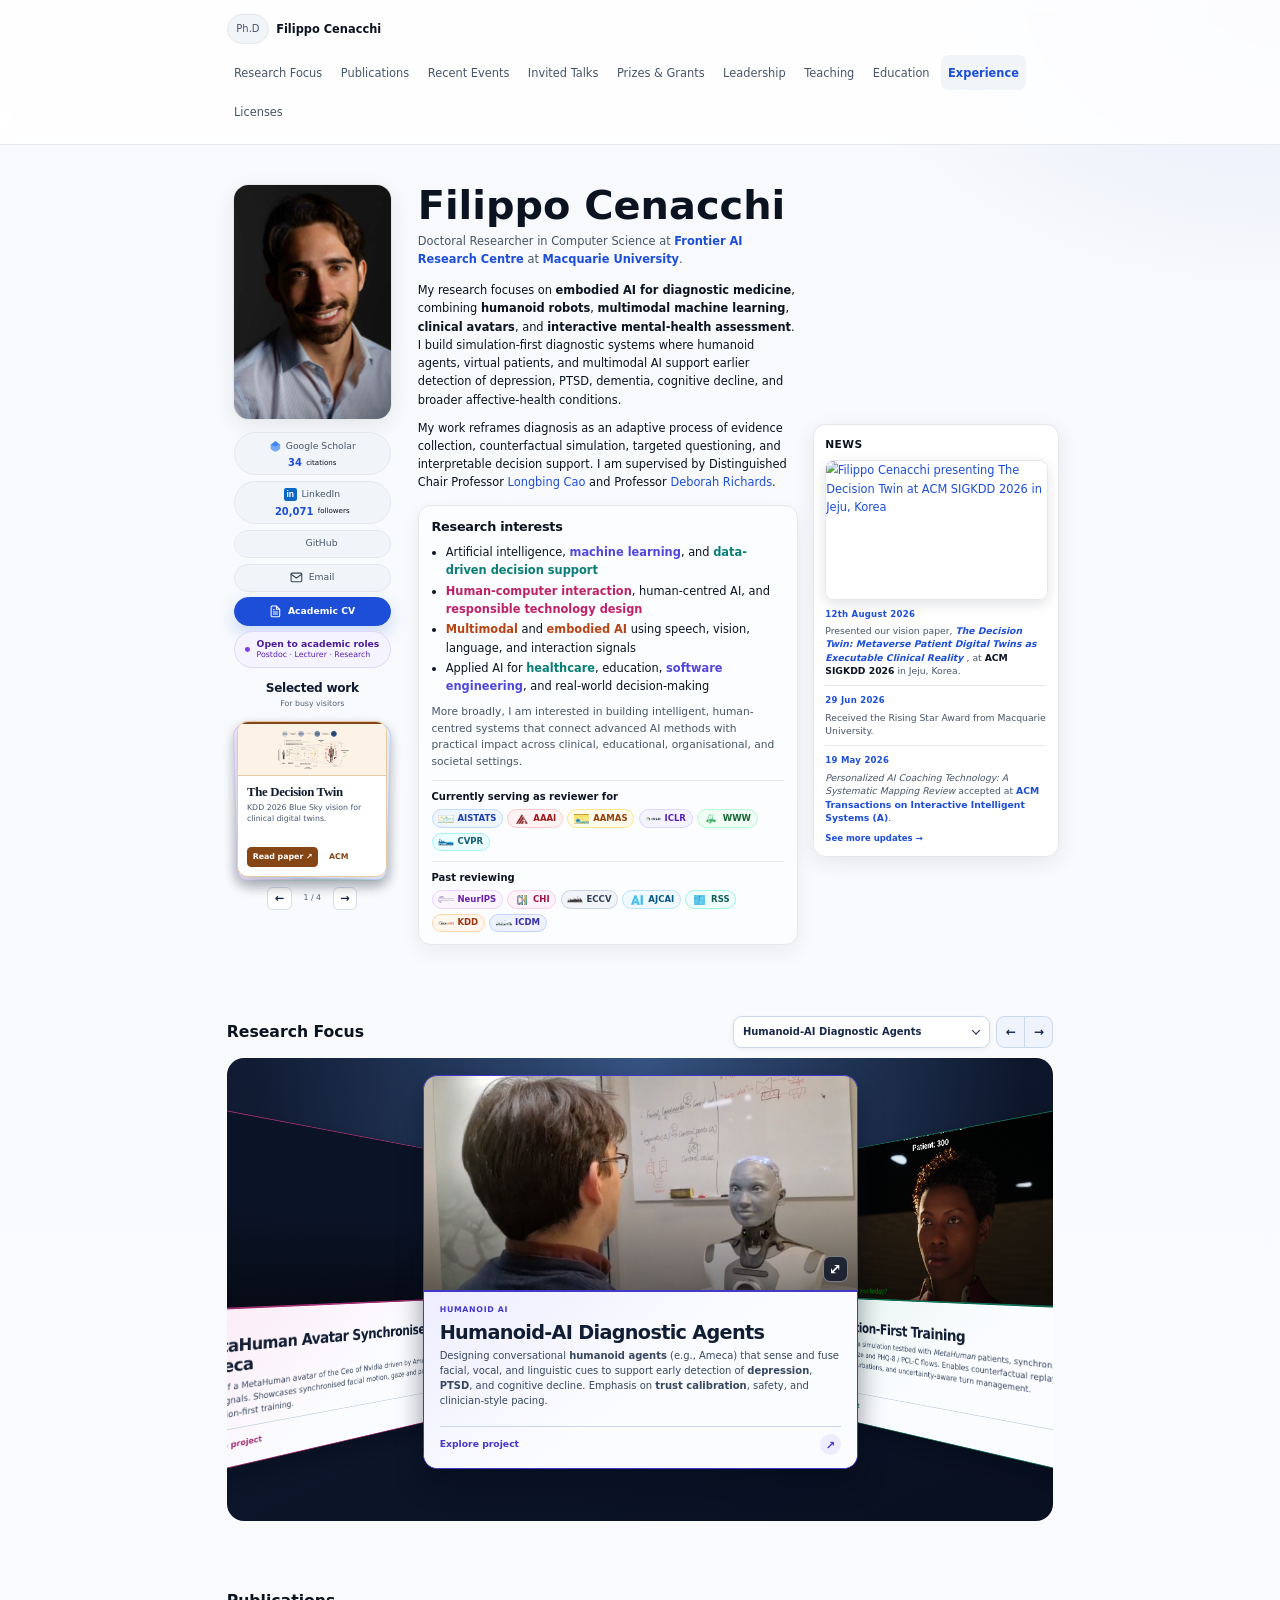
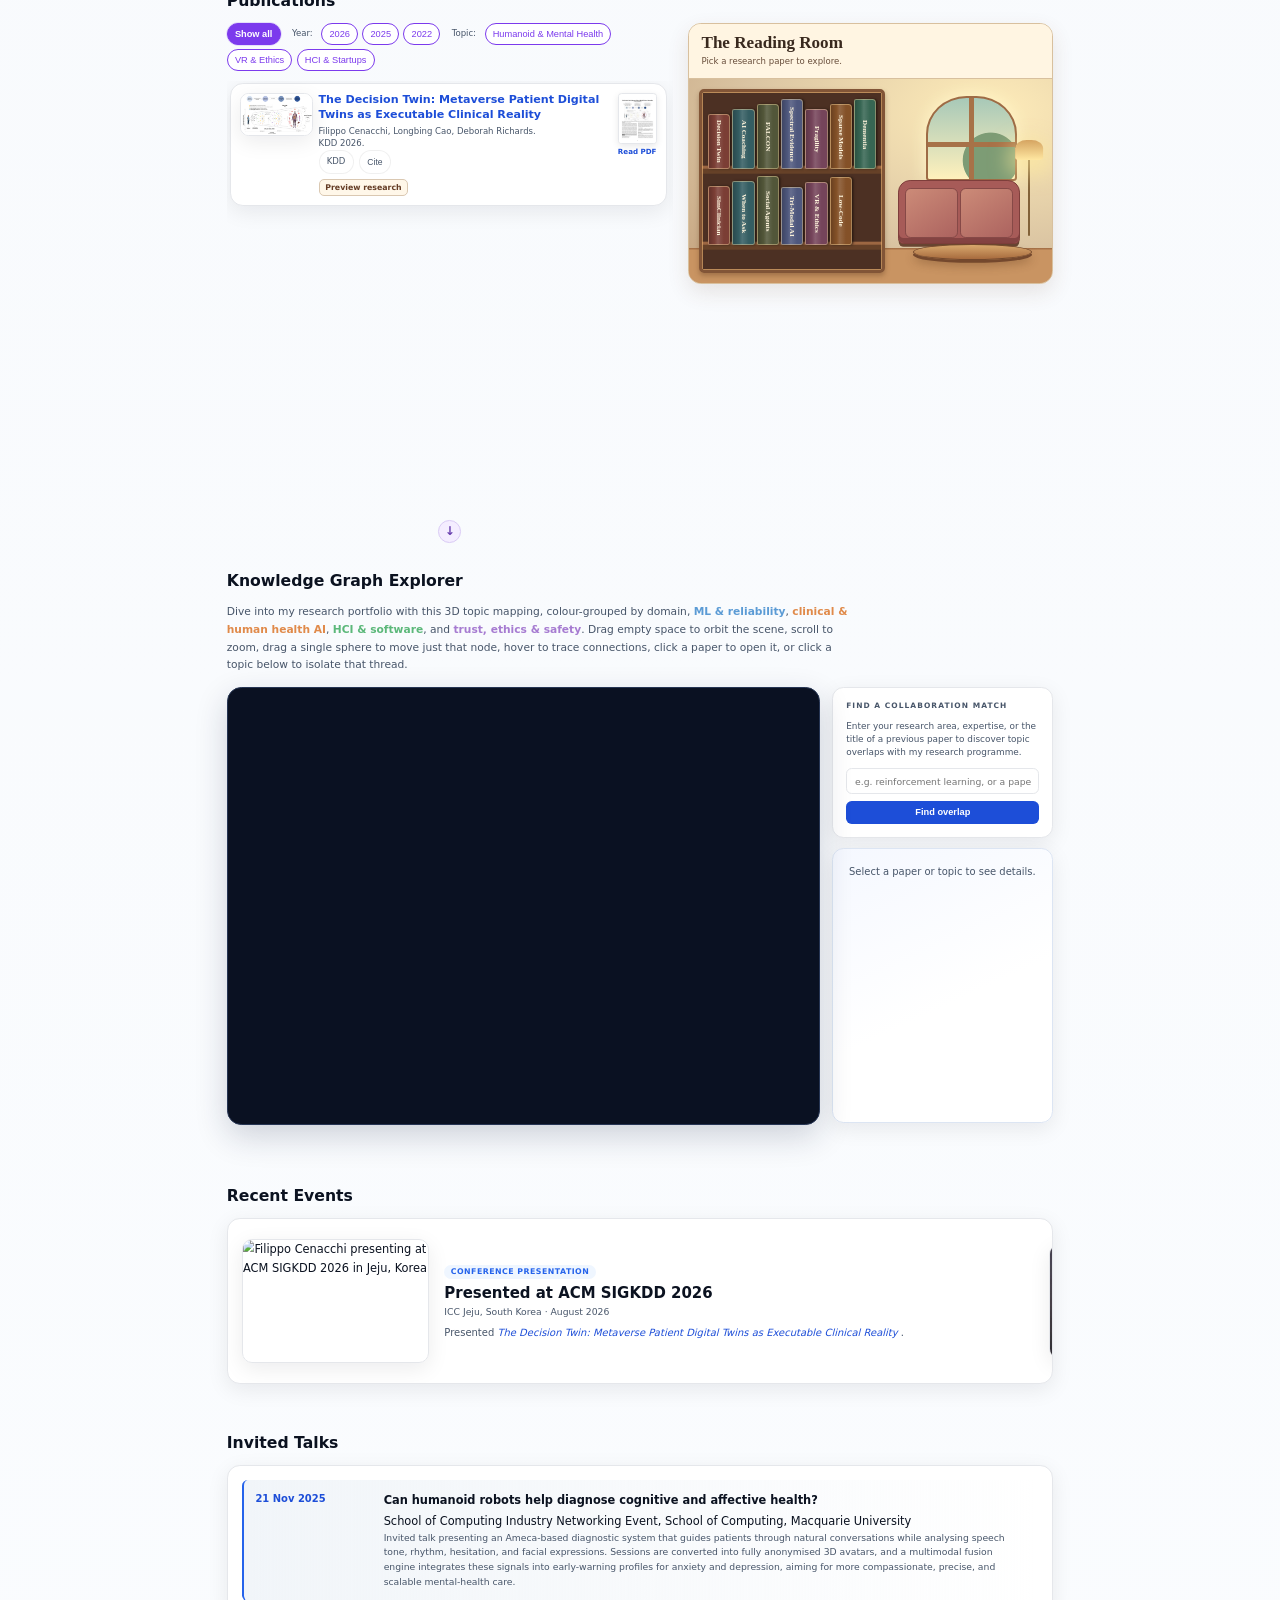
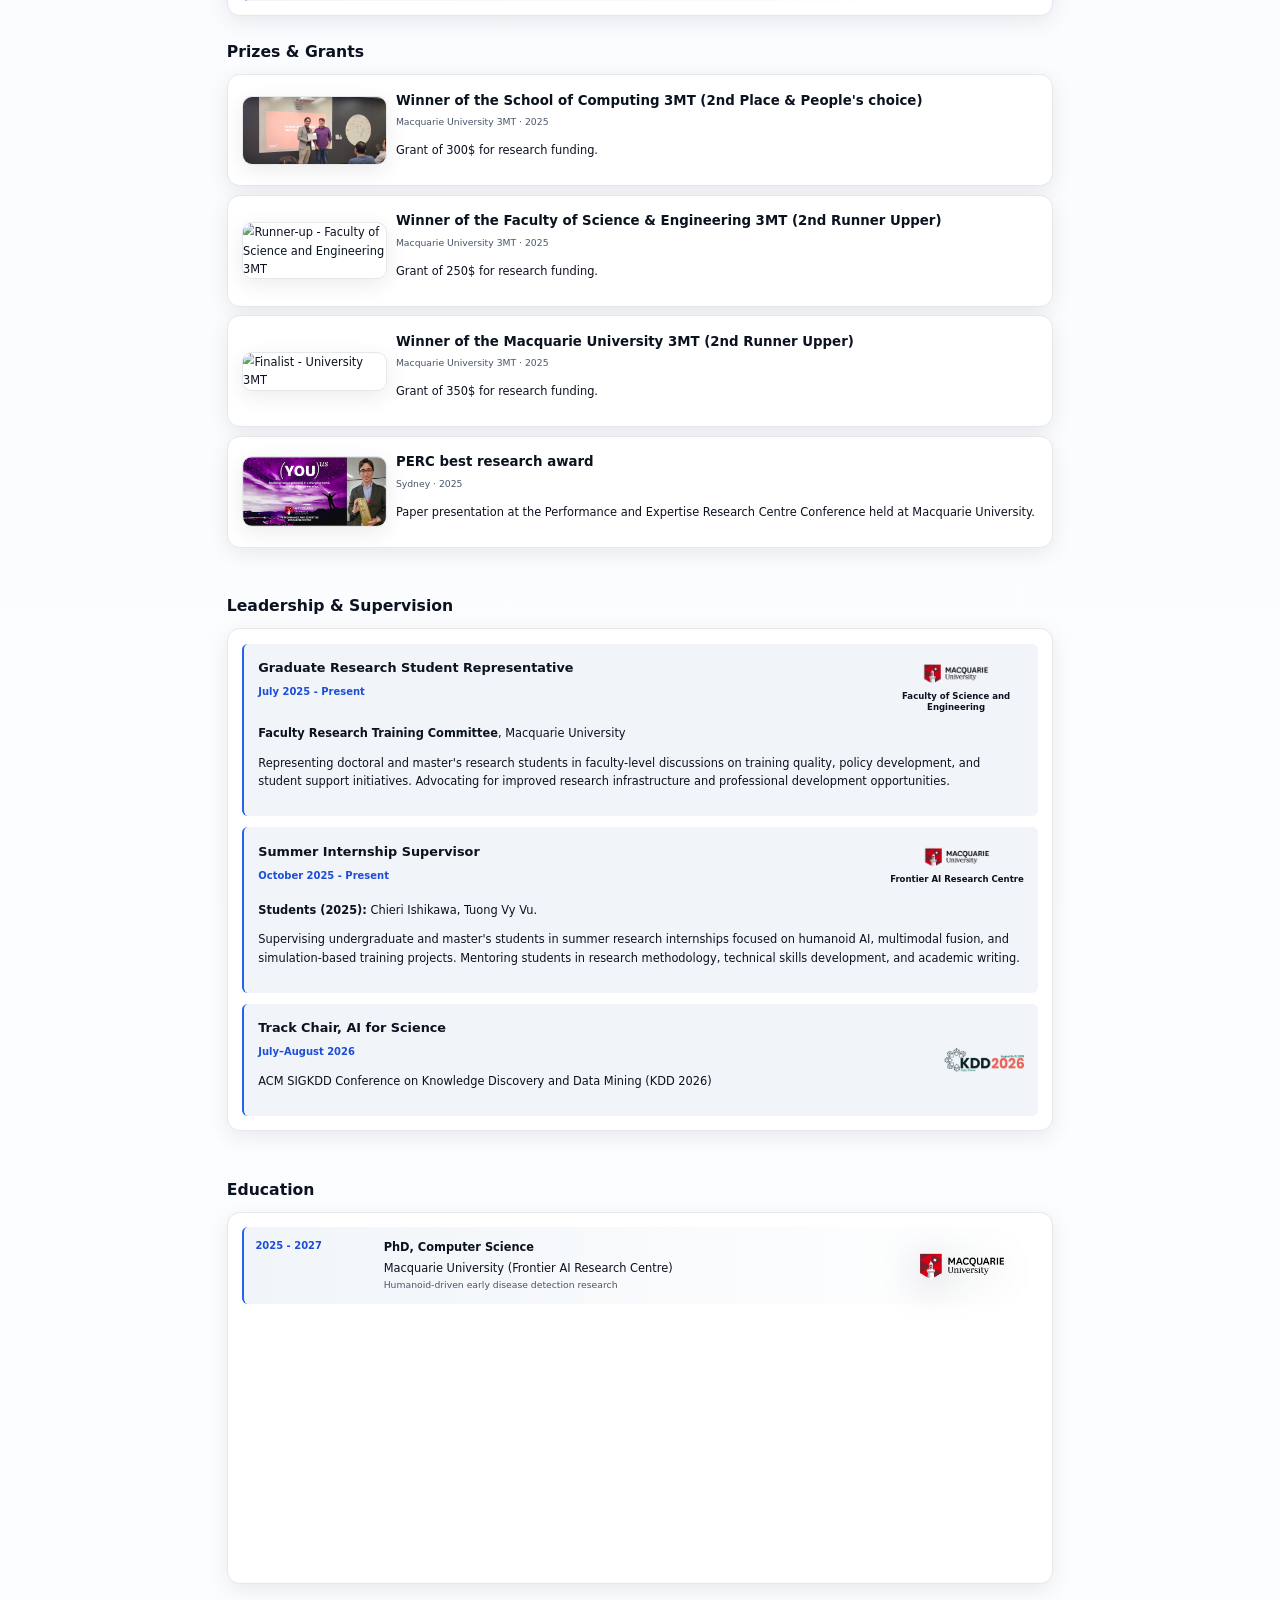
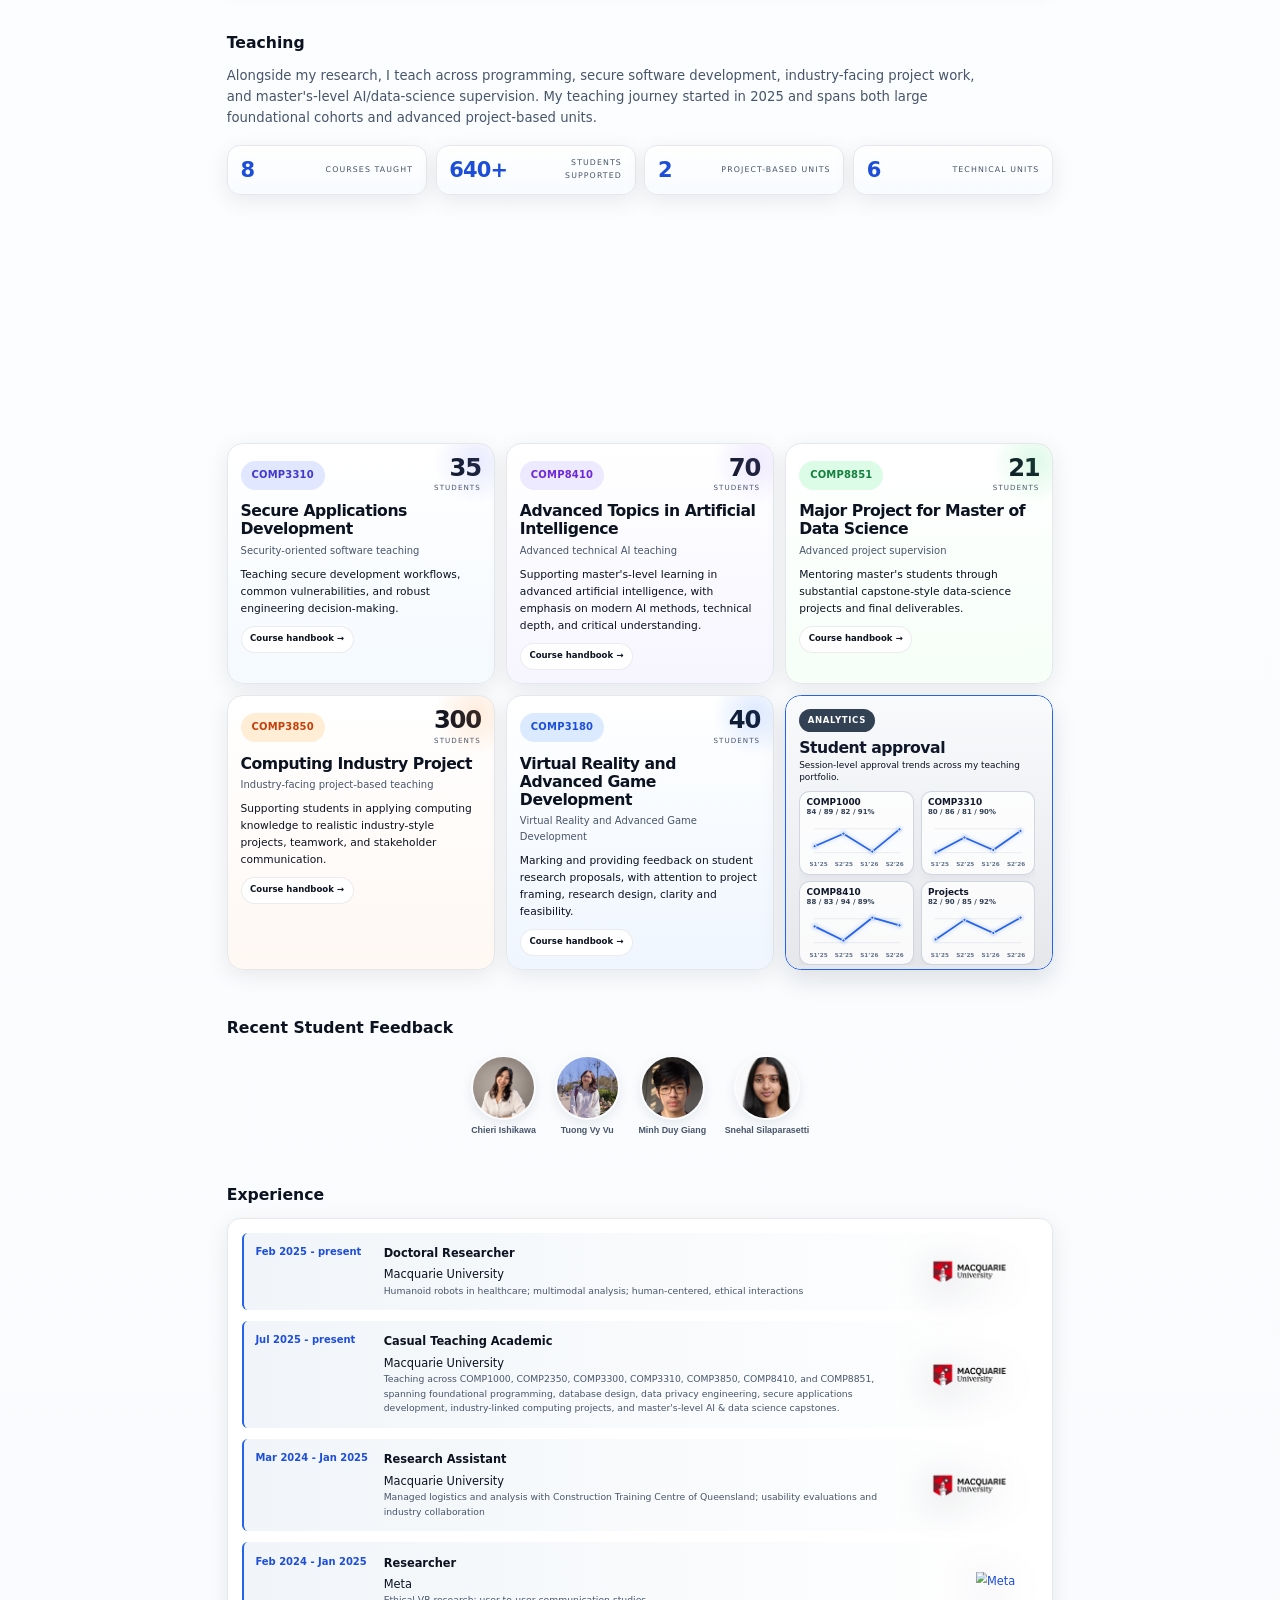
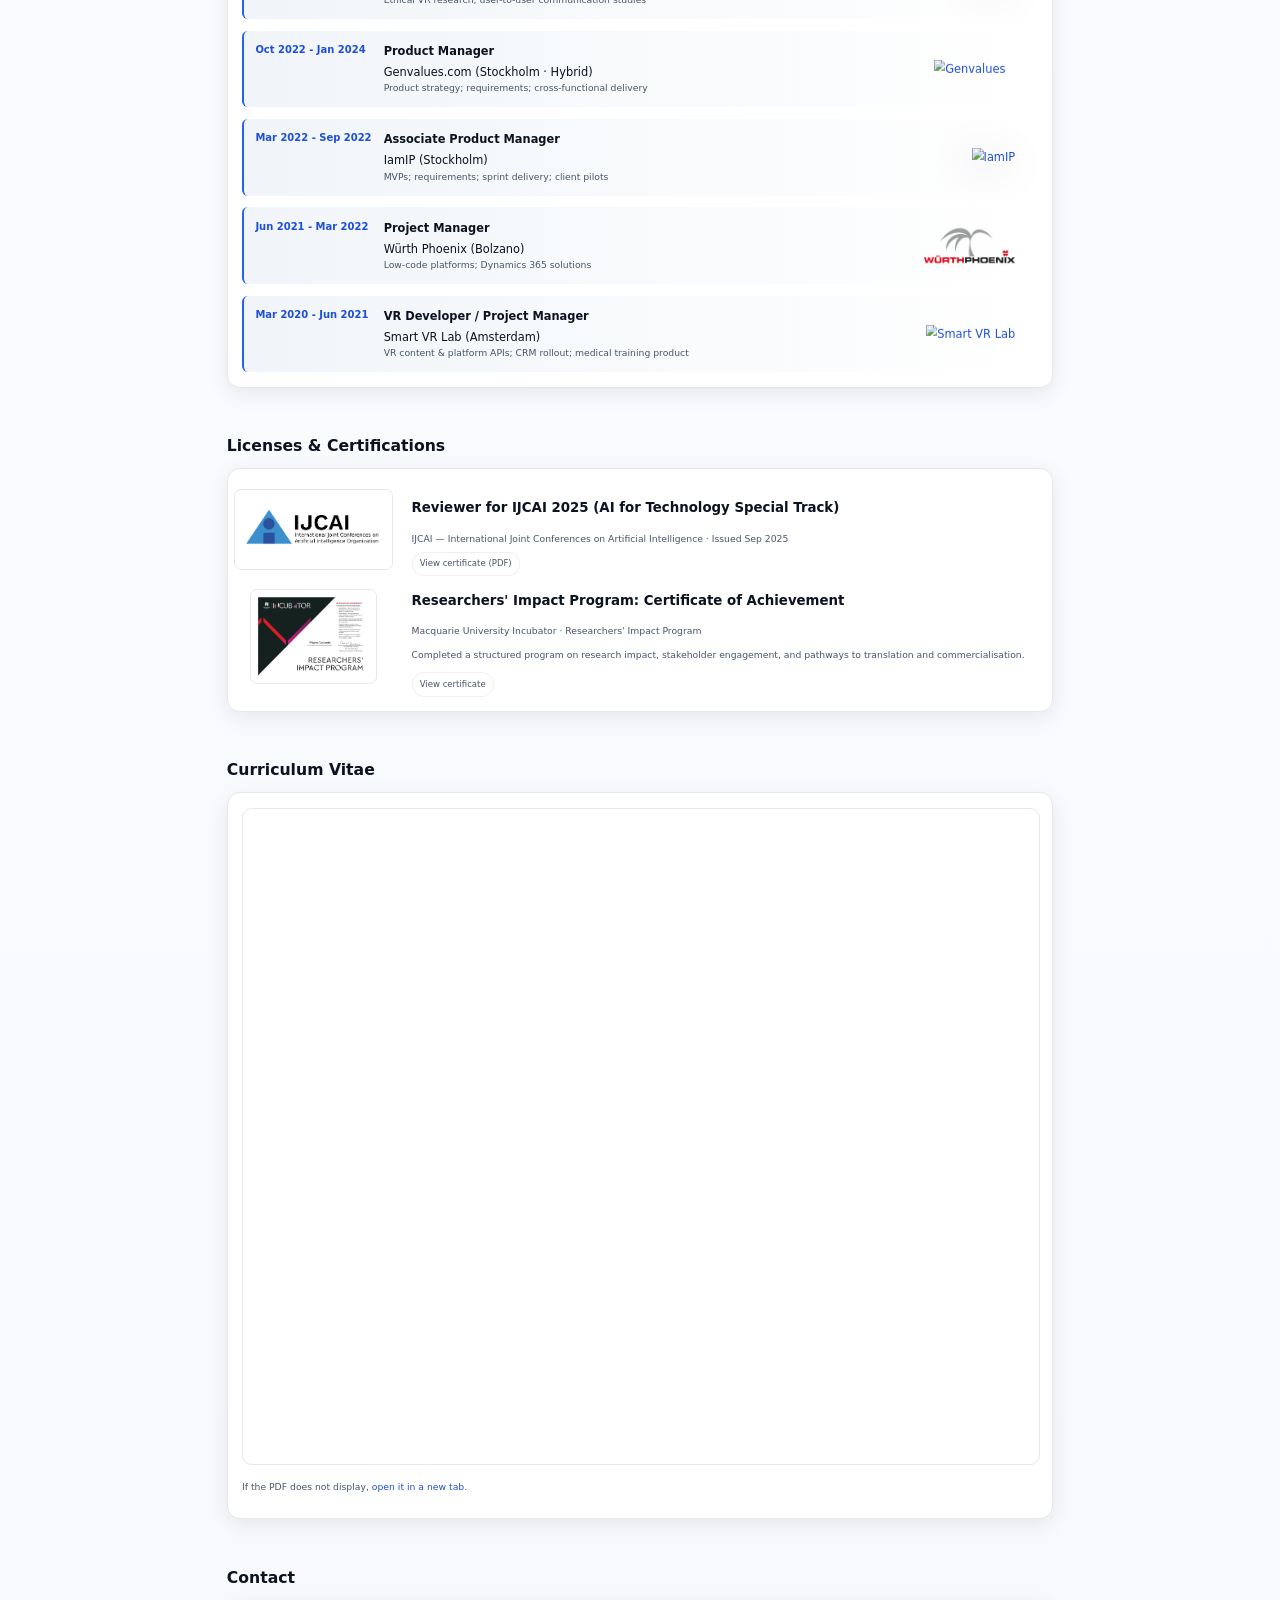
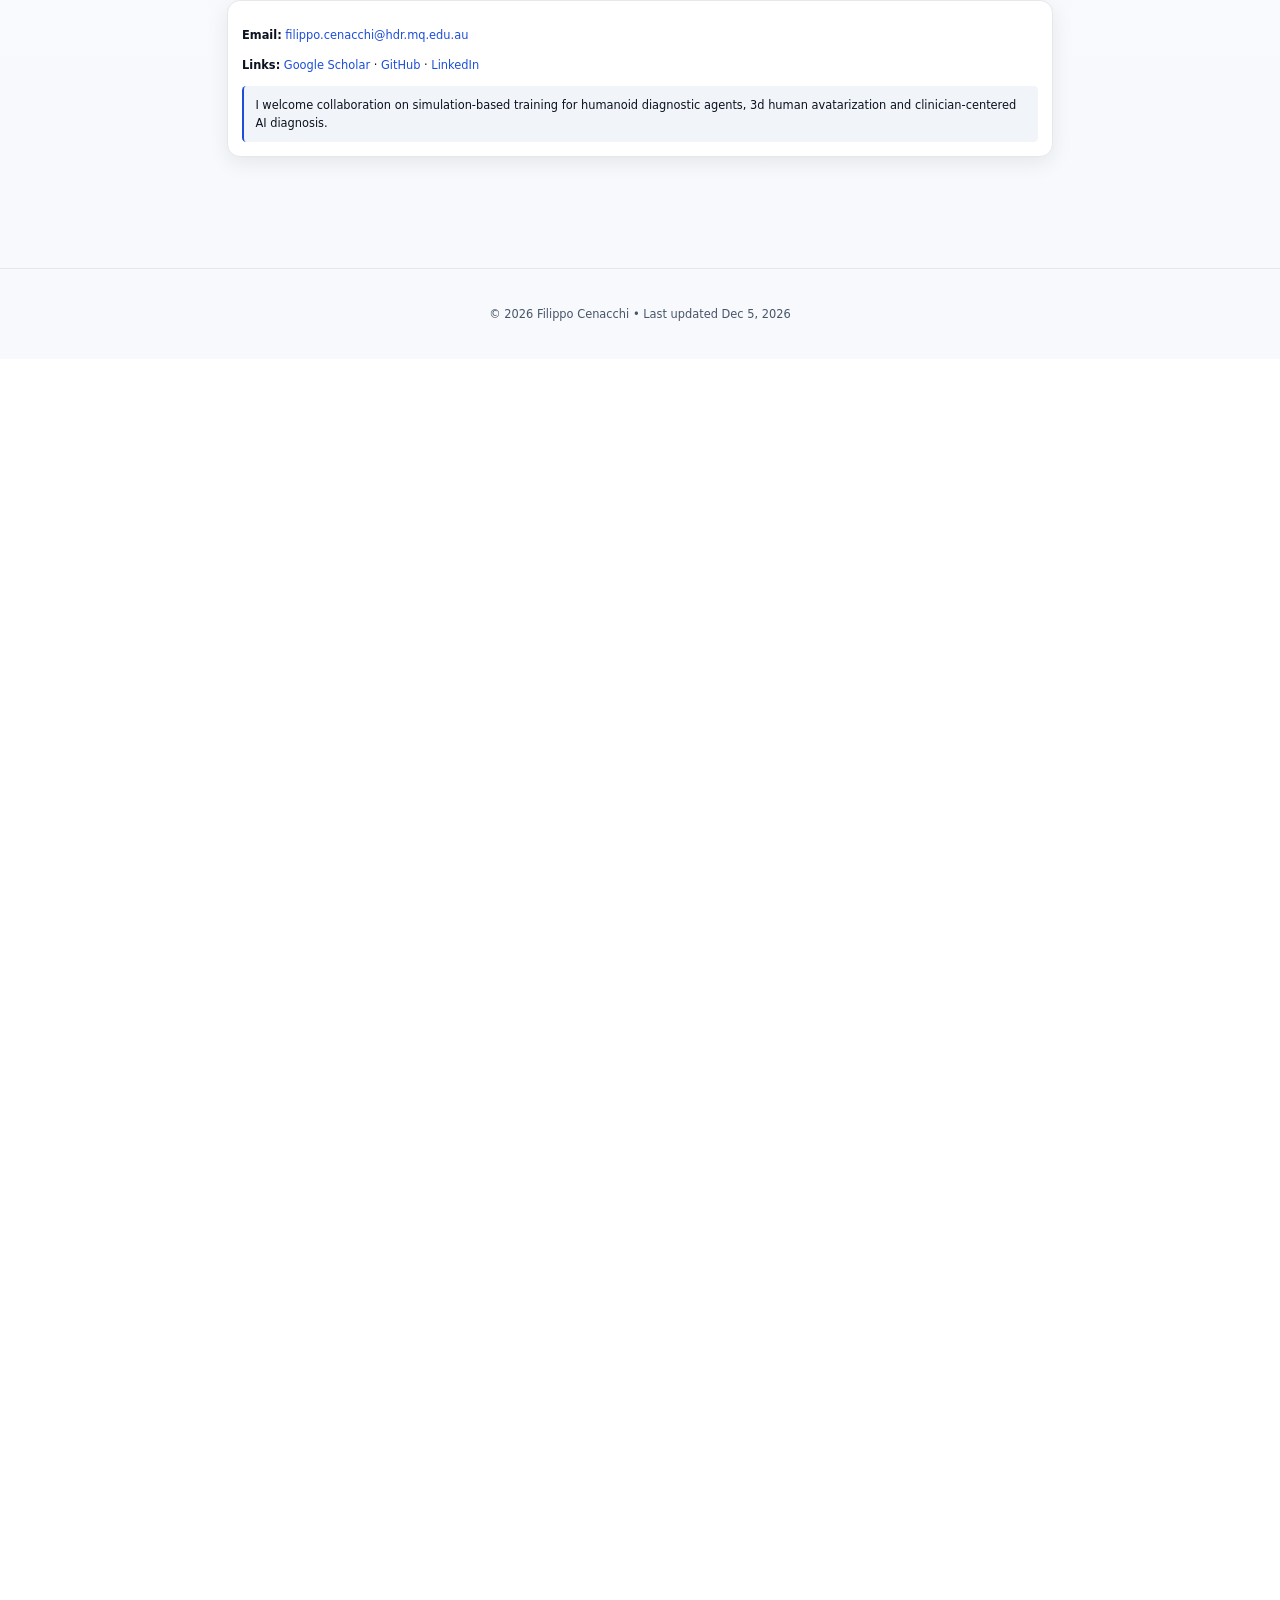
==== commit 784a4ff7: "Prevent stray halo sprites in the iPhone knowledge graph" ====
--- a/index.html
+++ b/index.html
@@ -5007,6 +5007,7 @@
       var NODE_REL_SIZE = 4.2;
       function sphereRadius(n){ return Math.cbrt(n.val) * NODE_REL_SIZE; }
 
+      var phoneGraphLayout=window.matchMedia("(max-width: 767px) and (hover: none) and (pointer: coarse), (max-width: 1024px) and (max-height: 500px) and (hover: none) and (pointer: coarse)");
       var haloCanvas=document.createElement('canvas');
       haloCanvas.width=haloCanvas.height=64;
       var haloContext=haloCanvas.getContext('2d');
@@ -5072,6 +5073,7 @@
             blending:THREE.AdditiveBlending,depthWrite:false
           }));
           halo.scale.setScalar(sphereRadius(n)*3.7);
+          halo.visible=!phoneGraphLayout.matches;
           group.add(halo,sprite);
           halos.set(n.id,halo);
           graphLabels.set(n.id,{node:n,sprite:sprite});
@@ -5100,6 +5102,10 @@
           syncLegend();
           Graph.nodeColor(Graph.nodeColor()).linkColor(Graph.linkColor());
         });
+
+      phoneGraphLayout.addEventListener('change',function(){
+        halos.forEach(function(halo){ halo.visible=!phoneGraphLayout.matches; });
+      });
 
       function createLabelClearance(){
         var graphNodes=[], bounds=[];
@@ -5156,7 +5162,6 @@
         Graph.width(container.clientWidth);
         Graph.height(container.clientHeight);
       });
-      var phoneGraphLayout=window.matchMedia("(max-width: 767px) and (hover: none) and (pointer: coarse), (max-width: 1024px) and (max-height: 500px) and (hover: none) and (pointer: coarse)");
       Graph.cameraPosition({ x: 0, y: 0, z: phoneGraphLayout.matches ? 430 : 500 });
       var motionPreference=window.matchMedia('(prefers-reduced-motion: reduce)');
       var viewControls=document.getElementById('pubGraphViewControls');
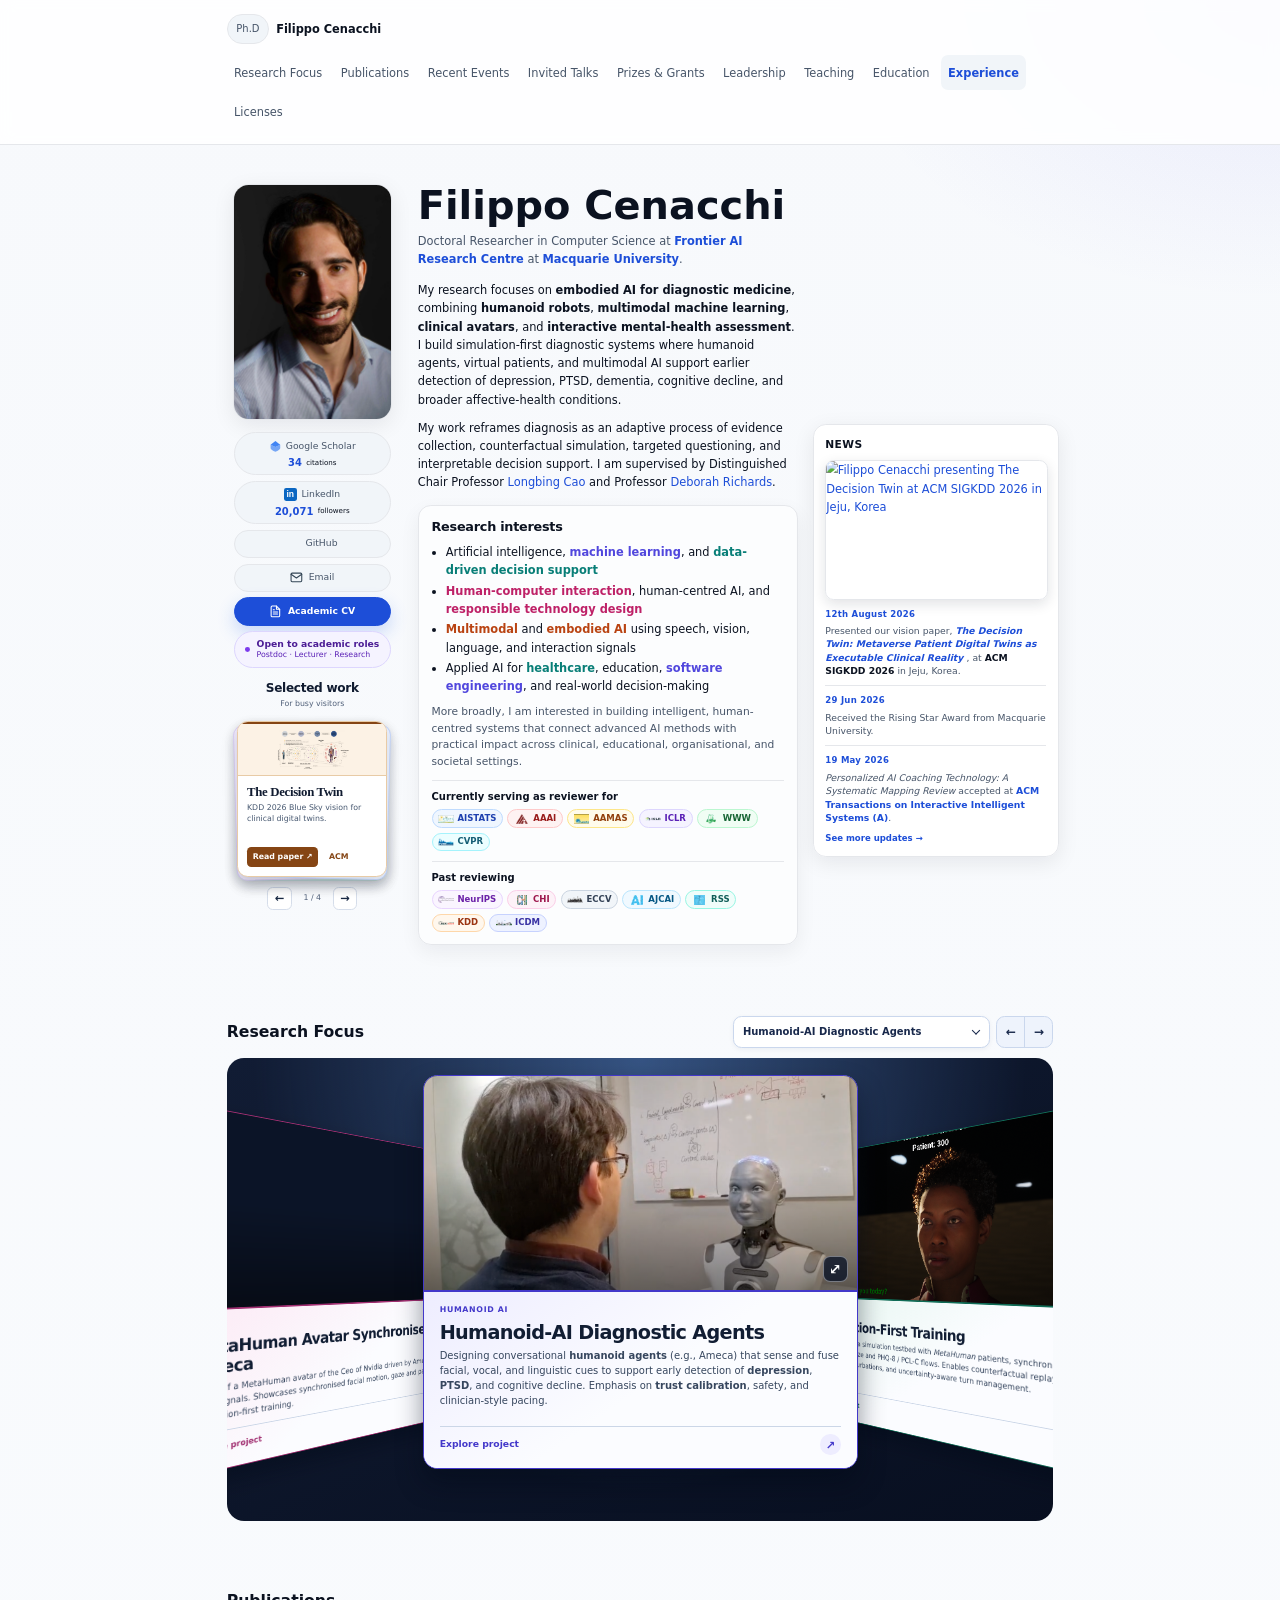
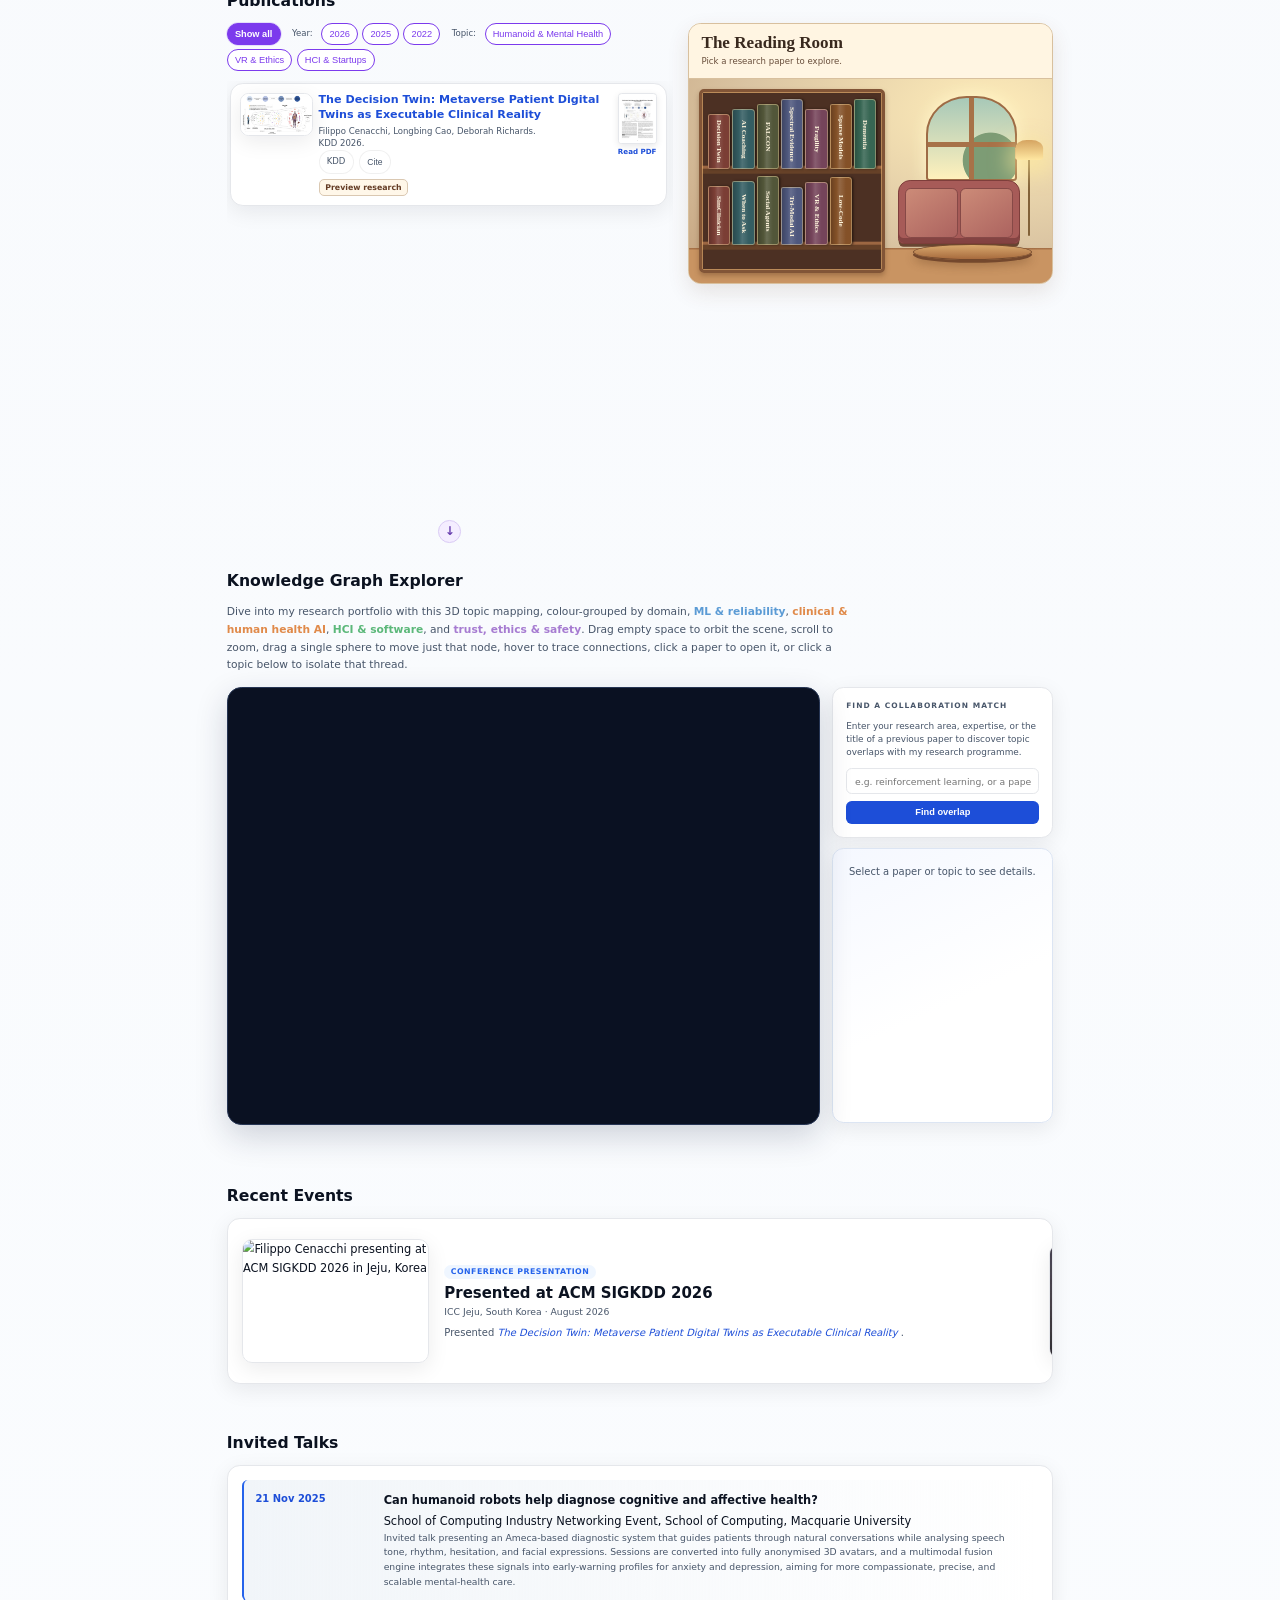
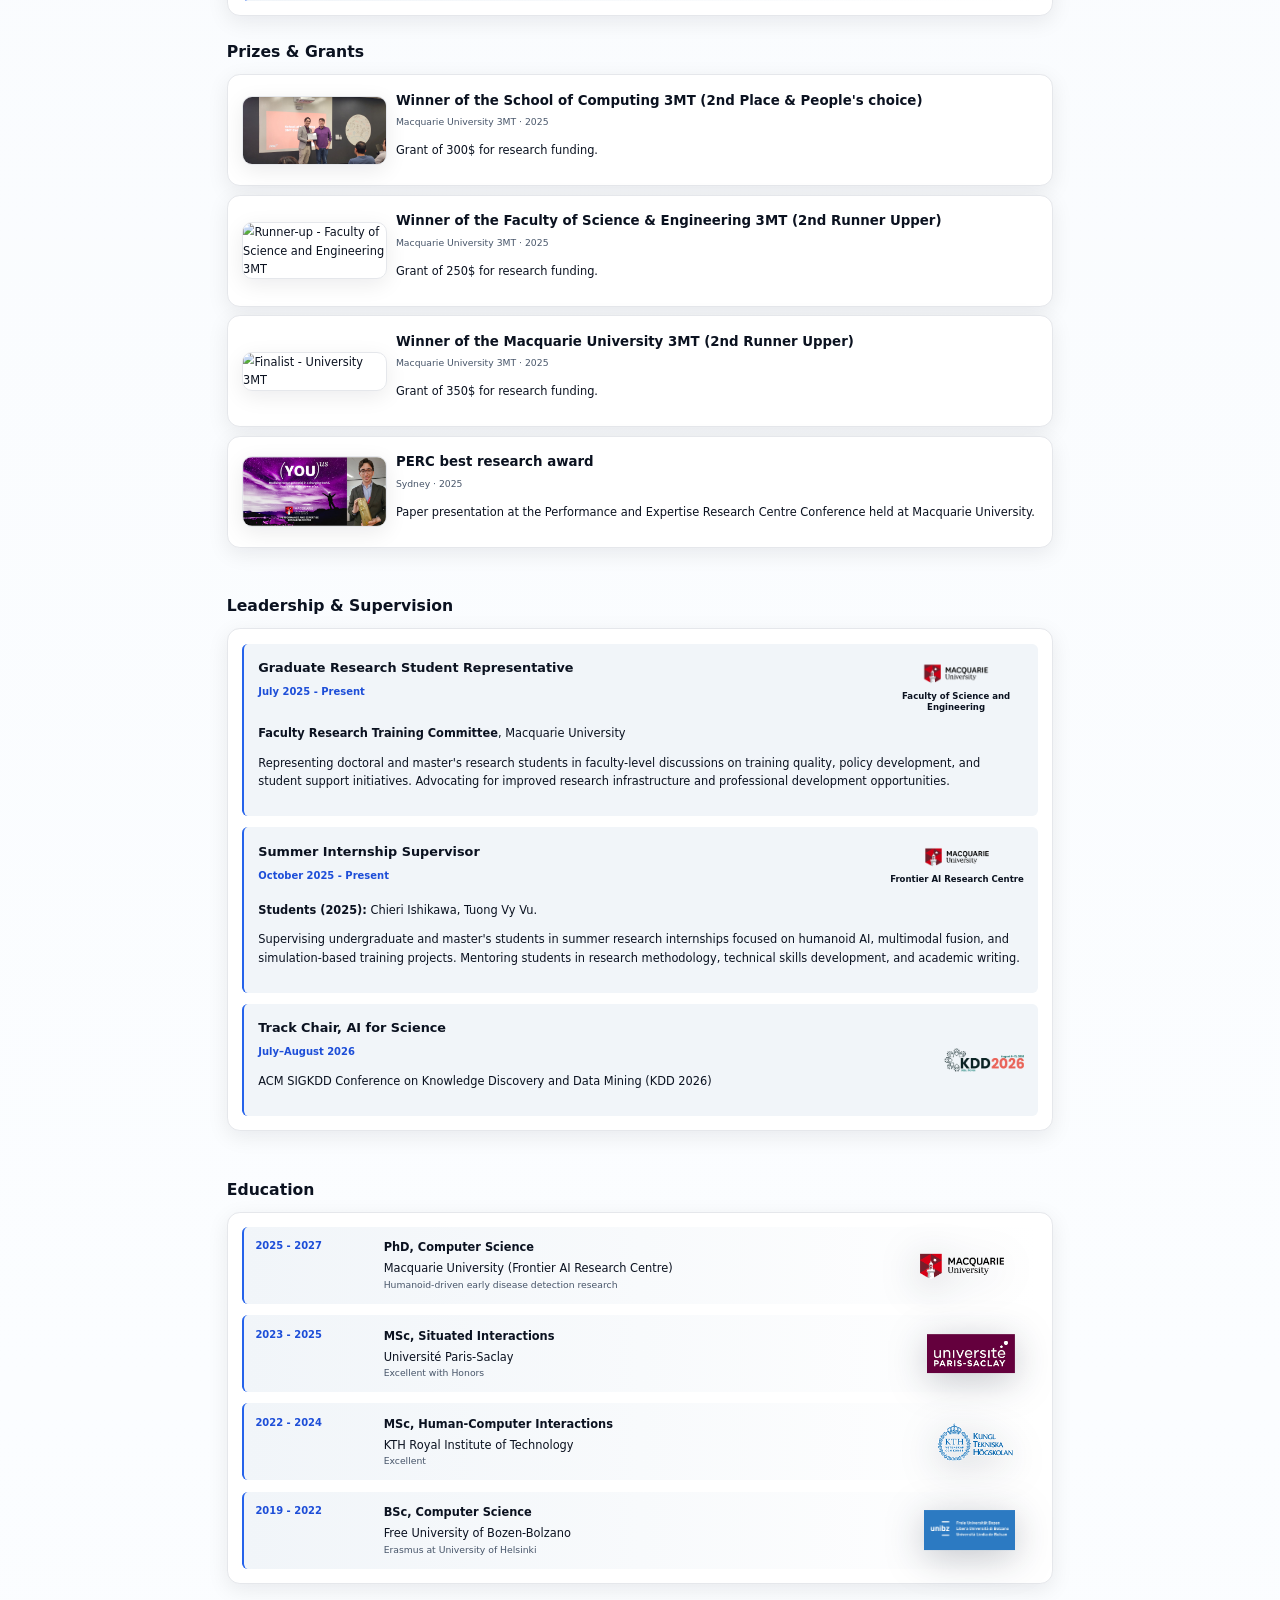
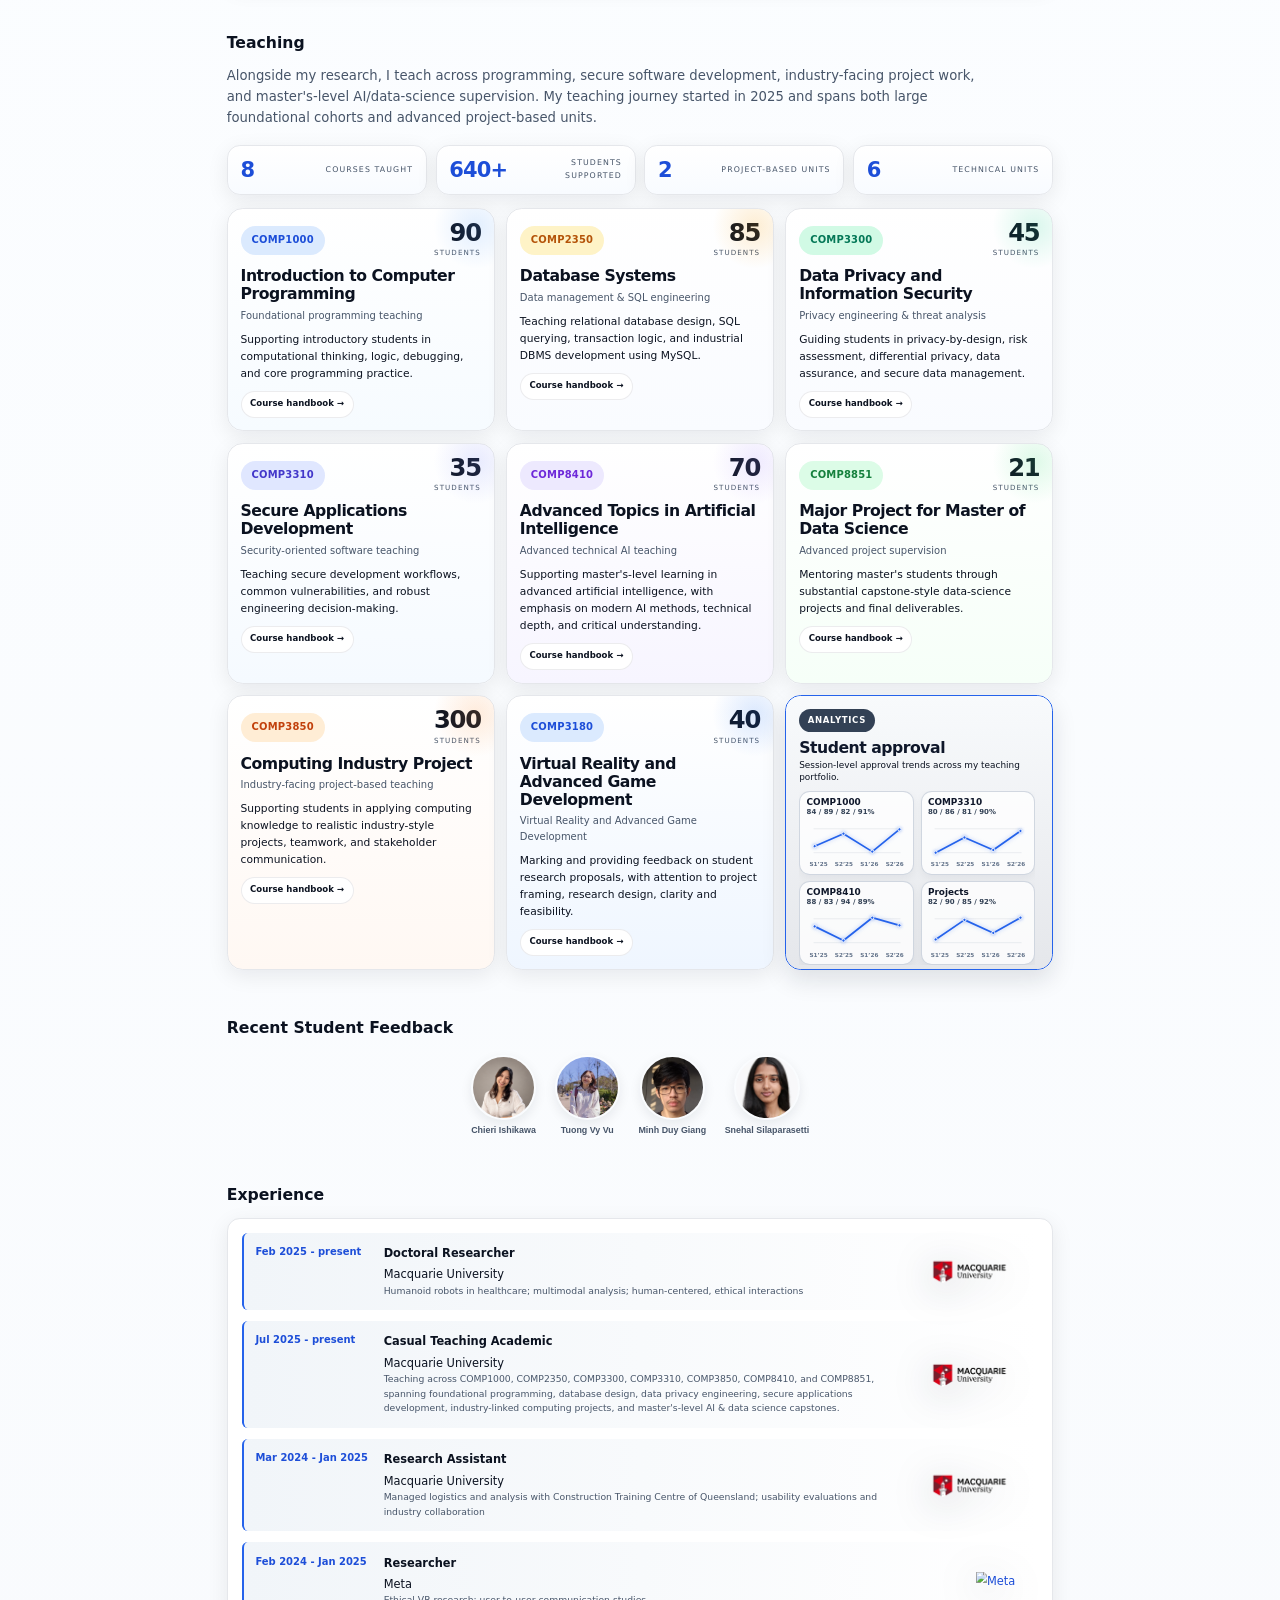
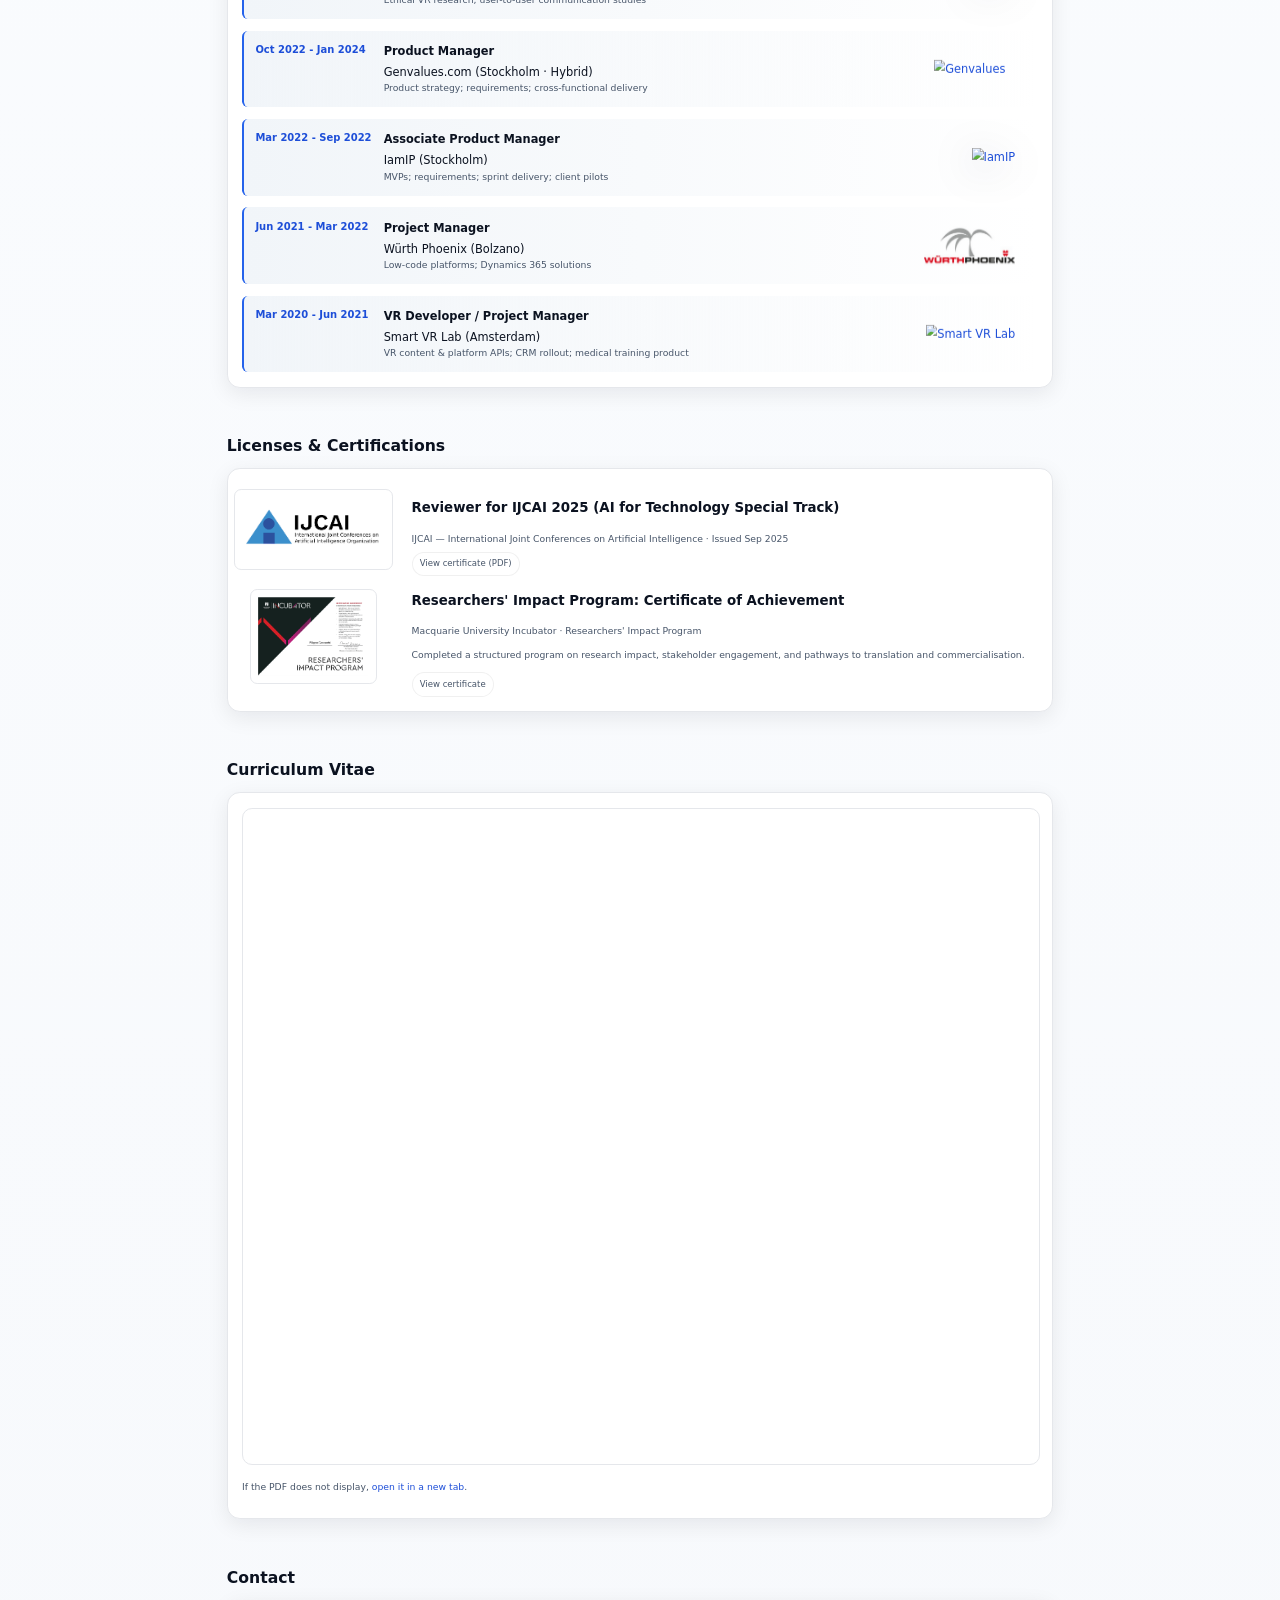
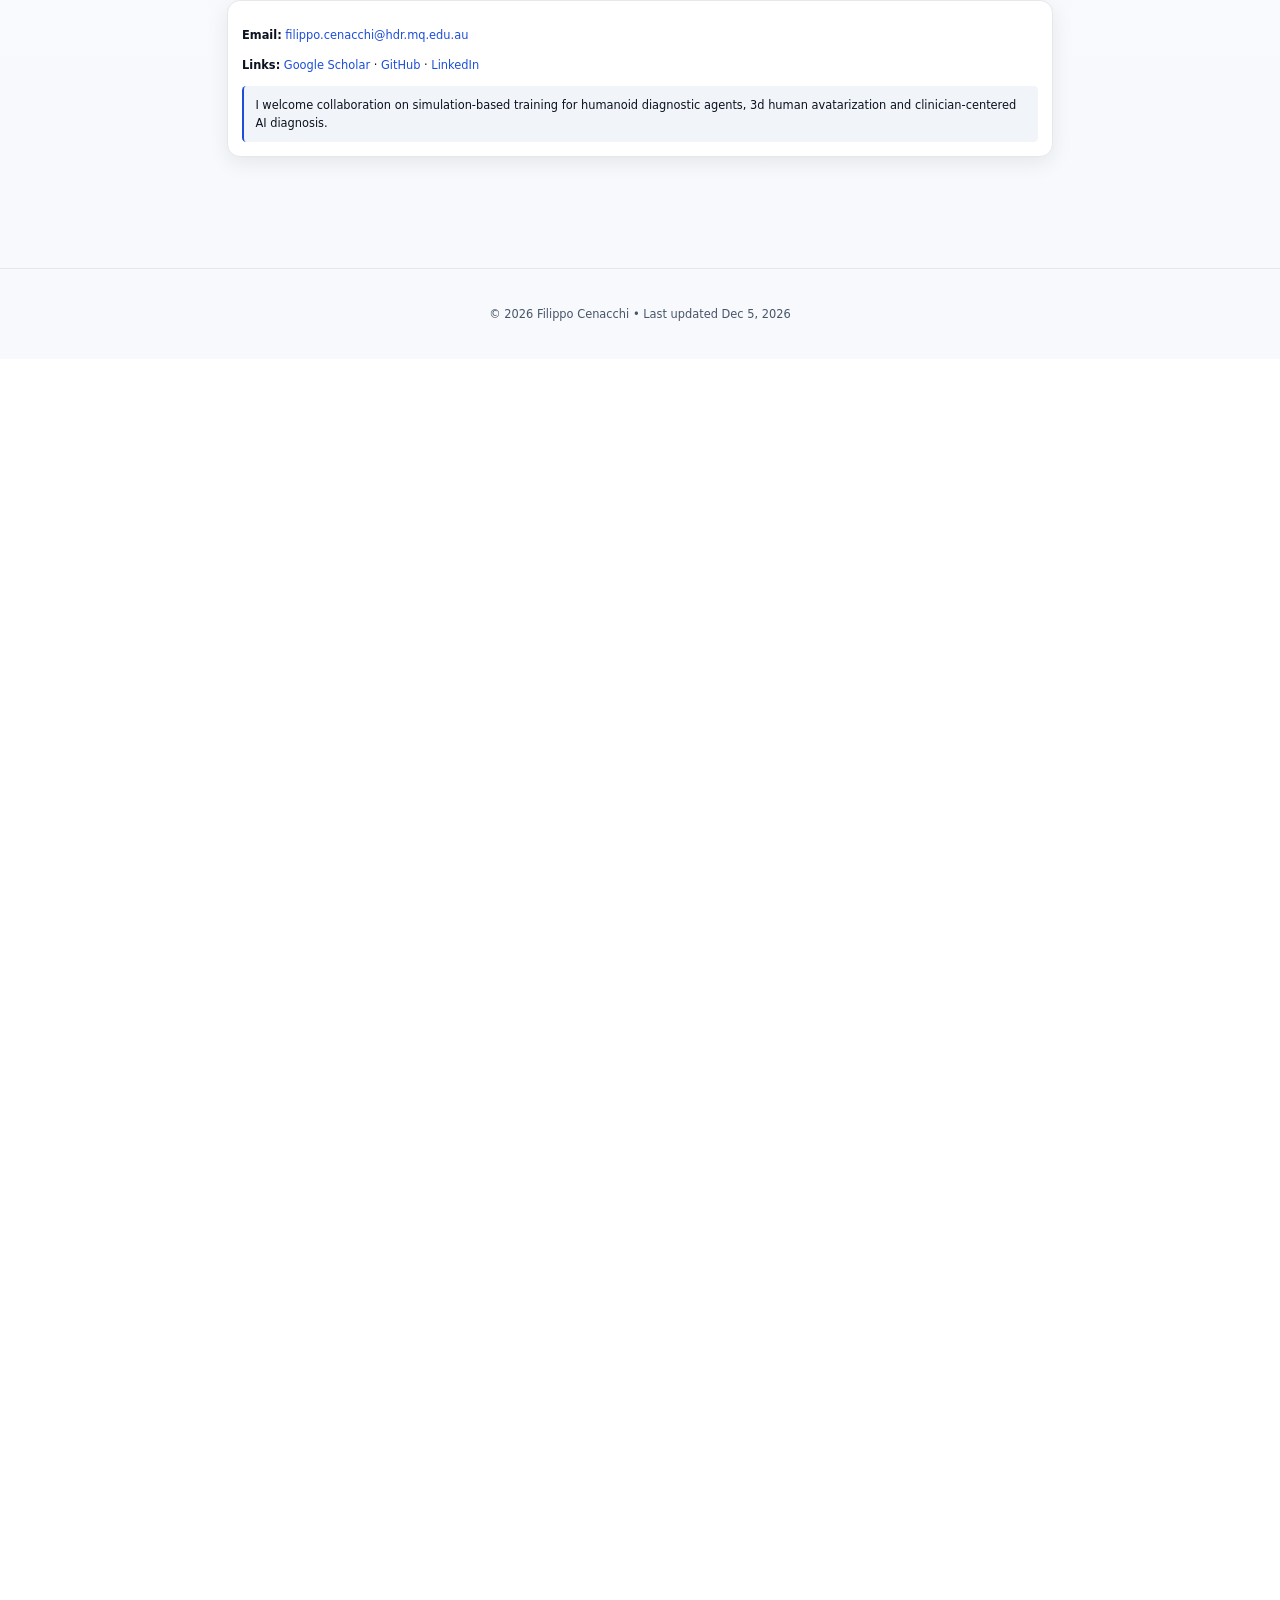
==== commit 6157f2e9: "Fix resume and allow manual scrolling in the iPhone visitor ticker" ====
--- a/index.html
+++ b/index.html
@@ -3603,7 +3603,7 @@
 
   </style>
 
-  <link rel="stylesheet" href="iphone.css?v=11">
+  <link rel="stylesheet" href="iphone.css?v=12">
 </head>
 <body class="portfolio-home">
   <!-- Sticky Nav -->
@@ -7049,11 +7049,23 @@
   const tickerToggle = ticker.querySelector('.visitor-ticker-toggle');
   const visitNumber = new Intl.NumberFormat('en');
 
-  tickerToggle.addEventListener('click', () => {
-    const paused = ticker.classList.toggle('is-paused');
+  const tickerViewport = tickerTrack.parentElement;
+
+  function setTickerPaused(paused) {
+    if (touchViewport.matches && !paused) tickerViewport.scrollLeft = 0;
+    ticker.classList.toggle('is-paused', paused);
     tickerToggle.toggleAttribute('data-paused', paused);
     tickerToggle.setAttribute('aria-label', paused ? 'Play visitor ticker' : 'Pause visitor ticker');
+  }
+
+  tickerToggle.addEventListener('click', () => {
+    setTickerPaused(!ticker.classList.contains('is-paused'));
   });
+  tickerViewport.addEventListener('touchstart', () => {
+    if (touchViewport.matches && !tickerToggle.hidden && !ticker.classList.contains('is-paused')) {
+      setTickerPaused(true);
+    }
+  }, {passive:true});
 
   function renderVisitorTicker(points){
     const totals = new Map();
--- a/iphone.css
+++ b/iphone.css
@@ -562,4 +562,17 @@
     font-size: 18px;
     cursor: pointer;
   }
+
+  .portfolio-home .visitor-ticker:not(.is-paused) .visitor-ticker-track.is-rolling {
+    animation-play-state: running;
+  }
+  .portfolio-home .visitor-ticker.is-paused .visitor-ticker-viewport {
+    overflow-x: auto;
+  }
+  .portfolio-home .visitor-ticker.is-paused .visitor-ticker-track.is-rolling {
+    animation: none;
+  }
+  .portfolio-home .visitor-ticker.is-paused .visitor-ticker-list[aria-hidden="true"] {
+    display: none;
+  }
 }
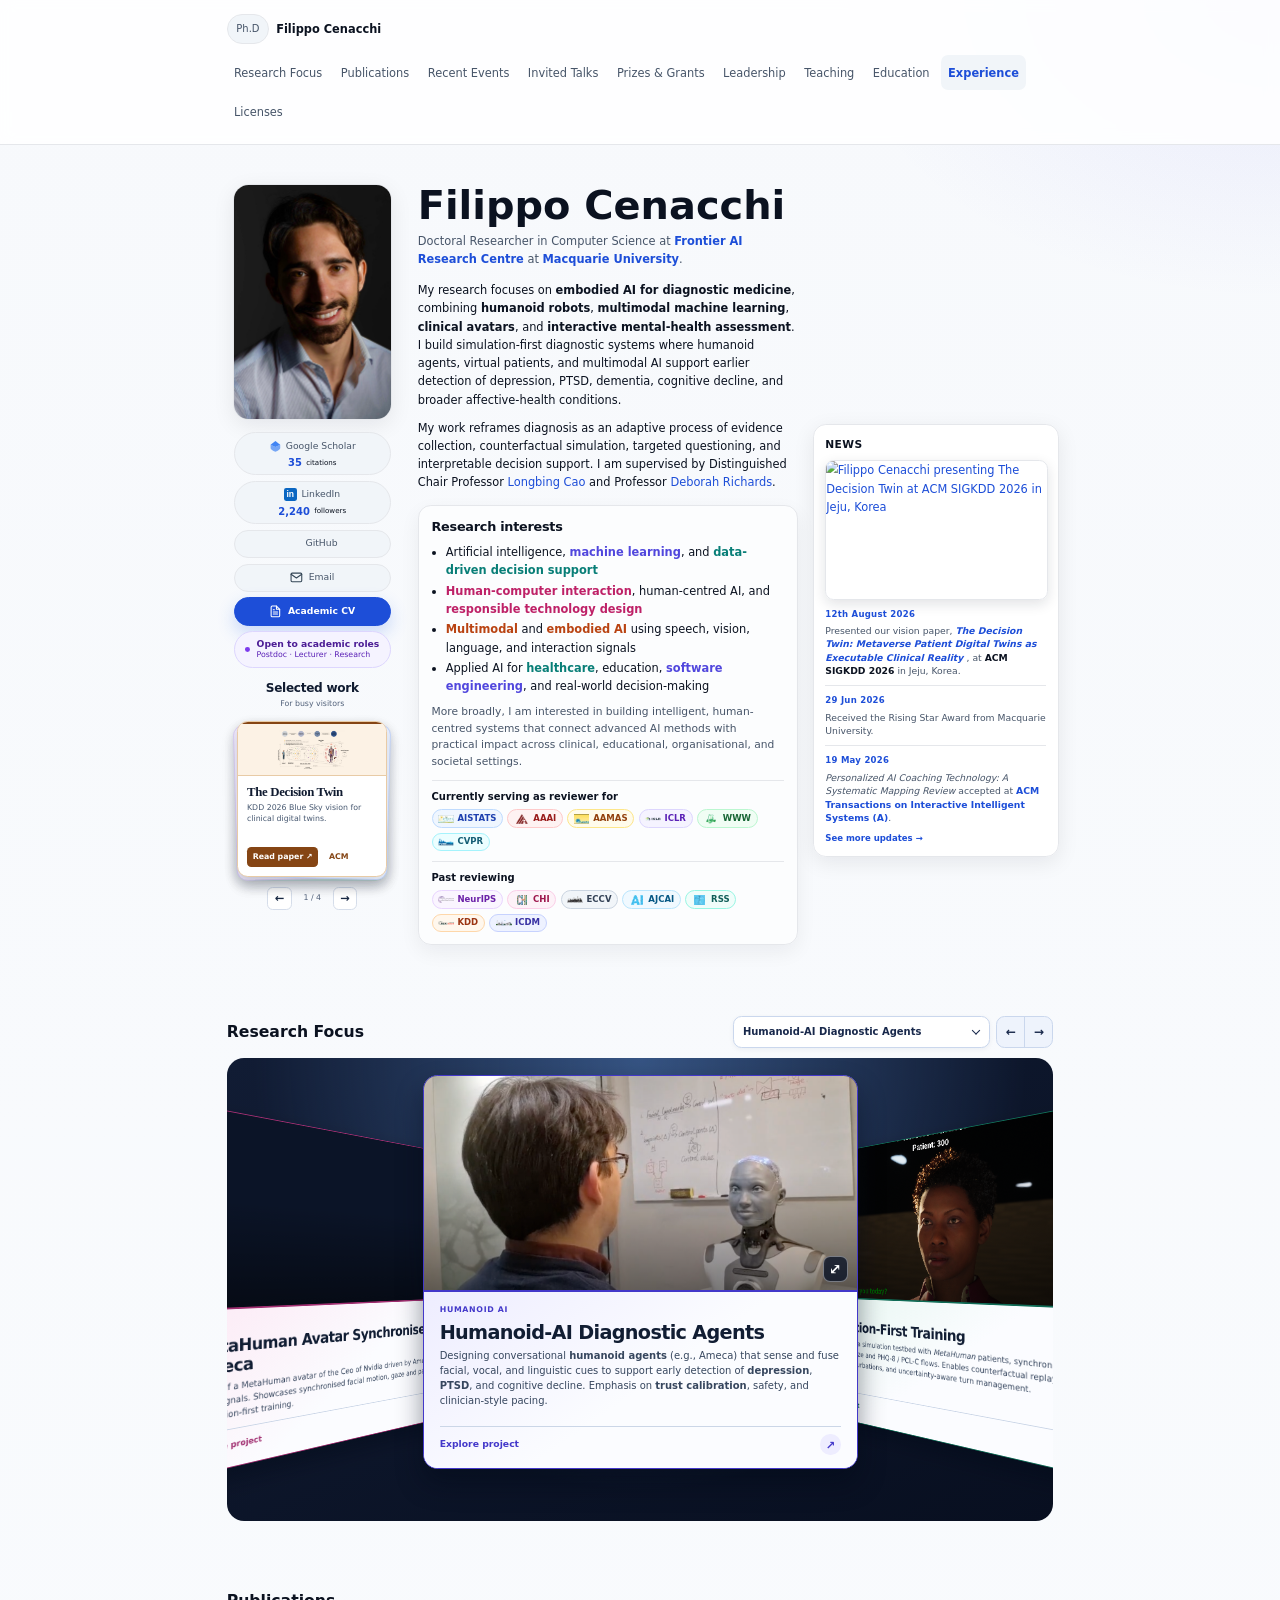
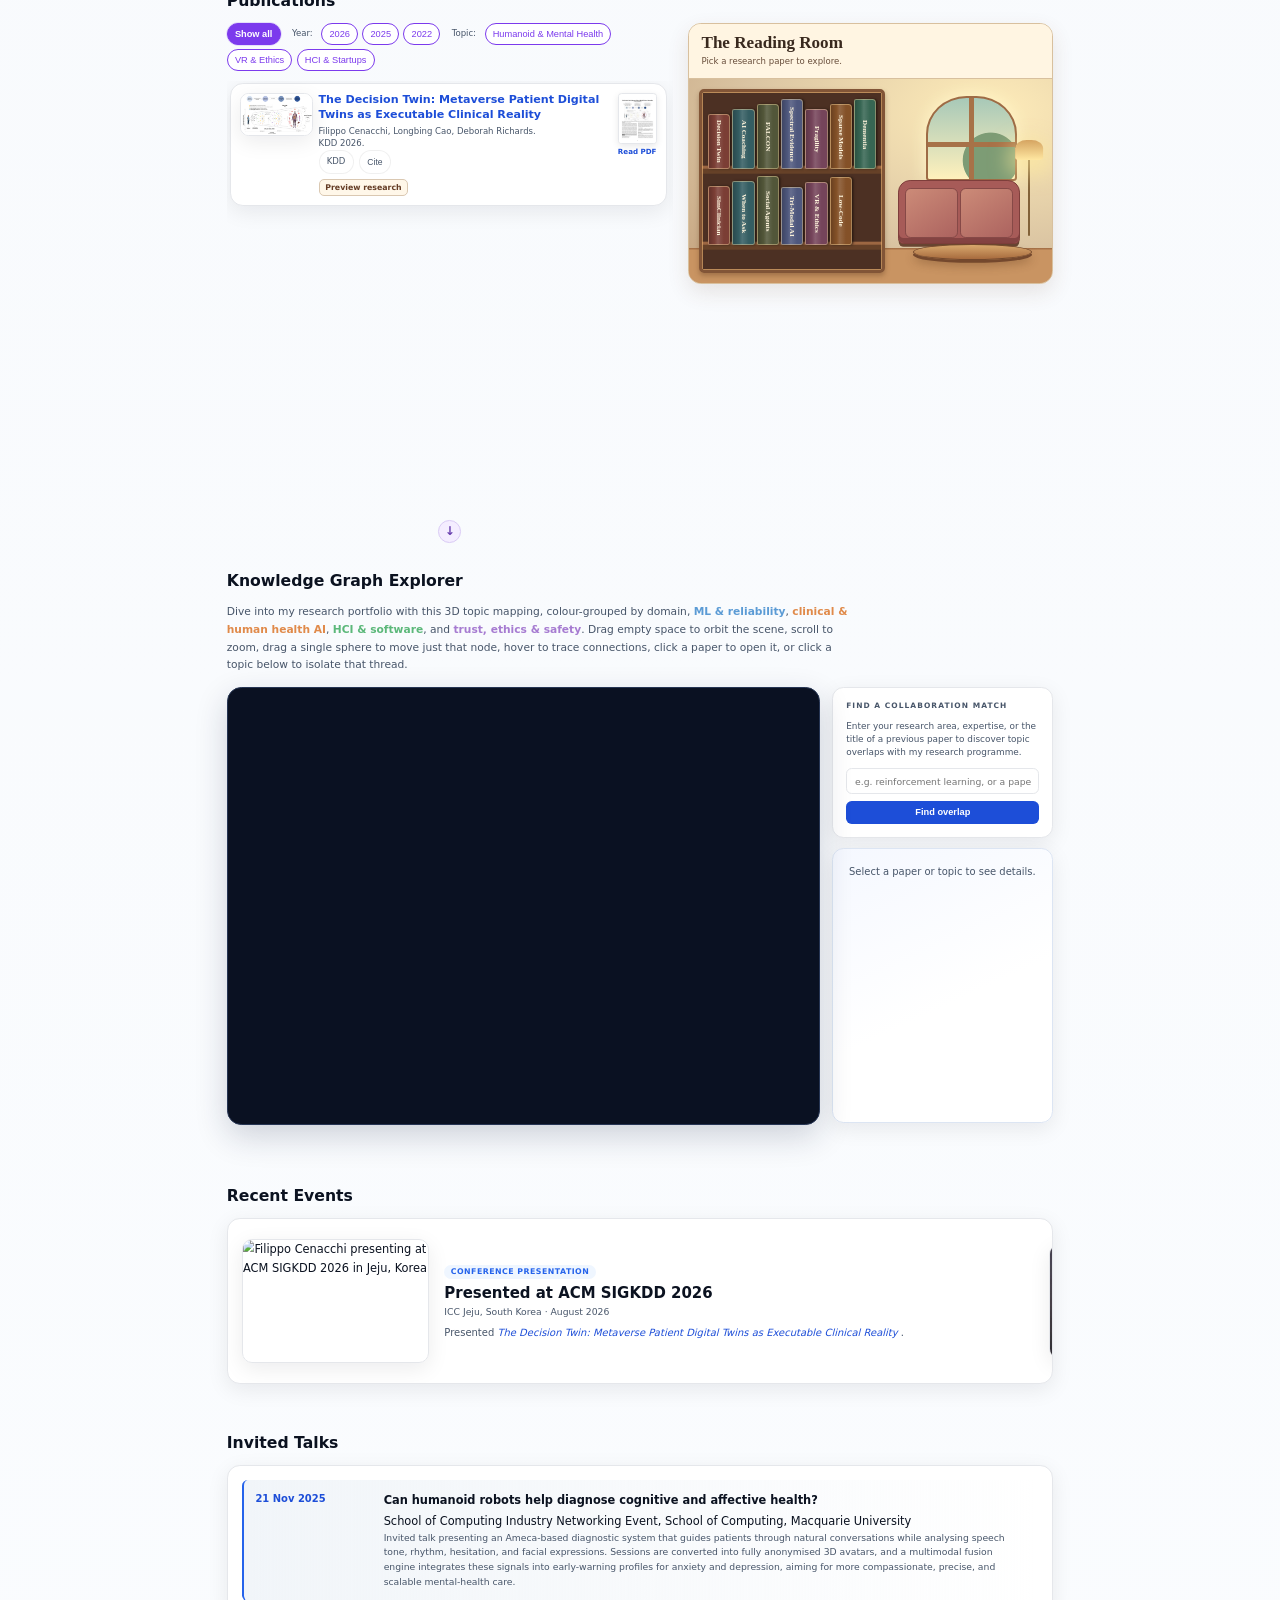
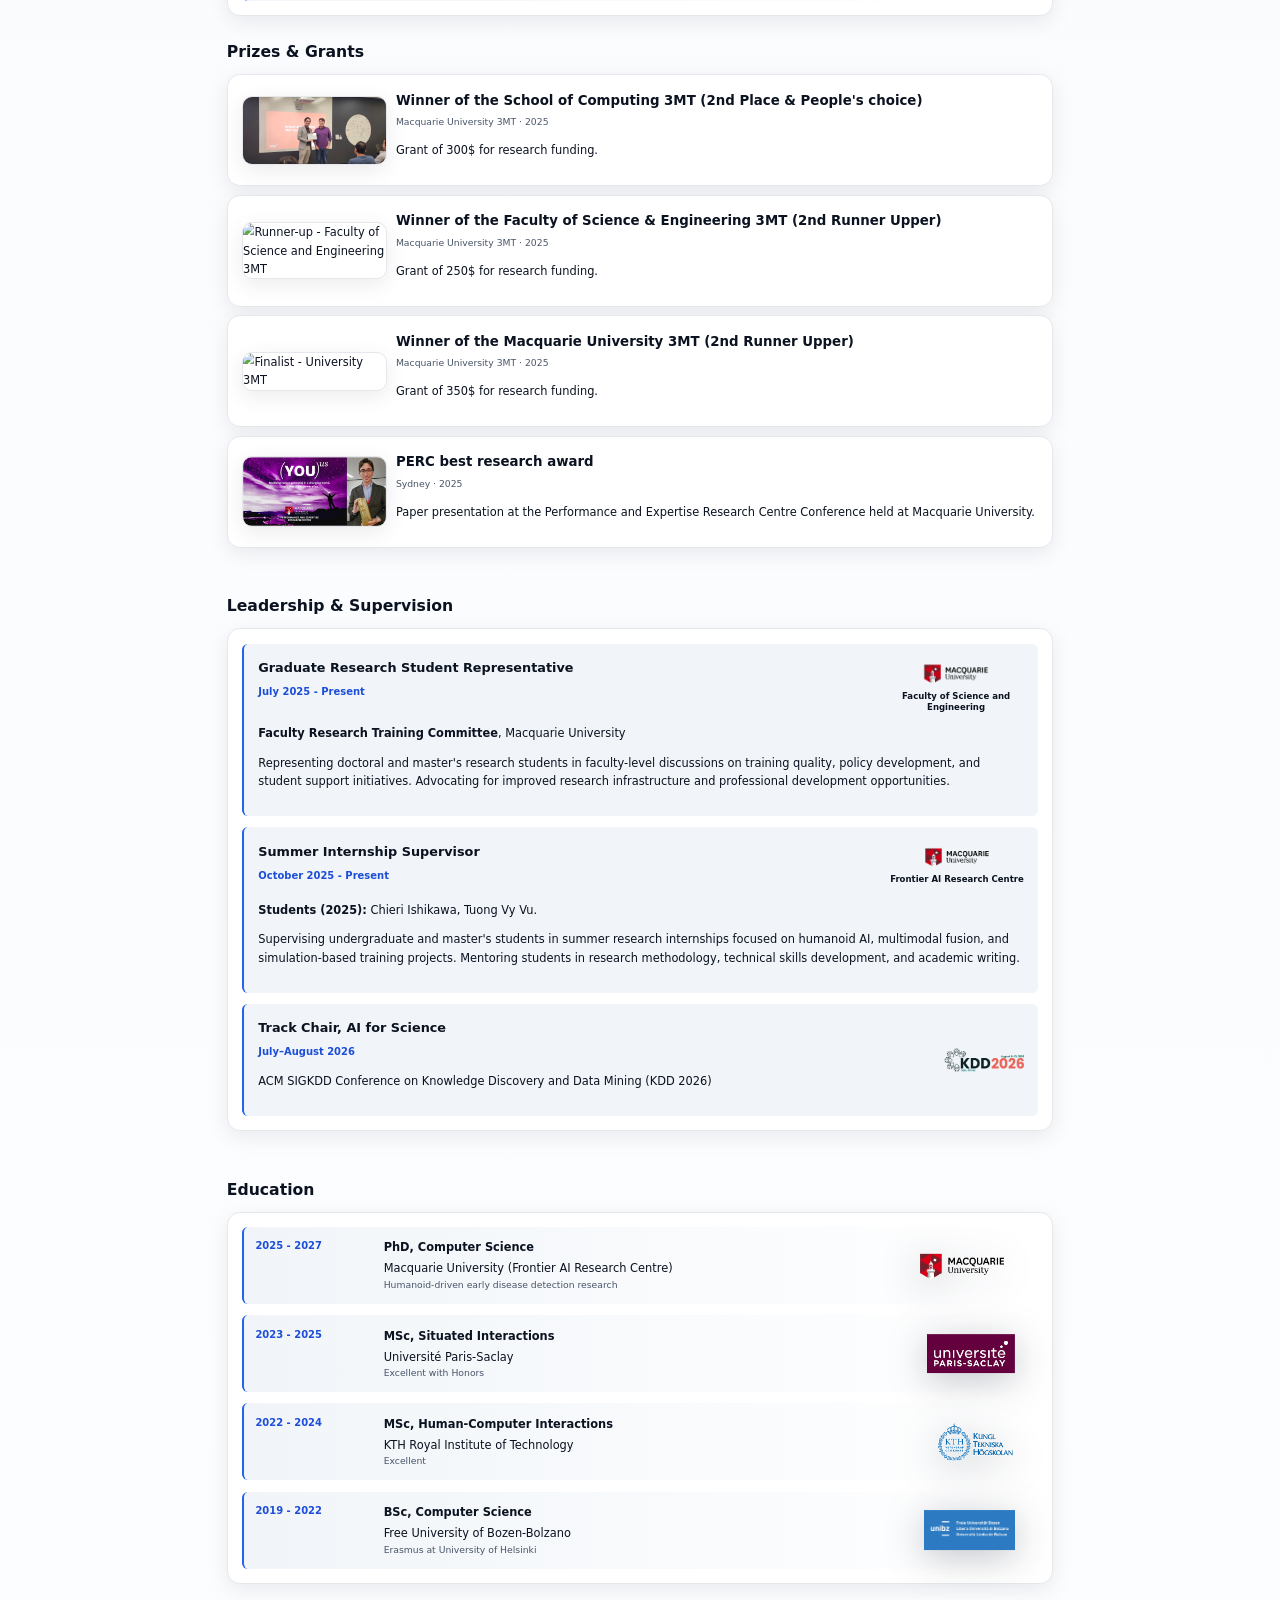
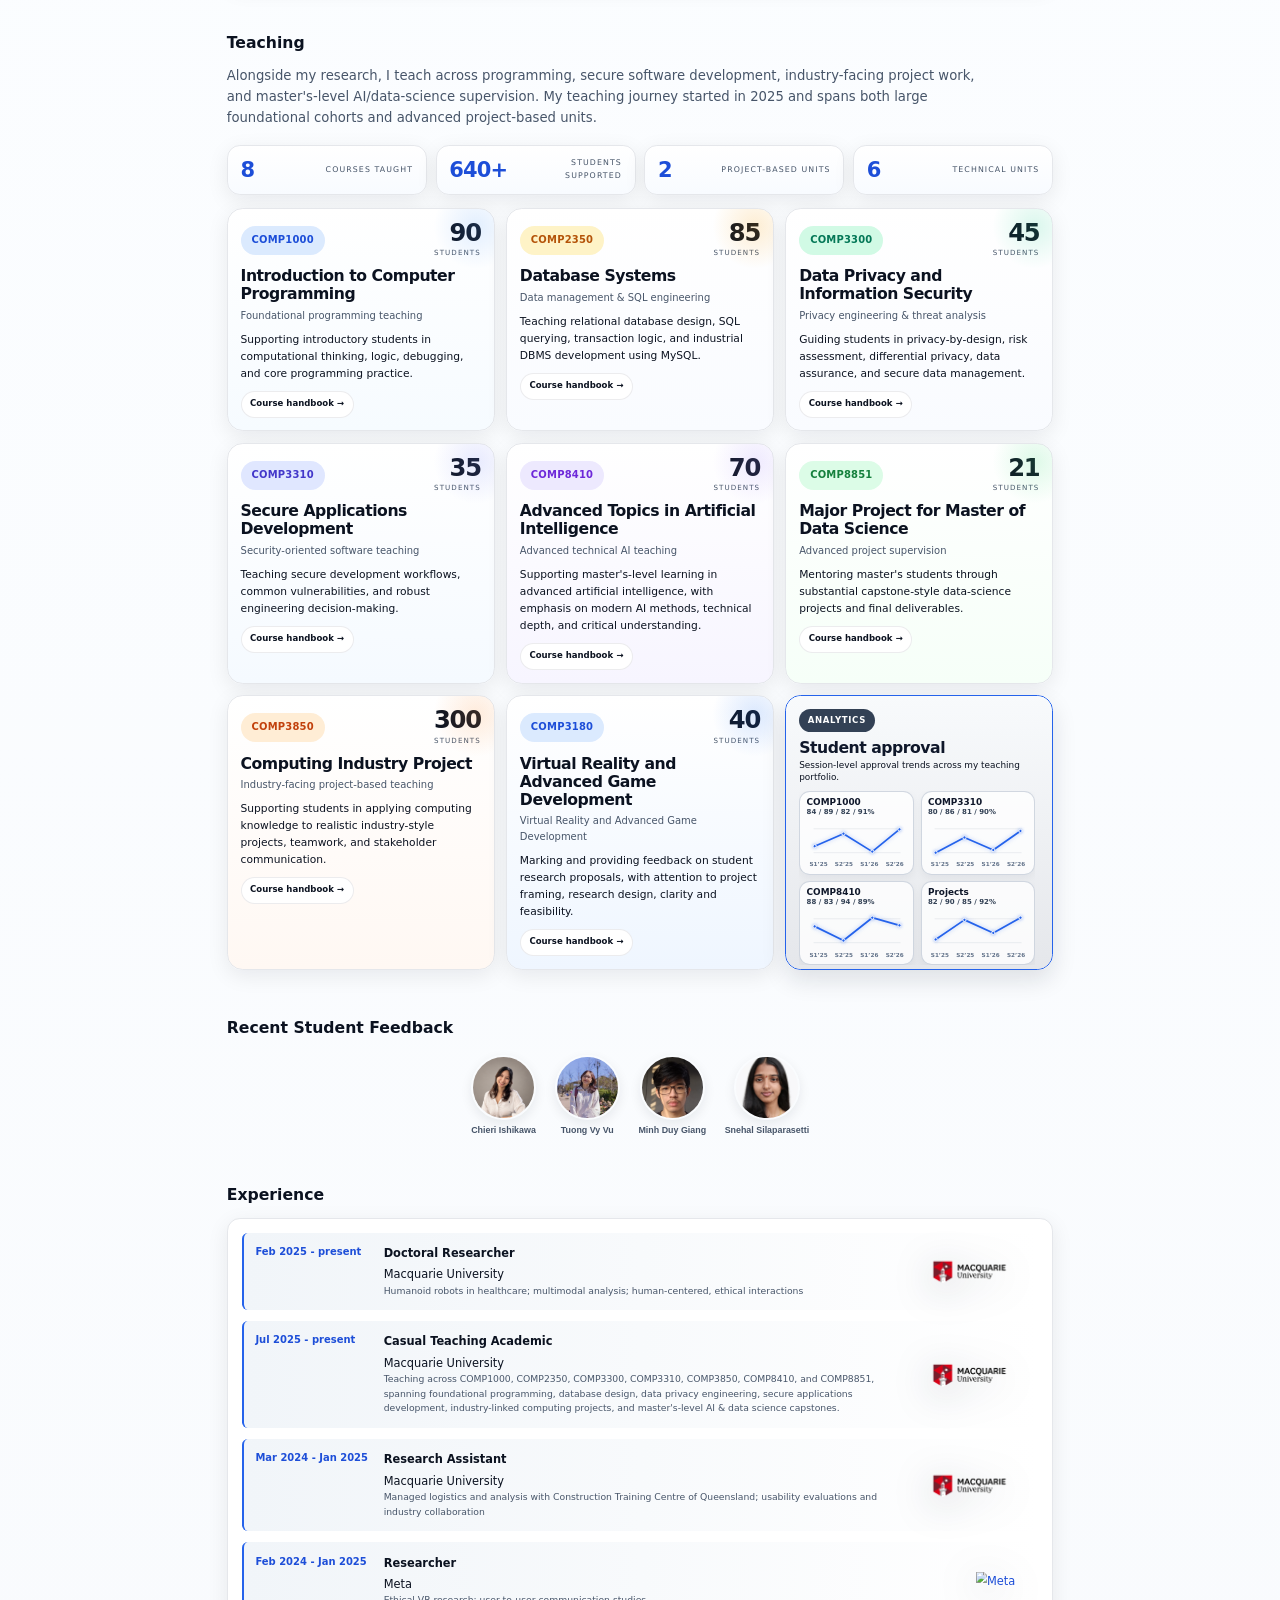
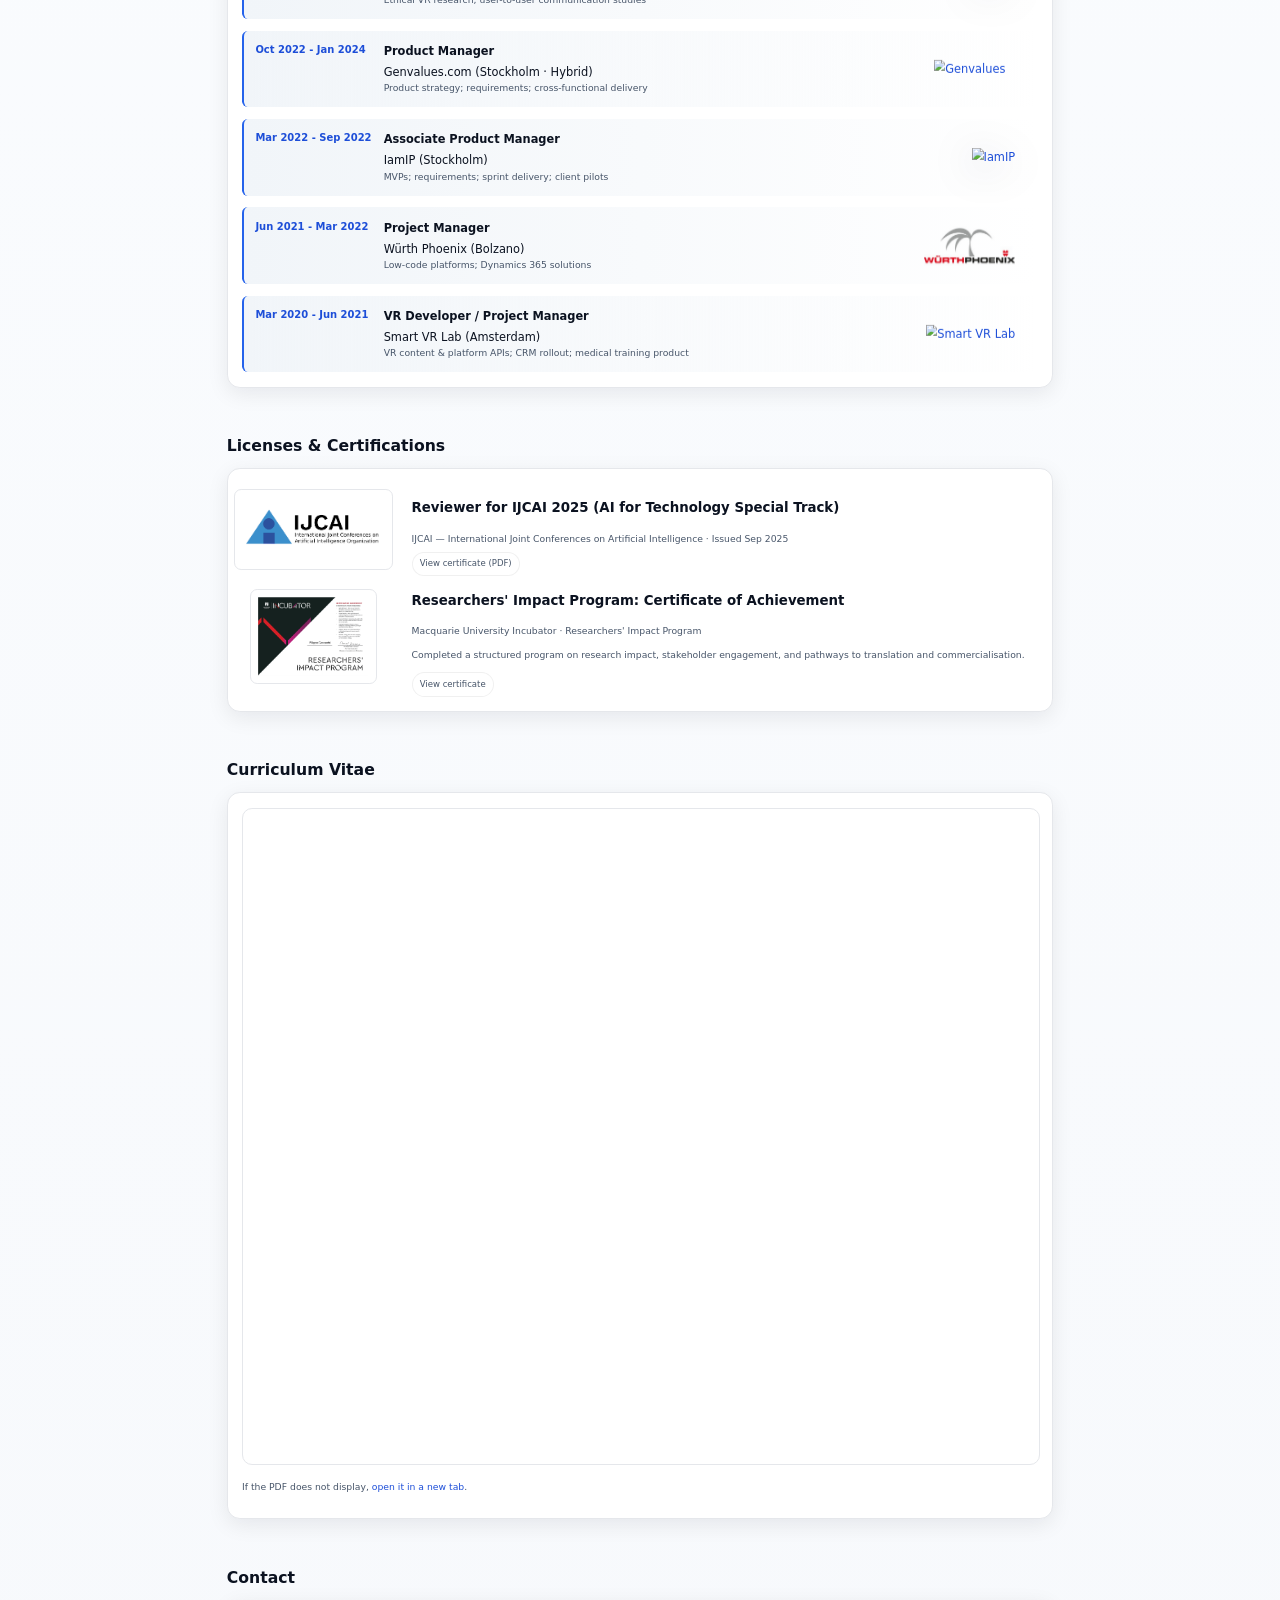
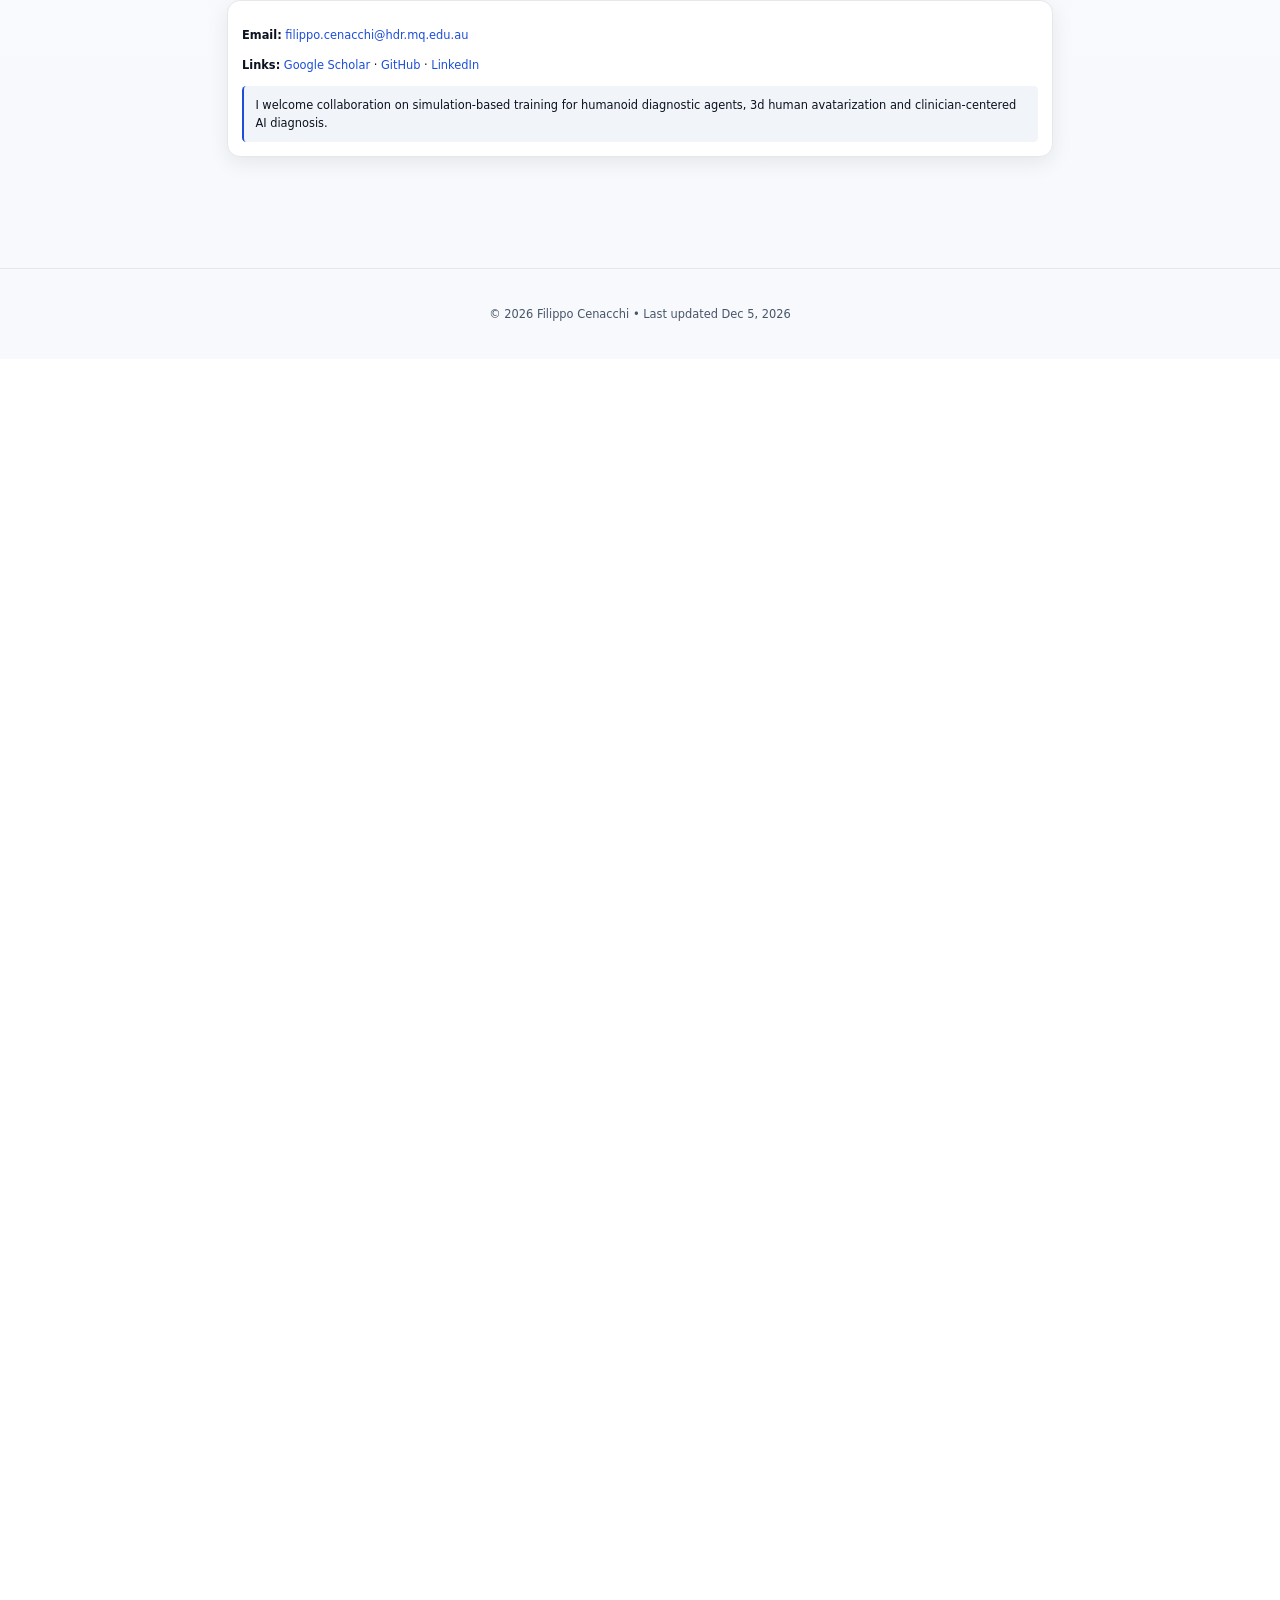
==== commit 928681c4: "Update profile counters to 35 citations and 2,240 followers" ====
--- a/index.html
+++ b/index.html
@@ -3653,7 +3653,7 @@
       <img class="avatar" src="headshot.jpg" width="1260" height="1882" alt="Portrait of Filippo Cenacchi">
 
       <div class="kvs hero-left-links" aria-label="Quick links">
-        <a class="pill profile-metric-link" href="https://scholar.google.com.au/citations?user=jkBG6hcAAAAJ&hl=en" target="_blank" rel="noopener" title="Google Scholar citations checked 12 November 2026">
+        <a class="pill profile-metric-link" href="https://scholar.google.com.au/citations?user=jkBG6hcAAAAJ&hl=en" target="_blank" rel="noopener" title="Google Scholar citations updated 17 November 2026">
           <span class="profile-metric-heading">
             <svg class="scholar-icon" viewBox="0 0 24 24" fill="none" xmlns="http://www.w3.org/2000/svg">
               <path d="M12 2L3 9L12 13L21 9L12 2Z" fill="#4285F4"/>
@@ -3661,15 +3661,15 @@
             </svg>
             <span>Google Scholar</span>
           </span>
-          <span class="profile-metric"><strong>34</strong><small>citations</small></span>
+          <span class="profile-metric"><strong>35</strong><small>citations</small></span>
         </a>
 
-        <a class="pill profile-metric-link" href="https://www.linkedin.com/in/filippo-cenacchi/" target="_blank" rel="noopener" title="LinkedIn followers checked 12 November 2026">
+        <a class="pill profile-metric-link" href="https://www.linkedin.com/in/filippo-cenacchi/" target="_blank" rel="noopener" title="LinkedIn followers updated 17 November 2026">
           <span class="profile-metric-heading">
             <span class="li-icon" aria-hidden="true"></span>
             <span>LinkedIn</span>
           </span>
-          <span class="profile-metric"><strong>20,071</strong><small>followers</small></span>
+          <span class="profile-metric"><strong>2,240</strong><small>followers</small></span>
         </a>
 
         <a class="pill" href="https://github.com/cenacchi2000" target="_blank" rel="noopener" title="GitHub">
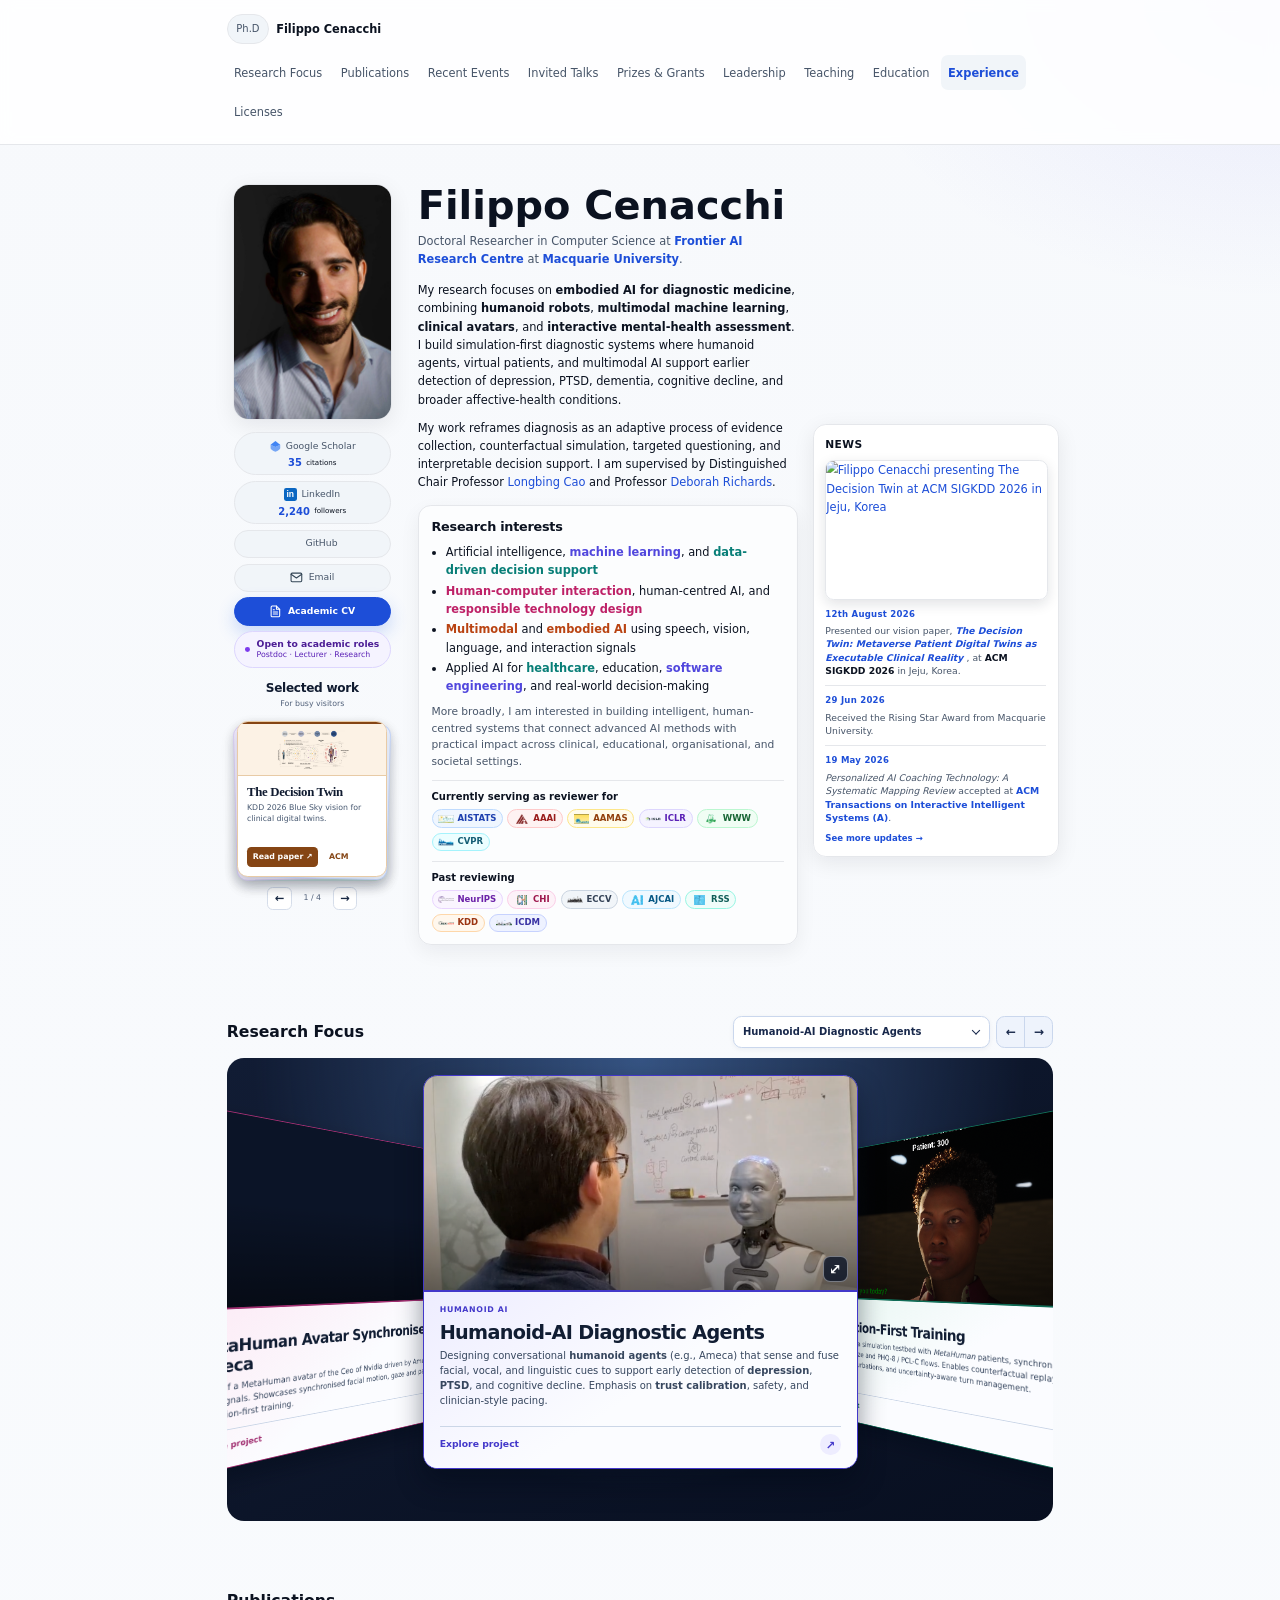
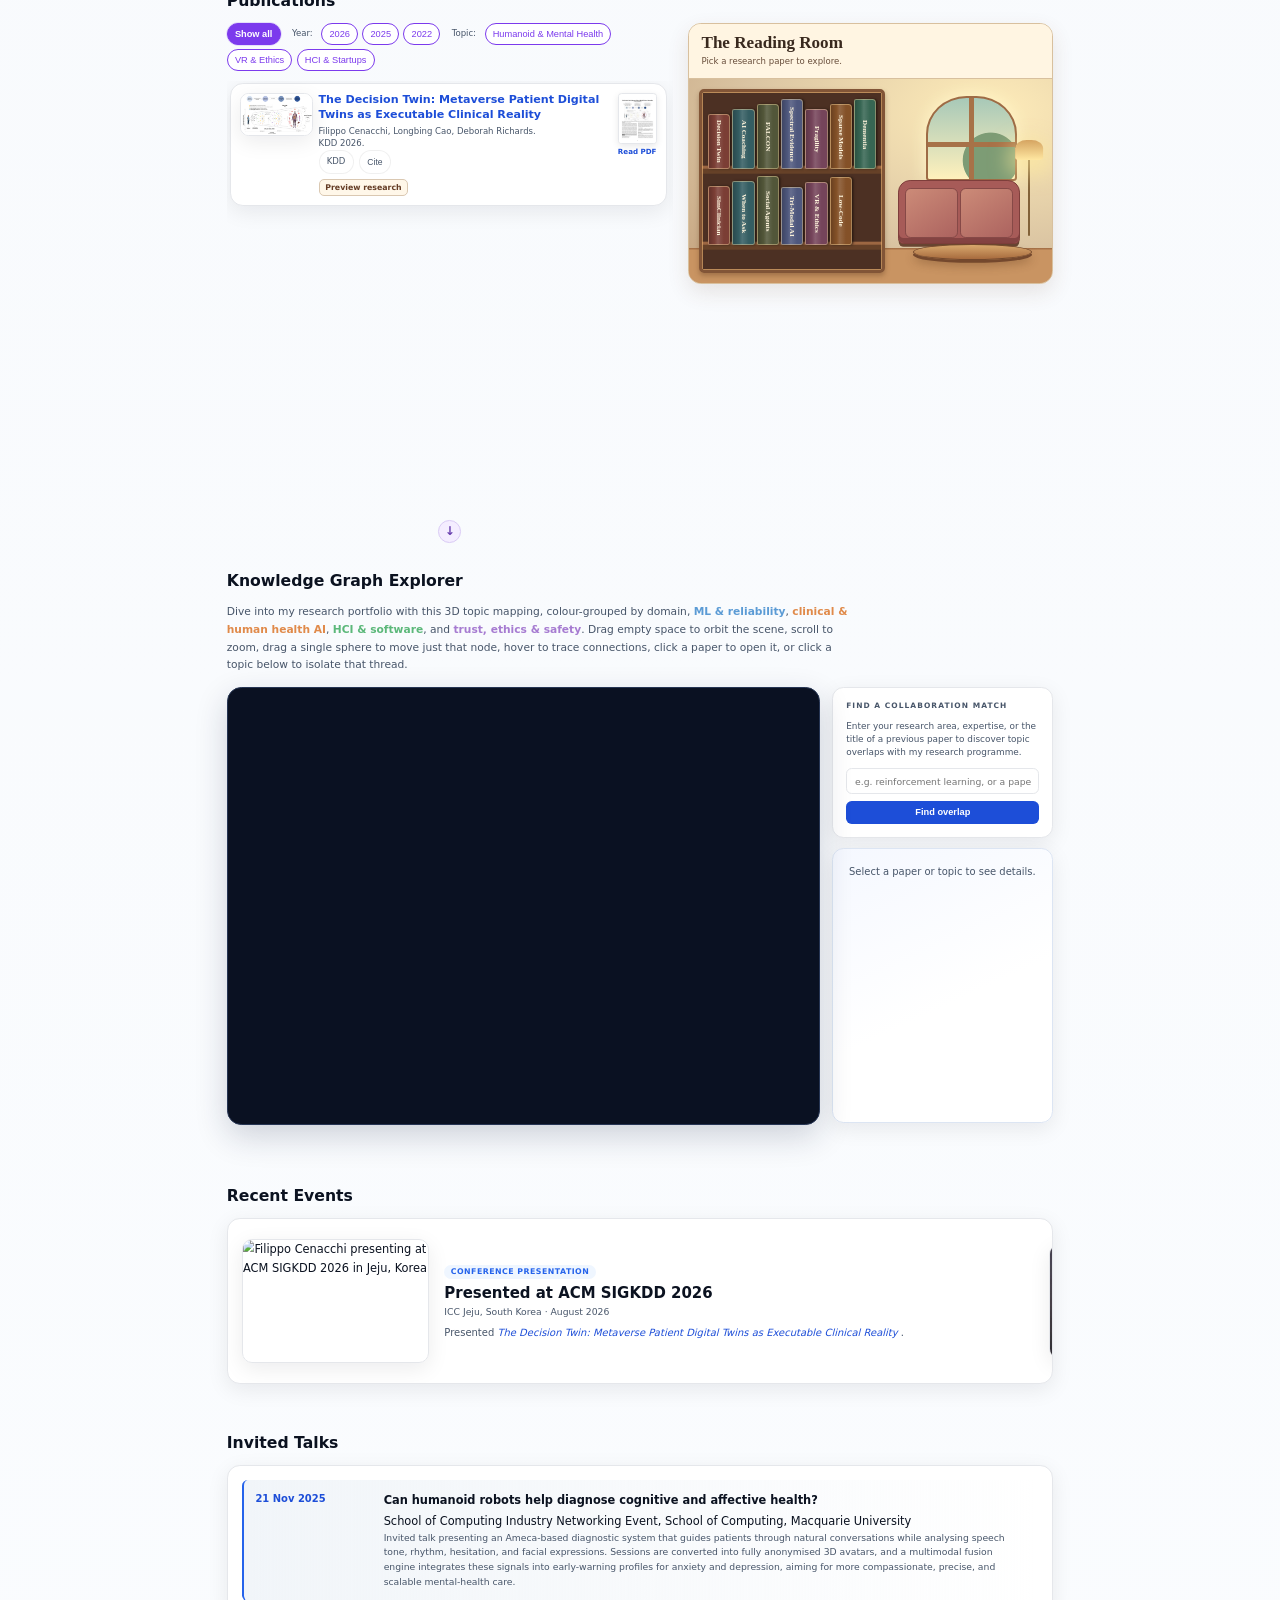
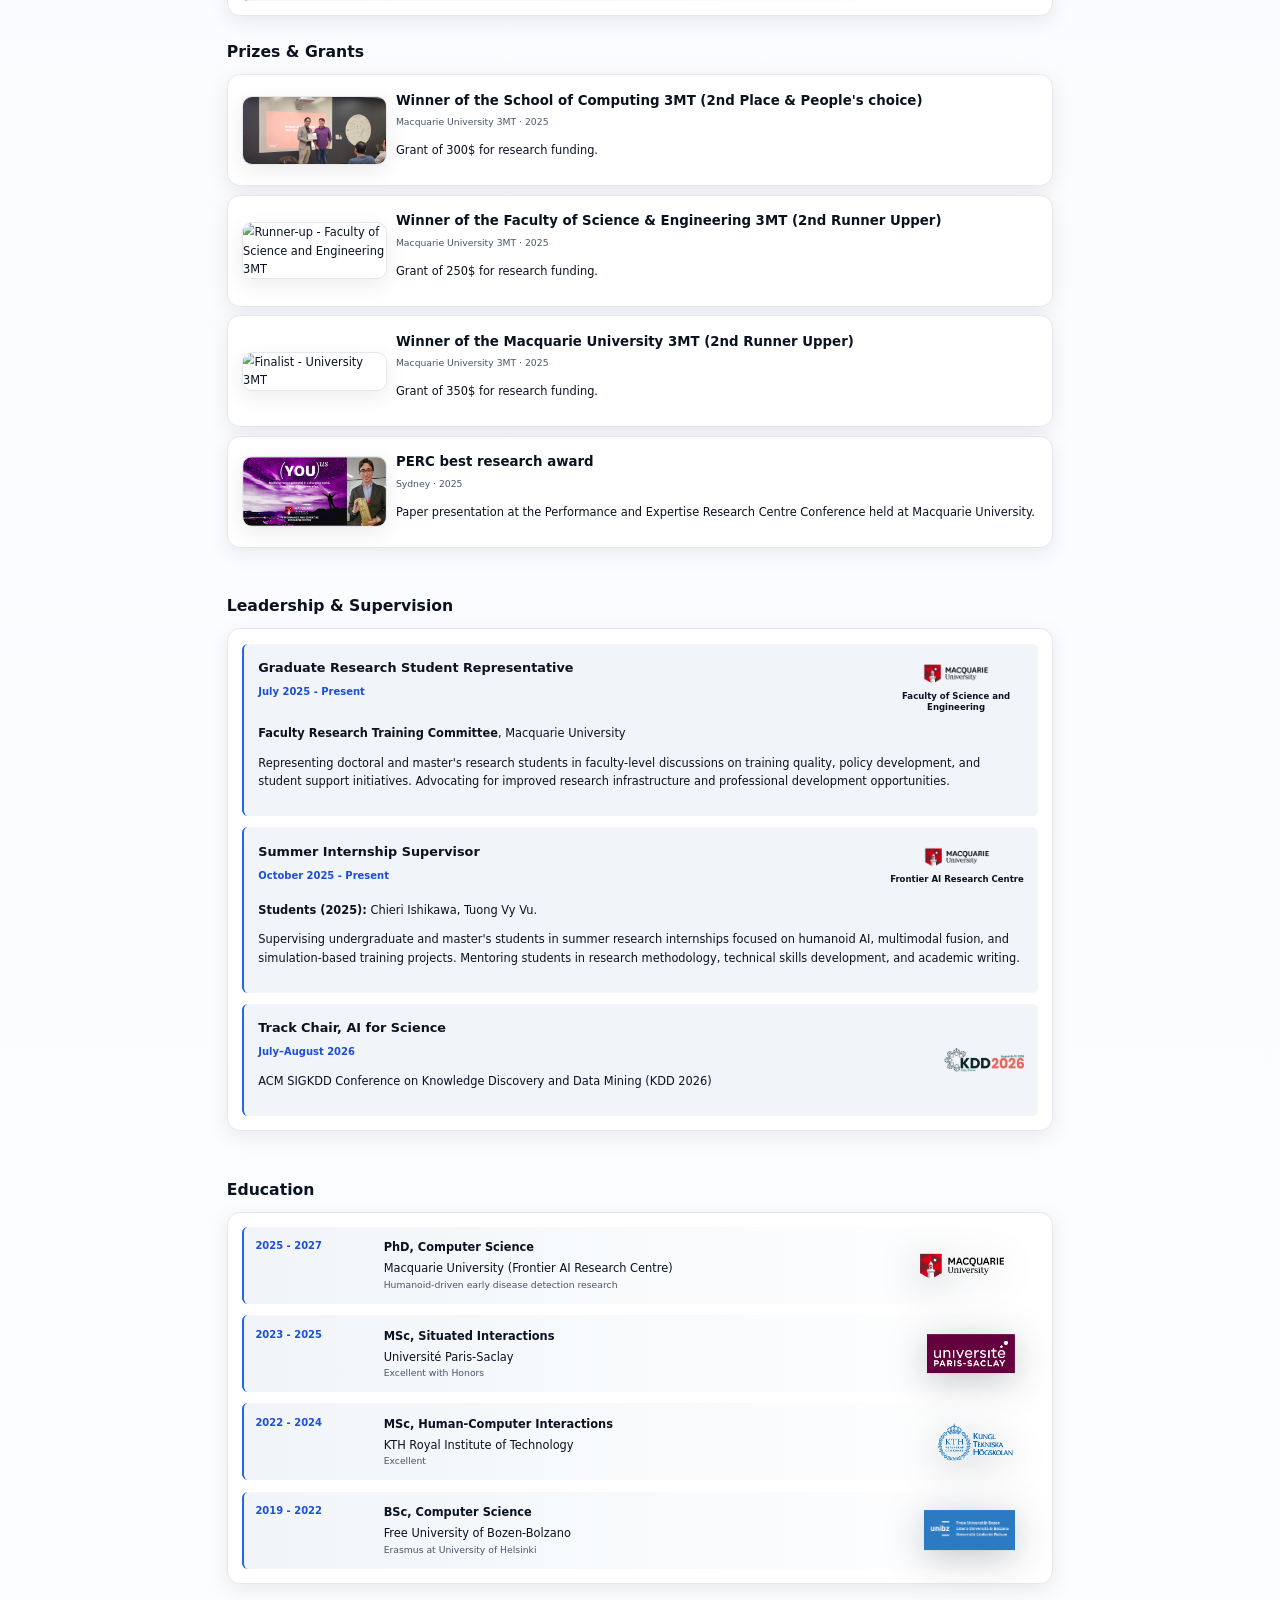
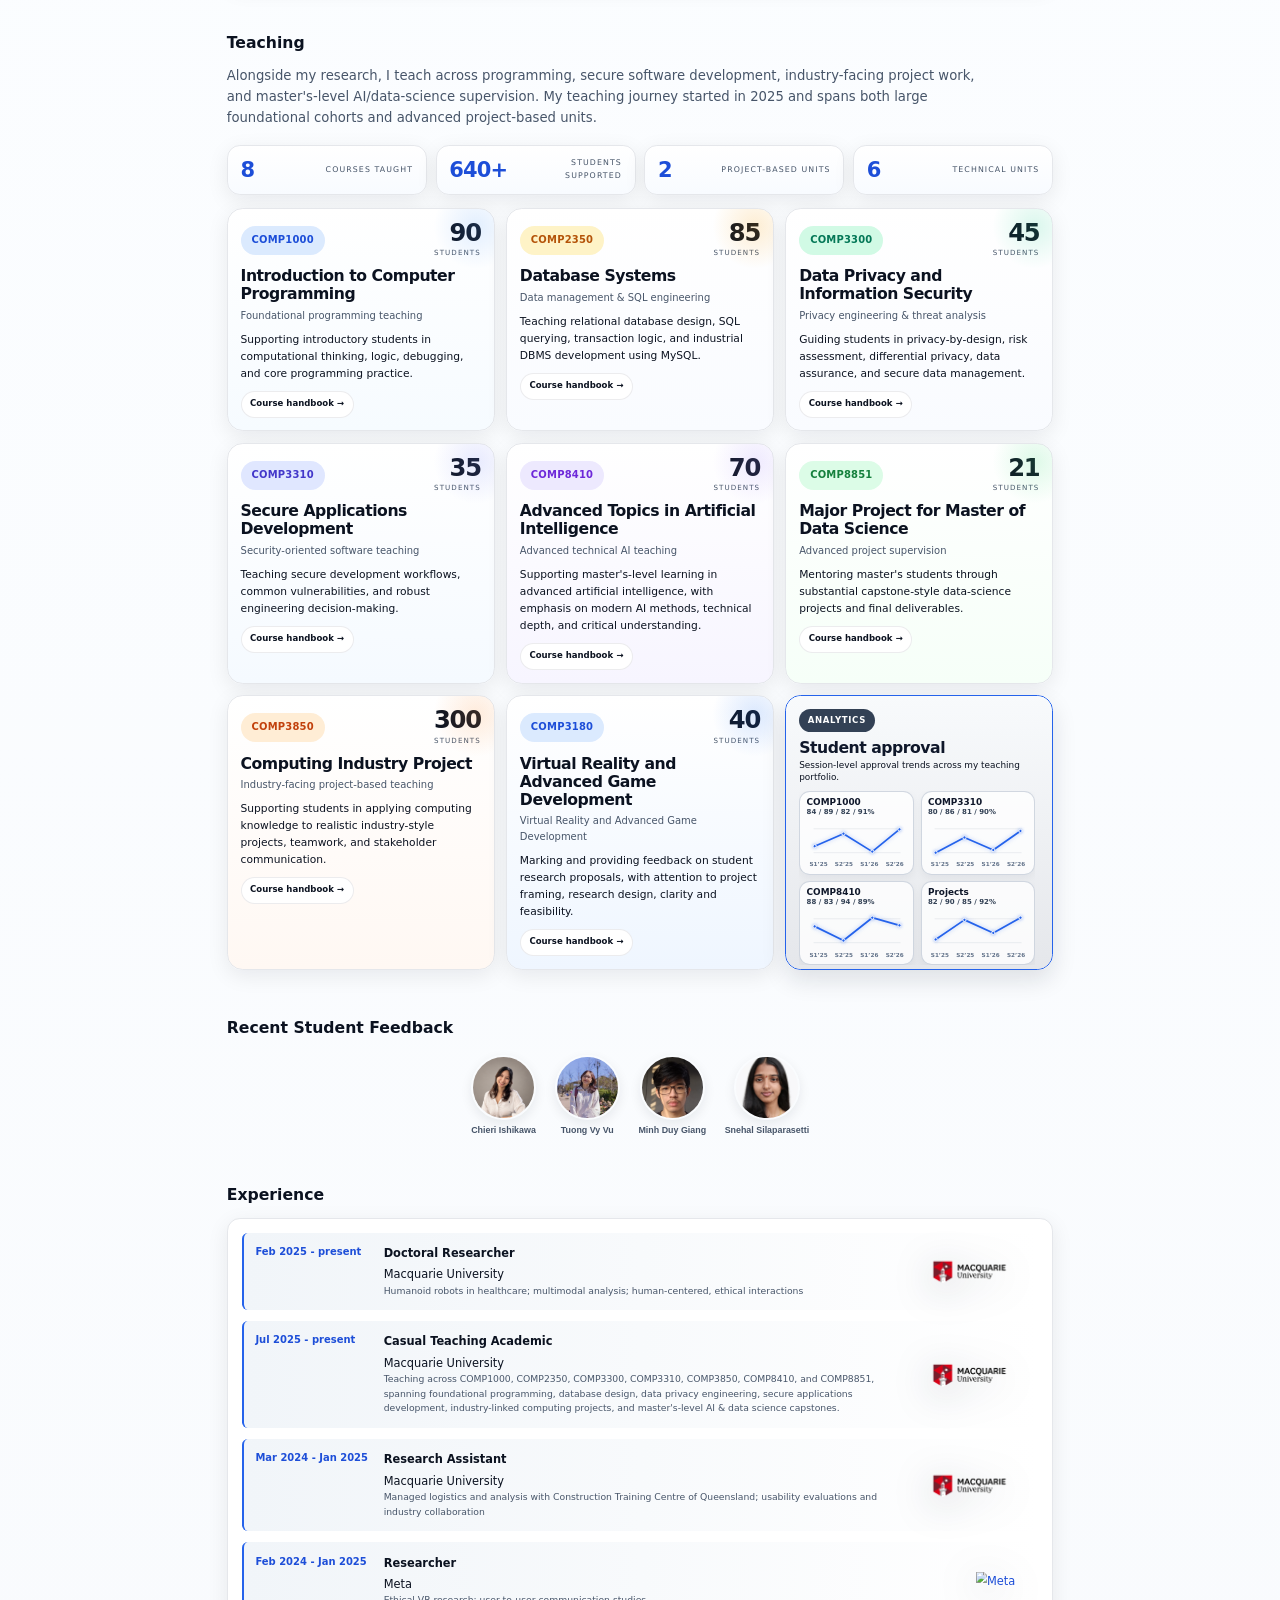
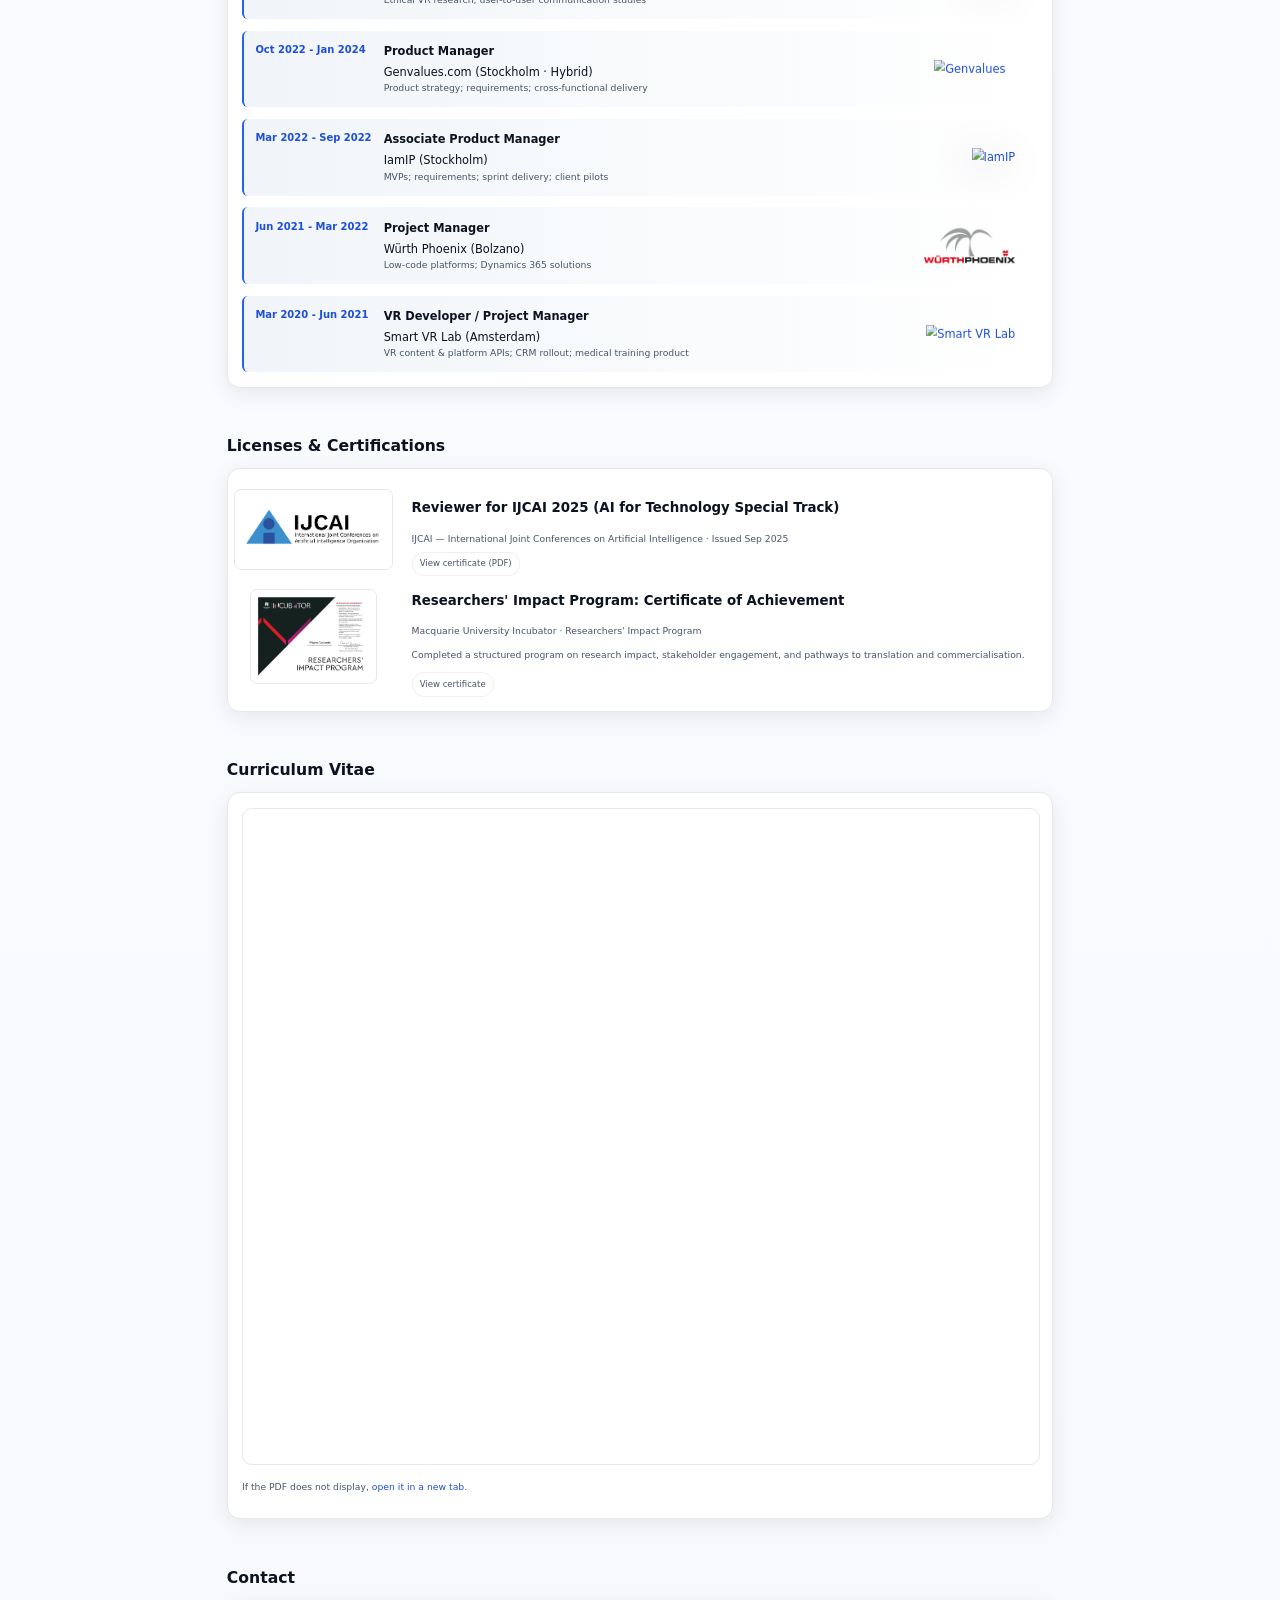
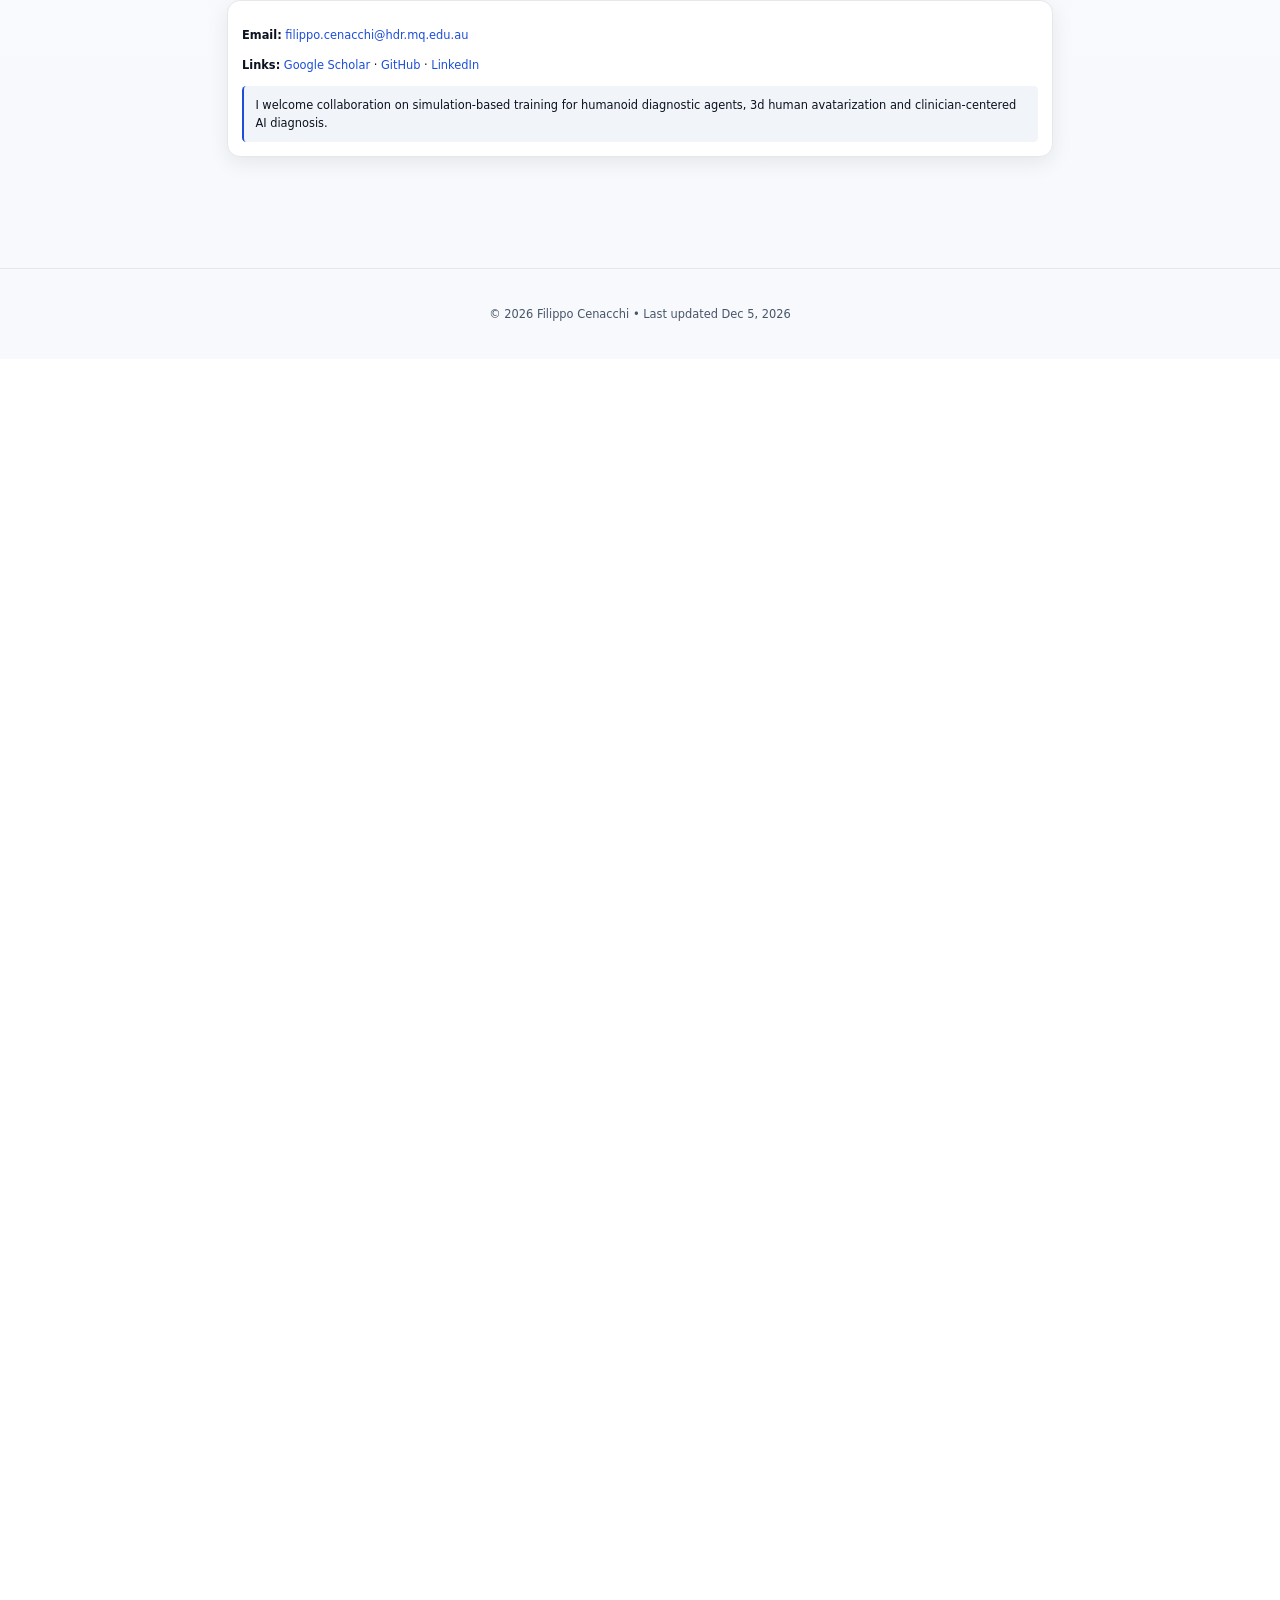
==== commit 2f8ad33f: "Fix Frontier AI Research Centre link in profile introduction" ====
--- a/index.html
+++ b/index.html
@@ -3762,7 +3762,7 @@
 
       <p class="subtitle">
         Doctoral Researcher in Computer Science at
-        <a href="https://www.mq.edu.au/research/research-centres-groups-and-facilities/centres/frontier-ai-research" target="_blank">
+        <a href="https://www.mq.edu.au/research/research-centres-institutes-and-initiatives/frontier-ai-research" target="_blank">
           <strong>Frontier AI Research Centre</strong>
         </a>
         at <a href="https://www.mq.edu.au/research" target="_blank"><strong>Macquarie University</strong></a>.
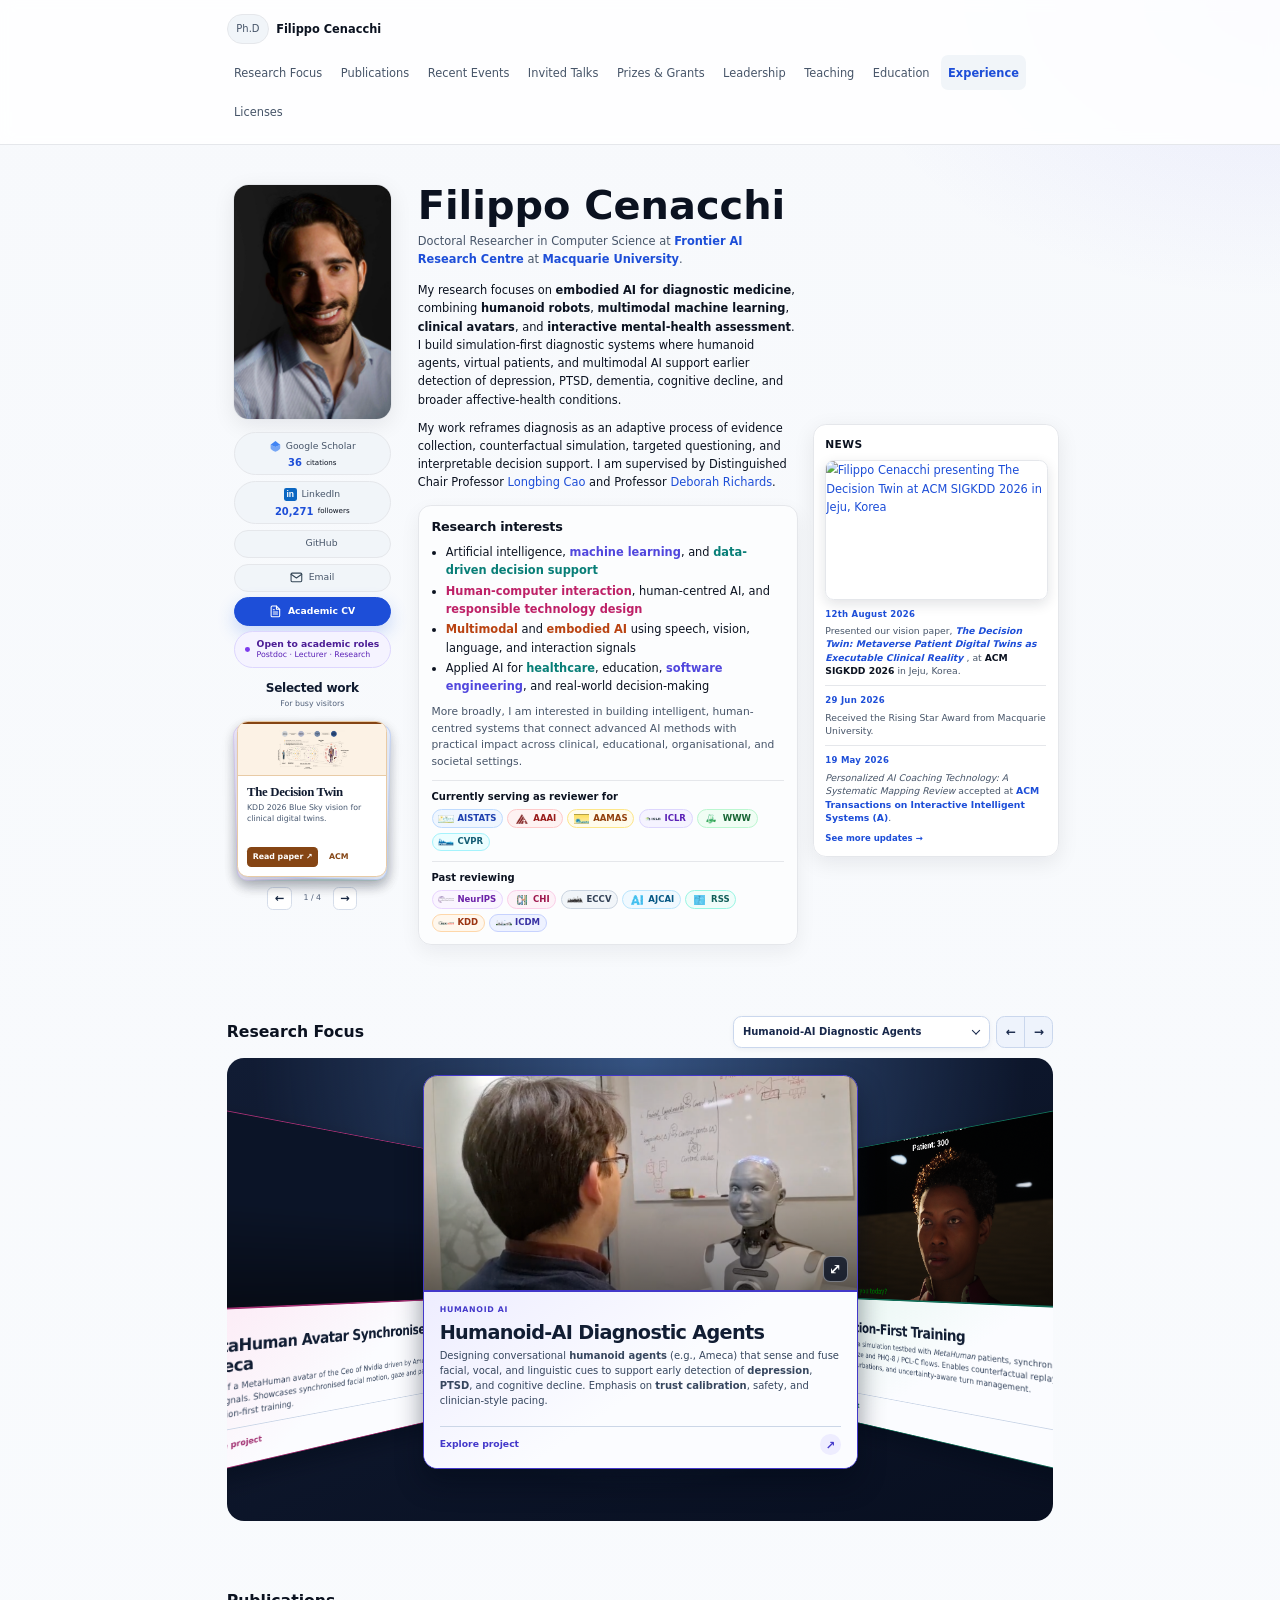
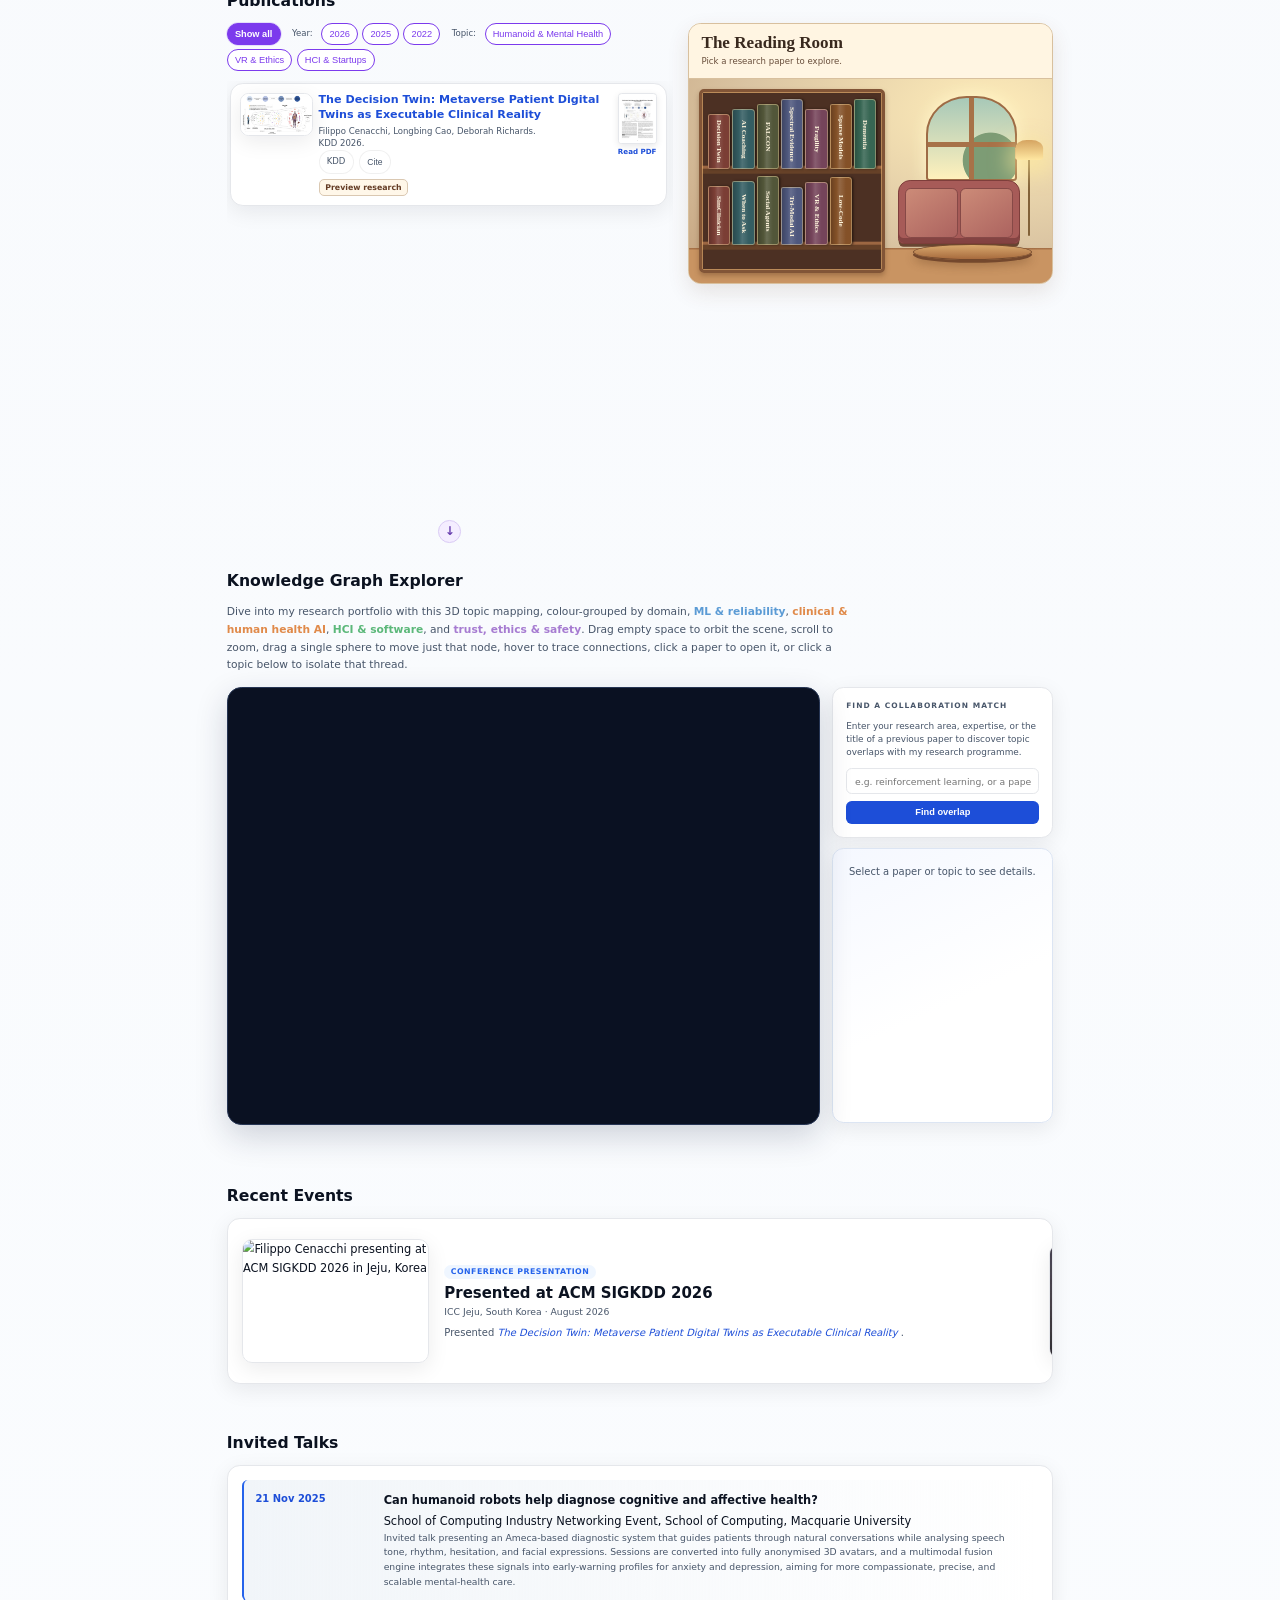
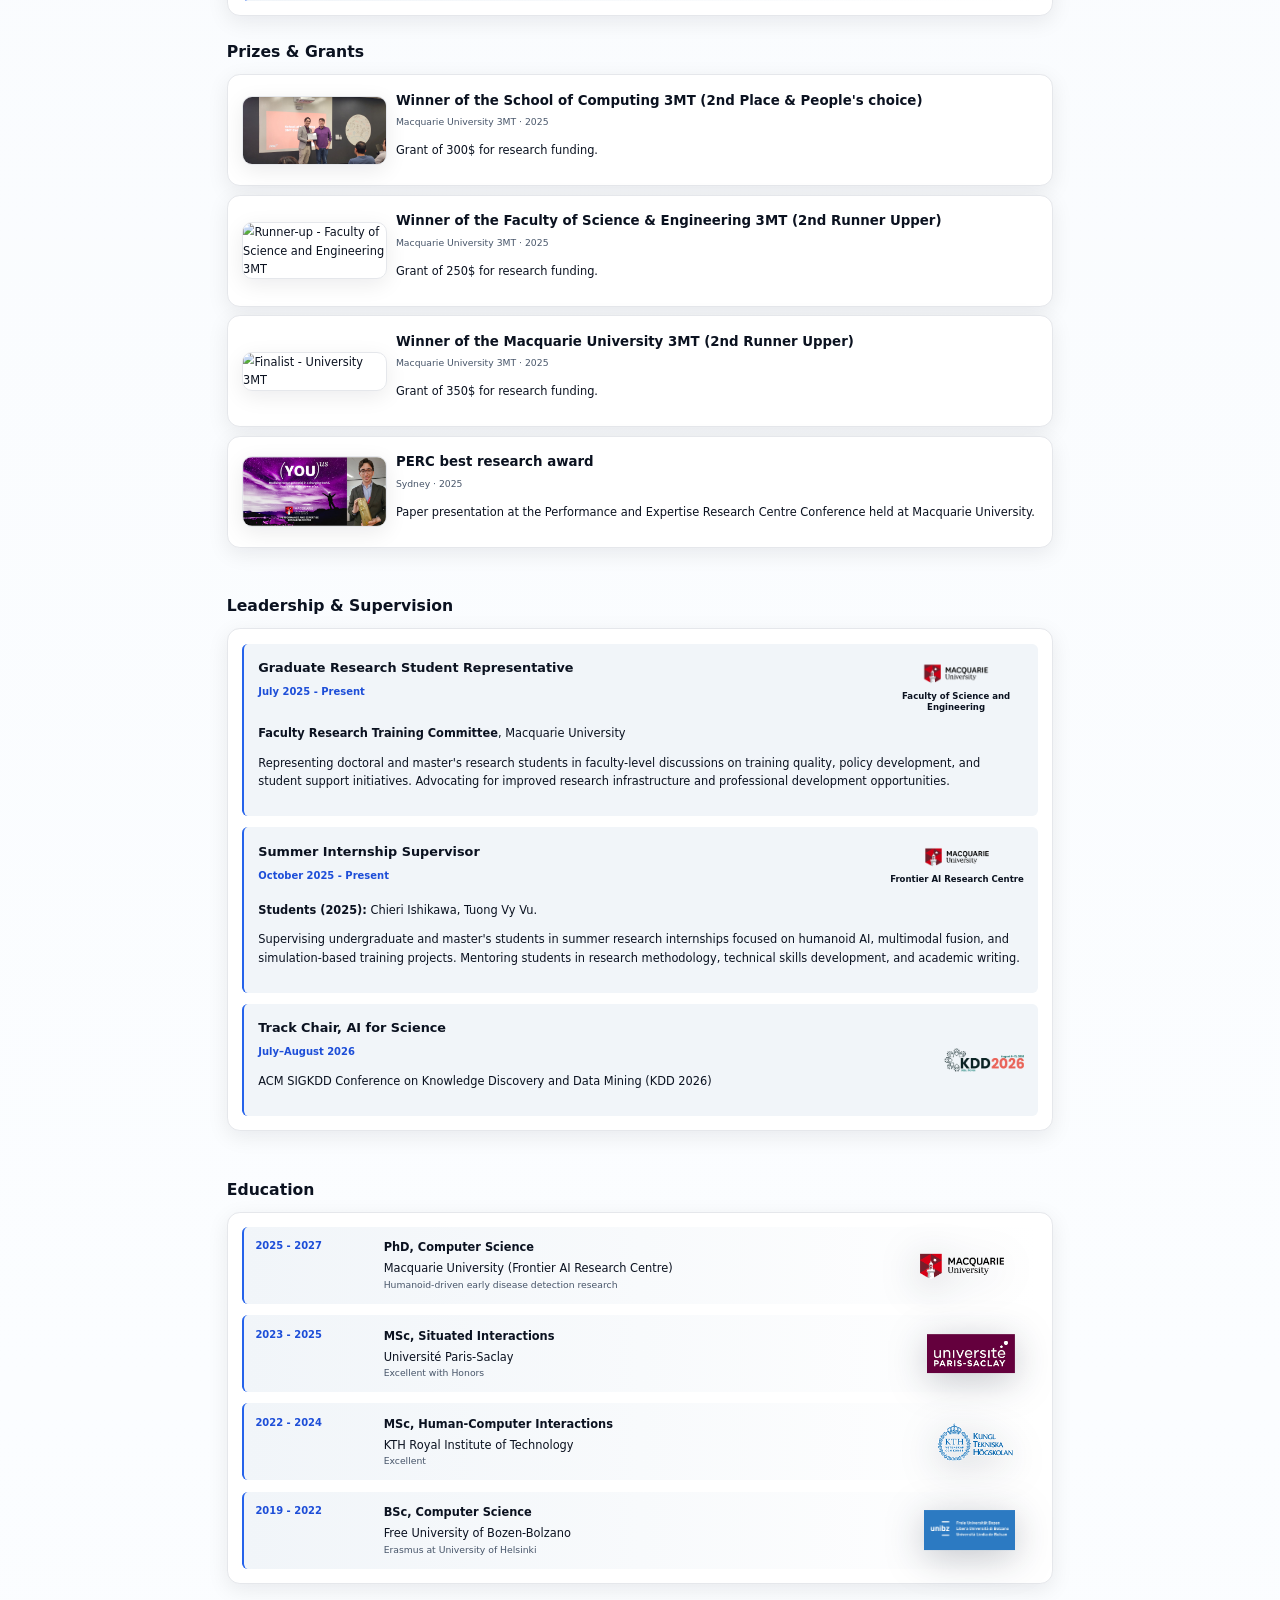
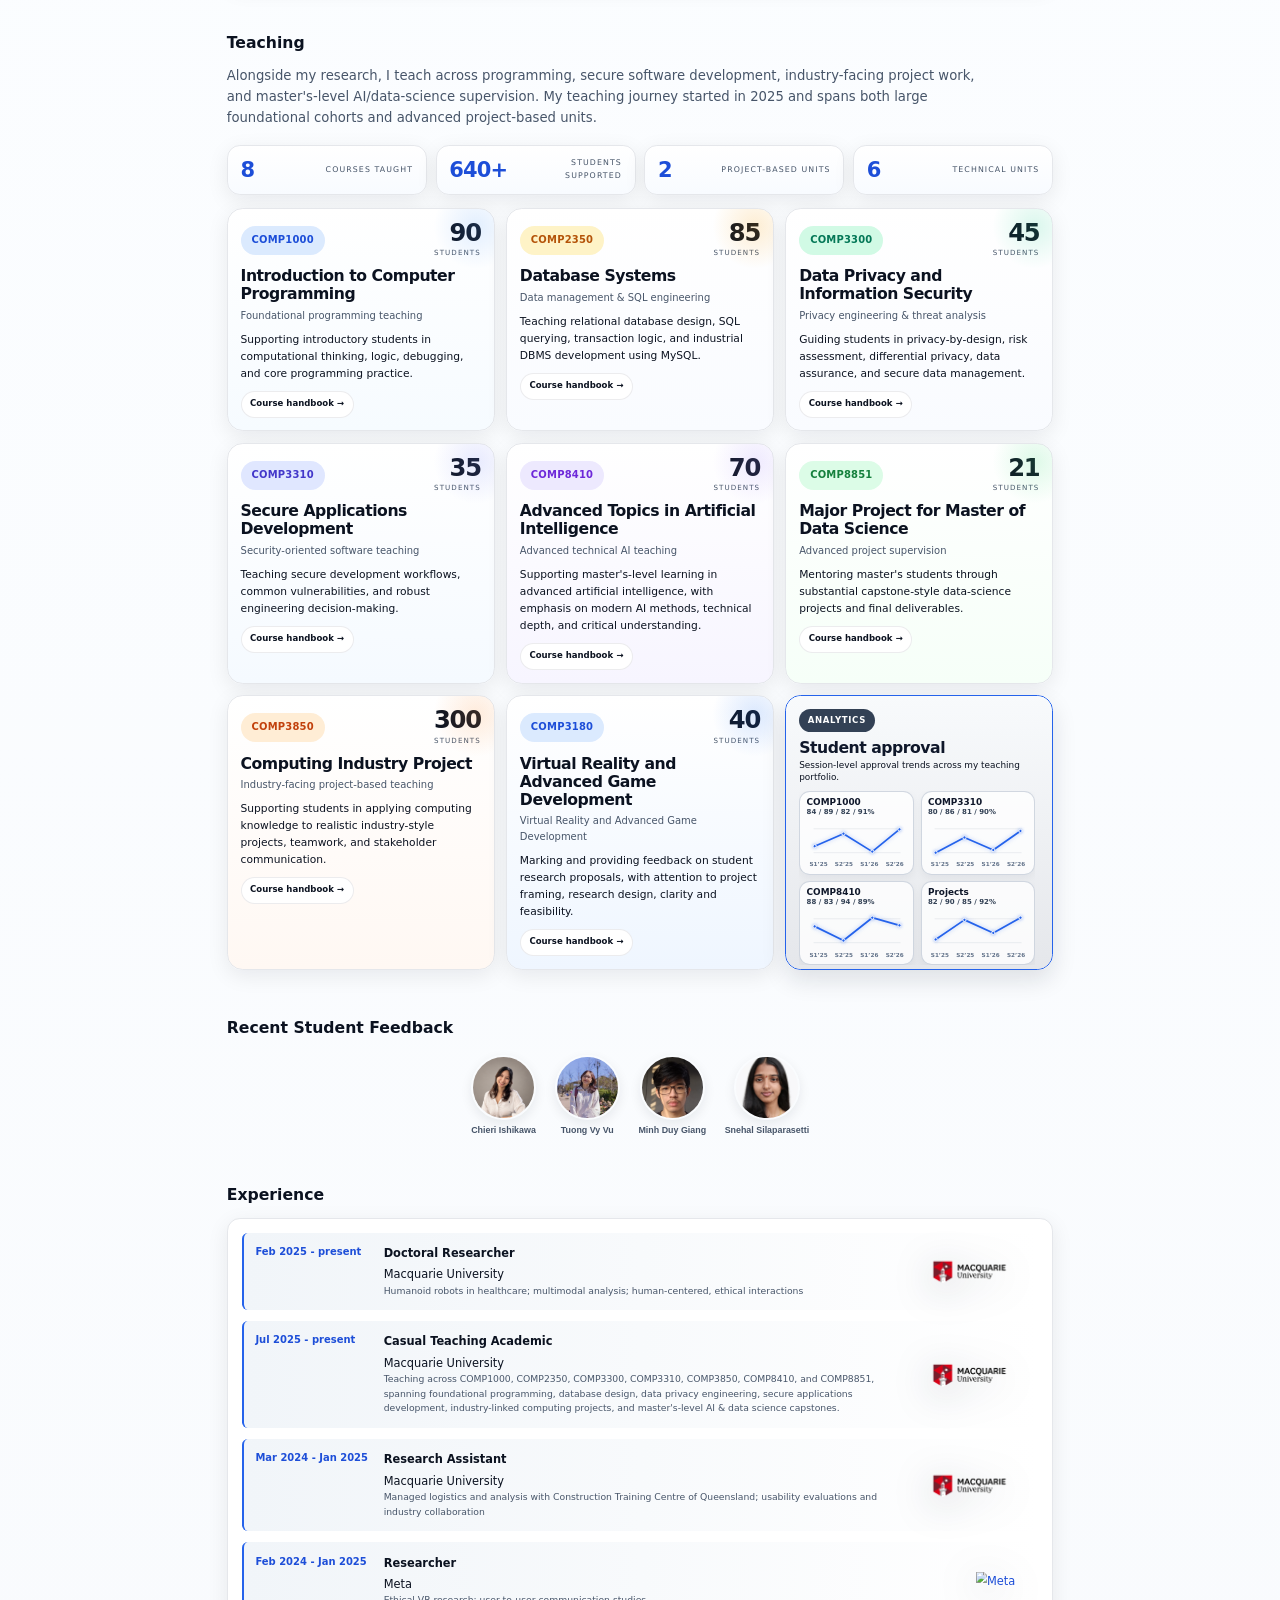
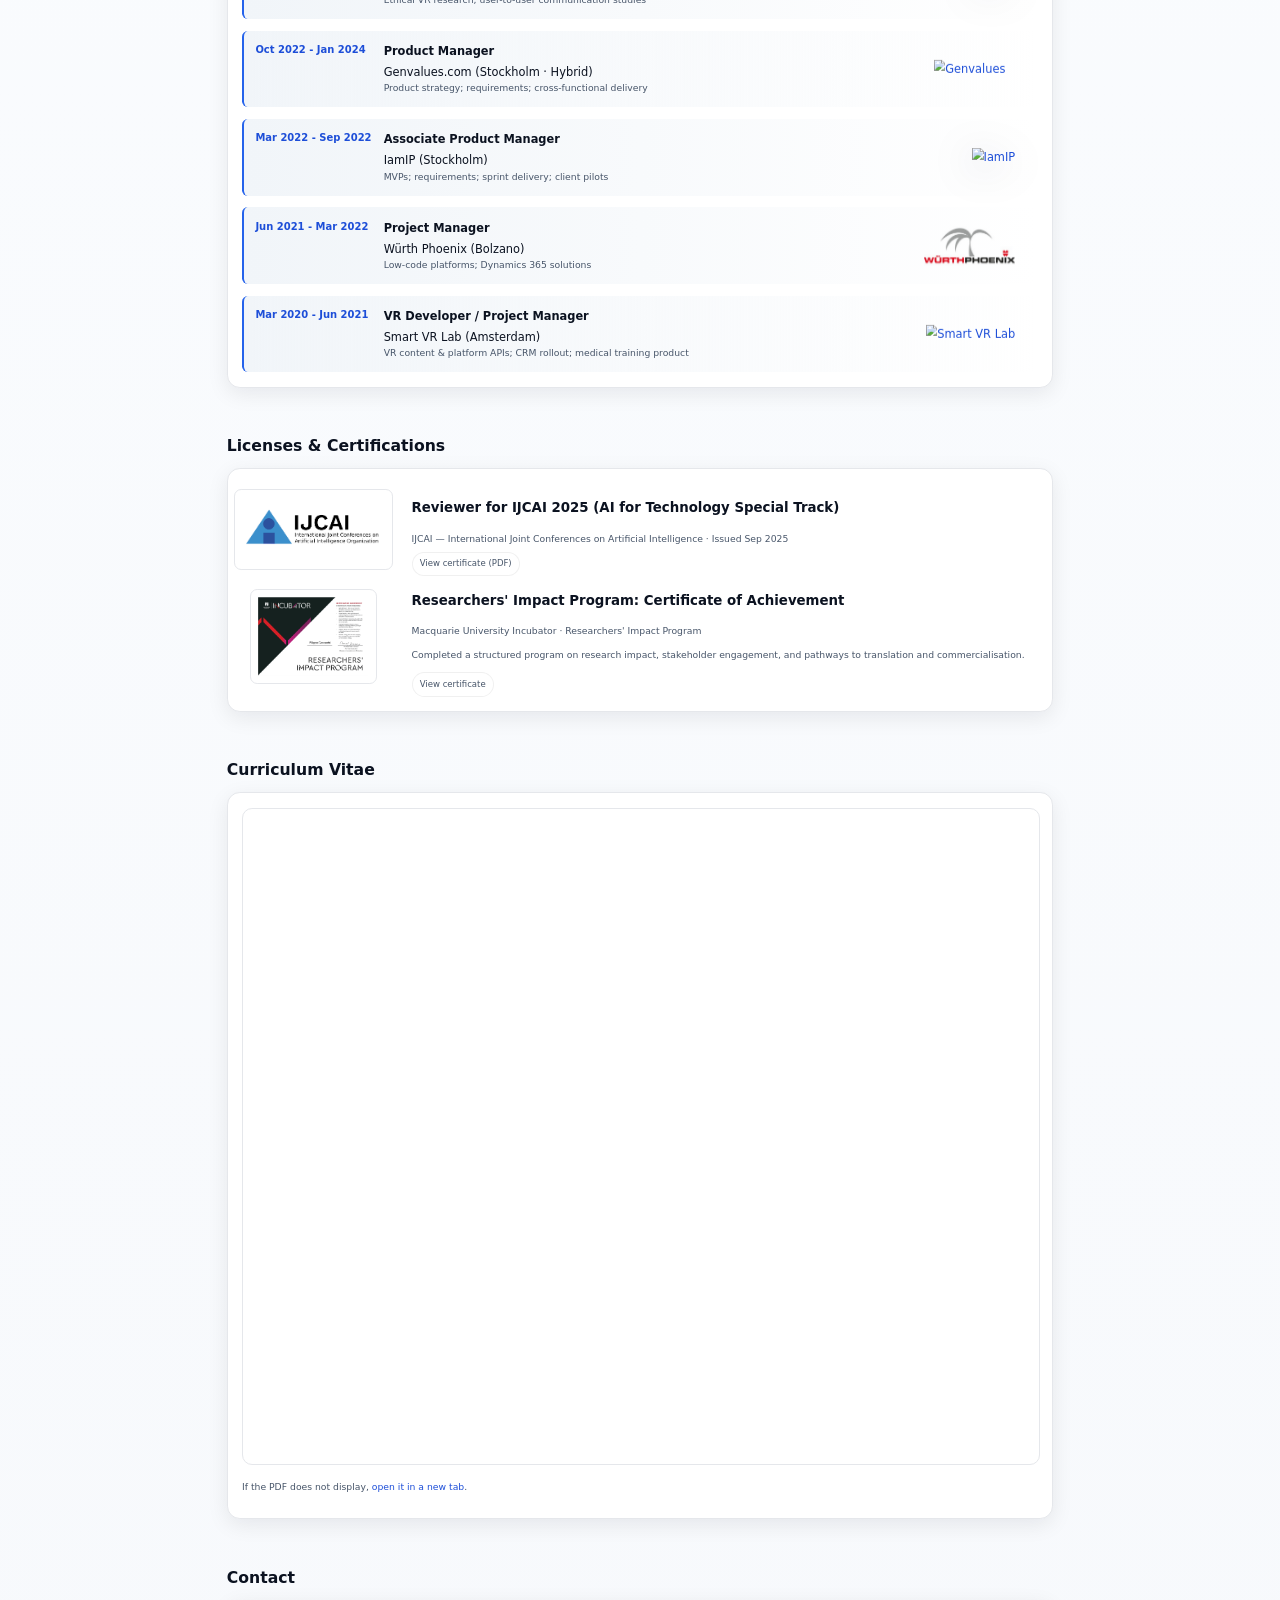
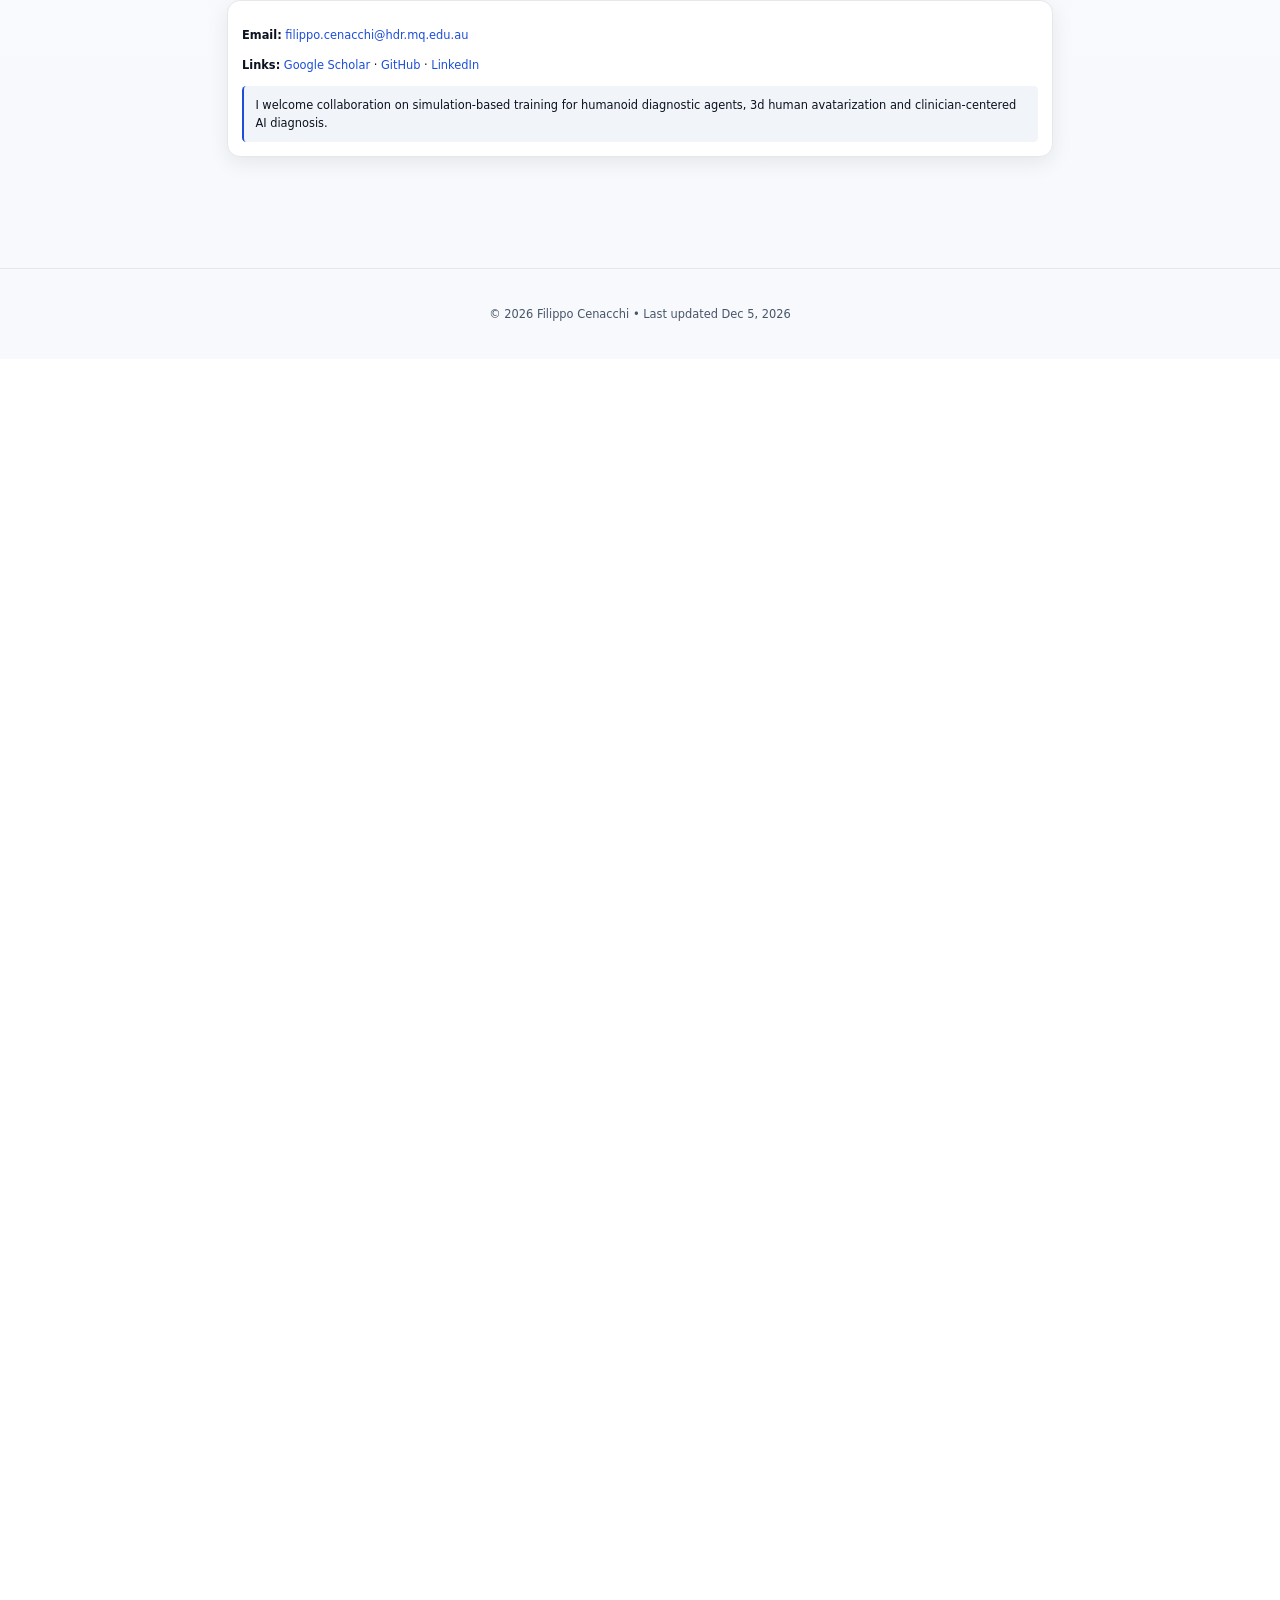
==== commit 8537cfa4: "Update profile metrics" ====
--- a/index.html
+++ b/index.html
@@ -3653,7 +3653,7 @@
       <img class="avatar" src="headshot.jpg" width="1260" height="1882" alt="Portrait of Filippo Cenacchi">
 
       <div class="kvs hero-left-links" aria-label="Quick links">
-        <a class="pill profile-metric-link" href="https://scholar.google.com.au/citations?user=jkBG6hcAAAAJ&hl=en" target="_blank" rel="noopener" title="Google Scholar citations updated 17 November 2026">
+        <a class="pill profile-metric-link" href="https://scholar.google.com.au/citations?user=jkBG6hcAAAAJ&hl=en" target="_blank" rel="noopener" title="Google Scholar citations updated 23 November 2026">
           <span class="profile-metric-heading">
             <svg class="scholar-icon" viewBox="0 0 24 24" fill="none" xmlns="http://www.w3.org/2000/svg">
               <path d="M12 2L3 9L12 13L21 9L12 2Z" fill="#4285F4"/>
@@ -3661,15 +3661,15 @@
             </svg>
             <span>Google Scholar</span>
           </span>
-          <span class="profile-metric"><strong>35</strong><small>citations</small></span>
+          <span class="profile-metric"><strong>36</strong><small>citations</small></span>
         </a>
 
-        <a class="pill profile-metric-link" href="https://www.linkedin.com/in/filippo-cenacchi/" target="_blank" rel="noopener" title="LinkedIn followers updated 17 November 2026">
+        <a class="pill profile-metric-link" href="https://www.linkedin.com/in/filippo-cenacchi/" target="_blank" rel="noopener" title="LinkedIn followers updated 23 November 2026">
           <span class="profile-metric-heading">
             <span class="li-icon" aria-hidden="true"></span>
             <span>LinkedIn</span>
           </span>
-          <span class="profile-metric"><strong>2,240</strong><small>followers</small></span>
+          <span class="profile-metric"><strong>20,271</strong><small>followers</small></span>
         </a>
 
         <a class="pill" href="https://github.com/cenacchi2000" target="_blank" rel="noopener" title="GitHub">
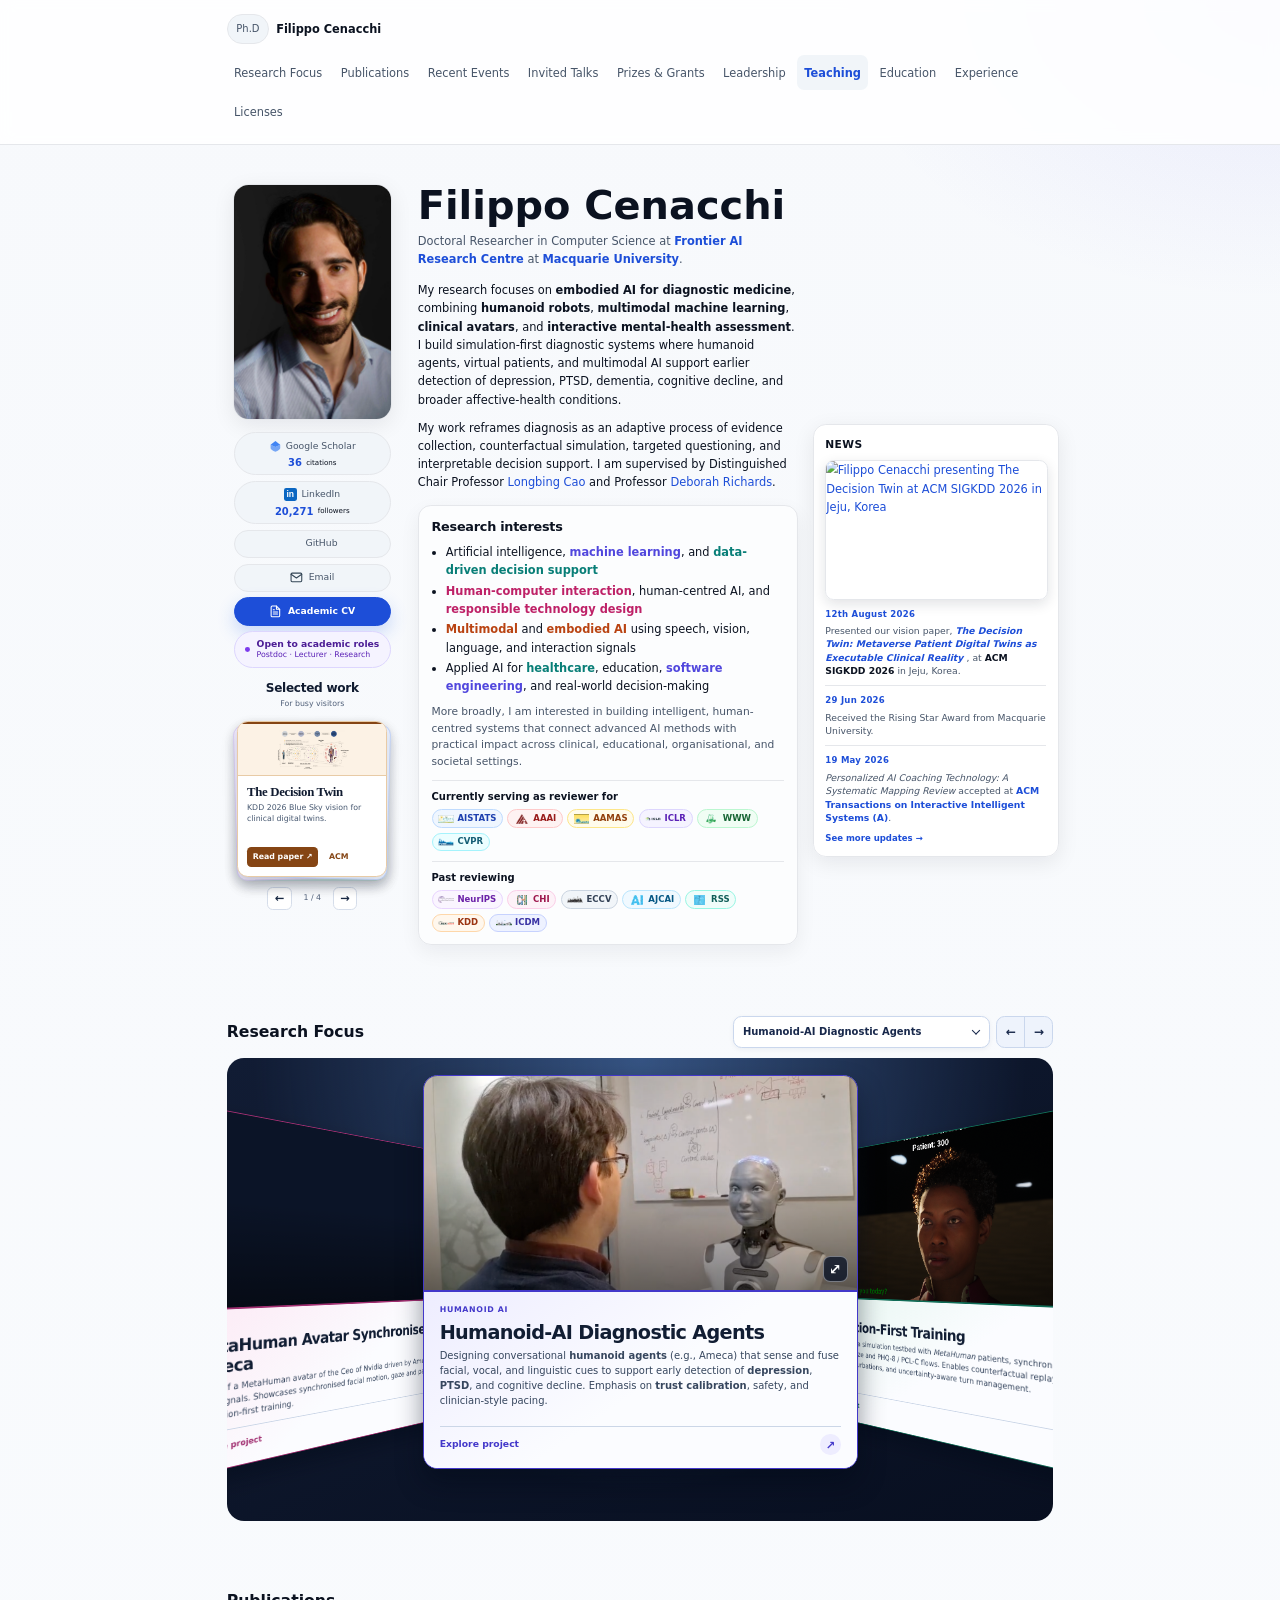
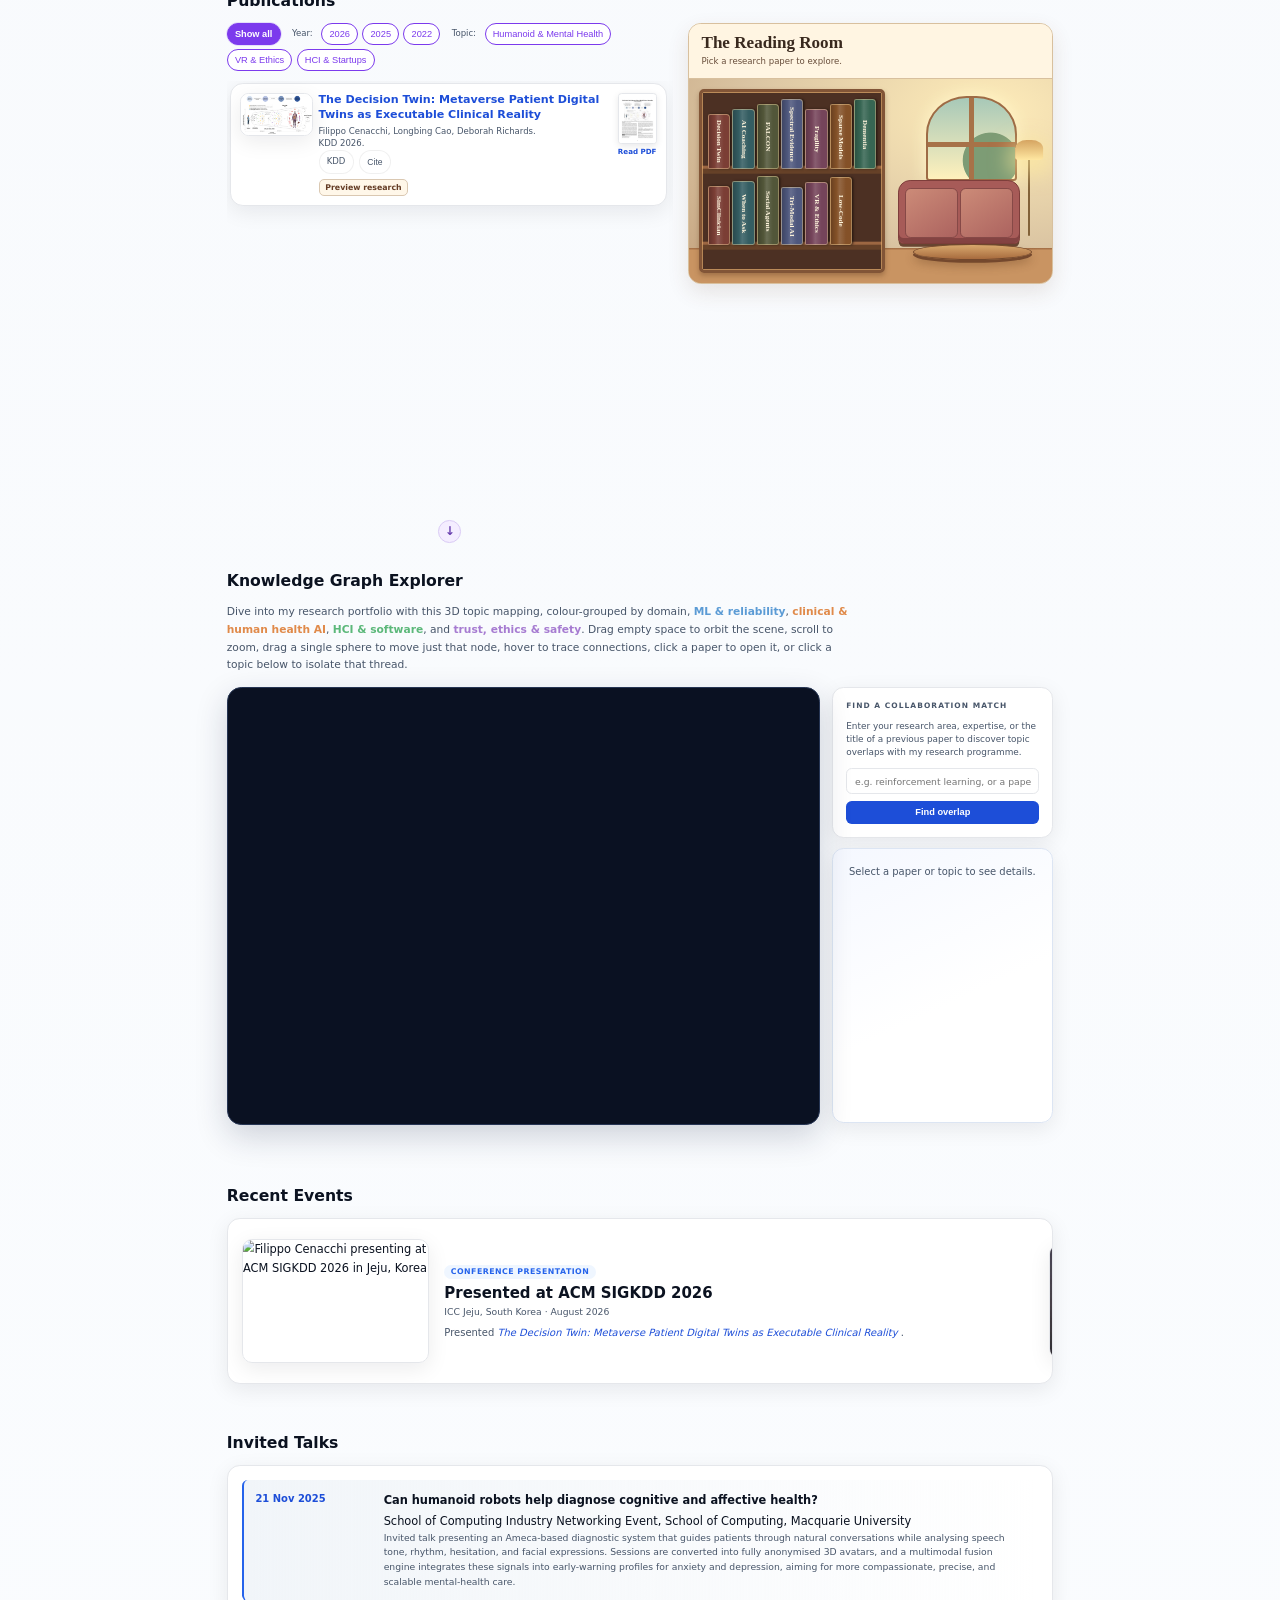
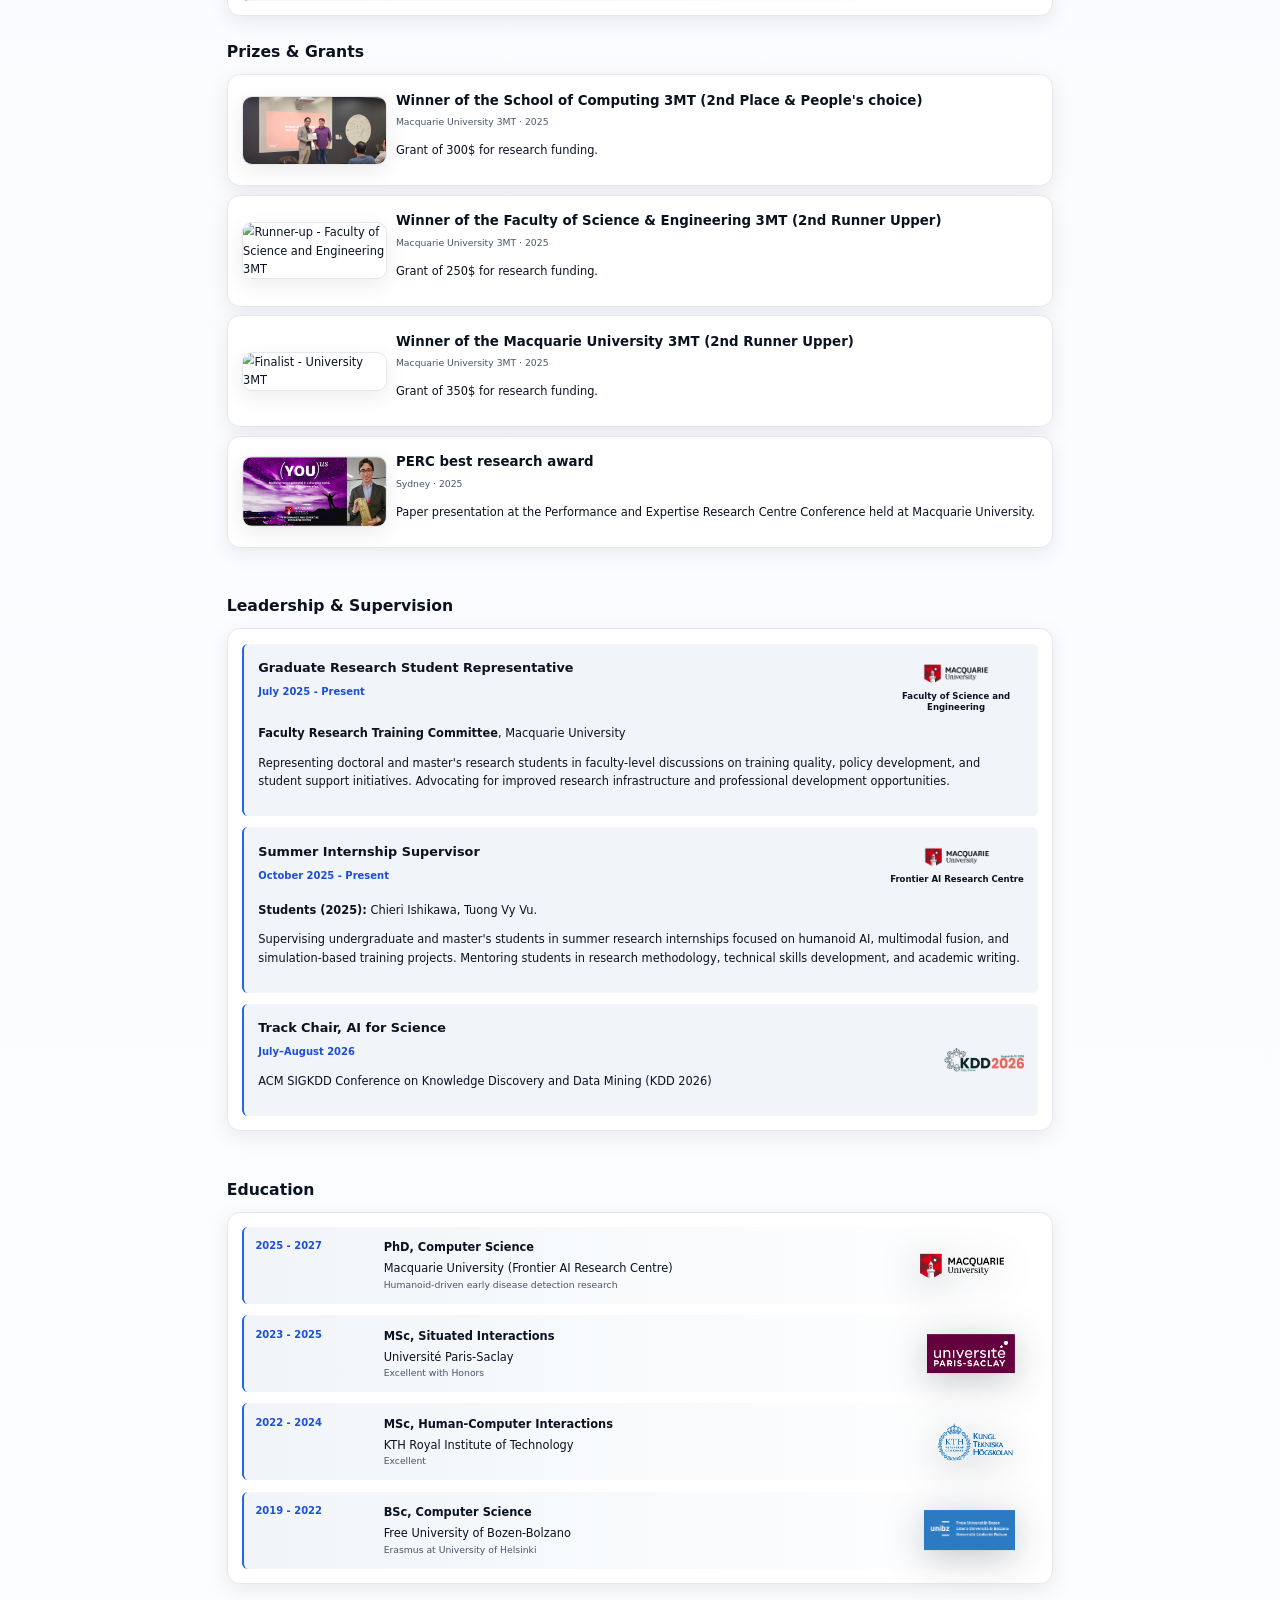
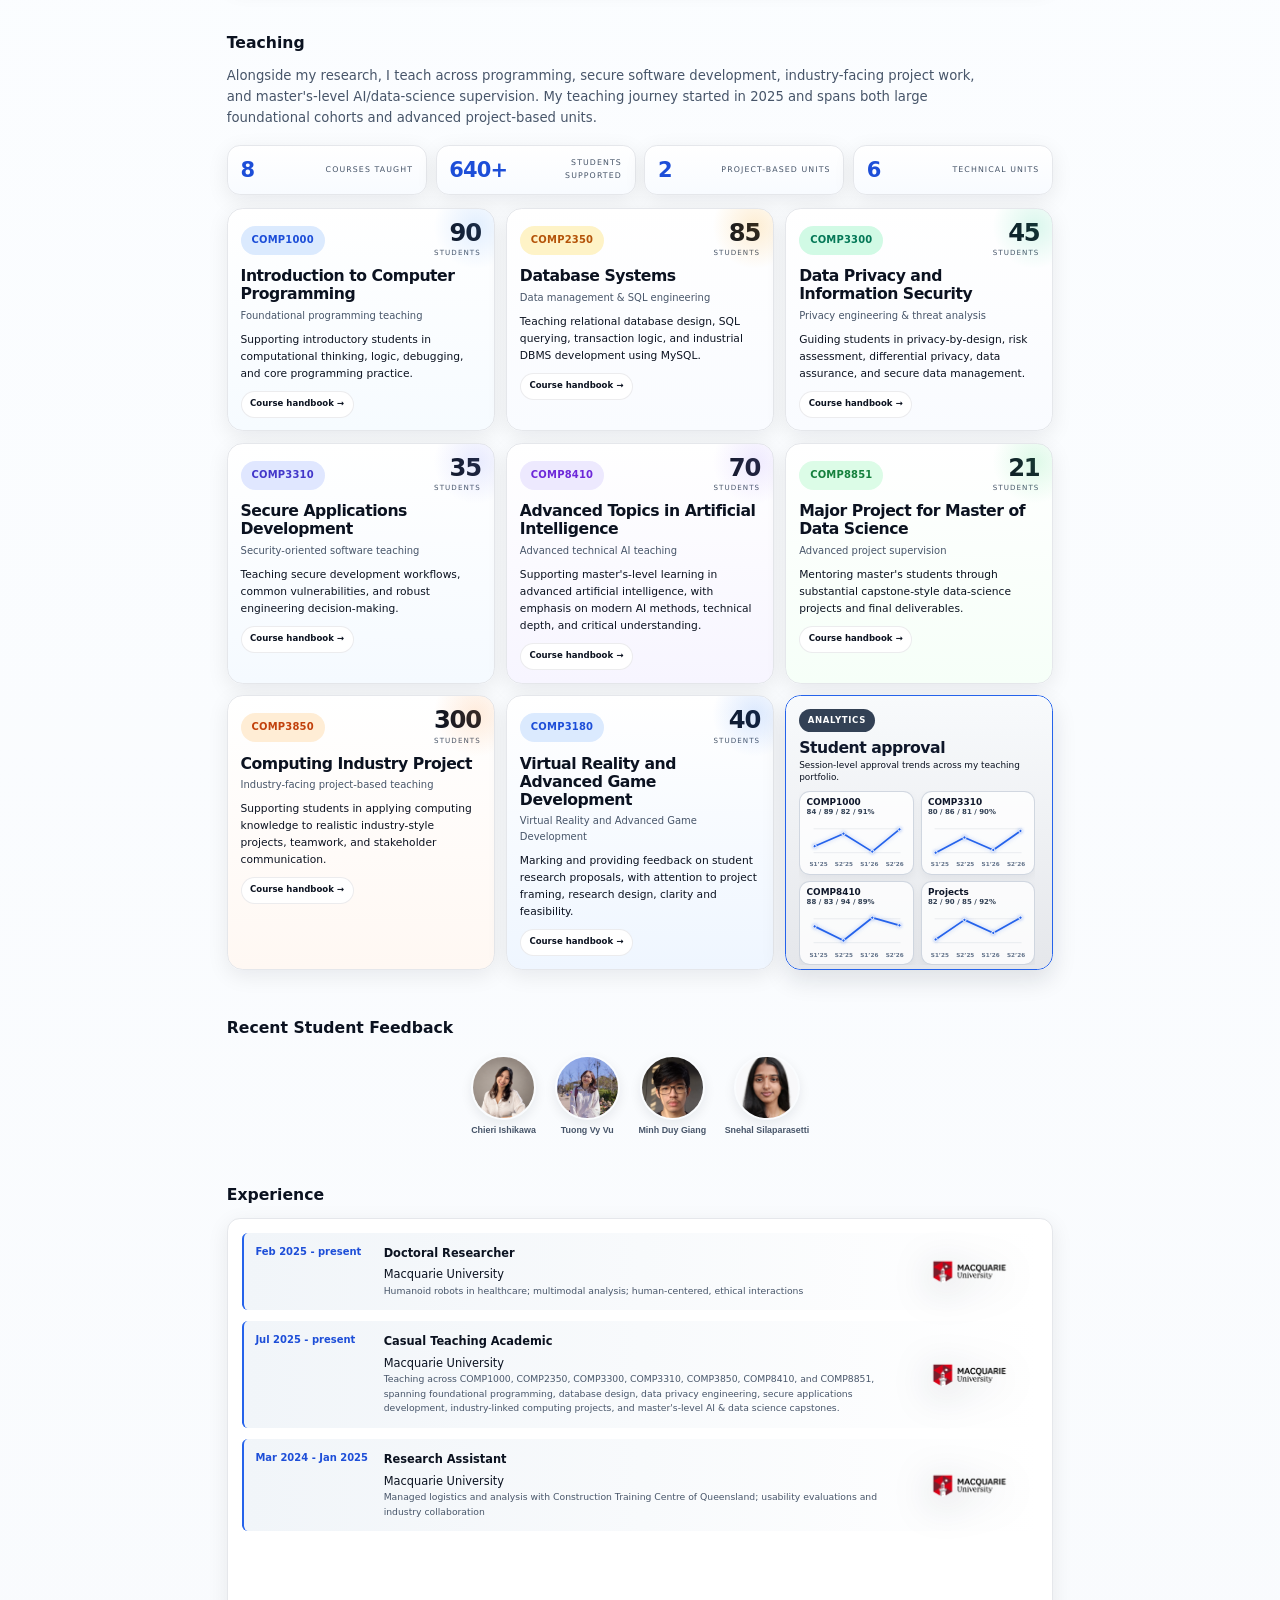
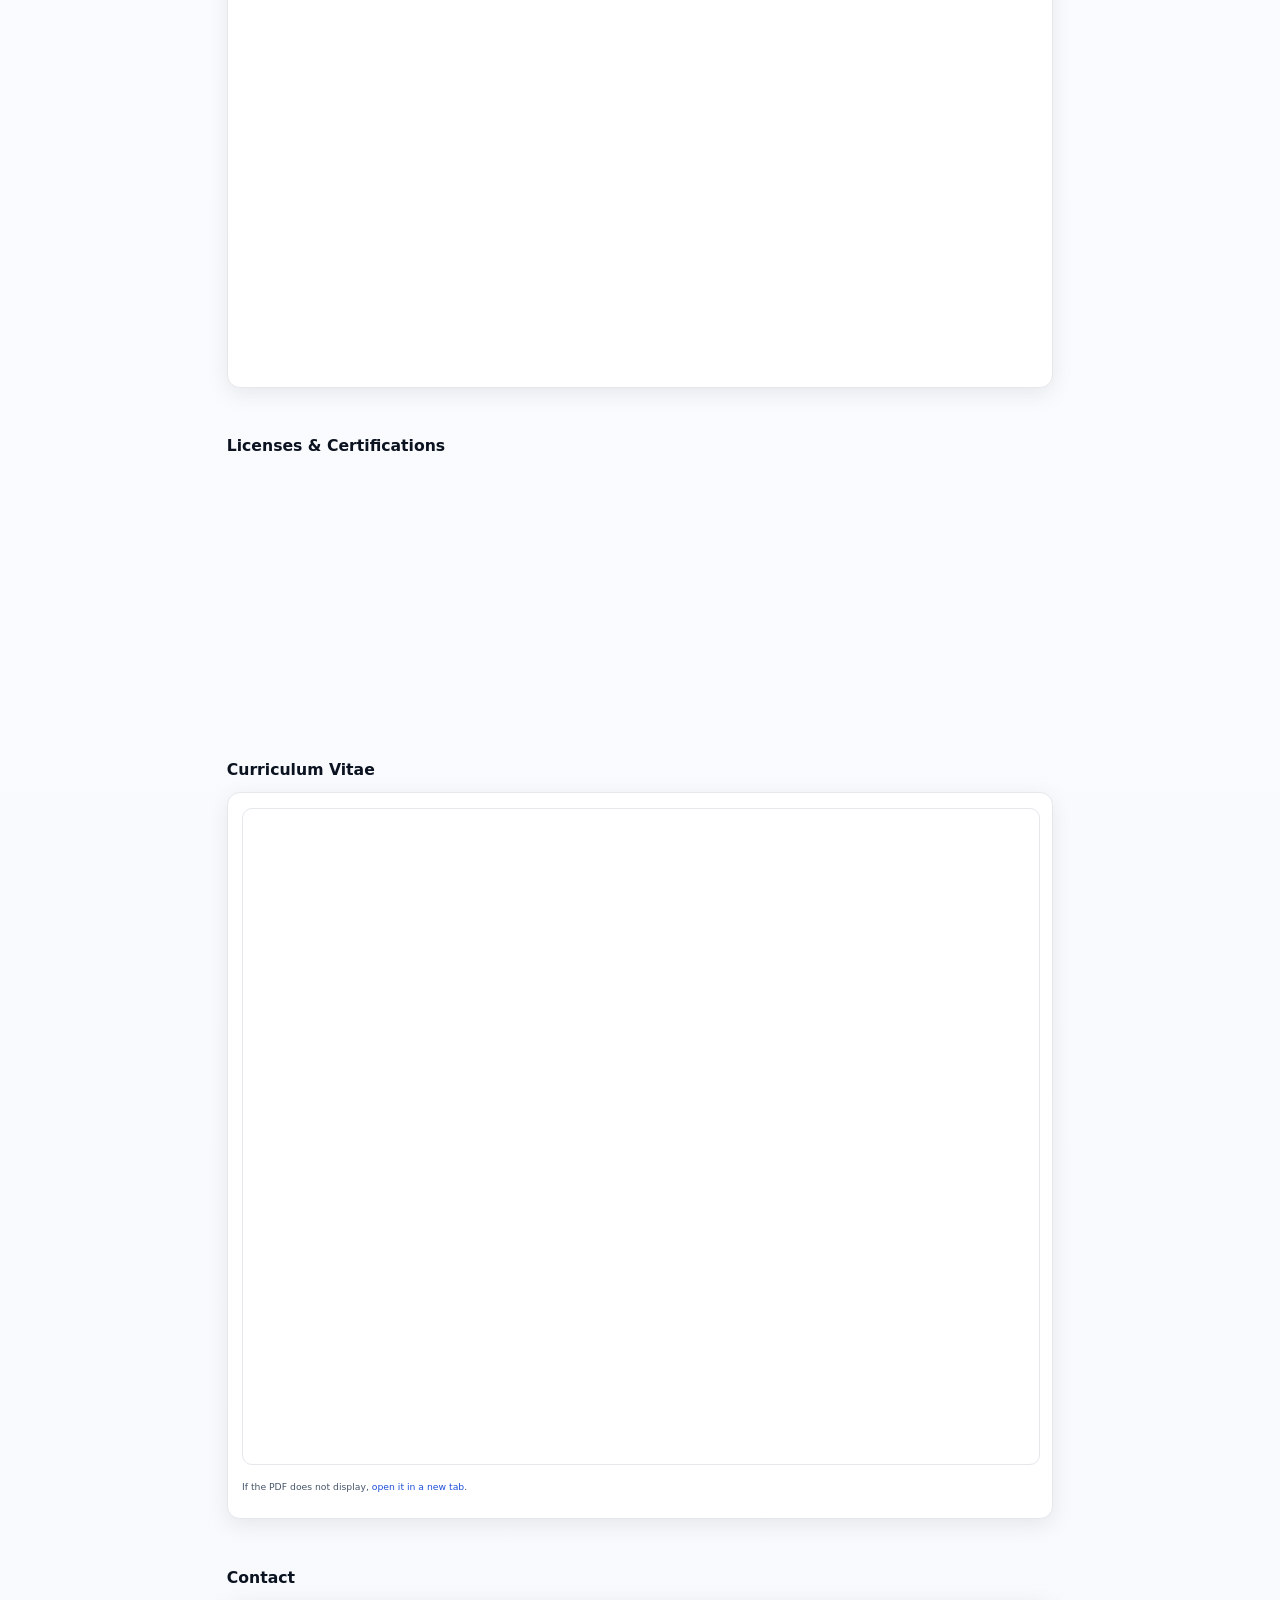
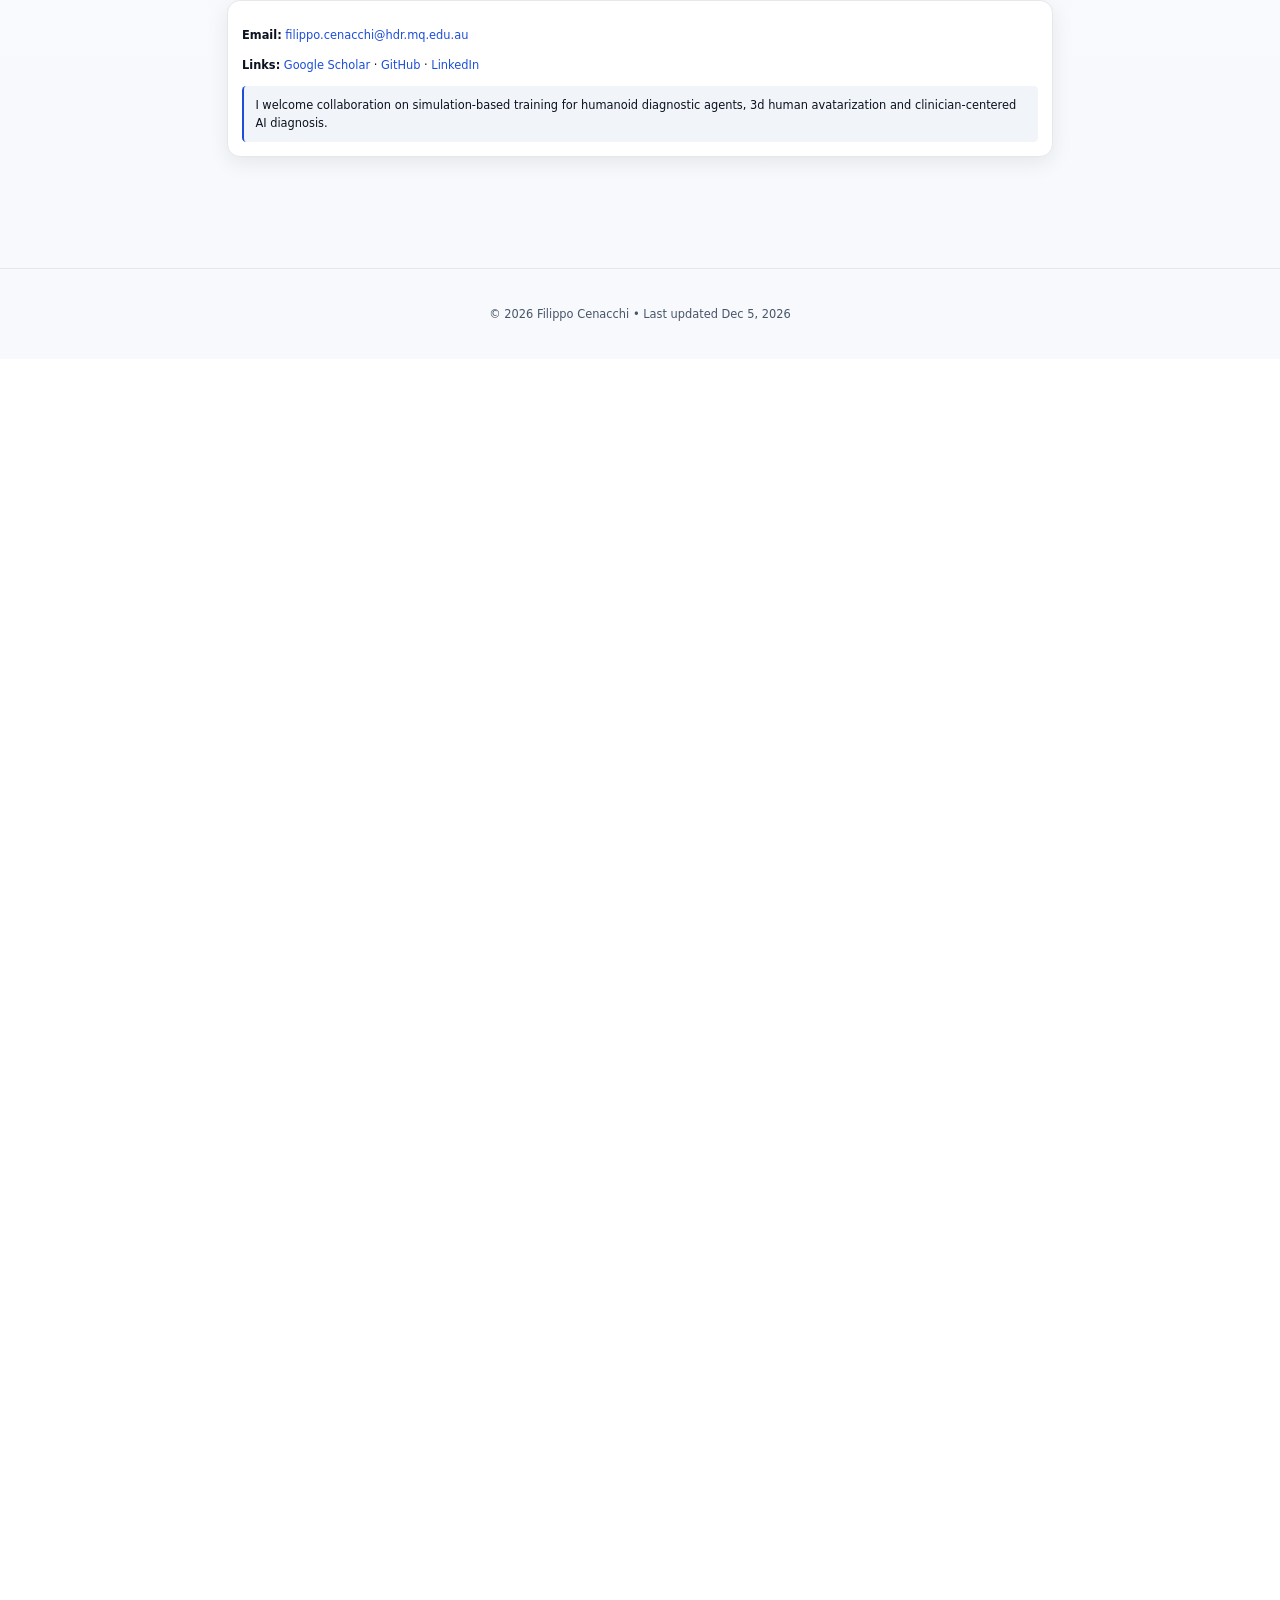
==== commit bc1242a3: "Display automatically refreshed counts on the homepage" ====
--- a/index.html
+++ b/index.html
@@ -8461,5 +8461,23 @@
   if (!room.hidden) nook3d?.addVolumes([...shelf.children]);
 })();
 </script>
+<script>
+(async function refreshProfileMetrics() {
+  try {
+    const response = await fetch('https://raw.githubusercontent.com/cenacchi2000/filippocenacchi.github.io/main/profile-metrics.json');
+    if (!response.ok) return;
+    const metrics = await response.json();
+    for (const link of document.querySelectorAll('.profile-metric-link')) {
+      const label = link.querySelector('.profile-metric small').textContent.trim();
+      const metric = metrics[label];
+      if (!metric || !Number.isSafeInteger(metric.count) || metric.count < 0) continue;
+      link.querySelector('.profile-metric strong').textContent = metric.count.toLocaleString('en-AU');
+      link.title = link.title.replace(/updated .+$/, 'updated ' + metric.date);
+    }
+  } catch {
+    // The HTML contains verified counts for offline visitors.
+  }
+})();
+</script>
 </body>
 </html> 
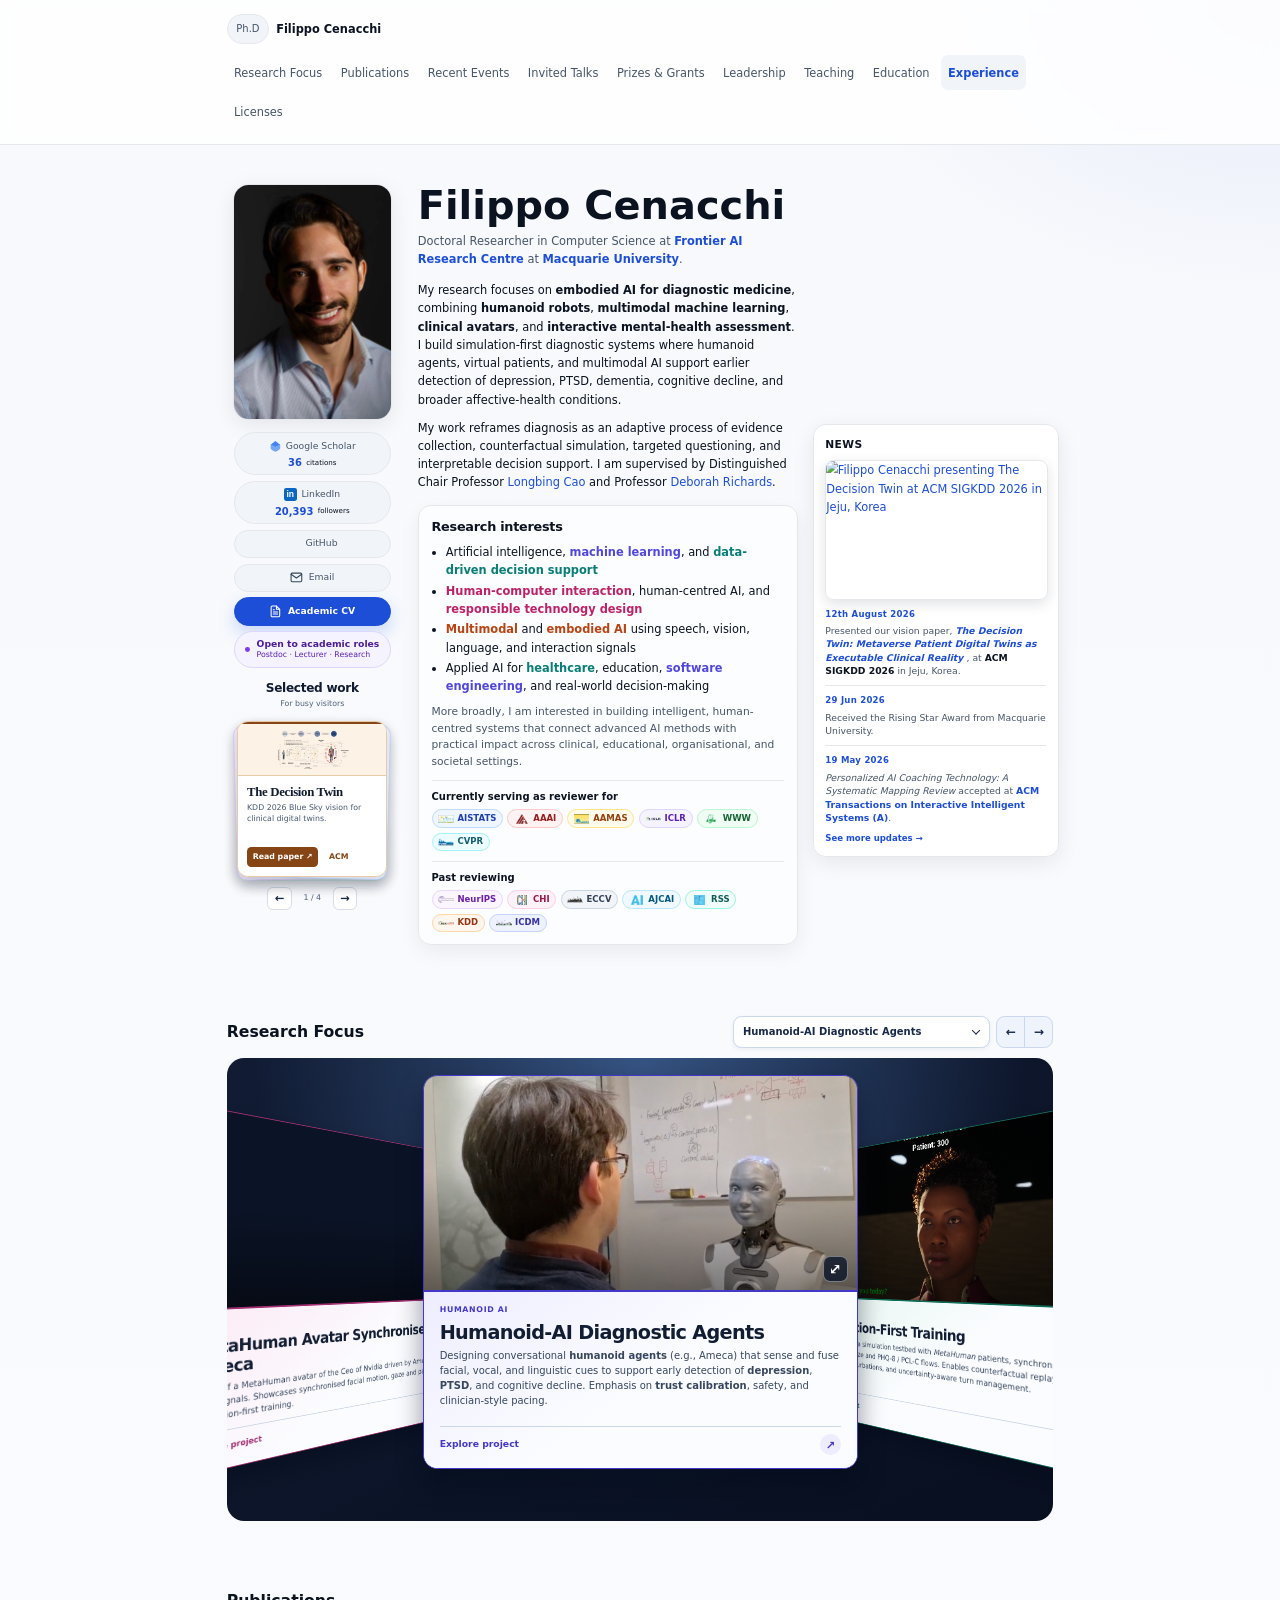
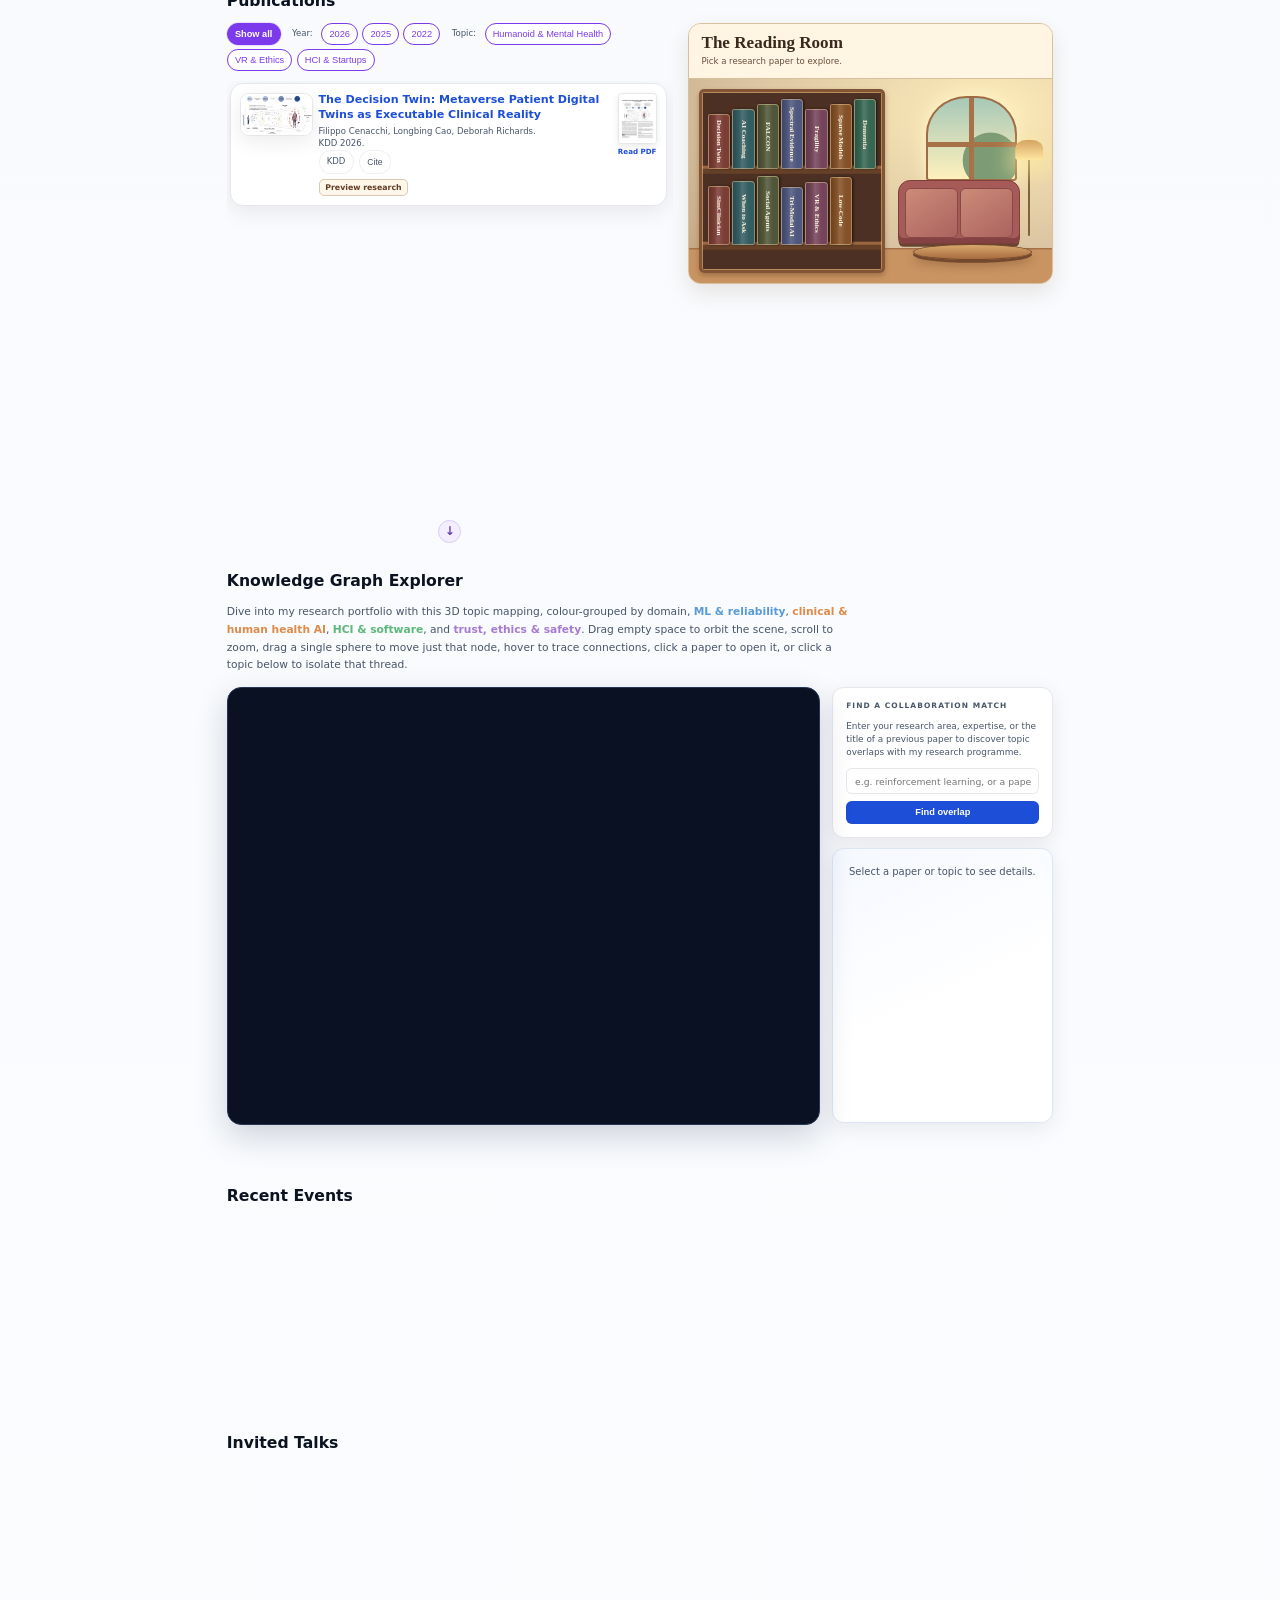
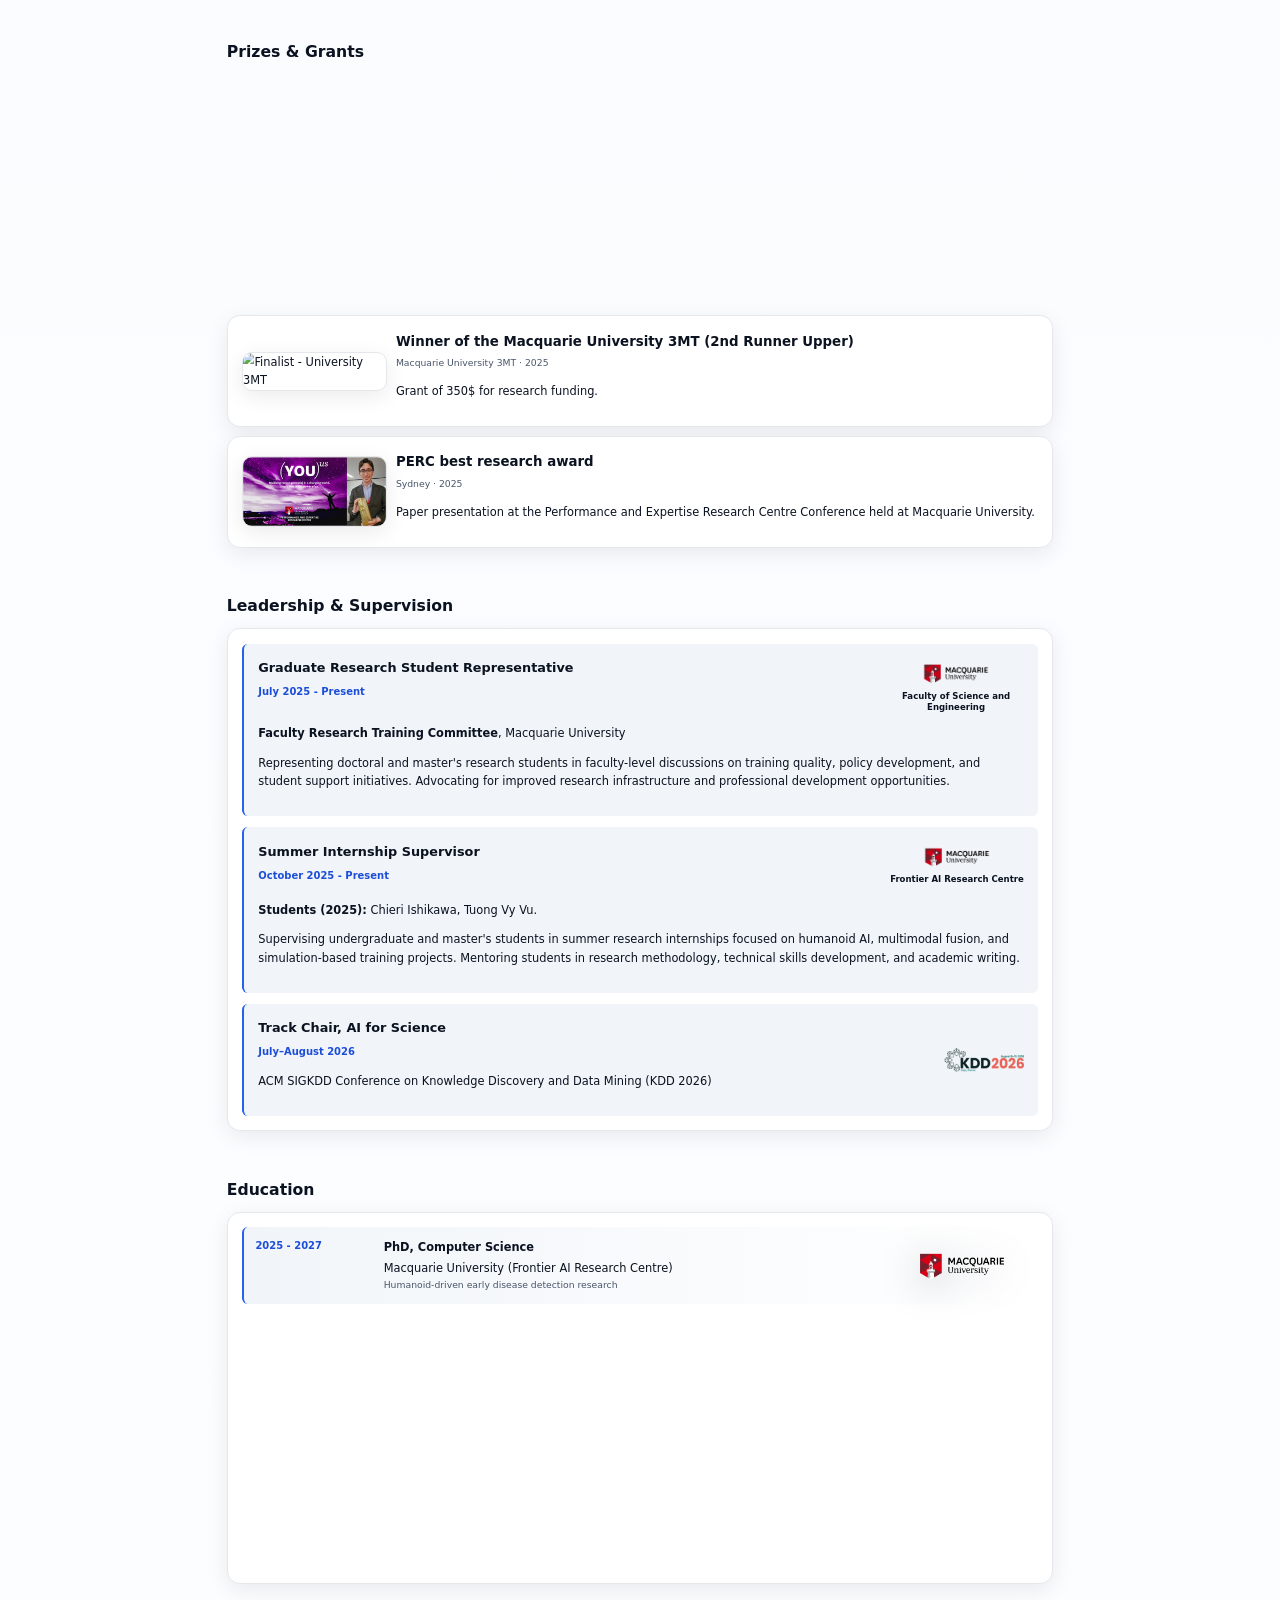
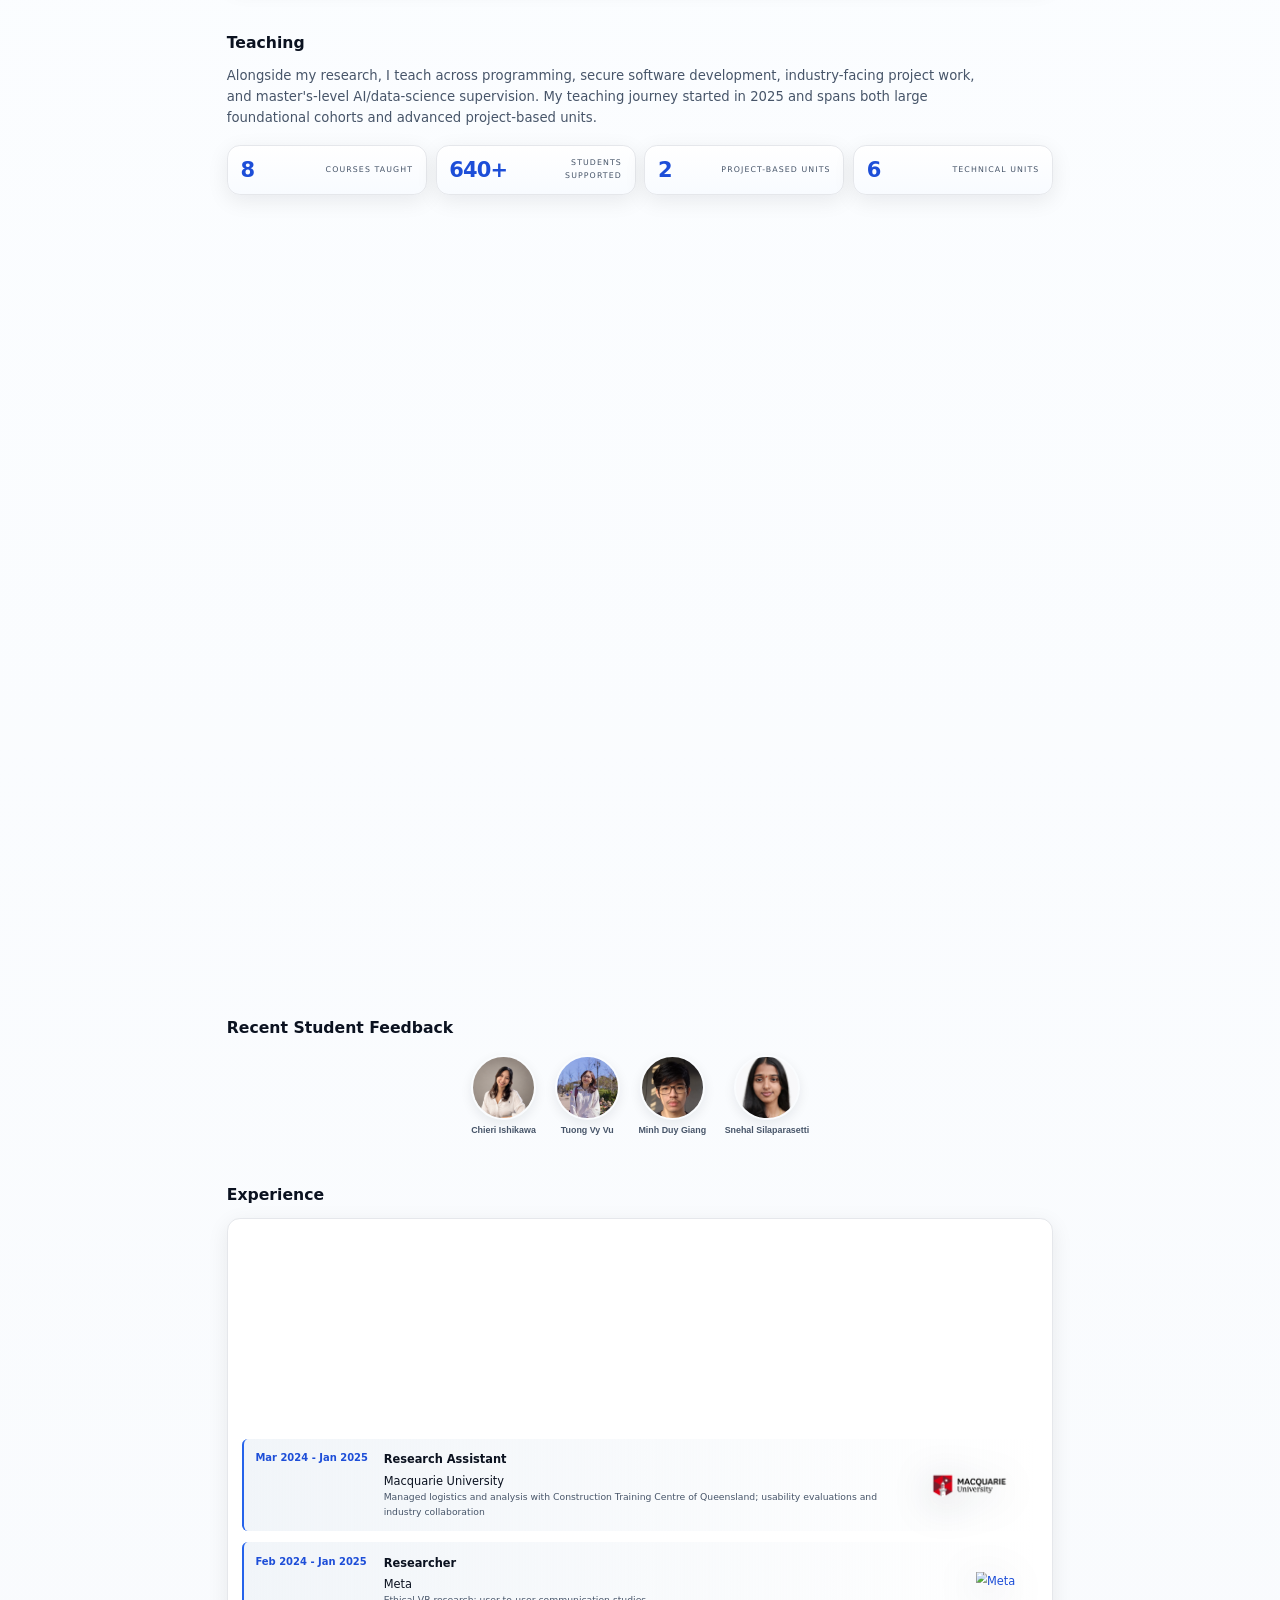
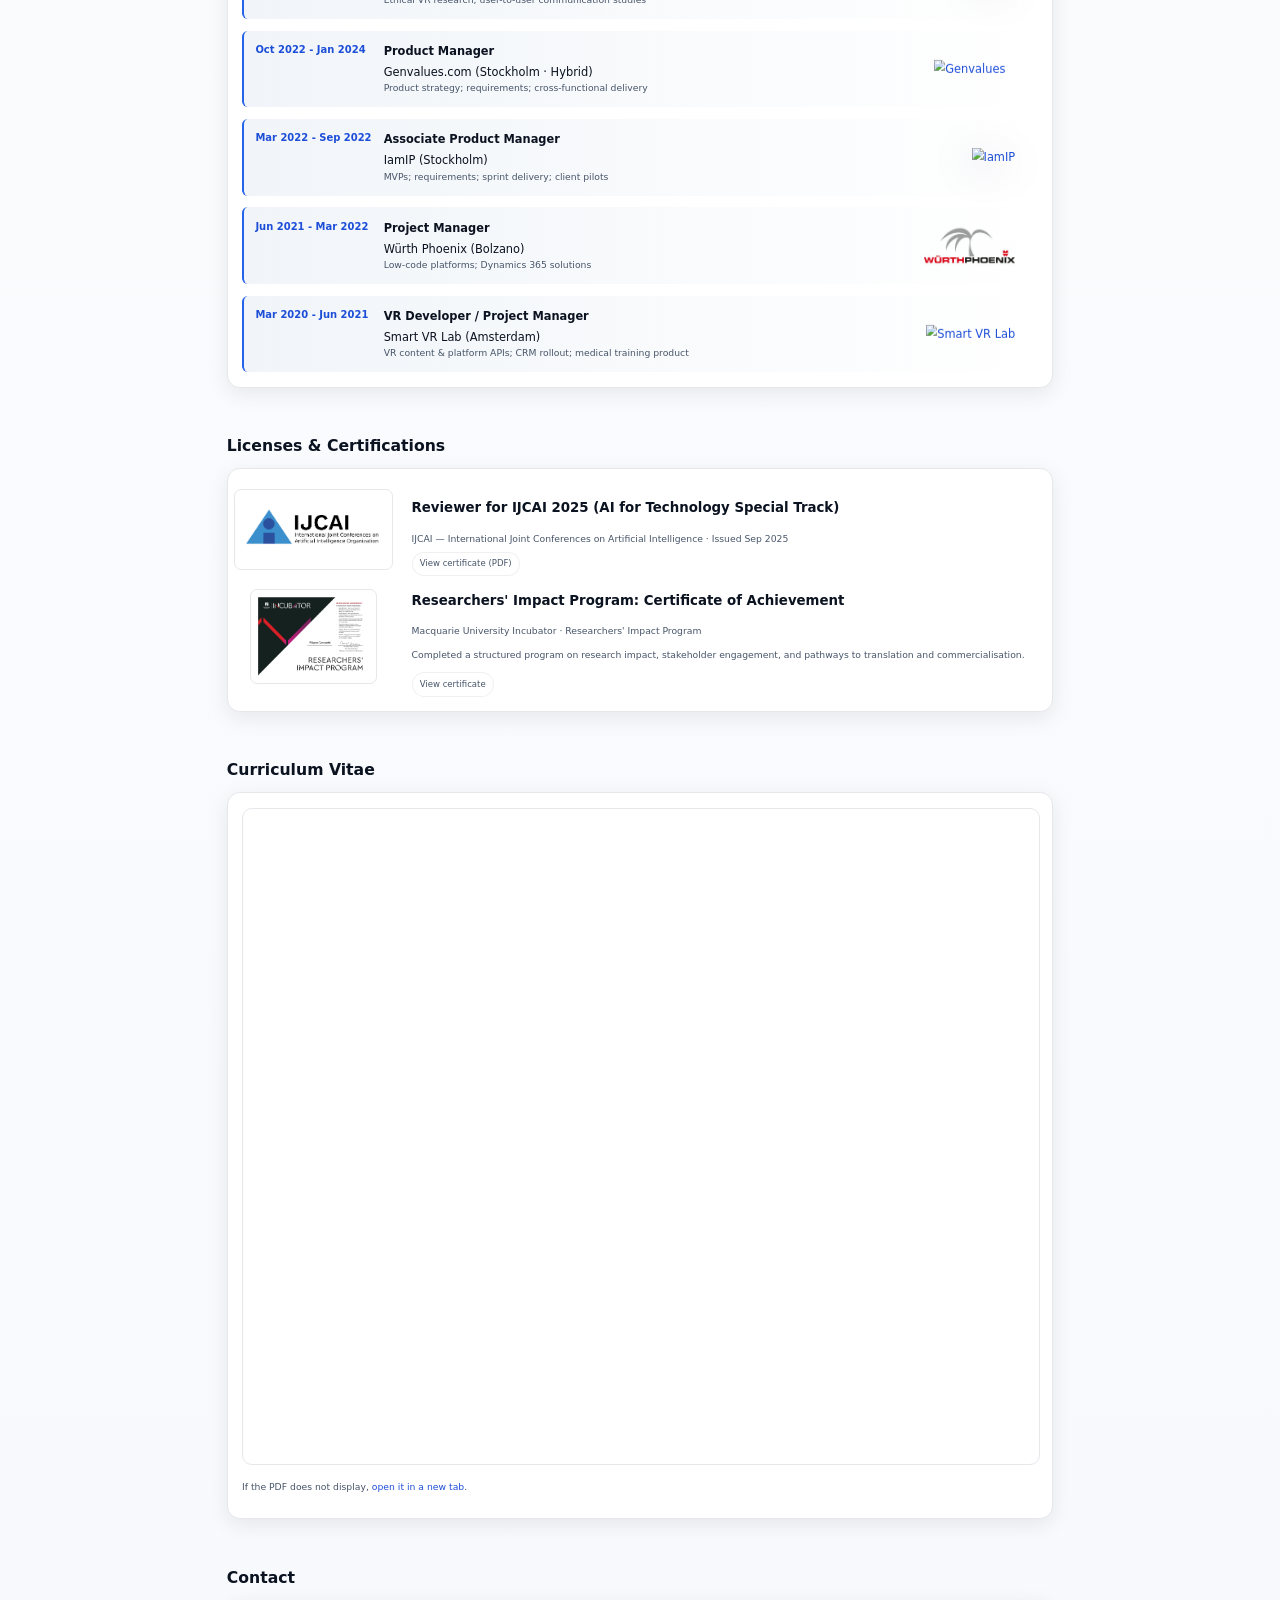
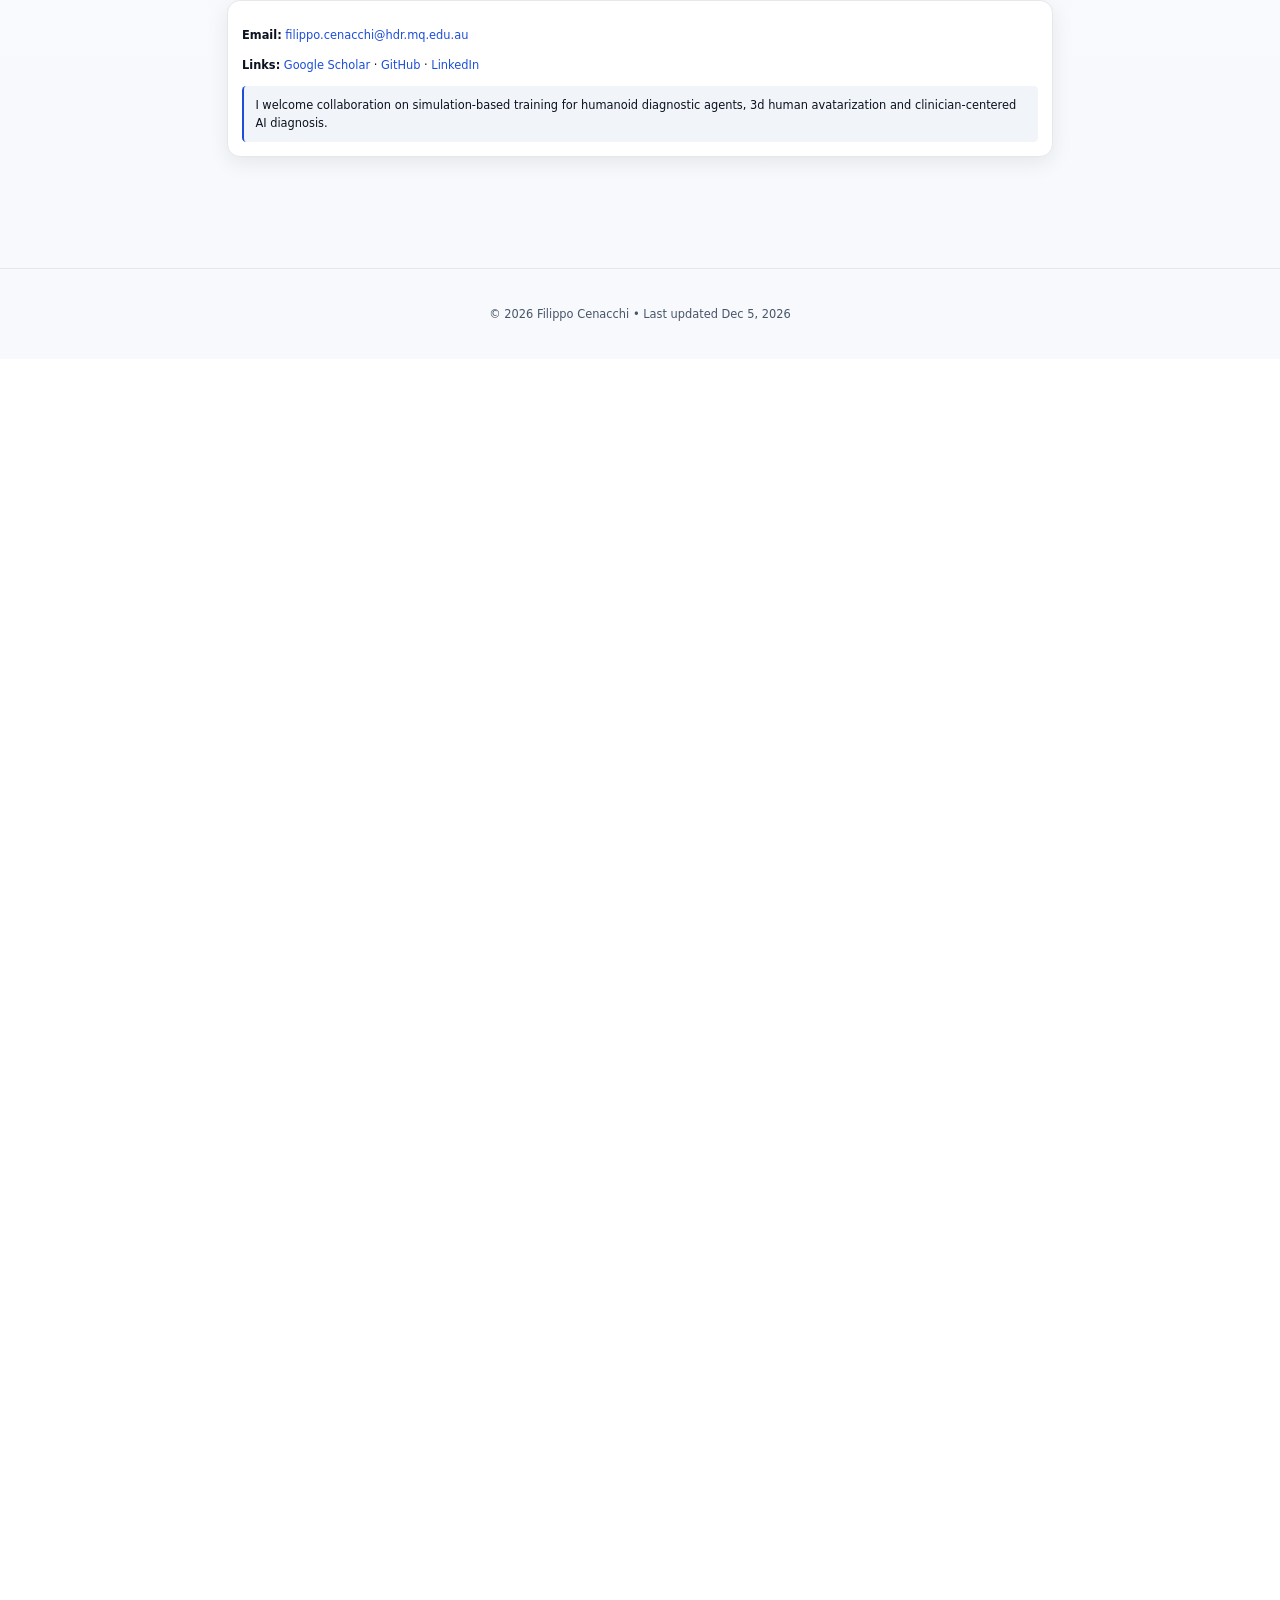
==== commit 0e3c2729: "Update LinkedIn follower count to 20,393" ====
--- a/index.html
+++ b/index.html
@@ -3664,12 +3664,12 @@
           <span class="profile-metric"><strong>36</strong><small>citations</small></span>
         </a>
 
-        <a class="pill profile-metric-link" href="https://www.linkedin.com/in/filippo-cenacchi/" target="_blank" rel="noopener" title="LinkedIn followers updated 23 November 2026">
+        <a class="pill profile-metric-link" href="https://www.linkedin.com/in/filippo-cenacchi/" target="_blank" rel="noopener" title="LinkedIn followers updated 24 November 2026">
           <span class="profile-metric-heading">
             <span class="li-icon" aria-hidden="true"></span>
             <span>LinkedIn</span>
           </span>
-          <span class="profile-metric"><strong>20,271</strong><small>followers</small></span>
+          <span class="profile-metric"><strong>20,393</strong><small>followers</small></span>
         </a>
 
         <a class="pill" href="https://github.com/cenacchi2000" target="_blank" rel="noopener" title="GitHub">
